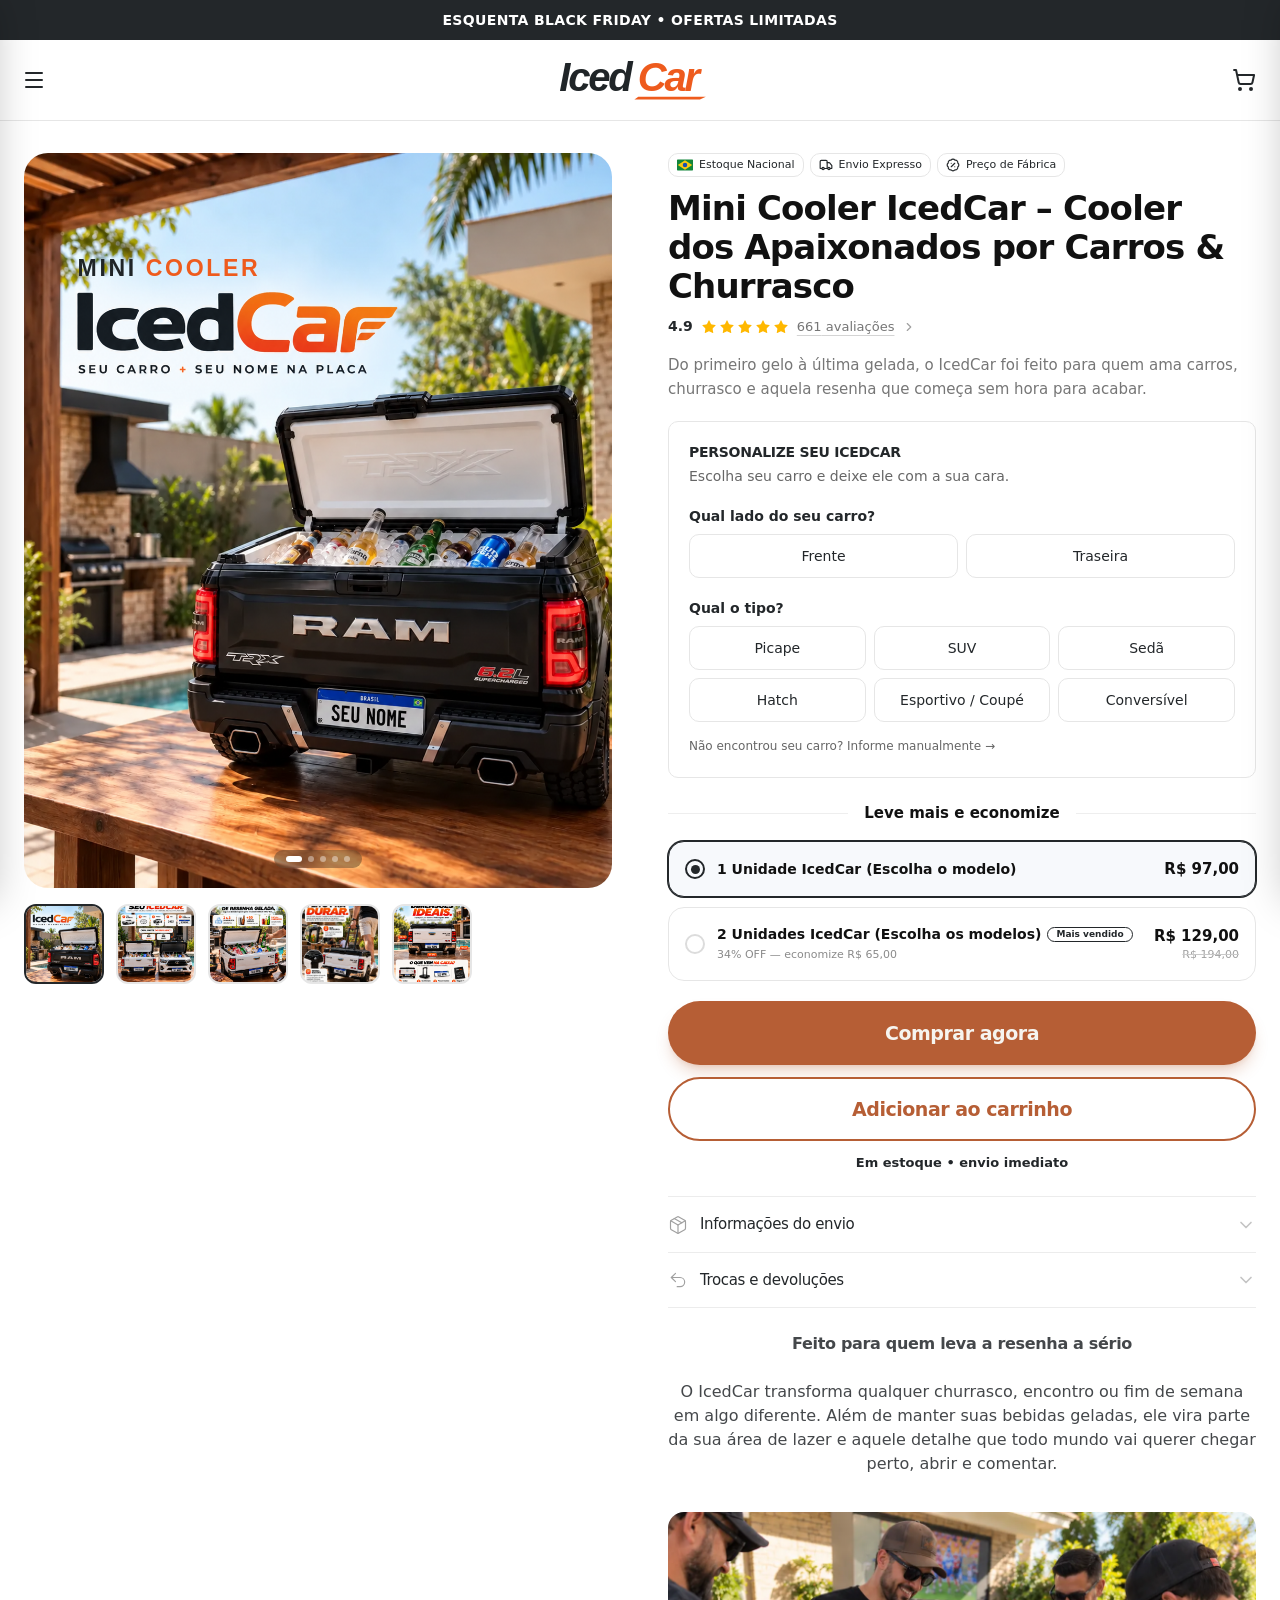
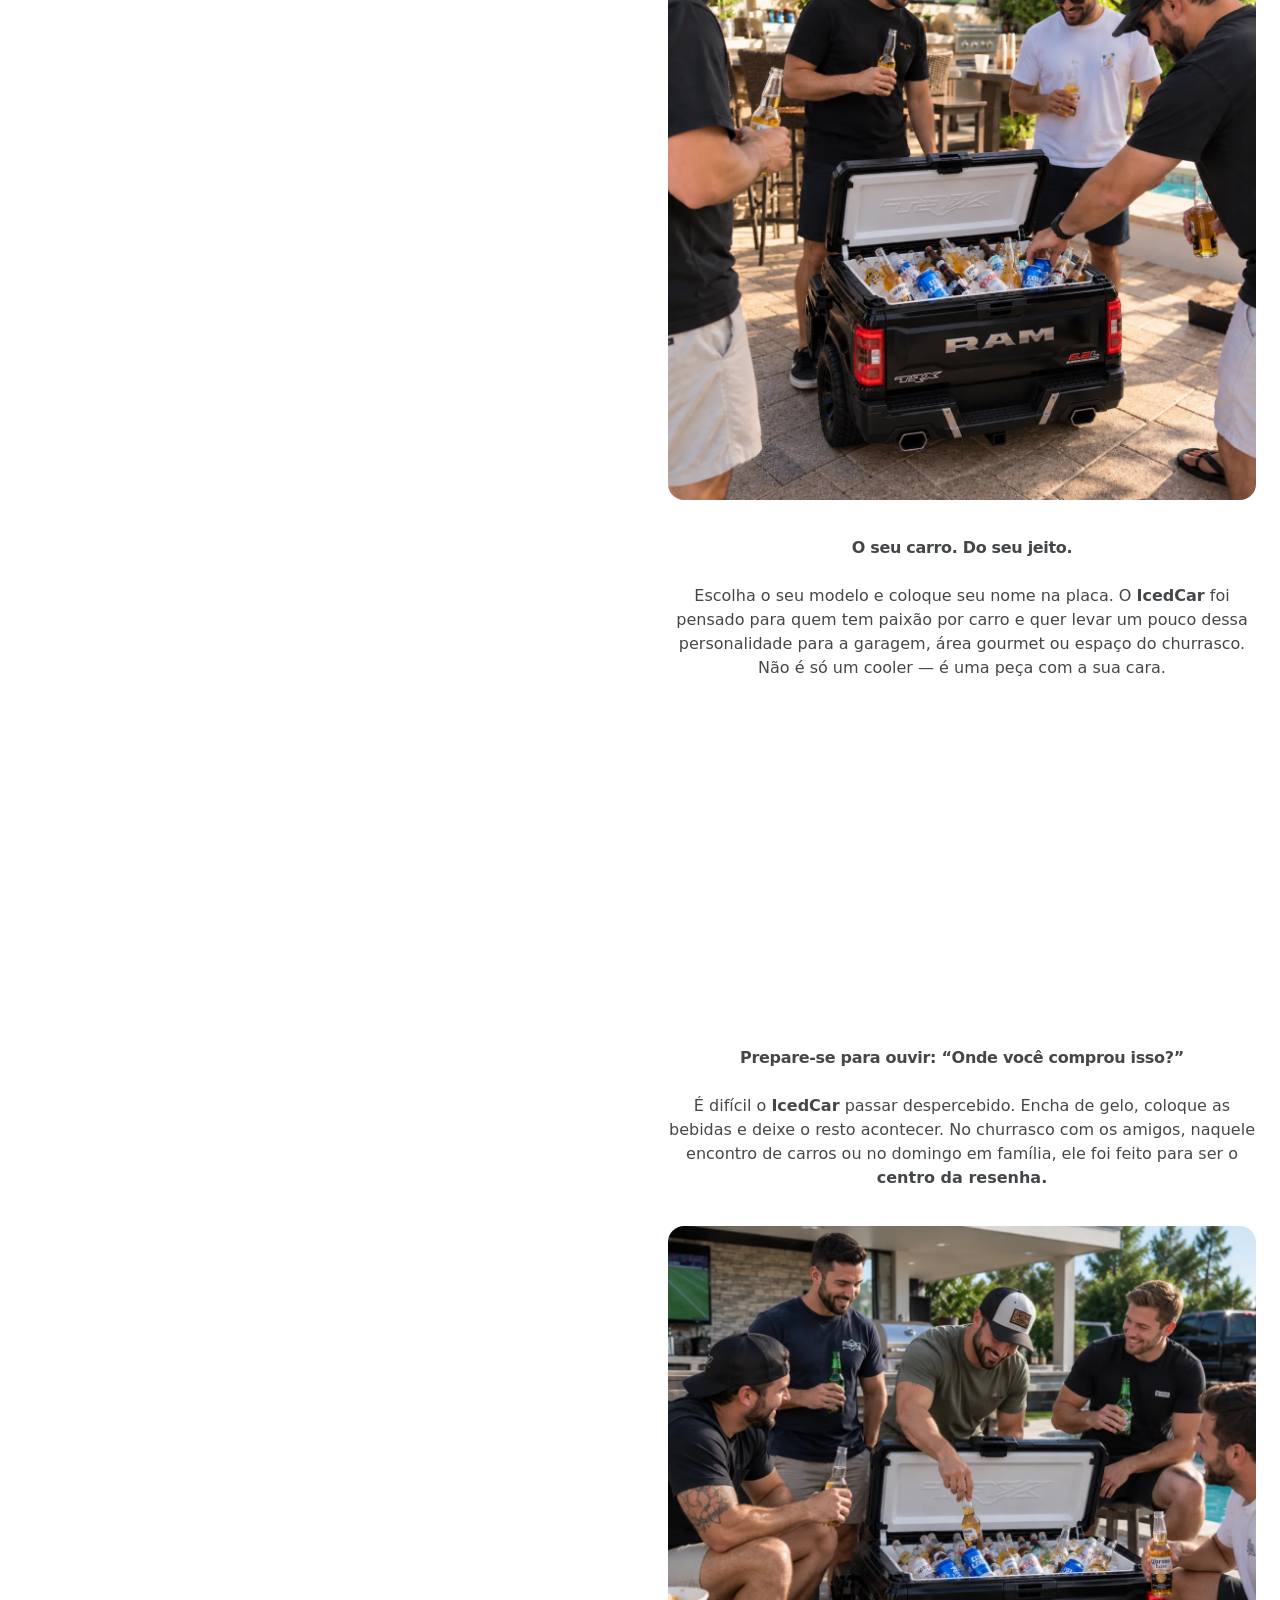
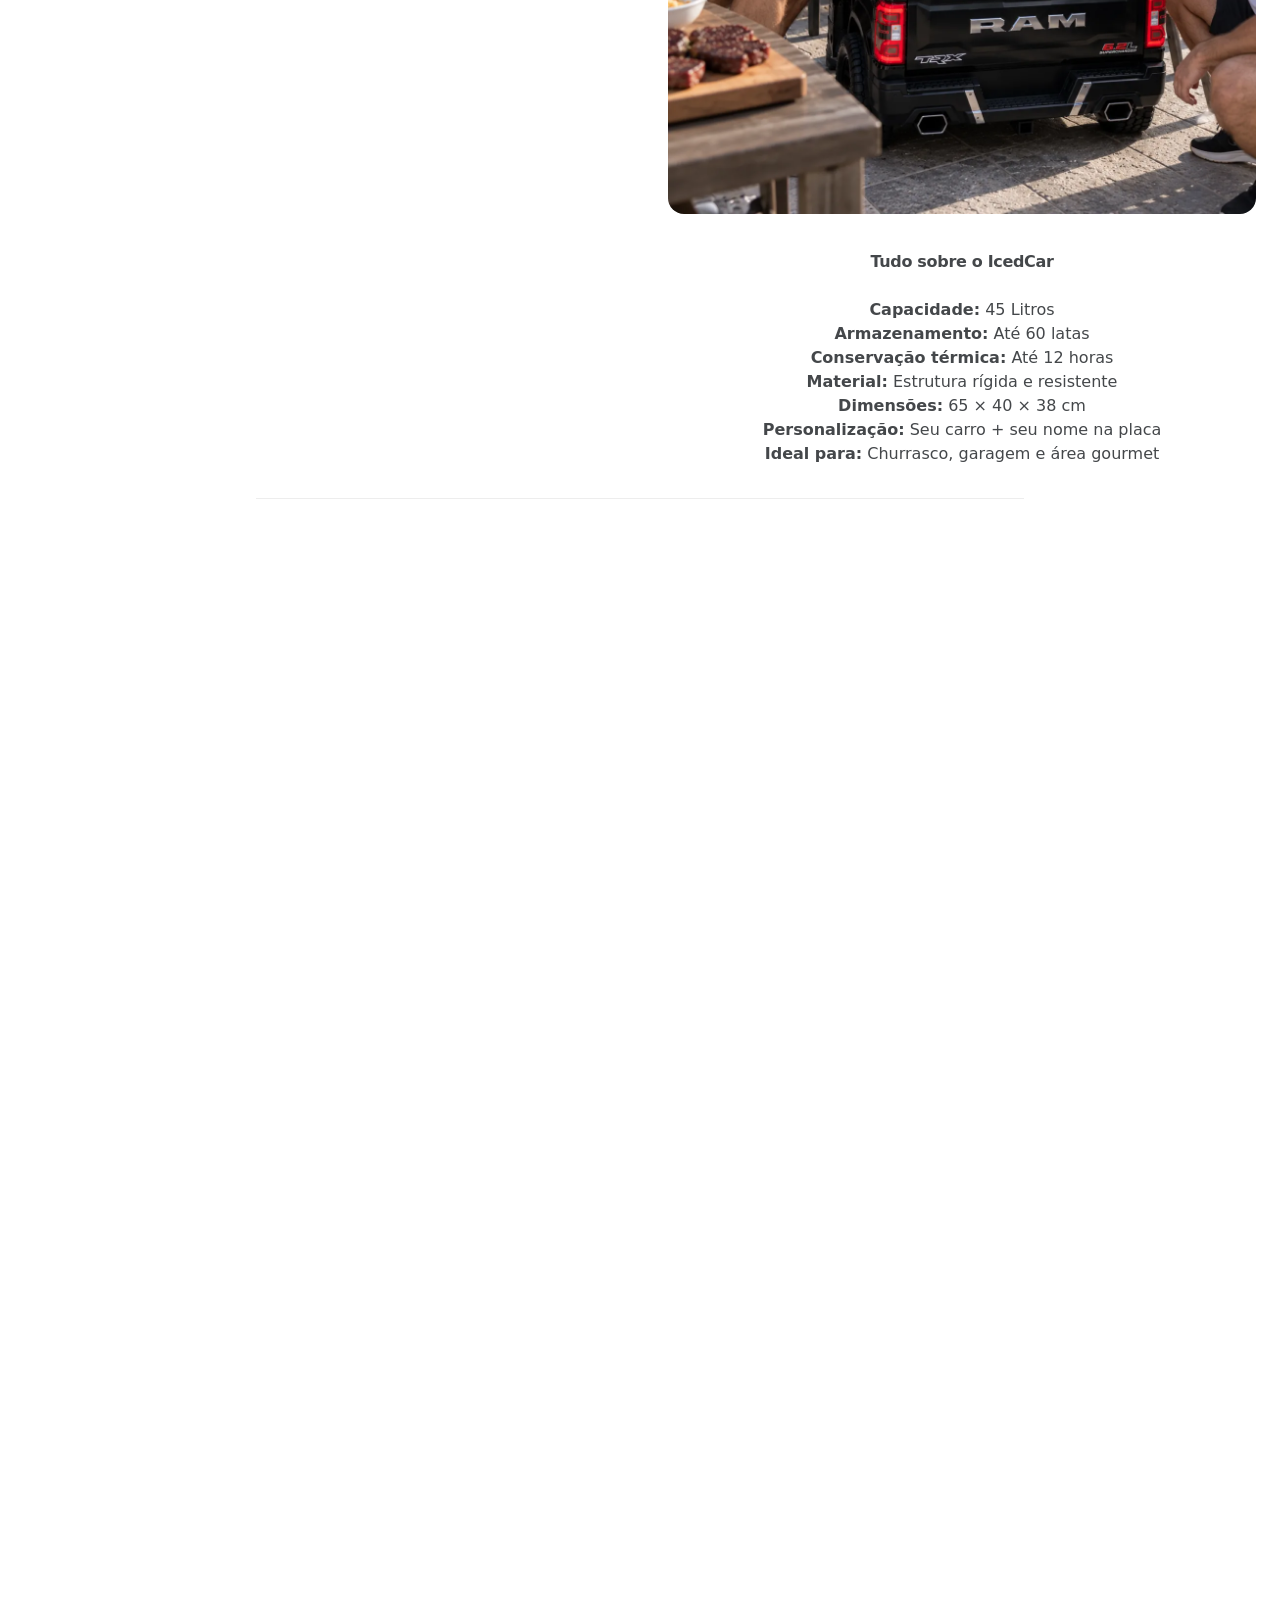
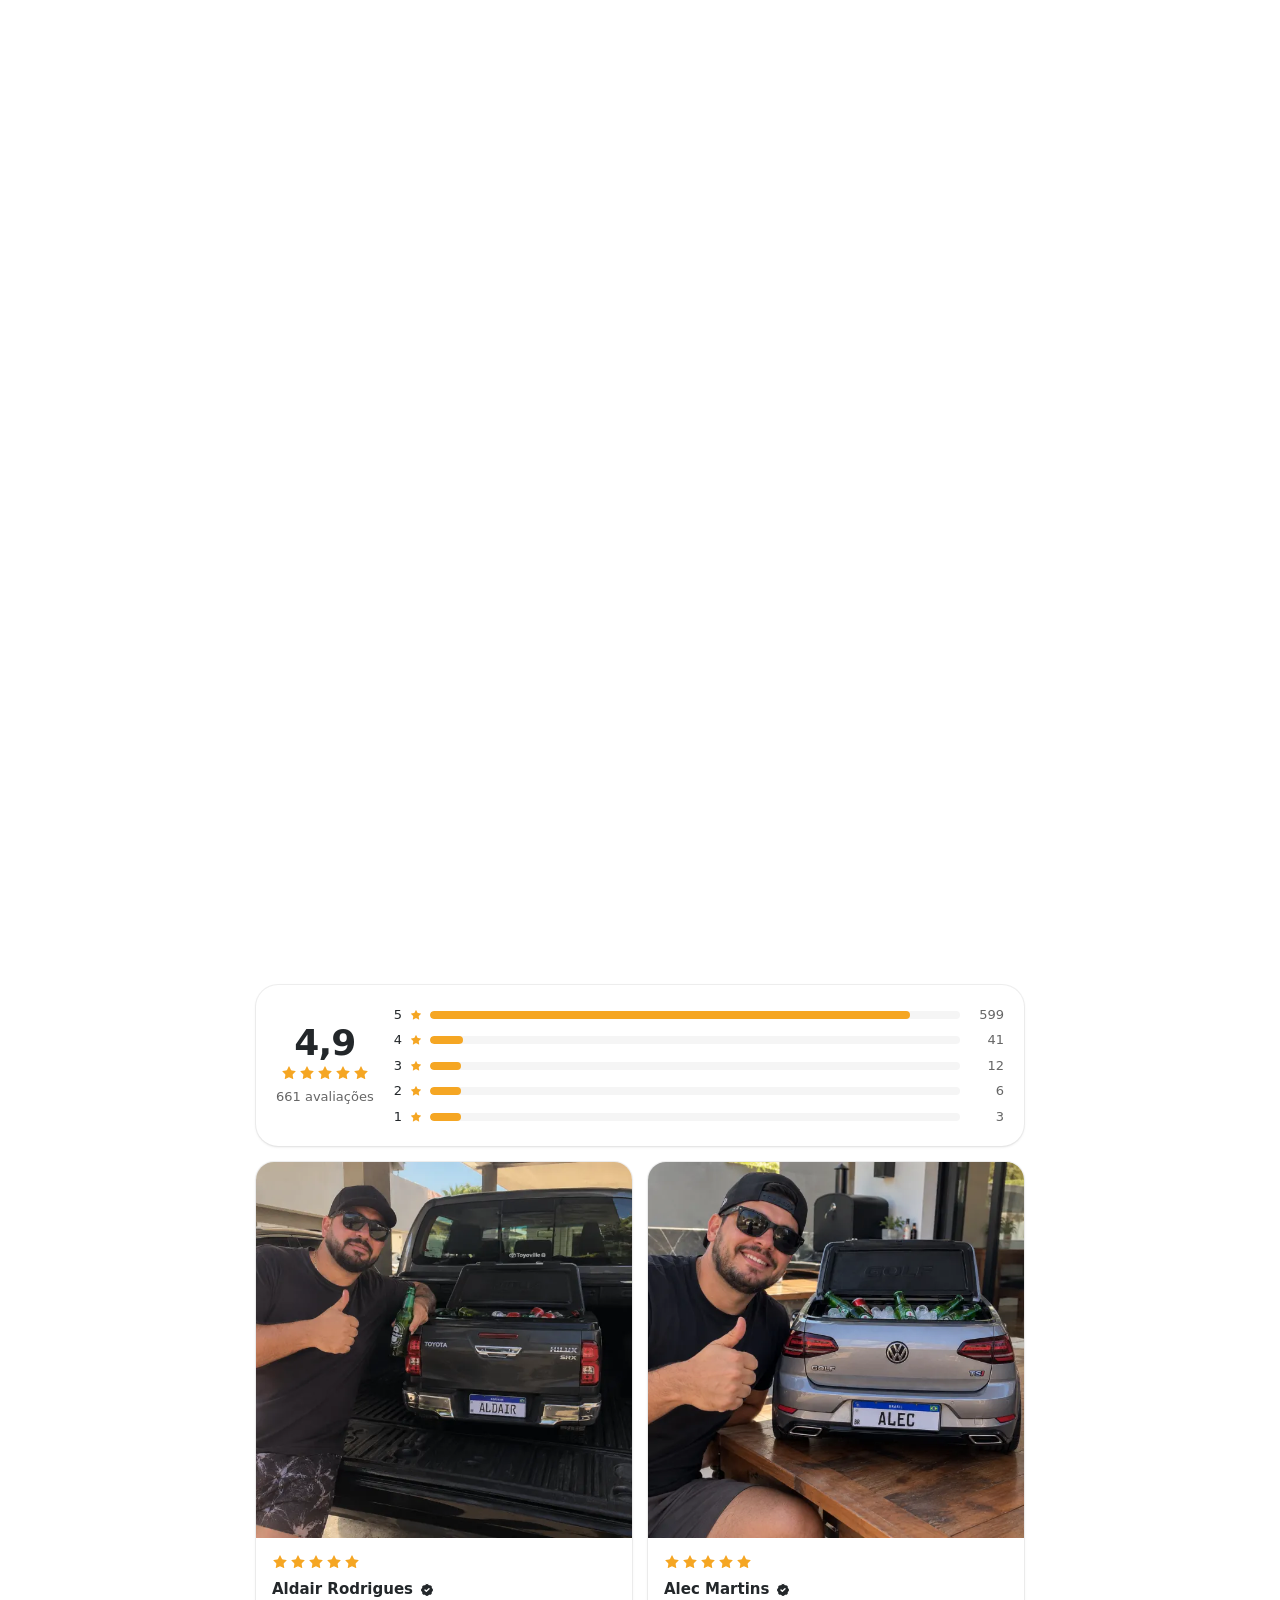
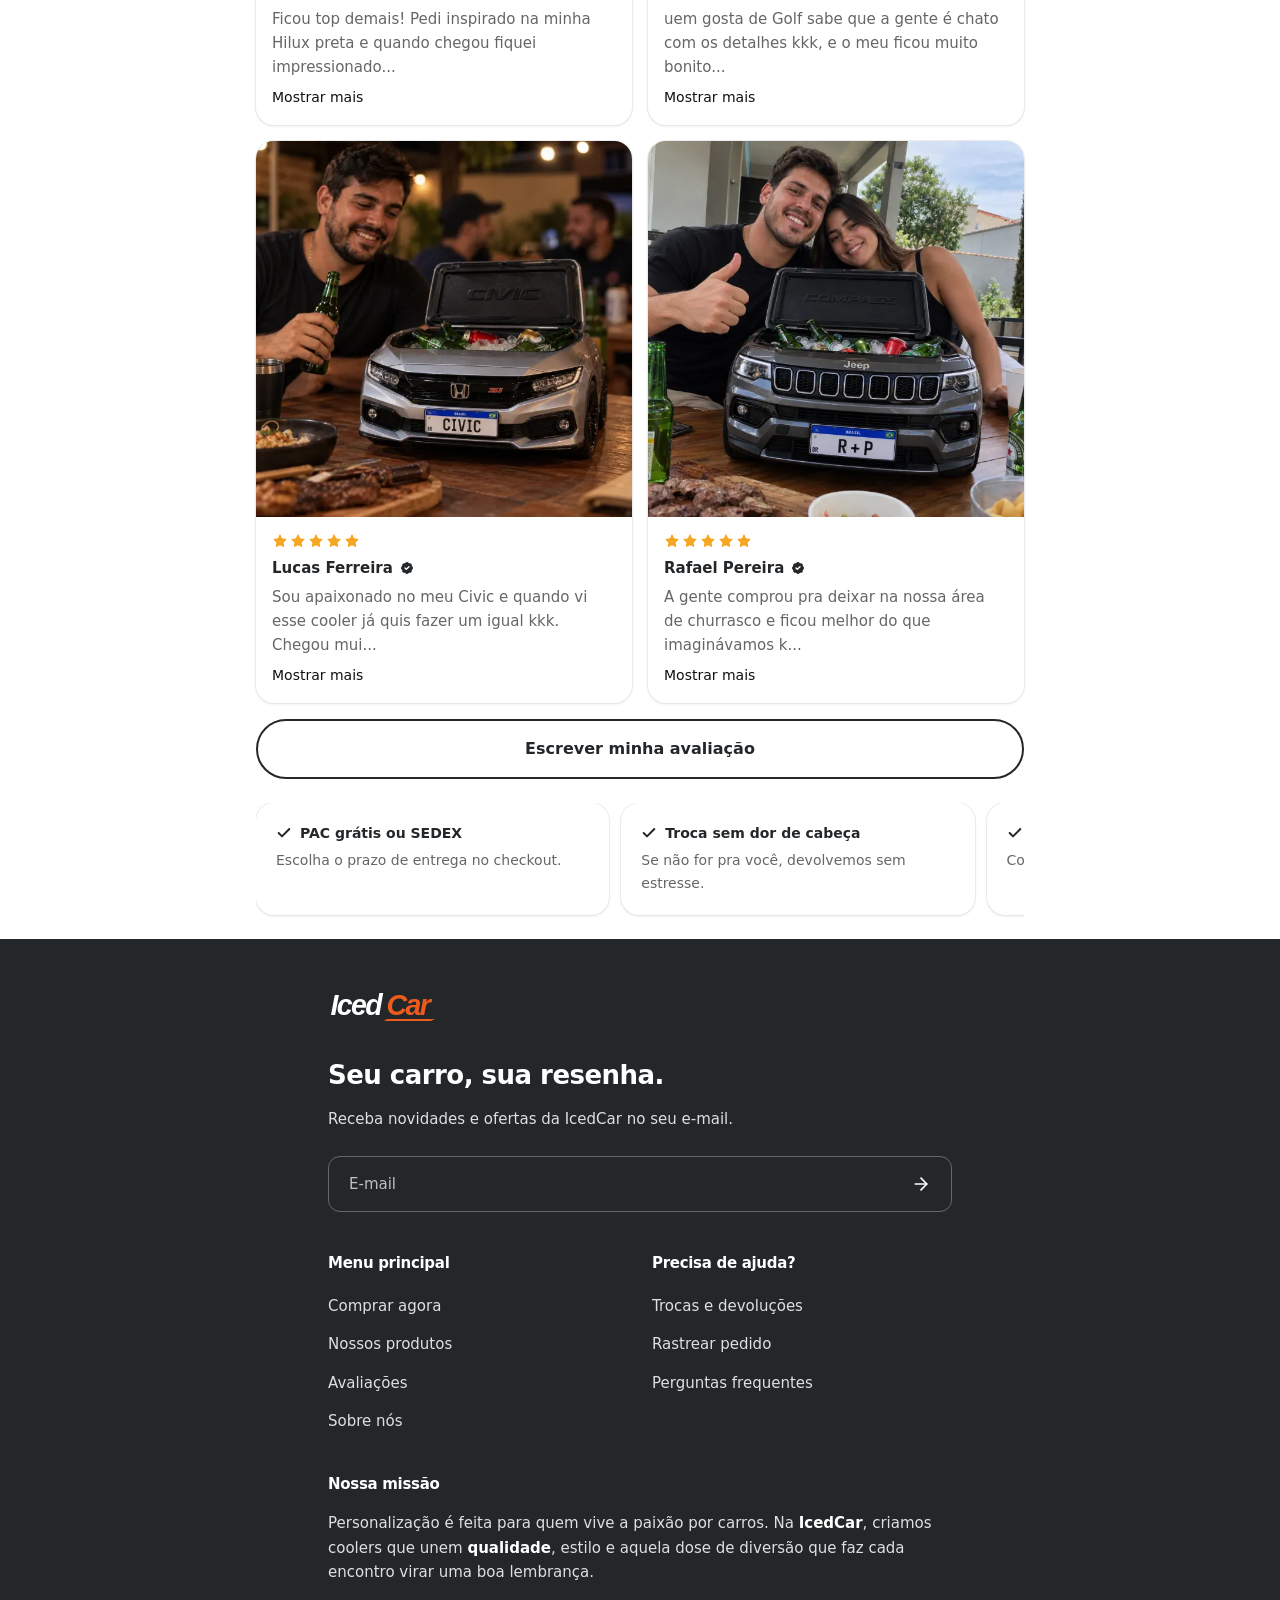
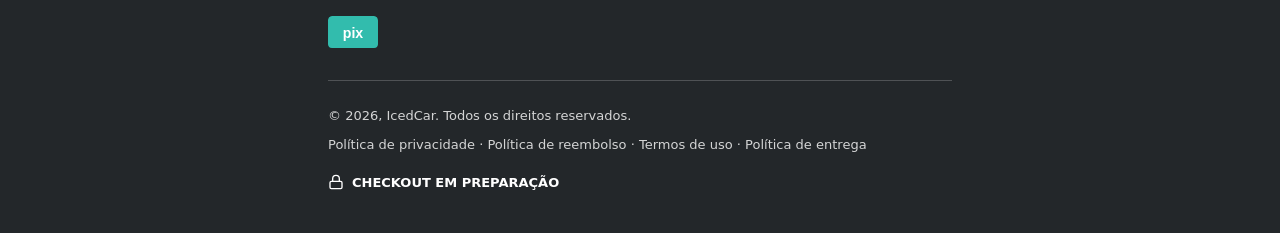
==== index.html @ fb719293 "Update print statement from 'Hello' to 'Goodbye'" ====
<!DOCTYPE html><html lang="pt-BR"><head><script src="js/google-tracking.js"></script><meta charset="utf-8"><meta name="viewport" content="width=device-width, initial-scale=1"><link rel="preload" as="image" href="images/icedcar-logo.svg" fetchpriority="high"><link rel="preload" as="image" href="images/icedcar-main.png" imagesizes="(min-width: 768px) 50vw, 100vw" fetchpriority="high"><link rel="stylesheet" href="css/styles-AmZeijte.css" data-precedence="default"><title>Mini Cooler IcedCar – Cooler dos Apaixonados por Carros &amp; Churrasco | IcedCar</title><meta property="og:site_name" content="IcedCar"><meta name="description" content="Mini Cooler IcedCar — cooler personalizado para carros, churrasco e resenha."><meta property="og:title" content="Mini Cooler IcedCar – Cooler dos Apaixonados por Carros &amp; Churrasco | IcedCar"><meta property="og:description" content="Mini Cooler IcedCar — personalizado com seu carro e nome na placa."><meta property="og:type" content="product"><meta name="twitter:card" content="summary_large_image"><meta property="og:image" content="images/icedcar-logo.svg"><meta name="twitter:image" content="images/icedcar-logo.svg"><link rel="icon" href="images/icedcar-favicon.svg" type="image/svg+xml"><link rel="preload" as="image" href="images/icedcar-main.png" fetchpriority="high"><meta name="twitter:title" content="Mini Cooler IcedCar – Cooler dos Apaixonados por Carros &amp; Churrasco | IcedCar"><meta name="twitter:description" content="Mini Cooler IcedCar — personalizado com seu carro e nome na placa."><script src="js/meta-attribution-capture.js"></script><script src="js/latest.js" data-utmify-prevent-xcod-sck="" data-utmify-prevent-subids="" async="" defer=""></script><style>:root{--store-blue:206 9% 15%;--store-blue-dark:206 9% 12%;--store-blue-soft:0 0% 100%;--primary:206 9% 15%;--accent:19 55% 46%}</style><div role="region" aria-label="Notifications (F8)" tabindex="-1" style="pointer-events:none"><ol tabindex="-1" class="fixed top-0 z-[100] flex max-h-screen w-full flex-col-reverse p-4 sm:bottom-0 sm:right-0 sm:top-auto sm:flex-col md:max-w-[420px]"></ol></div><section aria-label="Notifications alt+T" tabindex="-1" aria-live="polite" aria-relevant="additions text" aria-atomic="false"></section><style id="site-fix-css">
body.site-fix-lock{overflow:hidden!important}
.site-fix-backdrop{position:fixed;inset:0;z-index:9998;background:rgba(0,0,0,.45);opacity:0;pointer-events:none;transition:opacity .2s ease}.site-fix-backdrop.is-open{opacity:1;pointer-events:auto}
.site-fix-drawer{position:fixed;top:0;bottom:0;z-index:9999;width:min(88vw,370px);background:#fff;color:#111;box-shadow:0 0 40px rgba(0,0,0,.25);transition:transform .25s ease;display:flex;flex-direction:column}.site-fix-menu{left:0;transform:translateX(-102%)}.site-fix-cart{right:0;transform:translateX(102%)}.site-fix-menu.is-open,.site-fix-cart.is-open{transform:translateX(0)}
.site-fix-drawer-head{display:flex;align-items:center;justify-content:space-between;padding:18px 20px;border-bottom:1px solid #eee;font-weight:800}.site-fix-close{width:38px;height:38px;border:0;border-radius:999px;background:#f3f3f3;cursor:pointer;font-size:22px;line-height:1}.site-fix-links{padding:10px 14px;overflow:auto}.site-fix-links button,.site-fix-links a{display:flex;width:100%;align-items:center;gap:10px;padding:14px 12px;border:0;border-radius:10px;background:transparent;color:#111;text-decoration:none;font-size:15px;font-weight:600;cursor:pointer}.site-fix-links button:hover,.site-fix-links a:hover{background:#f5f5f5}.site-fix-cart-body{padding:18px;overflow:auto;flex:1}.site-fix-cart-empty{color:#777;text-align:center;padding:36px 14px}.site-fix-cart-item{padding:14px;border:1px solid #e8e8e8;border-radius:14px;margin-bottom:12px;background:#fafafa}.site-fix-cart-row{display:flex;justify-content:space-between;gap:12px}.site-fix-cart-name{font-size:14px;font-weight:800}.site-fix-cart-meta{font-size:12px;color:#777;margin-top:4px;line-height:1.4}.site-fix-cart-price{font-size:14px;font-weight:800;white-space:nowrap}.site-fix-cart-footer{padding:16px 18px;border-top:1px solid #eee}.site-fix-cart-total{display:flex;justify-content:space-between;font-size:17px;font-weight:900;margin-bottom:12px}.site-fix-toast{position:fixed;left:50%;bottom:20px;transform:translate(-50%,20px);z-index:10020;opacity:0;pointer-events:none;transition:.22s ease;background:#111;color:#fff;padding:11px 15px;border-radius:999px;font-size:13px;font-weight:700;box-shadow:0 10px 30px rgba(0,0,0,.22);max-width:90vw;text-align:center}.site-fix-toast.show{opacity:1;transform:translate(-50%,0)}.site-fix-selected{border-color:hsl(var(--store-blue))!important;box-shadow:0 0 0 1px hsl(var(--store-blue))!important;background:#f7f9fc!important}.site-fix-buy-note{margin-top:8px;font-size:11px;color:#777;text-align:center}
</style></head><body>
<!--$--><div class="min-h-screen overflow-x-hidden bg-background text-foreground"><div class="bg-[hsl(var(--store-blue))] py-2.5 text-center text-[12px] font-bold uppercase tracking-wide text-white sm:text-sm">Esquenta Black Friday • Ofertas Limitadas</div><header class="border-b border-border bg-background"><div class="container grid h-20 grid-cols-3 items-center"><div class="flex justify-start"><button class="inline-flex items-center justify-center gap-2 whitespace-nowrap rounded-md text-sm font-medium ring-offset-background transition-colors focus-visible:outline-none focus-visible:ring-2 focus-visible:ring-ring focus-visible:ring-offset-2 disabled:pointer-events-none disabled:opacity-50 [&amp;_svg]:pointer-events-none [&amp;_svg]:size-4 [&amp;_svg]:shrink-0 hover:bg-accent hover:text-accent-foreground h-11 w-11" aria-label="Abrir menu"><svg xmlns="http://www.w3.org/2000/svg" width="24" height="24" viewBox="0 0 24 24" fill="none" stroke="currentColor" stroke-width="2" stroke-linecap="round" stroke-linejoin="round" class="lucide lucide-menu !h-6 !w-6" aria-hidden="true"><path d="M4 5h16"></path><path d="M4 12h16"></path><path d="M4 19h16"></path></svg></button></div><a aria-label="IcedCar — Início" href="/" class="flex justify-center"><img src="images/icedcar-logo.svg" alt="IcedCar" width="600" height="200" class="h-14 w-auto max-w-[192px] object-contain md:h-16 md:max-w-[240px]" fetchpriority="high" loading="eager" decoding="async"></a><div class="flex justify-end"><button class="gap-2 whitespace-nowrap rounded-md text-sm font-medium ring-offset-background transition-colors focus-visible:outline-none focus-visible:ring-2 focus-visible:ring-ring focus-visible:ring-offset-2 disabled:pointer-events-none disabled:opacity-50 [&amp;_svg]:pointer-events-none [&amp;_svg]:size-4 [&amp;_svg]:shrink-0 hover:bg-accent hover:text-accent-foreground relative h-12 w-12 flex items-center justify-center" aria-label="Abrir carrinho"><svg xmlns="http://www.w3.org/2000/svg" width="24" height="24" viewBox="0 0 24 24" fill="none" stroke="currentColor" stroke-width="2" stroke-linecap="round" stroke-linejoin="round" class="lucide lucide-shopping-cart !h-6 !w-6" aria-hidden="true"><circle cx="8" cy="21" r="1"></circle><circle cx="19" cy="21" r="1"></circle><path d="M2.05 2.05h2l2.66 12.42a2 2 0 0 0 2 1.58h9.78a2 2 0 0 0 1.95-1.57l1.65-7.43H5.12"></path></svg></button></div></div></header><main class="container py-0 px-0 md:px-6 md:py-8"><div class="pdp-fade-in grid gap-0 md:grid-cols-2 md:gap-14"><div class="relative z-0 min-w-0"><div class="relative overflow-hidden bg-white md:rounded-3xl"><div class="flex w-full snap-x snap-mandatory overflow-x-auto scrollbar-hide" style="scrollbar-width:none;-webkit-overflow-scrolling:touch"><div class="relative aspect-[4/5] w-full shrink-0 snap-center overflow-hidden bg-white"><img src="images/icedcar-main.png" alt="Mini Cooler IcedCar – Cooler dos Apaixonados por Carros &amp; Churrasco" width="1120" height="1400" sizes="(min-width: 768px) 50vw, 100vw" class="h-full w-full object-cover" draggable="false" fetchpriority="high" loading="eager" decoding="async"><svg class="pointer-events-none absolute inset-0 h-full w-full" viewBox="0 0 1120 1400" preserveAspectRatio="xMidYMid meet" aria-hidden="true" focusable="false"><text x="102" y="234" font-family="Arial Black,Arial,sans-serif" font-size="44" font-weight="900" letter-spacing="5" fill="#202528">MINI <tspan fill="#ee5b1d">COOLER</tspan></text></svg></div><div class="relative aspect-[4/5] w-full shrink-0 snap-center overflow-hidden bg-white"><img src="images/icedcar-personalizacao.png" alt="Mini Cooler IcedCar – Cooler dos Apaixonados por Carros &amp; Churrasco" width="1120" height="1400" sizes="(min-width: 768px) 50vw, 100vw" class="h-full w-full object-cover" draggable="false" fetchpriority="low" loading="lazy" decoding="async"></div><div class="relative aspect-[4/5] w-full shrink-0 snap-center overflow-hidden bg-white"></div><div class="relative aspect-[4/5] w-full shrink-0 snap-center overflow-hidden bg-white"></div><div class="relative aspect-[4/5] w-full shrink-0 snap-center overflow-hidden bg-white"></div></div><div class="absolute bottom-[48px] left-1/2 -translate-x-1/2 flex items-center justify-center gap-1.5 px-3 py-1.5 rounded-full bg-black/30 backdrop-blur-sm pointer-events-none md:bottom-5"><div class="h-1.5 rounded-full transition-all duration-300 bg-white w-4"></div><div class="h-1.5 rounded-full transition-all duration-300 bg-white/40 w-1.5"></div><div class="h-1.5 rounded-full transition-all duration-300 bg-white/40 w-1.5"></div><div class="h-1.5 rounded-full transition-all duration-300 bg-white/40 w-1.5"></div><div class="h-1.5 rounded-full transition-all duration-300 bg-white/40 w-1.5"></div></div></div><div class="mt-4 hidden w-full max-w-full overflow-hidden md:block"><div class="flex max-w-full gap-3 overflow-x-auto pb-1 scrollbar-hide snap-x snap-mandatory"><button class="h-20 w-20 shrink-0 snap-start overflow-hidden rounded-xl border-2 bg-secondary transition-all border-foreground"><img src="images/icedcar-main.png" alt="Mini Cooler IcedCar – Cooler dos Apaixonados por Carros &amp; Churrasco" width="80" height="80" class="h-full w-full object-cover" loading="lazy" decoding="async"></button><button class="h-20 w-20 shrink-0 snap-start overflow-hidden rounded-xl border-2 bg-secondary transition-all border-border hover:border-foreground/50"><img src="images/icedcar-personalizacao.png" alt="Mini Cooler IcedCar – Cooler dos Apaixonados por Carros &amp; Churrasco" width="80" height="80" class="h-full w-full object-cover" loading="lazy" decoding="async"></button><button class="h-20 w-20 shrink-0 snap-start overflow-hidden rounded-xl border-2 bg-secondary transition-all border-border hover:border-foreground/50"><img src="images/icedcar-capacidade.png" alt="Mini Cooler IcedCar – Cooler dos Apaixonados por Carros &amp; Churrasco" width="80" height="80" class="h-full w-full object-cover" loading="lazy" decoding="async"></button><button class="h-20 w-20 shrink-0 snap-start overflow-hidden rounded-xl border-2 bg-secondary transition-all border-border hover:border-foreground/50"><img src="images/bbf5eedb-01a4-4d16-9f6e-0eb5f99d8a8d.webp" alt="Mini Cooler IcedCar – Cooler dos Apaixonados por Carros &amp; Churrasco" width="80" height="80" class="h-full w-full object-cover" loading="lazy" decoding="async"></button><button class="h-20 w-20 shrink-0 snap-start overflow-hidden rounded-xl border-2 bg-secondary transition-all border-border hover:border-foreground/50"><img src="images/icedcar-dimensoes.png" alt="Mini Cooler IcedCar – Cooler dos Apaixonados por Carros &amp; Churrasco" width="80" height="80" class="h-full w-full object-cover" loading="lazy" decoding="async"></button></div></div></div><div class="relative z-20 -mt-6 flex min-w-0 flex-col rounded-t-[28px] bg-background px-6 pt-7 md:mt-0 md:rounded-none md:px-0 md:pt-0 pb-6 md:pb-0"><div class="mb-3 grid grid-cols-3 items-stretch gap-1 md:flex md:gap-1.5" aria-label="Vantagens da loja"><span class="inline-flex min-w-0 items-center justify-center gap-0.5 rounded-md border border-border bg-background px-1 py-1 text-center text-[9px] font-medium leading-tight text-foreground md:gap-1.5 md:px-2 md:text-[11px]"><svg aria-hidden="true" viewBox="0 0 20 14" class="h-2.5 w-3 shrink-0 rounded-[1px] md:h-3 md:w-4"><path d="M0 0h20v14H0z" class="fill-[hsl(var(--brazil-flag-green))]"></path><path d="m10 1 9 6-9 6-9-6z" class="fill-[hsl(var(--brazil-flag-yellow))]"></path><circle cx="10" cy="7" r="2.8" class="fill-[hsl(var(--brazil-flag-blue))]"></circle></svg>Estoque Nacional</span><span class="inline-flex min-w-0 items-center justify-center gap-0.5 rounded-md border border-border bg-background px-1 py-1 text-center text-[9px] font-medium leading-tight text-foreground md:gap-1.5 md:px-2 md:text-[11px]"><svg xmlns="http://www.w3.org/2000/svg" width="24" height="24" viewBox="0 0 24 24" fill="none" stroke="currentColor" stroke-width="2" stroke-linecap="round" stroke-linejoin="round" class="lucide lucide-truck h-3 w-3 shrink-0 md:h-3.5 md:w-3.5" aria-hidden="true"><path d="M14 18V6a2 2 0 0 0-2-2H4a2 2 0 0 0-2 2v11a1 1 0 0 0 1 1h2"></path><path d="M15 18H9"></path><path d="M19 18h2a1 1 0 0 0 1-1v-3.65a1 1 0 0 0-.22-.624l-3.48-4.35A1 1 0 0 0 17.52 8H14"></path><circle cx="17" cy="18" r="2"></circle><circle cx="7" cy="18" r="2"></circle></svg>Envio Expresso</span><span class="inline-flex min-w-0 items-center justify-center gap-0.5 rounded-md border border-border bg-background px-1 py-1 text-center text-[9px] font-medium leading-tight text-foreground md:gap-1.5 md:px-2 md:text-[11px]"><svg xmlns="http://www.w3.org/2000/svg" width="24" height="24" viewBox="0 0 24 24" fill="none" stroke="currentColor" stroke-width="2" stroke-linecap="round" stroke-linejoin="round" class="lucide lucide-badge-percent h-3 w-3 shrink-0 md:h-3.5 md:w-3.5" aria-hidden="true"><path d="M3.85 8.62a4 4 0 0 1 4.78-4.77 4 4 0 0 1 6.74 0 4 4 0 0 1 4.78 4.78 4 4 0 0 1 0 6.74 4 4 0 0 1-4.77 4.78 4 4 0 0 1-6.75 0 4 4 0 0 1-4.78-4.77 4 4 0 0 1 0-6.76Z"></path><path d="m15 9-6 6"></path><path d="M9 9h.01"></path><path d="M15 15h.01"></path></svg>Preço de Fábrica</span></div><h1 class="text-[26px] md:text-[34px] font-extrabold leading-[1.15] tracking-tight text-[#111111]">Mini Cooler IcedCar – Cooler dos Apaixonados por Carros &amp; Churrasco</h1><div class="mt-2.5 flex items-center gap-2"><span class="text-[14px] font-bold text-foreground">4.9</span><div class="flex items-center gap-0.5"><svg xmlns="http://www.w3.org/2000/svg" width="24" height="24" viewBox="0 0 24 24" fill="none" stroke="currentColor" stroke-width="0" stroke-linecap="round" stroke-linejoin="round" class="lucide lucide-star h-4 w-4 fill-[#FFB800]" aria-hidden="true"><path d="M11.525 2.295a.53.53 0 0 1 .95 0l2.31 4.679a2.123 2.123 0 0 0 1.595 1.16l5.166.756a.53.53 0 0 1 .294.904l-3.736 3.638a2.123 2.123 0 0 0-.611 1.878l.882 5.14a.53.53 0 0 1-.771.56l-4.618-2.428a2.122 2.122 0 0 0-1.973 0L6.396 21.01a.53.53 0 0 1-.77-.56l.881-5.139a2.122 2.122 0 0 0-.611-1.879L2.16 9.795a.53.53 0 0 1 .294-.906l5.165-.755a2.122 2.122 0 0 0 1.597-1.16z"></path></svg><svg xmlns="http://www.w3.org/2000/svg" width="24" height="24" viewBox="0 0 24 24" fill="none" stroke="currentColor" stroke-width="0" stroke-linecap="round" stroke-linejoin="round" class="lucide lucide-star h-4 w-4 fill-[#FFB800]" aria-hidden="true"><path d="M11.525 2.295a.53.53 0 0 1 .95 0l2.31 4.679a2.123 2.123 0 0 0 1.595 1.16l5.166.756a.53.53 0 0 1 .294.904l-3.736 3.638a2.123 2.123 0 0 0-.611 1.878l.882 5.14a.53.53 0 0 1-.771.56l-4.618-2.428a2.122 2.122 0 0 0-1.973 0L6.396 21.01a.53.53 0 0 1-.77-.56l.881-5.139a2.122 2.122 0 0 0-.611-1.879L2.16 9.795a.53.53 0 0 1 .294-.906l5.165-.755a2.122 2.122 0 0 0 1.597-1.16z"></path></svg><svg xmlns="http://www.w3.org/2000/svg" width="24" height="24" viewBox="0 0 24 24" fill="none" stroke="currentColor" stroke-width="0" stroke-linecap="round" stroke-linejoin="round" class="lucide lucide-star h-4 w-4 fill-[#FFB800]" aria-hidden="true"><path d="M11.525 2.295a.53.53 0 0 1 .95 0l2.31 4.679a2.123 2.123 0 0 0 1.595 1.16l5.166.756a.53.53 0 0 1 .294.904l-3.736 3.638a2.123 2.123 0 0 0-.611 1.878l.882 5.14a.53.53 0 0 1-.771.56l-4.618-2.428a2.122 2.122 0 0 0-1.973 0L6.396 21.01a.53.53 0 0 1-.77-.56l.881-5.139a2.122 2.122 0 0 0-.611-1.879L2.16 9.795a.53.53 0 0 1 .294-.906l5.165-.755a2.122 2.122 0 0 0 1.597-1.16z"></path></svg><svg xmlns="http://www.w3.org/2000/svg" width="24" height="24" viewBox="0 0 24 24" fill="none" stroke="currentColor" stroke-width="0" stroke-linecap="round" stroke-linejoin="round" class="lucide lucide-star h-4 w-4 fill-[#FFB800]" aria-hidden="true"><path d="M11.525 2.295a.53.53 0 0 1 .95 0l2.31 4.679a2.123 2.123 0 0 0 1.595 1.16l5.166.756a.53.53 0 0 1 .294.904l-3.736 3.638a2.123 2.123 0 0 0-.611 1.878l.882 5.14a.53.53 0 0 1-.771.56l-4.618-2.428a2.122 2.122 0 0 0-1.973 0L6.396 21.01a.53.53 0 0 1-.77-.56l.881-5.139a2.122 2.122 0 0 0-.611-1.879L2.16 9.795a.53.53 0 0 1 .294-.906l5.165-.755a2.122 2.122 0 0 0 1.597-1.16z"></path></svg><svg xmlns="http://www.w3.org/2000/svg" width="24" height="24" viewBox="0 0 24 24" fill="none" stroke="currentColor" stroke-width="0" stroke-linecap="round" stroke-linejoin="round" class="lucide lucide-star h-4 w-4 fill-[#FFB800]" aria-hidden="true"><path d="M11.525 2.295a.53.53 0 0 1 .95 0l2.31 4.679a2.123 2.123 0 0 0 1.595 1.16l5.166.756a.53.53 0 0 1 .294.904l-3.736 3.638a2.123 2.123 0 0 0-.611 1.878l.882 5.14a.53.53 0 0 1-.771.56l-4.618-2.428a2.122 2.122 0 0 0-1.973 0L6.396 21.01a.53.53 0 0 1-.77-.56l.881-5.139a2.122 2.122 0 0 0-.611-1.879L2.16 9.795a.53.53 0 0 1 .294-.906l5.165-.755a2.122 2.122 0 0 0 1.597-1.16z"></path></svg></div><button class="text-[13px] font-medium text-[#767676] underline underline-offset-4 decoration-[#d4d4d4]">661<!-- --> avaliações</button><svg xmlns="http://www.w3.org/2000/svg" width="24" height="24" viewBox="0 0 24 24" fill="none" stroke="currentColor" stroke-width="2" stroke-linecap="round" stroke-linejoin="round" class="lucide lucide-chevron-right h-3.5 w-3.5 text-[#a0a0a0]" aria-hidden="true"><path d="m9 18 6-6-6-6"></path></svg></div><div class="mt-4 space-y-2.5"><p class="text-[15px] leading-[1.6] text-[#767676]">Do primeiro gelo à última gelada, o IcedCar foi feito para quem ama carros, churrasco e aquela resenha que começa sem hora para acabar.</p></div><section aria-label="Personalize seu IcedCar" class="mt-5 scroll-mt-20 rounded-md border bg-background p-4 transition-colors md:p-5 border-border"><h2 class="text-sm font-bold uppercase text-foreground">Personalize seu IcedCar</h2><p class="mt-1 text-sm text-muted-foreground">Escolha seu carro e deixe ele com a sua cara.</p><div class="mt-5 space-y-5"><div><p class="mb-2 text-sm font-semibold text-foreground">Qual lado do seu carro?</p><div class="grid grid-cols-2 gap-2"><button class="inline-flex items-center justify-center gap-2 whitespace-nowrap font-medium ring-offset-background transition-colors focus-visible:outline-none focus-visible:ring-2 focus-visible:ring-ring focus-visible:ring-offset-2 disabled:pointer-events-none disabled:opacity-50 [&amp;_svg]:pointer-events-none [&amp;_svg]:size-4 [&amp;_svg]:shrink-0 border hover:text-accent-foreground px-4 py-2 h-11 rounded-md text-sm border-border bg-background text-foreground hover:bg-secondary" type="button" aria-pressed="false">Frente</button><button class="inline-flex items-center justify-center gap-2 whitespace-nowrap font-medium ring-offset-background transition-colors focus-visible:outline-none focus-visible:ring-2 focus-visible:ring-ring focus-visible:ring-offset-2 disabled:pointer-events-none disabled:opacity-50 [&amp;_svg]:pointer-events-none [&amp;_svg]:size-4 [&amp;_svg]:shrink-0 border hover:text-accent-foreground px-4 py-2 h-11 rounded-md text-sm border-border bg-background text-foreground hover:bg-secondary" type="button" aria-pressed="false">Traseira</button></div></div><div><p class="mb-2 text-sm font-semibold text-foreground">Qual o tipo?</p><div class="grid grid-cols-2 gap-2 min-[370px]:grid-cols-3"><button class="inline-flex items-center justify-center gap-2 font-medium ring-offset-background transition-colors focus-visible:outline-none focus-visible:ring-2 focus-visible:ring-ring focus-visible:ring-offset-2 disabled:pointer-events-none disabled:opacity-50 [&amp;_svg]:pointer-events-none [&amp;_svg]:size-4 [&amp;_svg]:shrink-0 border hover:text-accent-foreground py-2 h-11 min-w-0 whitespace-normal rounded-md px-1.5 text-center text-xs leading-tight sm:text-sm border-border bg-background text-foreground hover:bg-secondary" type="button" aria-pressed="false">Picape</button><button class="inline-flex items-center justify-center gap-2 font-medium ring-offset-background transition-colors focus-visible:outline-none focus-visible:ring-2 focus-visible:ring-ring focus-visible:ring-offset-2 disabled:pointer-events-none disabled:opacity-50 [&amp;_svg]:pointer-events-none [&amp;_svg]:size-4 [&amp;_svg]:shrink-0 border hover:text-accent-foreground py-2 h-11 min-w-0 whitespace-normal rounded-md px-1.5 text-center text-xs leading-tight sm:text-sm border-border bg-background text-foreground hover:bg-secondary" type="button" aria-pressed="false">SUV</button><button class="inline-flex items-center justify-center gap-2 font-medium ring-offset-background transition-colors focus-visible:outline-none focus-visible:ring-2 focus-visible:ring-ring focus-visible:ring-offset-2 disabled:pointer-events-none disabled:opacity-50 [&amp;_svg]:pointer-events-none [&amp;_svg]:size-4 [&amp;_svg]:shrink-0 border hover:text-accent-foreground py-2 h-11 min-w-0 whitespace-normal rounded-md px-1.5 text-center text-xs leading-tight sm:text-sm border-border bg-background text-foreground hover:bg-secondary" type="button" aria-pressed="false">Sedã</button><button class="inline-flex items-center justify-center gap-2 font-medium ring-offset-background transition-colors focus-visible:outline-none focus-visible:ring-2 focus-visible:ring-ring focus-visible:ring-offset-2 disabled:pointer-events-none disabled:opacity-50 [&amp;_svg]:pointer-events-none [&amp;_svg]:size-4 [&amp;_svg]:shrink-0 border hover:text-accent-foreground py-2 h-11 min-w-0 whitespace-normal rounded-md px-1.5 text-center text-xs leading-tight sm:text-sm border-border bg-background text-foreground hover:bg-secondary" type="button" aria-pressed="false">Hatch</button><button class="inline-flex items-center justify-center gap-2 font-medium ring-offset-background transition-colors focus-visible:outline-none focus-visible:ring-2 focus-visible:ring-ring focus-visible:ring-offset-2 disabled:pointer-events-none disabled:opacity-50 [&amp;_svg]:pointer-events-none [&amp;_svg]:size-4 [&amp;_svg]:shrink-0 border hover:text-accent-foreground py-2 h-11 min-w-0 whitespace-normal rounded-md px-1.5 text-center text-xs leading-tight sm:text-sm border-border bg-background text-foreground hover:bg-secondary" type="button" aria-pressed="false">Esportivo / Coupé</button><button class="inline-flex items-center justify-center gap-2 font-medium ring-offset-background transition-colors focus-visible:outline-none focus-visible:ring-2 focus-visible:ring-ring focus-visible:ring-offset-2 disabled:pointer-events-none disabled:opacity-50 [&amp;_svg]:pointer-events-none [&amp;_svg]:size-4 [&amp;_svg]:shrink-0 border hover:text-accent-foreground py-2 h-11 min-w-0 whitespace-normal rounded-md px-1.5 text-center text-xs leading-tight sm:text-sm border-border bg-background text-foreground hover:bg-secondary" type="button" aria-pressed="false">Conversível</button></div></div></div><button class="inline-flex items-center justify-center gap-2 whitespace-nowrap rounded-md ring-offset-background transition-colors focus-visible:outline-none focus-visible:ring-2 focus-visible:ring-ring focus-visible:ring-offset-2 disabled:pointer-events-none disabled:opacity-50 [&amp;_svg]:pointer-events-none [&amp;_svg]:size-4 [&amp;_svg]:shrink-0 underline-offset-4 hover:underline mt-4 h-auto p-0 text-left text-xs font-medium text-muted-foreground hover:text-accent" type="button">Não encontrou seu carro? Informe manualmente →</button></section><div class="mt-6"><div class="flex items-center gap-4 pb-1"><div class="h-[1px] flex-1 bg-[#eeeeee]"></div><span class="text-[15px] font-bold text-[#111111]">Leve mais e economize</span><div class="h-[1px] flex-1 bg-[#eeeeee]"></div></div><div class="mt-3 space-y-2.5"><button class="relative w-full overflow-hidden rounded-[16px] border px-4 py-4 text-left transition-all border-[hsl(var(--store-blue))] shadow-[0_0_0_1px_hsl(var(--store-blue))] bg-[#f7f9fc]"><div class="flex items-center gap-3"><div class="flex h-[20px] w-[20px] shrink-0 items-center justify-center rounded-full border-2 transition-colors border-[hsl(var(--store-blue))]"><div class="h-[9px] w-[9px] rounded-full bg-[hsl(var(--store-blue))]"></div></div><div class="min-w-0 flex-1"><div class="flex items-center gap-1.5"><span class="whitespace-nowrap text-[14px] font-bold text-[#111111]">1 Unidade IcedCar (Escolha o modelo)</span></div></div><div class="shrink-0 text-right"><div class="whitespace-nowrap text-[15px] font-bold text-[#111111]">R$&nbsp;97,00</div></div></div></button><button class="relative w-full overflow-hidden rounded-[16px] border px-4 py-4 text-left transition-all border-[#e6e6e6] bg-white"><div class="flex items-center gap-3"><div class="flex h-[20px] w-[20px] shrink-0 items-center justify-center rounded-full border-2 transition-colors border-[#dcdcdc]"></div><div class="min-w-0 flex-1"><div class="flex items-center gap-1.5"><span class="whitespace-nowrap text-[14px] font-bold text-[#111111]">2 Unidades IcedCar (Escolha os modelos)</span><span class="shrink-0 whitespace-nowrap rounded-full border border-[hsl(var(--store-blue))] px-2 py-[2px] text-[9px] font-semibold leading-none text-[hsl(var(--store-blue))]">Mais vendido</span></div><div class="mt-0.5 whitespace-nowrap text-[11px] font-medium text-[#8a8a8a]">34<!-- -->% OFF — economize <!-- -->R$&nbsp;65,00</div></div><div class="shrink-0 text-right"><div class="whitespace-nowrap text-[15px] font-bold text-[#111111]">R$&nbsp;129,00</div><div class="whitespace-nowrap text-[11px] font-medium text-[#a0a0a0] line-through decoration-[#c9c9c9]">R$&nbsp;194,00</div></div></div></button></div></div><button class="inline-flex items-center justify-center gap-2 whitespace-nowrap ring-offset-background focus-visible:outline-none focus-visible:ring-2 focus-visible:ring-ring focus-visible:ring-offset-2 disabled:pointer-events-none disabled:opacity-50 [&amp;_svg]:pointer-events-none [&amp;_svg]:size-4 [&amp;_svg]:shrink-0 px-4 py-2 mt-5 h-[64px] w-full rounded-full text-[19px] font-bold tracking-tight transition-all active:scale-[0.99] bg-accent text-accent-foreground hover:bg-accent/90 shadow-lg shadow-accent/25">Comprar agora</button><button class="inline-flex items-center justify-center gap-2 whitespace-nowrap ring-offset-background focus-visible:outline-none focus-visible:ring-2 focus-visible:ring-ring focus-visible:ring-offset-2 disabled:pointer-events-none disabled:opacity-50 [&amp;_svg]:pointer-events-none [&amp;_svg]:size-4 [&amp;_svg]:shrink-0 hover:text-accent-foreground px-4 py-2 mt-3 h-[64px] w-full rounded-full text-[19px] font-bold tracking-tight transition-all active:scale-[0.99] border-2 border-accent bg-background text-accent hover:bg-accent/5">Adicionar ao carrinho</button><div class="mt-3 text-center" hidden=""><p class="text-[13px] font-medium text-[#8a8a8a]">Você economiza R$ 65,00 nesta compra</p></div><p class="mt-3 text-center text-[13px] font-semibold text-foreground">Em estoque <span aria-hidden="true">•</span> envio imediato</p><div class="mt-6 border-t border-[#ececec]" data-orientation="vertical"><div data-state="closed" data-orientation="vertical" class="border-b border-[#ececec]"><h3 data-orientation="vertical" data-state="closed" class="flex"><button type="button" aria-expanded="false" data-state="closed" data-orientation="vertical" id="radix-_R_1fijaq_" class="flex flex-1 items-center justify-between transition-all [&amp;[data-state=open]>svg]:rotate-180 py-4 text-[15px] font-medium tracking-tight hover:no-underline [&amp;>svg]:h-5 [&amp;>svg]:w-5 [&amp;>svg]:text-[#c4c4c4]" data-radix-collection-item=""><span class="flex items-center gap-3"><svg xmlns="http://www.w3.org/2000/svg" width="24" height="24" viewBox="0 0 24 24" fill="none" stroke="currentColor" stroke-width="1.4" stroke-linecap="round" stroke-linejoin="round" class="lucide lucide-package h-5 w-5 text-[#a0a0a0]" aria-hidden="true"><path d="M11 21.73a2 2 0 0 0 2 0l7-4A2 2 0 0 0 21 16V8a2 2 0 0 0-1-1.73l-7-4a2 2 0 0 0-2 0l-7 4A2 2 0 0 0 3 8v8a2 2 0 0 0 1 1.73z"></path><path d="M12 22V12"></path><polyline points="3.29 7 12 12 20.71 7"></polyline><path d="m7.5 4.27 9 5.15"></path></svg>Informações do envio</span><svg xmlns="http://www.w3.org/2000/svg" width="24" height="24" viewBox="0 0 24 24" fill="none" stroke="currentColor" stroke-width="2" stroke-linecap="round" stroke-linejoin="round" class="lucide lucide-chevron-down h-4 w-4 shrink-0 transition-transform duration-200" aria-hidden="true"><path d="m6 9 6 6 6-6"></path></svg></button></h3><div data-state="closed" id="radix-_R_5fijaq_" hidden="" role="region" aria-labelledby="radix-_R_1fijaq_" data-orientation="vertical" class="overflow-hidden text-sm transition-all data-[state=closed]:animate-accordion-up data-[state=open]:animate-accordion-down" style="--radix-accordion-content-height:var(--radix-collapsible-content-height);--radix-accordion-content-width:var(--radix-collapsible-content-width)"></div></div><div data-state="closed" data-orientation="vertical" class="border-b border-[#ececec]"><h3 data-orientation="vertical" data-state="closed" class="flex"><button type="button" aria-expanded="false" data-state="closed" data-orientation="vertical" id="radix-_R_2fijaq_" class="flex flex-1 items-center justify-between transition-all [&amp;[data-state=open]>svg]:rotate-180 py-4 text-[15px] font-medium tracking-tight hover:no-underline [&amp;>svg]:h-5 [&amp;>svg]:w-5 [&amp;>svg]:text-[#c4c4c4]" data-radix-collection-item=""><span class="flex items-center gap-3"><svg xmlns="http://www.w3.org/2000/svg" width="24" height="24" viewBox="0 0 24 24" fill="none" stroke="currentColor" stroke-width="1.4" stroke-linecap="round" stroke-linejoin="round" class="lucide lucide-undo2 lucide-undo-2 h-5 w-5 text-[#a0a0a0]" aria-hidden="true"><path d="M9 14 4 9l5-5"></path><path d="M4 9h10.5a5.5 5.5 0 0 1 5.5 5.5a5.5 5.5 0 0 1-5.5 5.5H11"></path></svg>Trocas e devoluções</span><svg xmlns="http://www.w3.org/2000/svg" width="24" height="24" viewBox="0 0 24 24" fill="none" stroke="currentColor" stroke-width="2" stroke-linecap="round" stroke-linejoin="round" class="lucide lucide-chevron-down h-4 w-4 shrink-0 transition-transform duration-200" aria-hidden="true"><path d="m6 9 6 6 6-6"></path></svg></button></h3><div data-state="closed" id="radix-_R_6fijaq_" hidden="" role="region" aria-labelledby="radix-_R_2fijaq_" data-orientation="vertical" class="overflow-hidden text-sm transition-all data-[state=closed]:animate-accordion-up data-[state=open]:animate-accordion-down" style="--radix-accordion-content-height:var(--radix-collapsible-content-height);--radix-accordion-content-width:var(--radix-collapsible-content-width)"></div></div></div><div class="mt-6"><div class="prose prose-sm md:prose-base max-w-none text-foreground/85 [&amp;_a]:text-accent [&amp;_a]:underline [&amp;_img]:rounded-2xl [&amp;_img]:my-3 [&amp;_img]:w-full [&amp;_video]:pointer-events-none [&amp;_video]:select-none [&amp;_video]:rounded-2xl [&amp;_video]:my-3 [&amp;_video]:w-full"><h2 style="text-align: center;">Feito para quem leva a resenha a sério</h2><div><br></div><div style="text-align: center;">O IcedCar transforma qualquer churrasco, encontro ou fim de semana em algo diferente. Além de manter suas bebidas geladas, ele vira parte da sua área de lazer e aquele detalhe que todo mundo vai querer chegar perto, abrir e comentar.</div><div style="text-align: center;"><br></div><div style="text-align: center;"><p><img loading="lazy" decoding="async" src="images/99f14358-90d0-4699-b697-419cdfd5d67b.webp" alt=""></p></div><div style="text-align: center;"><br></div><h2 style="text-align: center;">O seu carro. Do seu jeito.</h2><div><br></div><div style="text-align: center;">Escolha o seu modelo e coloque seu nome na placa. O <b>IcedCar</b> foi pensado para quem tem paixão por carro e quer levar um pouco dessa personalidade para a garagem, área gourmet ou espaço do churrasco. Não é só um cooler — é uma peça com a sua cara.</div><div style="text-align: center;"><br></div><div style="text-align: center;"><p><video data-src="/media/f671f7a4-6cfb-401f-a9f9-86ad4c342659.mp4" playsinline="" webkit-playsinline="" muted="" autoplay="" loop="" preload="none" controlslist="nodownload noplaybackrate nofullscreen" disablepictureinpicture="" tabindex="-1" aria-hidden="true"></video></p></div><div style="text-align: center;"><br></div><h2 style="text-align: center;">Prepare-se para ouvir: “Onde você comprou isso?”</h2><div><br></div><div style="text-align: center;">É difícil o <b>IcedCar</b> passar despercebido. Encha de gelo, coloque as bebidas e deixe o resto acontecer. No churrasco com os amigos, naquele encontro de carros ou no domingo em família, ele foi feito para ser o <b>centro da resenha.</b></div><div style="text-align: center;"><b><br></b></div><div style="text-align: center;"><p><img loading="lazy" decoding="async" src="images/4e4785a5-d1e9-4474-88cc-da2e5ef7a655.webp" alt=""></p></div><div style="text-align: center;"><b><br></b></div><h2 style="text-align: center;"><b>Tudo sobre o IcedCar</b></h2><div><b><br></b></div><div style="text-align: center;"><b>Capacidade:</b> 45 Litros</div><div style="text-align: center;"><b>Armazenamento:</b> Até 60 latas</div><div style="text-align: center;"><b>Conservação térmica:</b> Até 12 horas</div><div style="text-align: center;"><b>Material:</b> Estrutura rígida e resistente</div><div style="text-align: center;"><b>Dimensões:</b> 65 × 40 × 38 cm</div><div style="text-align: center;"><b>Personalização:</b> Seu carro + seu nome na placa</div><div style="text-align: center;"><b>Ideal para:</b> Churrasco, garagem e área gourmet</div></div></div></div></div></main><div class="max-w-3xl mx-auto px-4 md:px-0"><div class="h-px bg-border/70"></div></div><!--$--><div class="[content-visibility:auto] [contain-intrinsic-size:auto_900px]"><section class="bg-[hsl(var(--comparison-background))] py-8 md:py-12"><div class="container max-w-2xl px-6"><h2 class="text-center text-[24px] font-extrabold leading-tight tracking-tight text-foreground md:text-[30px]">Porque escolher o <span class="text-primary">IcedCar</span>?</h2><p class="mx-auto mt-2.5 max-w-md text-center text-[15px] leading-[1.6] text-muted-foreground">A gente entrega <strong class="text-foreground">qualidade, segurança e duas opções de frete</strong> — sem enrolação. Por isso milhares de clientes confiam na gente.</p><div class="mt-6"><div class="relative z-10 grid grid-cols-[1fr_110px_90px] items-end"><span></span><div class="-mb-px flex h-11 items-center justify-center rounded-t-xl bg-primary px-2"><img src="images/icedcar-logo-white.svg" alt="IcedCar" width="600" height="200" loading="lazy" decoding="async" class="h-7 w-auto object-contain"></div><span class="flex h-11 items-center justify-center text-center text-[15px] font-bold text-foreground">Outros</span></div><div class="relative overflow-hidden rounded-2xl bg-[hsl(var(--comparison-background))] shadow-sm ring-1 ring-border"><div class="grid grid-cols-[1fr_110px_90px] items-stretch "><div class="px-4 py-4 text-center text-[15px] font-semibold text-foreground">Qualidade</div><div class="flex items-center justify-center bg-primary"><svg xmlns="http://www.w3.org/2000/svg" width="24" height="24" viewBox="0 0 24 24" fill="none" stroke="currentColor" stroke-width="3" stroke-linecap="round" stroke-linejoin="round" class="lucide lucide-check h-6 w-6 text-primary-foreground" aria-hidden="true"><path d="M20 6 9 17l-5-5"></path></svg></div><div class="flex items-center justify-center"><svg xmlns="http://www.w3.org/2000/svg" width="24" height="24" viewBox="0 0 24 24" fill="none" stroke="currentColor" stroke-width="3" stroke-linecap="round" stroke-linejoin="round" class="lucide lucide-x h-6 w-6 text-foreground" aria-hidden="true"><path d="M18 6 6 18"></path><path d="m6 6 12 12"></path></svg></div></div><div class="grid grid-cols-[1fr_110px_90px] items-stretch border-t border-border"><div class="px-4 py-4 text-center text-[15px] font-semibold text-foreground">Garantia</div><div class="flex items-center justify-center bg-primary"><svg xmlns="http://www.w3.org/2000/svg" width="24" height="24" viewBox="0 0 24 24" fill="none" stroke="currentColor" stroke-width="3" stroke-linecap="round" stroke-linejoin="round" class="lucide lucide-check h-6 w-6 text-primary-foreground" aria-hidden="true"><path d="M20 6 9 17l-5-5"></path></svg></div><div class="flex items-center justify-center"><svg xmlns="http://www.w3.org/2000/svg" width="24" height="24" viewBox="0 0 24 24" fill="none" stroke="currentColor" stroke-width="3" stroke-linecap="round" stroke-linejoin="round" class="lucide lucide-x h-6 w-6 text-foreground" aria-hidden="true"><path d="M18 6 6 18"></path><path d="m6 6 12 12"></path></svg></div></div><div class="grid grid-cols-[1fr_110px_90px] items-stretch border-t border-border"><div class="px-4 py-4 text-center text-[15px] font-semibold text-foreground">Entrega</div><div class="flex items-center justify-center bg-primary"><svg xmlns="http://www.w3.org/2000/svg" width="24" height="24" viewBox="0 0 24 24" fill="none" stroke="currentColor" stroke-width="3" stroke-linecap="round" stroke-linejoin="round" class="lucide lucide-check h-6 w-6 text-primary-foreground" aria-hidden="true"><path d="M20 6 9 17l-5-5"></path></svg></div><div class="flex items-center justify-center"><svg xmlns="http://www.w3.org/2000/svg" width="24" height="24" viewBox="0 0 24 24" fill="none" stroke="currentColor" stroke-width="3" stroke-linecap="round" stroke-linejoin="round" class="lucide lucide-x h-6 w-6 text-foreground" aria-hidden="true"><path d="M18 6 6 18"></path><path d="m6 6 12 12"></path></svg></div></div><div class="grid grid-cols-[1fr_110px_90px] items-stretch border-t border-border"><div class="px-4 py-4 text-center text-[15px] font-semibold text-foreground">Segurança</div><div class="flex items-center justify-center bg-primary"><svg xmlns="http://www.w3.org/2000/svg" width="24" height="24" viewBox="0 0 24 24" fill="none" stroke="currentColor" stroke-width="3" stroke-linecap="round" stroke-linejoin="round" class="lucide lucide-check h-6 w-6 text-primary-foreground" aria-hidden="true"><path d="M20 6 9 17l-5-5"></path></svg></div><div class="flex items-center justify-center"><svg xmlns="http://www.w3.org/2000/svg" width="24" height="24" viewBox="0 0 24 24" fill="none" stroke="currentColor" stroke-width="3" stroke-linecap="round" stroke-linejoin="round" class="lucide lucide-x h-6 w-6 text-foreground" aria-hidden="true"><path d="M18 6 6 18"></path><path d="m6 6 12 12"></path></svg></div></div><div class="grid grid-cols-[1fr_110px_90px] items-stretch border-t border-border"><div class="px-4 py-4 text-center text-[15px] font-semibold text-foreground">Suporte</div><div class="flex items-center justify-center bg-primary"><svg xmlns="http://www.w3.org/2000/svg" width="24" height="24" viewBox="0 0 24 24" fill="none" stroke="currentColor" stroke-width="3" stroke-linecap="round" stroke-linejoin="round" class="lucide lucide-check h-6 w-6 text-primary-foreground" aria-hidden="true"><path d="M20 6 9 17l-5-5"></path></svg></div><div class="flex items-center justify-center"><svg xmlns="http://www.w3.org/2000/svg" width="24" height="24" viewBox="0 0 24 24" fill="none" stroke="currentColor" stroke-width="3" stroke-linecap="round" stroke-linejoin="round" class="lucide lucide-x h-6 w-6 text-foreground" aria-hidden="true"><path d="M18 6 6 18"></path><path d="m6 6 12 12"></path></svg></div></div></div></div></div></section><section class="bg-background py-5 md:py-7"><div class="container max-w-3xl px-6 text-center"><h2 class="text-[24px] font-extrabold leading-tight tracking-tight text-foreground md:text-[30px]">Tem um presente esperando por você!</h2><p class="mx-auto mt-2 max-w-md text-[15px] leading-[1.6] text-muted-foreground">Assista ao recado que preparamos para você e aproveite uma condição especial na <!-- -->IcedCar<!-- -->.</p><div class="relative mx-auto mt-4 overflow-hidden rounded-[28px] bg-secondary shadow-[0_18px_40px_-18px_rgba(0,0,0,0.35)] ring-1 ring-black/5"><button class="inline-flex items-center justify-center gap-2 whitespace-nowrap text-sm font-medium ring-offset-background transition-colors focus-visible:outline-none focus-visible:ring-2 focus-visible:ring-ring focus-visible:ring-offset-2 disabled:pointer-events-none disabled:opacity-50 [&amp;_svg]:pointer-events-none [&amp;_svg]:size-4 [&amp;_svg]:shrink-0 hover:text-accent-foreground group absolute inset-0 z-10 h-full w-full rounded-none p-0 hover:bg-transparent" type="button" aria-label="Reproduzir vídeo"><span class="flex h-16 w-16 items-center justify-center rounded-full bg-primary text-primary-foreground shadow-lg shadow-primary/40 transition-transform duration-200 group-hover:scale-110 group-active:scale-95"><svg xmlns="http://www.w3.org/2000/svg" width="24" height="24" viewBox="0 0 24 24" fill="none" stroke="currentColor" stroke-width="0" stroke-linecap="round" stroke-linejoin="round" class="lucide lucide-play h-7 w-7 translate-x-0.5 fill-current" aria-hidden="true"><path d="M5 5a2 2 0 0 1 3.008-1.728l11.997 6.998a2 2 0 0 1 .003 3.458l-12 7A2 2 0 0 1 5 19z"></path></svg></span></button><video poster="images/gift-section-thumbnail.webp" playsinline="" preload="none" class="aspect-video w-full object-cover"></video></div></div></section><section id="faq" class="py-8 md:py-12" style="content-visibility:auto;contain-intrinsic-size:1px 900px"><div class="container max-w-2xl px-6 text-center"><h2 class="text-[22px] md:text-[26px] font-extrabold leading-tight tracking-tight text-foreground">Ficou alguma dúvida<br>sobre a loja?</h2><p class="mx-auto mt-2.5 max-w-md text-[15px] leading-[1.6] text-muted-foreground">Reunimos as principais perguntas para você escolher seu IcedCar com tranquilidade e tirar suas dúvidas!</p></div><div class="mt-6"><div class="container max-w-2xl px-4"><div class="rounded-[28px] px-5 pb-7 pt-7 text-white shadow-xl" style="background-color:hsl(var(--store-blue))"><h3 class="text-center text-[20px] md:text-[22px] font-extrabold leading-tight">Perguntas frequentes<br>sobre a loja</h3><div class="mt-5" data-orientation="vertical"><div data-state="closed" data-orientation="vertical" class="border-b border-white/25"><h3 data-orientation="vertical" data-state="closed" class="flex"><button type="button" aria-expanded="false" data-state="closed" data-orientation="vertical" id="radix-_R_qn3aq_" class="flex flex-1 items-center justify-between transition-all [&amp;[data-state=open]>svg]:rotate-180 gap-4 py-4 text-left text-[15px] font-semibold hover:no-underline [&amp;>svg]:hidden" data-radix-collection-item=""><span class="flex-1">Qual o prazo de entrega dos pedidos?</span><span aria-hidden="true" class="grid h-7 w-7 shrink-0 place-items-center rounded-full bg-white/20 text-base font-bold leading-none">+</span><svg xmlns="http://www.w3.org/2000/svg" width="24" height="24" viewBox="0 0 24 24" fill="none" stroke="currentColor" stroke-width="2" stroke-linecap="round" stroke-linejoin="round" class="lucide lucide-chevron-down h-4 w-4 shrink-0 transition-transform duration-200" aria-hidden="true"><path d="m6 9 6 6 6-6"></path></svg></button></h3><div data-state="closed" id="radix-_R_8qn3aq_" hidden="" role="region" aria-labelledby="radix-_R_qn3aq_" data-orientation="vertical" class="overflow-hidden text-sm transition-all data-[state=closed]:animate-accordion-up data-[state=open]:animate-accordion-down" style="--radix-accordion-content-height:var(--radix-collapsible-content-height);--radix-accordion-content-width:var(--radix-collapsible-content-width)"></div></div><div data-state="closed" data-orientation="vertical" class="border-b border-white/25"><h3 data-orientation="vertical" data-state="closed" class="flex"><button type="button" aria-expanded="false" data-state="closed" data-orientation="vertical" id="radix-_R_1an3aq_" class="flex flex-1 items-center justify-between transition-all [&amp;[data-state=open]>svg]:rotate-180 gap-4 py-4 text-left text-[15px] font-semibold hover:no-underline [&amp;>svg]:hidden" data-radix-collection-item=""><span class="flex-1">Vocês entregam em todo o Brasil?</span><span aria-hidden="true" class="grid h-7 w-7 shrink-0 place-items-center rounded-full bg-white/20 text-base font-bold leading-none">+</span><svg xmlns="http://www.w3.org/2000/svg" width="24" height="24" viewBox="0 0 24 24" fill="none" stroke="currentColor" stroke-width="2" stroke-linecap="round" stroke-linejoin="round" class="lucide lucide-chevron-down h-4 w-4 shrink-0 transition-transform duration-200" aria-hidden="true"><path d="m6 9 6 6 6-6"></path></svg></button></h3><div data-state="closed" id="radix-_R_9an3aq_" hidden="" role="region" aria-labelledby="radix-_R_1an3aq_" data-orientation="vertical" class="overflow-hidden text-sm transition-all data-[state=closed]:animate-accordion-up data-[state=open]:animate-accordion-down" style="--radix-accordion-content-height:var(--radix-collapsible-content-height);--radix-accordion-content-width:var(--radix-collapsible-content-width)"></div></div><div data-state="closed" data-orientation="vertical" class="border-b border-white/25"><h3 data-orientation="vertical" data-state="closed" class="flex"><button type="button" aria-expanded="false" data-state="closed" data-orientation="vertical" id="radix-_R_1qn3aq_" class="flex flex-1 items-center justify-between transition-all [&amp;[data-state=open]>svg]:rotate-180 gap-4 py-4 text-left text-[15px] font-semibold hover:no-underline [&amp;>svg]:hidden" data-radix-collection-item=""><span class="flex-1">Como acompanho meu pedido?</span><span aria-hidden="true" class="grid h-7 w-7 shrink-0 place-items-center rounded-full bg-white/20 text-base font-bold leading-none">+</span><svg xmlns="http://www.w3.org/2000/svg" width="24" height="24" viewBox="0 0 24 24" fill="none" stroke="currentColor" stroke-width="2" stroke-linecap="round" stroke-linejoin="round" class="lucide lucide-chevron-down h-4 w-4 shrink-0 transition-transform duration-200" aria-hidden="true"><path d="m6 9 6 6 6-6"></path></svg></button></h3><div data-state="closed" id="radix-_R_9qn3aq_" hidden="" role="region" aria-labelledby="radix-_R_1qn3aq_" data-orientation="vertical" class="overflow-hidden text-sm transition-all data-[state=closed]:animate-accordion-up data-[state=open]:animate-accordion-down" style="--radix-accordion-content-height:var(--radix-collapsible-content-height);--radix-accordion-content-width:var(--radix-collapsible-content-width)"></div></div><div data-state="closed" data-orientation="vertical" class="border-b border-white/25"><h3 data-orientation="vertical" data-state="closed" class="flex"><button type="button" aria-expanded="false" data-state="closed" data-orientation="vertical" id="radix-_R_2an3aq_" class="flex flex-1 items-center justify-between transition-all [&amp;[data-state=open]>svg]:rotate-180 gap-4 py-4 text-left text-[15px] font-semibold hover:no-underline [&amp;>svg]:hidden" data-radix-collection-item=""><span class="flex-1">Quais formas de pagamento são aceitas?</span><span aria-hidden="true" class="grid h-7 w-7 shrink-0 place-items-center rounded-full bg-white/20 text-base font-bold leading-none">+</span><svg xmlns="http://www.w3.org/2000/svg" width="24" height="24" viewBox="0 0 24 24" fill="none" stroke="currentColor" stroke-width="2" stroke-linecap="round" stroke-linejoin="round" class="lucide lucide-chevron-down h-4 w-4 shrink-0 transition-transform duration-200" aria-hidden="true"><path d="m6 9 6 6 6-6"></path></svg></button></h3><div data-state="closed" id="radix-_R_aan3aq_" hidden="" role="region" aria-labelledby="radix-_R_2an3aq_" data-orientation="vertical" class="overflow-hidden text-sm transition-all data-[state=closed]:animate-accordion-up data-[state=open]:animate-accordion-down" style="--radix-accordion-content-height:var(--radix-collapsible-content-height);--radix-accordion-content-width:var(--radix-collapsible-content-width)"></div></div><div data-state="closed" data-orientation="vertical" class="border-b border-white/25"><h3 data-orientation="vertical" data-state="closed" class="flex"><button type="button" aria-expanded="false" data-state="closed" data-orientation="vertical" id="radix-_R_2qn3aq_" class="flex flex-1 items-center justify-between transition-all [&amp;[data-state=open]>svg]:rotate-180 gap-4 py-4 text-left text-[15px] font-semibold hover:no-underline [&amp;>svg]:hidden" data-radix-collection-item=""><span class="flex-1">A compra é segura?</span><span aria-hidden="true" class="grid h-7 w-7 shrink-0 place-items-center rounded-full bg-white/20 text-base font-bold leading-none">+</span><svg xmlns="http://www.w3.org/2000/svg" width="24" height="24" viewBox="0 0 24 24" fill="none" stroke="currentColor" stroke-width="2" stroke-linecap="round" stroke-linejoin="round" class="lucide lucide-chevron-down h-4 w-4 shrink-0 transition-transform duration-200" aria-hidden="true"><path d="m6 9 6 6 6-6"></path></svg></button></h3><div data-state="closed" id="radix-_R_aqn3aq_" hidden="" role="region" aria-labelledby="radix-_R_2qn3aq_" data-orientation="vertical" class="overflow-hidden text-sm transition-all data-[state=closed]:animate-accordion-up data-[state=open]:animate-accordion-down" style="--radix-accordion-content-height:var(--radix-collapsible-content-height);--radix-accordion-content-width:var(--radix-collapsible-content-width)"></div></div><div data-state="closed" data-orientation="vertical" class="border-b border-white/25"><h3 data-orientation="vertical" data-state="closed" class="flex"><button type="button" aria-expanded="false" data-state="closed" data-orientation="vertical" id="radix-_R_3an3aq_" class="flex flex-1 items-center justify-between transition-all [&amp;[data-state=open]>svg]:rotate-180 gap-4 py-4 text-left text-[15px] font-semibold hover:no-underline [&amp;>svg]:hidden" data-radix-collection-item=""><span class="flex-1">Os produtos são originais e têm garantia?</span><span aria-hidden="true" class="grid h-7 w-7 shrink-0 place-items-center rounded-full bg-white/20 text-base font-bold leading-none">+</span><svg xmlns="http://www.w3.org/2000/svg" width="24" height="24" viewBox="0 0 24 24" fill="none" stroke="currentColor" stroke-width="2" stroke-linecap="round" stroke-linejoin="round" class="lucide lucide-chevron-down h-4 w-4 shrink-0 transition-transform duration-200" aria-hidden="true"><path d="m6 9 6 6 6-6"></path></svg></button></h3><div data-state="closed" id="radix-_R_ban3aq_" hidden="" role="region" aria-labelledby="radix-_R_3an3aq_" data-orientation="vertical" class="overflow-hidden text-sm transition-all data-[state=closed]:animate-accordion-up data-[state=open]:animate-accordion-down" style="--radix-accordion-content-height:var(--radix-collapsible-content-height);--radix-accordion-content-width:var(--radix-collapsible-content-width)"></div></div><div data-state="closed" data-orientation="vertical" class="border-b border-white/25"><h3 data-orientation="vertical" data-state="closed" class="flex"><button type="button" aria-expanded="false" data-state="closed" data-orientation="vertical" id="radix-_R_3qn3aq_" class="flex flex-1 items-center justify-between transition-all [&amp;[data-state=open]>svg]:rotate-180 gap-4 py-4 text-left text-[15px] font-semibold hover:no-underline [&amp;>svg]:hidden" data-radix-collection-item=""><span class="flex-1">Posso trocar ou devolver o produto?</span><span aria-hidden="true" class="grid h-7 w-7 shrink-0 place-items-center rounded-full bg-white/20 text-base font-bold leading-none">+</span><svg xmlns="http://www.w3.org/2000/svg" width="24" height="24" viewBox="0 0 24 24" fill="none" stroke="currentColor" stroke-width="2" stroke-linecap="round" stroke-linejoin="round" class="lucide lucide-chevron-down h-4 w-4 shrink-0 transition-transform duration-200" aria-hidden="true"><path d="m6 9 6 6 6-6"></path></svg></button></h3><div data-state="closed" id="radix-_R_bqn3aq_" hidden="" role="region" aria-labelledby="radix-_R_3qn3aq_" data-orientation="vertical" class="overflow-hidden text-sm transition-all data-[state=closed]:animate-accordion-up data-[state=open]:animate-accordion-down" style="--radix-accordion-content-height:var(--radix-collapsible-content-height);--radix-accordion-content-width:var(--radix-collapsible-content-width)"></div></div><div data-state="closed" data-orientation="vertical" class="border-b border-white/25"><h3 data-orientation="vertical" data-state="closed" class="flex"><button type="button" aria-expanded="false" data-state="closed" data-orientation="vertical" id="radix-_R_4an3aq_" class="flex flex-1 items-center justify-between transition-all [&amp;[data-state=open]>svg]:rotate-180 gap-4 py-4 text-left text-[15px] font-semibold hover:no-underline [&amp;>svg]:hidden" data-radix-collection-item=""><span class="flex-1">Vocês oferecem cupom de desconto?</span><span aria-hidden="true" class="grid h-7 w-7 shrink-0 place-items-center rounded-full bg-white/20 text-base font-bold leading-none">+</span><svg xmlns="http://www.w3.org/2000/svg" width="24" height="24" viewBox="0 0 24 24" fill="none" stroke="currentColor" stroke-width="2" stroke-linecap="round" stroke-linejoin="round" class="lucide lucide-chevron-down h-4 w-4 shrink-0 transition-transform duration-200" aria-hidden="true"><path d="m6 9 6 6 6-6"></path></svg></button></h3><div data-state="closed" id="radix-_R_can3aq_" hidden="" role="region" aria-labelledby="radix-_R_4an3aq_" data-orientation="vertical" class="overflow-hidden text-sm transition-all data-[state=closed]:animate-accordion-up data-[state=open]:animate-accordion-down" style="--radix-accordion-content-height:var(--radix-collapsible-content-height);--radix-accordion-content-width:var(--radix-collapsible-content-width)"></div></div><div data-state="closed" data-orientation="vertical" class="border-b border-white/25"><h3 data-orientation="vertical" data-state="closed" class="flex"><button type="button" aria-expanded="false" data-state="closed" data-orientation="vertical" id="radix-_R_4qn3aq_" class="flex flex-1 items-center justify-between transition-all [&amp;[data-state=open]>svg]:rotate-180 gap-4 py-4 text-left text-[15px] font-semibold hover:no-underline [&amp;>svg]:hidden" data-radix-collection-item=""><span class="flex-1">Como falo com o atendimento?</span><span aria-hidden="true" class="grid h-7 w-7 shrink-0 place-items-center rounded-full bg-white/20 text-base font-bold leading-none">+</span><svg xmlns="http://www.w3.org/2000/svg" width="24" height="24" viewBox="0 0 24 24" fill="none" stroke="currentColor" stroke-width="2" stroke-linecap="round" stroke-linejoin="round" class="lucide lucide-chevron-down h-4 w-4 shrink-0 transition-transform duration-200" aria-hidden="true"><path d="m6 9 6 6 6-6"></path></svg></button></h3><div data-state="closed" id="radix-_R_cqn3aq_" hidden="" role="region" aria-labelledby="radix-_R_4qn3aq_" data-orientation="vertical" class="overflow-hidden text-sm transition-all data-[state=closed]:animate-accordion-up data-[state=open]:animate-accordion-down" style="--radix-accordion-content-height:var(--radix-collapsible-content-height);--radix-accordion-content-width:var(--radix-collapsible-content-width)"></div></div></div></div></div></div></section></div><!--/$--><div class="pb-4"><section class="mt-8 max-w-3xl mx-auto px-4 md:px-0"><div class="rounded-[22px] bg-card p-5 shadow-sm ring-1 ring-border/60"><div class="flex items-center gap-5"><div class="shrink-0 text-center"><div class="text-[36px] font-extrabold leading-none tracking-tight text-foreground">4,9</div><div class="mt-1 flex items-center justify-center gap-0.5"><svg xmlns="http://www.w3.org/2000/svg" width="24" height="24" viewBox="0 0 24 24" fill="none" stroke="currentColor" stroke-width="0" stroke-linecap="round" stroke-linejoin="round" class="lucide lucide-star h-4 w-4 fill-[#F5A623] text-[#F5A623]" aria-hidden="true"><path d="M11.525 2.295a.53.53 0 0 1 .95 0l2.31 4.679a2.123 2.123 0 0 0 1.595 1.16l5.166.756a.53.53 0 0 1 .294.904l-3.736 3.638a2.123 2.123 0 0 0-.611 1.878l.882 5.14a.53.53 0 0 1-.771.56l-4.618-2.428a2.122 2.122 0 0 0-1.973 0L6.396 21.01a.53.53 0 0 1-.77-.56l.881-5.139a2.122 2.122 0 0 0-.611-1.879L2.16 9.795a.53.53 0 0 1 .294-.906l5.165-.755a2.122 2.122 0 0 0 1.597-1.16z"></path></svg><svg xmlns="http://www.w3.org/2000/svg" width="24" height="24" viewBox="0 0 24 24" fill="none" stroke="currentColor" stroke-width="0" stroke-linecap="round" stroke-linejoin="round" class="lucide lucide-star h-4 w-4 fill-[#F5A623] text-[#F5A623]" aria-hidden="true"><path d="M11.525 2.295a.53.53 0 0 1 .95 0l2.31 4.679a2.123 2.123 0 0 0 1.595 1.16l5.166.756a.53.53 0 0 1 .294.904l-3.736 3.638a2.123 2.123 0 0 0-.611 1.878l.882 5.14a.53.53 0 0 1-.771.56l-4.618-2.428a2.122 2.122 0 0 0-1.973 0L6.396 21.01a.53.53 0 0 1-.77-.56l.881-5.139a2.122 2.122 0 0 0-.611-1.879L2.16 9.795a.53.53 0 0 1 .294-.906l5.165-.755a2.122 2.122 0 0 0 1.597-1.16z"></path></svg><svg xmlns="http://www.w3.org/2000/svg" width="24" height="24" viewBox="0 0 24 24" fill="none" stroke="currentColor" stroke-width="0" stroke-linecap="round" stroke-linejoin="round" class="lucide lucide-star h-4 w-4 fill-[#F5A623] text-[#F5A623]" aria-hidden="true"><path d="M11.525 2.295a.53.53 0 0 1 .95 0l2.31 4.679a2.123 2.123 0 0 0 1.595 1.16l5.166.756a.53.53 0 0 1 .294.904l-3.736 3.638a2.123 2.123 0 0 0-.611 1.878l.882 5.14a.53.53 0 0 1-.771.56l-4.618-2.428a2.122 2.122 0 0 0-1.973 0L6.396 21.01a.53.53 0 0 1-.77-.56l.881-5.139a2.122 2.122 0 0 0-.611-1.879L2.16 9.795a.53.53 0 0 1 .294-.906l5.165-.755a2.122 2.122 0 0 0 1.597-1.16z"></path></svg><svg xmlns="http://www.w3.org/2000/svg" width="24" height="24" viewBox="0 0 24 24" fill="none" stroke="currentColor" stroke-width="0" stroke-linecap="round" stroke-linejoin="round" class="lucide lucide-star h-4 w-4 fill-[#F5A623] text-[#F5A623]" aria-hidden="true"><path d="M11.525 2.295a.53.53 0 0 1 .95 0l2.31 4.679a2.123 2.123 0 0 0 1.595 1.16l5.166.756a.53.53 0 0 1 .294.904l-3.736 3.638a2.123 2.123 0 0 0-.611 1.878l.882 5.14a.53.53 0 0 1-.771.56l-4.618-2.428a2.122 2.122 0 0 0-1.973 0L6.396 21.01a.53.53 0 0 1-.77-.56l.881-5.139a2.122 2.122 0 0 0-.611-1.879L2.16 9.795a.53.53 0 0 1 .294-.906l5.165-.755a2.122 2.122 0 0 0 1.597-1.16z"></path></svg><svg xmlns="http://www.w3.org/2000/svg" width="24" height="24" viewBox="0 0 24 24" fill="none" stroke="currentColor" stroke-width="0" stroke-linecap="round" stroke-linejoin="round" class="lucide lucide-star h-4 w-4 fill-[#F5A623] text-[#F5A623]" aria-hidden="true"><path d="M11.525 2.295a.53.53 0 0 1 .95 0l2.31 4.679a2.123 2.123 0 0 0 1.595 1.16l5.166.756a.53.53 0 0 1 .294.904l-3.736 3.638a2.123 2.123 0 0 0-.611 1.878l.882 5.14a.53.53 0 0 1-.771.56l-4.618-2.428a2.122 2.122 0 0 0-1.973 0L6.396 21.01a.53.53 0 0 1-.77-.56l.881-5.139a2.122 2.122 0 0 0-.611-1.879L2.16 9.795a.53.53 0 0 1 .294-.906l5.165-.755a2.122 2.122 0 0 0 1.597-1.16z"></path></svg></div><p class="mt-1.5 text-[13px] text-muted-foreground">661<!-- --> avaliações</p></div><div class="flex-1 space-y-1.5"><div class="flex items-center gap-2 text-[13px] text-muted-foreground"><span class="w-2 font-medium text-foreground">5</span><svg xmlns="http://www.w3.org/2000/svg" width="24" height="24" viewBox="0 0 24 24" fill="none" stroke="currentColor" stroke-width="0" stroke-linecap="round" stroke-linejoin="round" class="lucide lucide-star h-3 w-3 fill-[#F5A623] text-[#F5A623]" aria-hidden="true"><path d="M11.525 2.295a.53.53 0 0 1 .95 0l2.31 4.679a2.123 2.123 0 0 0 1.595 1.16l5.166.756a.53.53 0 0 1 .294.904l-3.736 3.638a2.123 2.123 0 0 0-.611 1.878l.882 5.14a.53.53 0 0 1-.771.56l-4.618-2.428a2.122 2.122 0 0 0-1.973 0L6.396 21.01a.53.53 0 0 1-.77-.56l.881-5.139a2.122 2.122 0 0 0-.611-1.879L2.16 9.795a.53.53 0 0 1 .294-.906l5.165-.755a2.122 2.122 0 0 0 1.597-1.16z"></path></svg><div class="h-2 flex-1 overflow-hidden rounded-full bg-secondary"><div class="h-full rounded-full bg-[#F5A623]" style="width:90.60000000000001%"></div></div><span class="w-9 text-right tabular-nums">599</span></div><div class="flex items-center gap-2 text-[13px] text-muted-foreground"><span class="w-2 font-medium text-foreground">4</span><svg xmlns="http://www.w3.org/2000/svg" width="24" height="24" viewBox="0 0 24 24" fill="none" stroke="currentColor" stroke-width="0" stroke-linecap="round" stroke-linejoin="round" class="lucide lucide-star h-3 w-3 fill-[#F5A623] text-[#F5A623]" aria-hidden="true"><path d="M11.525 2.295a.53.53 0 0 1 .95 0l2.31 4.679a2.123 2.123 0 0 0 1.595 1.16l5.166.756a.53.53 0 0 1 .294.904l-3.736 3.638a2.123 2.123 0 0 0-.611 1.878l.882 5.14a.53.53 0 0 1-.771.56l-4.618-2.428a2.122 2.122 0 0 0-1.973 0L6.396 21.01a.53.53 0 0 1-.77-.56l.881-5.139a2.122 2.122 0 0 0-.611-1.879L2.16 9.795a.53.53 0 0 1 .294-.906l5.165-.755a2.122 2.122 0 0 0 1.597-1.16z"></path></svg><div class="h-2 flex-1 overflow-hidden rounded-full bg-secondary"><div class="h-full rounded-full bg-[#F5A623]" style="width:6.2%"></div></div><span class="w-9 text-right tabular-nums">41</span></div><div class="flex items-center gap-2 text-[13px] text-muted-foreground"><span class="w-2 font-medium text-foreground">3</span><svg xmlns="http://www.w3.org/2000/svg" width="24" height="24" viewBox="0 0 24 24" fill="none" stroke="currentColor" stroke-width="0" stroke-linecap="round" stroke-linejoin="round" class="lucide lucide-star h-3 w-3 fill-[#F5A623] text-[#F5A623]" aria-hidden="true"><path d="M11.525 2.295a.53.53 0 0 1 .95 0l2.31 4.679a2.123 2.123 0 0 0 1.595 1.16l5.166.756a.53.53 0 0 1 .294.904l-3.736 3.638a2.123 2.123 0 0 0-.611 1.878l.882 5.14a.53.53 0 0 1-.771.56l-4.618-2.428a2.122 2.122 0 0 0-1.973 0L6.396 21.01a.53.53 0 0 1-.77-.56l.881-5.139a2.122 2.122 0 0 0-.611-1.879L2.16 9.795a.53.53 0 0 1 .294-.906l5.165-.755a2.122 2.122 0 0 0 1.597-1.16z"></path></svg><div class="h-2 flex-1 overflow-hidden rounded-full bg-secondary"><div class="h-full rounded-full bg-[#F5A623]" style="width:6%"></div></div><span class="w-9 text-right tabular-nums">12</span></div><div class="flex items-center gap-2 text-[13px] text-muted-foreground"><span class="w-2 font-medium text-foreground">2</span><svg xmlns="http://www.w3.org/2000/svg" width="24" height="24" viewBox="0 0 24 24" fill="none" stroke="currentColor" stroke-width="0" stroke-linecap="round" stroke-linejoin="round" class="lucide lucide-star h-3 w-3 fill-[#F5A623] text-[#F5A623]" aria-hidden="true"><path d="M11.525 2.295a.53.53 0 0 1 .95 0l2.31 4.679a2.123 2.123 0 0 0 1.595 1.16l5.166.756a.53.53 0 0 1 .294.904l-3.736 3.638a2.123 2.123 0 0 0-.611 1.878l.882 5.14a.53.53 0 0 1-.771.56l-4.618-2.428a2.122 2.122 0 0 0-1.973 0L6.396 21.01a.53.53 0 0 1-.77-.56l.881-5.139a2.122 2.122 0 0 0-.611-1.879L2.16 9.795a.53.53 0 0 1 .294-.906l5.165-.755a2.122 2.122 0 0 0 1.597-1.16z"></path></svg><div class="h-2 flex-1 overflow-hidden rounded-full bg-secondary"><div class="h-full rounded-full bg-[#F5A623]" style="width:6%"></div></div><span class="w-9 text-right tabular-nums">6</span></div><div class="flex items-center gap-2 text-[13px] text-muted-foreground"><span class="w-2 font-medium text-foreground">1</span><svg xmlns="http://www.w3.org/2000/svg" width="24" height="24" viewBox="0 0 24 24" fill="none" stroke="currentColor" stroke-width="0" stroke-linecap="round" stroke-linejoin="round" class="lucide lucide-star h-3 w-3 fill-[#F5A623] text-[#F5A623]" aria-hidden="true"><path d="M11.525 2.295a.53.53 0 0 1 .95 0l2.31 4.679a2.123 2.123 0 0 0 1.595 1.16l5.166.756a.53.53 0 0 1 .294.904l-3.736 3.638a2.123 2.123 0 0 0-.611 1.878l.882 5.14a.53.53 0 0 1-.771.56l-4.618-2.428a2.122 2.122 0 0 0-1.973 0L6.396 21.01a.53.53 0 0 1-.77-.56l.881-5.139a2.122 2.122 0 0 0-.611-1.879L2.16 9.795a.53.53 0 0 1 .294-.906l5.165-.755a2.122 2.122 0 0 0 1.597-1.16z"></path></svg><div class="h-2 flex-1 overflow-hidden rounded-full bg-secondary"><div class="h-full rounded-full bg-[#F5A623]" style="width:6%"></div></div><span class="w-9 text-right tabular-nums">3</span></div></div></div></div></section><section id="avaliacoes" class="mt-4 max-w-3xl mx-auto px-4 md:px-0"><div class="grid grid-cols-2 gap-3 sm:gap-4"><article class="overflow-hidden rounded-[18px] bg-card shadow-sm ring-1 ring-border/60"><img src="images/c8748634-591f-406c-a8e9-1c579d5fd17a.webp" alt="" width="640" height="640" class="w-full aspect-square object-cover" loading="lazy" decoding="async"><div class="p-4"><div class="flex items-center gap-0.5"><svg xmlns="http://www.w3.org/2000/svg" width="24" height="24" viewBox="0 0 24 24" fill="none" stroke="currentColor" stroke-width="0" stroke-linecap="round" stroke-linejoin="round" class="lucide lucide-star h-4 w-4 fill-[#F5A623] text-[#F5A623]" aria-hidden="true"><path d="M11.525 2.295a.53.53 0 0 1 .95 0l2.31 4.679a2.123 2.123 0 0 0 1.595 1.16l5.166.756a.53.53 0 0 1 .294.904l-3.736 3.638a2.123 2.123 0 0 0-.611 1.878l.882 5.14a.53.53 0 0 1-.771.56l-4.618-2.428a2.122 2.122 0 0 0-1.973 0L6.396 21.01a.53.53 0 0 1-.77-.56l.881-5.139a2.122 2.122 0 0 0-.611-1.879L2.16 9.795a.53.53 0 0 1 .294-.906l5.165-.755a2.122 2.122 0 0 0 1.597-1.16z"></path></svg><svg xmlns="http://www.w3.org/2000/svg" width="24" height="24" viewBox="0 0 24 24" fill="none" stroke="currentColor" stroke-width="0" stroke-linecap="round" stroke-linejoin="round" class="lucide lucide-star h-4 w-4 fill-[#F5A623] text-[#F5A623]" aria-hidden="true"><path d="M11.525 2.295a.53.53 0 0 1 .95 0l2.31 4.679a2.123 2.123 0 0 0 1.595 1.16l5.166.756a.53.53 0 0 1 .294.904l-3.736 3.638a2.123 2.123 0 0 0-.611 1.878l.882 5.14a.53.53 0 0 1-.771.56l-4.618-2.428a2.122 2.122 0 0 0-1.973 0L6.396 21.01a.53.53 0 0 1-.77-.56l.881-5.139a2.122 2.122 0 0 0-.611-1.879L2.16 9.795a.53.53 0 0 1 .294-.906l5.165-.755a2.122 2.122 0 0 0 1.597-1.16z"></path></svg><svg xmlns="http://www.w3.org/2000/svg" width="24" height="24" viewBox="0 0 24 24" fill="none" stroke="currentColor" stroke-width="0" stroke-linecap="round" stroke-linejoin="round" class="lucide lucide-star h-4 w-4 fill-[#F5A623] text-[#F5A623]" aria-hidden="true"><path d="M11.525 2.295a.53.53 0 0 1 .95 0l2.31 4.679a2.123 2.123 0 0 0 1.595 1.16l5.166.756a.53.53 0 0 1 .294.904l-3.736 3.638a2.123 2.123 0 0 0-.611 1.878l.882 5.14a.53.53 0 0 1-.771.56l-4.618-2.428a2.122 2.122 0 0 0-1.973 0L6.396 21.01a.53.53 0 0 1-.77-.56l.881-5.139a2.122 2.122 0 0 0-.611-1.879L2.16 9.795a.53.53 0 0 1 .294-.906l5.165-.755a2.122 2.122 0 0 0 1.597-1.16z"></path></svg><svg xmlns="http://www.w3.org/2000/svg" width="24" height="24" viewBox="0 0 24 24" fill="none" stroke="currentColor" stroke-width="0" stroke-linecap="round" stroke-linejoin="round" class="lucide lucide-star h-4 w-4 fill-[#F5A623] text-[#F5A623]" aria-hidden="true"><path d="M11.525 2.295a.53.53 0 0 1 .95 0l2.31 4.679a2.123 2.123 0 0 0 1.595 1.16l5.166.756a.53.53 0 0 1 .294.904l-3.736 3.638a2.123 2.123 0 0 0-.611 1.878l.882 5.14a.53.53 0 0 1-.771.56l-4.618-2.428a2.122 2.122 0 0 0-1.973 0L6.396 21.01a.53.53 0 0 1-.77-.56l.881-5.139a2.122 2.122 0 0 0-.611-1.879L2.16 9.795a.53.53 0 0 1 .294-.906l5.165-.755a2.122 2.122 0 0 0 1.597-1.16z"></path></svg><svg xmlns="http://www.w3.org/2000/svg" width="24" height="24" viewBox="0 0 24 24" fill="none" stroke="currentColor" stroke-width="0" stroke-linecap="round" stroke-linejoin="round" class="lucide lucide-star h-4 w-4 fill-[#F5A623] text-[#F5A623]" aria-hidden="true"><path d="M11.525 2.295a.53.53 0 0 1 .95 0l2.31 4.679a2.123 2.123 0 0 0 1.595 1.16l5.166.756a.53.53 0 0 1 .294.904l-3.736 3.638a2.123 2.123 0 0 0-.611 1.878l.882 5.14a.53.53 0 0 1-.771.56l-4.618-2.428a2.122 2.122 0 0 0-1.973 0L6.396 21.01a.53.53 0 0 1-.77-.56l.881-5.139a2.122 2.122 0 0 0-.611-1.879L2.16 9.795a.53.53 0 0 1 .294-.906l5.165-.755a2.122 2.122 0 0 0 1.597-1.16z"></path></svg></div><div class="mt-2 flex items-center gap-1.5"><span class="text-[15px] font-bold text-foreground">Aldair Rodrigues</span><svg xmlns="http://www.w3.org/2000/svg" width="24" height="24" viewBox="0 0 24 24" fill="none" stroke="currentColor" stroke-width="2" stroke-linecap="round" stroke-linejoin="round" class="lucide lucide-badge-check h-4 w-4 fill-[hsl(var(--store-blue))] text-background" aria-hidden="true"><path d="M3.85 8.62a4 4 0 0 1 4.78-4.77 4 4 0 0 1 6.74 0 4 4 0 0 1 4.78 4.78 4 4 0 0 1 0 6.74 4 4 0 0 1-4.77 4.78 4 4 0 0 1-6.75 0 4 4 0 0 1-4.78-4.77 4 4 0 0 1 0-6.76Z"></path><path d="m9 12 2 2 4-4"></path></svg></div><p class="mt-1.5 text-[15px] leading-[1.6] text-muted-foreground">Ficou top demais! Pedi inspirado na minha Hilux preta e quando chegou fiquei impressionado...</p><button class="mt-2 text-[14px] font-medium text-[#111111] hover:underline">Mostrar mais</button></div></article><article class="overflow-hidden rounded-[18px] bg-card shadow-sm ring-1 ring-border/60"><img src="images/cf344acf-c8a9-4b41-86e5-75303626c6e9.webp" alt="" width="640" height="640" class="w-full aspect-square object-cover" loading="lazy" decoding="async"><div class="p-4"><div class="flex items-center gap-0.5"><svg xmlns="http://www.w3.org/2000/svg" width="24" height="24" viewBox="0 0 24 24" fill="none" stroke="currentColor" stroke-width="0" stroke-linecap="round" stroke-linejoin="round" class="lucide lucide-star h-4 w-4 fill-[#F5A623] text-[#F5A623]" aria-hidden="true"><path d="M11.525 2.295a.53.53 0 0 1 .95 0l2.31 4.679a2.123 2.123 0 0 0 1.595 1.16l5.166.756a.53.53 0 0 1 .294.904l-3.736 3.638a2.123 2.123 0 0 0-.611 1.878l.882 5.14a.53.53 0 0 1-.771.56l-4.618-2.428a2.122 2.122 0 0 0-1.973 0L6.396 21.01a.53.53 0 0 1-.77-.56l.881-5.139a2.122 2.122 0 0 0-.611-1.879L2.16 9.795a.53.53 0 0 1 .294-.906l5.165-.755a2.122 2.122 0 0 0 1.597-1.16z"></path></svg><svg xmlns="http://www.w3.org/2000/svg" width="24" height="24" viewBox="0 0 24 24" fill="none" stroke="currentColor" stroke-width="0" stroke-linecap="round" stroke-linejoin="round" class="lucide lucide-star h-4 w-4 fill-[#F5A623] text-[#F5A623]" aria-hidden="true"><path d="M11.525 2.295a.53.53 0 0 1 .95 0l2.31 4.679a2.123 2.123 0 0 0 1.595 1.16l5.166.756a.53.53 0 0 1 .294.904l-3.736 3.638a2.123 2.123 0 0 0-.611 1.878l.882 5.14a.53.53 0 0 1-.771.56l-4.618-2.428a2.122 2.122 0 0 0-1.973 0L6.396 21.01a.53.53 0 0 1-.77-.56l.881-5.139a2.122 2.122 0 0 0-.611-1.879L2.16 9.795a.53.53 0 0 1 .294-.906l5.165-.755a2.122 2.122 0 0 0 1.597-1.16z"></path></svg><svg xmlns="http://www.w3.org/2000/svg" width="24" height="24" viewBox="0 0 24 24" fill="none" stroke="currentColor" stroke-width="0" stroke-linecap="round" stroke-linejoin="round" class="lucide lucide-star h-4 w-4 fill-[#F5A623] text-[#F5A623]" aria-hidden="true"><path d="M11.525 2.295a.53.53 0 0 1 .95 0l2.31 4.679a2.123 2.123 0 0 0 1.595 1.16l5.166.756a.53.53 0 0 1 .294.904l-3.736 3.638a2.123 2.123 0 0 0-.611 1.878l.882 5.14a.53.53 0 0 1-.771.56l-4.618-2.428a2.122 2.122 0 0 0-1.973 0L6.396 21.01a.53.53 0 0 1-.77-.56l.881-5.139a2.122 2.122 0 0 0-.611-1.879L2.16 9.795a.53.53 0 0 1 .294-.906l5.165-.755a2.122 2.122 0 0 0 1.597-1.16z"></path></svg><svg xmlns="http://www.w3.org/2000/svg" width="24" height="24" viewBox="0 0 24 24" fill="none" stroke="currentColor" stroke-width="0" stroke-linecap="round" stroke-linejoin="round" class="lucide lucide-star h-4 w-4 fill-[#F5A623] text-[#F5A623]" aria-hidden="true"><path d="M11.525 2.295a.53.53 0 0 1 .95 0l2.31 4.679a2.123 2.123 0 0 0 1.595 1.16l5.166.756a.53.53 0 0 1 .294.904l-3.736 3.638a2.123 2.123 0 0 0-.611 1.878l.882 5.14a.53.53 0 0 1-.771.56l-4.618-2.428a2.122 2.122 0 0 0-1.973 0L6.396 21.01a.53.53 0 0 1-.77-.56l.881-5.139a2.122 2.122 0 0 0-.611-1.879L2.16 9.795a.53.53 0 0 1 .294-.906l5.165-.755a2.122 2.122 0 0 0 1.597-1.16z"></path></svg><svg xmlns="http://www.w3.org/2000/svg" width="24" height="24" viewBox="0 0 24 24" fill="none" stroke="currentColor" stroke-width="0" stroke-linecap="round" stroke-linejoin="round" class="lucide lucide-star h-4 w-4 fill-[#F5A623] text-[#F5A623]" aria-hidden="true"><path d="M11.525 2.295a.53.53 0 0 1 .95 0l2.31 4.679a2.123 2.123 0 0 0 1.595 1.16l5.166.756a.53.53 0 0 1 .294.904l-3.736 3.638a2.123 2.123 0 0 0-.611 1.878l.882 5.14a.53.53 0 0 1-.771.56l-4.618-2.428a2.122 2.122 0 0 0-1.973 0L6.396 21.01a.53.53 0 0 1-.77-.56l.881-5.139a2.122 2.122 0 0 0-.611-1.879L2.16 9.795a.53.53 0 0 1 .294-.906l5.165-.755a2.122 2.122 0 0 0 1.597-1.16z"></path></svg></div><div class="mt-2 flex items-center gap-1.5"><span class="text-[15px] font-bold text-foreground">Alec Martins</span><svg xmlns="http://www.w3.org/2000/svg" width="24" height="24" viewBox="0 0 24 24" fill="none" stroke="currentColor" stroke-width="2" stroke-linecap="round" stroke-linejoin="round" class="lucide lucide-badge-check h-4 w-4 fill-[hsl(var(--store-blue))] text-background" aria-hidden="true"><path d="M3.85 8.62a4 4 0 0 1 4.78-4.77 4 4 0 0 1 6.74 0 4 4 0 0 1 4.78 4.78 4 4 0 0 1 0 6.74 4 4 0 0 1-4.77 4.78 4 4 0 0 1-6.75 0 4 4 0 0 1-4.78-4.77 4 4 0 0 1 0-6.76Z"></path><path d="m9 12 2 2 4-4"></path></svg></div><p class="mt-1.5 text-[15px] leading-[1.6] text-muted-foreground">uem gosta de Golf sabe que a gente é chato com os detalhes kkk, e o meu ficou muito bonito...</p><button class="mt-2 text-[14px] font-medium text-[#111111] hover:underline">Mostrar mais</button></div></article><article class="overflow-hidden rounded-[18px] bg-card shadow-sm ring-1 ring-border/60"><img src="images/2a3cdf57-cbe1-4ede-9f7e-a1a8c267e367.webp" alt="" width="640" height="640" class="w-full aspect-square object-cover" loading="lazy" decoding="async"><div class="p-4"><div class="flex items-center gap-0.5"><svg xmlns="http://www.w3.org/2000/svg" width="24" height="24" viewBox="0 0 24 24" fill="none" stroke="currentColor" stroke-width="0" stroke-linecap="round" stroke-linejoin="round" class="lucide lucide-star h-4 w-4 fill-[#F5A623] text-[#F5A623]" aria-hidden="true"><path d="M11.525 2.295a.53.53 0 0 1 .95 0l2.31 4.679a2.123 2.123 0 0 0 1.595 1.16l5.166.756a.53.53 0 0 1 .294.904l-3.736 3.638a2.123 2.123 0 0 0-.611 1.878l.882 5.14a.53.53 0 0 1-.771.56l-4.618-2.428a2.122 2.122 0 0 0-1.973 0L6.396 21.01a.53.53 0 0 1-.77-.56l.881-5.139a2.122 2.122 0 0 0-.611-1.879L2.16 9.795a.53.53 0 0 1 .294-.906l5.165-.755a2.122 2.122 0 0 0 1.597-1.16z"></path></svg><svg xmlns="http://www.w3.org/2000/svg" width="24" height="24" viewBox="0 0 24 24" fill="none" stroke="currentColor" stroke-width="0" stroke-linecap="round" stroke-linejoin="round" class="lucide lucide-star h-4 w-4 fill-[#F5A623] text-[#F5A623]" aria-hidden="true"><path d="M11.525 2.295a.53.53 0 0 1 .95 0l2.31 4.679a2.123 2.123 0 0 0 1.595 1.16l5.166.756a.53.53 0 0 1 .294.904l-3.736 3.638a2.123 2.123 0 0 0-.611 1.878l.882 5.14a.53.53 0 0 1-.771.56l-4.618-2.428a2.122 2.122 0 0 0-1.973 0L6.396 21.01a.53.53 0 0 1-.77-.56l.881-5.139a2.122 2.122 0 0 0-.611-1.879L2.16 9.795a.53.53 0 0 1 .294-.906l5.165-.755a2.122 2.122 0 0 0 1.597-1.16z"></path></svg><svg xmlns="http://www.w3.org/2000/svg" width="24" height="24" viewBox="0 0 24 24" fill="none" stroke="currentColor" stroke-width="0" stroke-linecap="round" stroke-linejoin="round" class="lucide lucide-star h-4 w-4 fill-[#F5A623] text-[#F5A623]" aria-hidden="true"><path d="M11.525 2.295a.53.53 0 0 1 .95 0l2.31 4.679a2.123 2.123 0 0 0 1.595 1.16l5.166.756a.53.53 0 0 1 .294.904l-3.736 3.638a2.123 2.123 0 0 0-.611 1.878l.882 5.14a.53.53 0 0 1-.771.56l-4.618-2.428a2.122 2.122 0 0 0-1.973 0L6.396 21.01a.53.53 0 0 1-.77-.56l.881-5.139a2.122 2.122 0 0 0-.611-1.879L2.16 9.795a.53.53 0 0 1 .294-.906l5.165-.755a2.122 2.122 0 0 0 1.597-1.16z"></path></svg><svg xmlns="http://www.w3.org/2000/svg" width="24" height="24" viewBox="0 0 24 24" fill="none" stroke="currentColor" stroke-width="0" stroke-linecap="round" stroke-linejoin="round" class="lucide lucide-star h-4 w-4 fill-[#F5A623] text-[#F5A623]" aria-hidden="true"><path d="M11.525 2.295a.53.53 0 0 1 .95 0l2.31 4.679a2.123 2.123 0 0 0 1.595 1.16l5.166.756a.53.53 0 0 1 .294.904l-3.736 3.638a2.123 2.123 0 0 0-.611 1.878l.882 5.14a.53.53 0 0 1-.771.56l-4.618-2.428a2.122 2.122 0 0 0-1.973 0L6.396 21.01a.53.53 0 0 1-.77-.56l.881-5.139a2.122 2.122 0 0 0-.611-1.879L2.16 9.795a.53.53 0 0 1 .294-.906l5.165-.755a2.122 2.122 0 0 0 1.597-1.16z"></path></svg><svg xmlns="http://www.w3.org/2000/svg" width="24" height="24" viewBox="0 0 24 24" fill="none" stroke="currentColor" stroke-width="0" stroke-linecap="round" stroke-linejoin="round" class="lucide lucide-star h-4 w-4 fill-[#F5A623] text-[#F5A623]" aria-hidden="true"><path d="M11.525 2.295a.53.53 0 0 1 .95 0l2.31 4.679a2.123 2.123 0 0 0 1.595 1.16l5.166.756a.53.53 0 0 1 .294.904l-3.736 3.638a2.123 2.123 0 0 0-.611 1.878l.882 5.14a.53.53 0 0 1-.771.56l-4.618-2.428a2.122 2.122 0 0 0-1.973 0L6.396 21.01a.53.53 0 0 1-.77-.56l.881-5.139a2.122 2.122 0 0 0-.611-1.879L2.16 9.795a.53.53 0 0 1 .294-.906l5.165-.755a2.122 2.122 0 0 0 1.597-1.16z"></path></svg></div><div class="mt-2 flex items-center gap-1.5"><span class="text-[15px] font-bold text-foreground">Lucas Ferreira</span><svg xmlns="http://www.w3.org/2000/svg" width="24" height="24" viewBox="0 0 24 24" fill="none" stroke="currentColor" stroke-width="2" stroke-linecap="round" stroke-linejoin="round" class="lucide lucide-badge-check h-4 w-4 fill-[hsl(var(--store-blue))] text-background" aria-hidden="true"><path d="M3.85 8.62a4 4 0 0 1 4.78-4.77 4 4 0 0 1 6.74 0 4 4 0 0 1 4.78 4.78 4 4 0 0 1 0 6.74 4 4 0 0 1-4.77 4.78 4 4 0 0 1-6.75 0 4 4 0 0 1-4.78-4.77 4 4 0 0 1 0-6.76Z"></path><path d="m9 12 2 2 4-4"></path></svg></div><p class="mt-1.5 text-[15px] leading-[1.6] text-muted-foreground">Sou apaixonado no meu Civic e quando vi esse cooler já quis fazer um igual kkk. Chegou mui...</p><button class="mt-2 text-[14px] font-medium text-[#111111] hover:underline">Mostrar mais</button></div></article><article class="overflow-hidden rounded-[18px] bg-card shadow-sm ring-1 ring-border/60"><img src="images/eecd29bf-1ceb-4dfc-87ae-82681000cc9c.webp" alt="" width="640" height="640" class="w-full aspect-square object-cover" loading="lazy" decoding="async"><div class="p-4"><div class="flex items-center gap-0.5"><svg xmlns="http://www.w3.org/2000/svg" width="24" height="24" viewBox="0 0 24 24" fill="none" stroke="currentColor" stroke-width="0" stroke-linecap="round" stroke-linejoin="round" class="lucide lucide-star h-4 w-4 fill-[#F5A623] text-[#F5A623]" aria-hidden="true"><path d="M11.525 2.295a.53.53 0 0 1 .95 0l2.31 4.679a2.123 2.123 0 0 0 1.595 1.16l5.166.756a.53.53 0 0 1 .294.904l-3.736 3.638a2.123 2.123 0 0 0-.611 1.878l.882 5.14a.53.53 0 0 1-.771.56l-4.618-2.428a2.122 2.122 0 0 0-1.973 0L6.396 21.01a.53.53 0 0 1-.77-.56l.881-5.139a2.122 2.122 0 0 0-.611-1.879L2.16 9.795a.53.53 0 0 1 .294-.906l5.165-.755a2.122 2.122 0 0 0 1.597-1.16z"></path></svg><svg xmlns="http://www.w3.org/2000/svg" width="24" height="24" viewBox="0 0 24 24" fill="none" stroke="currentColor" stroke-width="0" stroke-linecap="round" stroke-linejoin="round" class="lucide lucide-star h-4 w-4 fill-[#F5A623] text-[#F5A623]" aria-hidden="true"><path d="M11.525 2.295a.53.53 0 0 1 .95 0l2.31 4.679a2.123 2.123 0 0 0 1.595 1.16l5.166.756a.53.53 0 0 1 .294.904l-3.736 3.638a2.123 2.123 0 0 0-.611 1.878l.882 5.14a.53.53 0 0 1-.771.56l-4.618-2.428a2.122 2.122 0 0 0-1.973 0L6.396 21.01a.53.53 0 0 1-.77-.56l.881-5.139a2.122 2.122 0 0 0-.611-1.879L2.16 9.795a.53.53 0 0 1 .294-.906l5.165-.755a2.122 2.122 0 0 0 1.597-1.16z"></path></svg><svg xmlns="http://www.w3.org/2000/svg" width="24" height="24" viewBox="0 0 24 24" fill="none" stroke="currentColor" stroke-width="0" stroke-linecap="round" stroke-linejoin="round" class="lucide lucide-star h-4 w-4 fill-[#F5A623] text-[#F5A623]" aria-hidden="true"><path d="M11.525 2.295a.53.53 0 0 1 .95 0l2.31 4.679a2.123 2.123 0 0 0 1.595 1.16l5.166.756a.53.53 0 0 1 .294.904l-3.736 3.638a2.123 2.123 0 0 0-.611 1.878l.882 5.14a.53.53 0 0 1-.771.56l-4.618-2.428a2.122 2.122 0 0 0-1.973 0L6.396 21.01a.53.53 0 0 1-.77-.56l.881-5.139a2.122 2.122 0 0 0-.611-1.879L2.16 9.795a.53.53 0 0 1 .294-.906l5.165-.755a2.122 2.122 0 0 0 1.597-1.16z"></path></svg><svg xmlns="http://www.w3.org/2000/svg" width="24" height="24" viewBox="0 0 24 24" fill="none" stroke="currentColor" stroke-width="0" stroke-linecap="round" stroke-linejoin="round" class="lucide lucide-star h-4 w-4 fill-[#F5A623] text-[#F5A623]" aria-hidden="true"><path d="M11.525 2.295a.53.53 0 0 1 .95 0l2.31 4.679a2.123 2.123 0 0 0 1.595 1.16l5.166.756a.53.53 0 0 1 .294.904l-3.736 3.638a2.123 2.123 0 0 0-.611 1.878l.882 5.14a.53.53 0 0 1-.771.56l-4.618-2.428a2.122 2.122 0 0 0-1.973 0L6.396 21.01a.53.53 0 0 1-.77-.56l.881-5.139a2.122 2.122 0 0 0-.611-1.879L2.16 9.795a.53.53 0 0 1 .294-.906l5.165-.755a2.122 2.122 0 0 0 1.597-1.16z"></path></svg><svg xmlns="http://www.w3.org/2000/svg" width="24" height="24" viewBox="0 0 24 24" fill="none" stroke="currentColor" stroke-width="0" stroke-linecap="round" stroke-linejoin="round" class="lucide lucide-star h-4 w-4 fill-[#F5A623] text-[#F5A623]" aria-hidden="true"><path d="M11.525 2.295a.53.53 0 0 1 .95 0l2.31 4.679a2.123 2.123 0 0 0 1.595 1.16l5.166.756a.53.53 0 0 1 .294.904l-3.736 3.638a2.123 2.123 0 0 0-.611 1.878l.882 5.14a.53.53 0 0 1-.771.56l-4.618-2.428a2.122 2.122 0 0 0-1.973 0L6.396 21.01a.53.53 0 0 1-.77-.56l.881-5.139a2.122 2.122 0 0 0-.611-1.879L2.16 9.795a.53.53 0 0 1 .294-.906l5.165-.755a2.122 2.122 0 0 0 1.597-1.16z"></path></svg></div><div class="mt-2 flex items-center gap-1.5"><span class="text-[15px] font-bold text-foreground">Rafael Pereira</span><svg xmlns="http://www.w3.org/2000/svg" width="24" height="24" viewBox="0 0 24 24" fill="none" stroke="currentColor" stroke-width="2" stroke-linecap="round" stroke-linejoin="round" class="lucide lucide-badge-check h-4 w-4 fill-[hsl(var(--store-blue))] text-background" aria-hidden="true"><path d="M3.85 8.62a4 4 0 0 1 4.78-4.77 4 4 0 0 1 6.74 0 4 4 0 0 1 4.78 4.78 4 4 0 0 1 0 6.74 4 4 0 0 1-4.77 4.78 4 4 0 0 1-6.75 0 4 4 0 0 1-4.78-4.77 4 4 0 0 1 0-6.76Z"></path><path d="m9 12 2 2 4-4"></path></svg></div><p class="mt-1.5 text-[15px] leading-[1.6] text-muted-foreground">A gente comprou pra deixar na nossa área de churrasco e ficou melhor do que imaginávamos k...</p><button class="mt-2 text-[14px] font-medium text-[#111111] hover:underline">Mostrar mais</button></div></article></div><div class="mt-4 space-y-3"><button type="button" class="w-full rounded-full border-2 border-[hsl(var(--store-blue))] bg-background py-4 text-base font-bold text-[hsl(var(--store-blue))] transition-colors hover:bg-[hsl(var(--store-blue))]/5">Escrever minha avaliação</button></div><div class="-mx-4 mt-6 flex snap-x snap-mandatory gap-3 overflow-x-auto scroll-pl-4 px-4 pb-2 [scrollbar-width:none] [&amp;::-webkit-scrollbar]:hidden md:mx-0 md:scroll-pl-0 md:px-0"><div class="w-[72%] shrink-0 snap-start rounded-[18px] bg-card p-5 shadow-sm ring-1 ring-border/60 sm:w-[46%]"><div class="flex items-center gap-2"><svg xmlns="http://www.w3.org/2000/svg" width="24" height="24" viewBox="0 0 24 24" fill="none" stroke="currentColor" stroke-width="3" stroke-linecap="round" stroke-linejoin="round" class="lucide lucide-check h-4 w-4 rounded-full text-[hsl(var(--store-blue))]" aria-hidden="true"><path d="M20 6 9 17l-5-5"></path></svg><span class="text-sm font-bold text-foreground">PAC grátis ou SEDEX</span></div><p class="mt-1.5 text-sm leading-relaxed text-muted-foreground">Escolha o prazo de entrega no checkout.</p></div><div class="w-[72%] shrink-0 snap-start rounded-[18px] bg-card p-5 shadow-sm ring-1 ring-border/60 sm:w-[46%]"><div class="flex items-center gap-2"><svg xmlns="http://www.w3.org/2000/svg" width="24" height="24" viewBox="0 0 24 24" fill="none" stroke="currentColor" stroke-width="3" stroke-linecap="round" stroke-linejoin="round" class="lucide lucide-check h-4 w-4 rounded-full text-[hsl(var(--store-blue))]" aria-hidden="true"><path d="M20 6 9 17l-5-5"></path></svg><span class="text-sm font-bold text-foreground">Troca sem dor de cabeça</span></div><p class="mt-1.5 text-sm leading-relaxed text-muted-foreground">Se não for pra você, devolvemos sem estresse.</p></div><div class="w-[72%] shrink-0 snap-start rounded-[18px] bg-card p-5 shadow-sm ring-1 ring-border/60 sm:w-[46%]"><div class="flex items-center gap-2"><svg xmlns="http://www.w3.org/2000/svg" width="24" height="24" viewBox="0 0 24 24" fill="none" stroke="currentColor" stroke-width="3" stroke-linecap="round" stroke-linejoin="round" class="lucide lucide-check h-4 w-4 rounded-full text-[hsl(var(--store-blue))]" aria-hidden="true"><path d="M20 6 9 17l-5-5"></path></svg><span class="text-sm font-bold text-foreground">Garantia de 2 anos</span></div><p class="mt-1.5 text-sm leading-relaxed text-muted-foreground">Confiado por milhares de famílias.</p></div><div class="w-[72%] shrink-0 snap-start rounded-[18px] bg-card p-5 shadow-sm ring-1 ring-border/60 sm:w-[46%]"><div class="flex items-center gap-2"><svg xmlns="http://www.w3.org/2000/svg" width="24" height="24" viewBox="0 0 24 24" fill="none" stroke="currentColor" stroke-width="3" stroke-linecap="round" stroke-linejoin="round" class="lucide lucide-check h-4 w-4 rounded-full text-[hsl(var(--store-blue))]" aria-hidden="true"><path d="M20 6 9 17l-5-5"></path></svg><span class="text-sm font-bold text-foreground">Checkout em preparação</span></div><p class="mt-1.5 text-sm leading-relaxed text-muted-foreground">Pagamento ainda não disponível.</p></div></div></section></div><footer class="bg-[hsl(var(--store-blue))] text-white"><div class="container max-w-2xl px-6 pt-12 pb-10"><img src="images/icedcar-logo-white.svg" alt="IcedCar" width="600" height="200" loading="lazy" decoding="async" class="h-10 w-auto object-contain"><h2 class="mt-8 text-[26px] font-extrabold leading-tight text-white">Seu carro, sua resenha.</h2><p class="mt-4 text-[15px] leading-relaxed text-white/85">Receba novidades e ofertas da IcedCar no seu e-mail.</p><form class="mt-6 flex items-center gap-2 rounded-xl border border-white/30 px-5 py-4"><input type="email" placeholder="E-mail" class="flex-1 bg-transparent text-[15px] text-white placeholder:text-white/70 focus:outline-none"><button type="submit" aria-label="Enviar" class="text-white"><svg xmlns="http://www.w3.org/2000/svg" width="24" height="24" viewBox="0 0 24 24" fill="none" stroke="currentColor" stroke-width="2" stroke-linecap="round" stroke-linejoin="round" class="lucide lucide-arrow-right h-5 w-5" aria-hidden="true"><path d="M5 12h14"></path><path d="m12 5 7 7-7 7"></path></svg></button></form><div class="mt-10 grid grid-cols-2 gap-x-6 gap-y-8"><div><h3 class="text-[15px] font-bold text-white">Menu principal</h3><ul class="mt-5 space-y-4 text-[15px] text-white/85"><li><a href="/" class="hover:text-white">Comprar agora</a></li><li><a href="/produtos" class="hover:text-white">Nossos produtos</a></li><li><a href="#avaliacoes" class="hover:text-white">Avaliações</a></li><li><a href="#faq" class="hover:text-white">Sobre nós</a></li></ul></div><div><h3 class="text-[15px] font-bold text-white">Precisa de ajuda?</h3><ul class="mt-5 space-y-4 text-[15px] text-white/85"><li><a href="/politicas" class="hover:text-white">Trocas e devoluções</a></li><li><a href="/rastreio" class="hover:text-white">Rastrear pedido</a></li><li><a href="#faq" class="hover:text-white">Perguntas frequentes</a></li></ul></div></div><div class="mt-10"><h3 class="text-[15px] font-bold text-white">Nossa missão</h3><p class="mt-4 text-[15px] leading-relaxed text-white/85">Personalização é feita para quem vive a paixão por carros. Na <strong class="font-bold text-white">IcedCar</strong>, criamos coolers que unem <strong class="font-bold text-white">qualidade</strong>, estilo e aquela dose de diversão que faz cada encontro virar uma boa lembrança.</p></div><div class="mt-8 flex flex-wrap items-center gap-2"><img src="[data-uri]" alt="Pix" width="50" height="32" loading="lazy" decoding="async" class="block h-8 w-[50px] rounded-[4px] object-cover"></div><div class="mt-8 border-t border-white/20 pt-6 text-[13px] leading-relaxed text-white/80"><p>© <!-- -->2026<!-- -->, <!-- -->IcedCar<!-- -->. Todos os direitos reservados.</p><p class="mt-2"><a href="/politicas#privacidade" class="hover:text-white">Política de privacidade</a> ·<!-- --> <a href="/politicas#reembolso" class="hover:text-white">Política de reembolso</a> ·<!-- --> <a href="/politicas#termos" class="hover:text-white">Termos de uso</a> ·<!-- --> <a href="/politicas#envio" class="hover:text-white">Política de entrega</a></p><p class="mt-4 flex items-center gap-2 font-semibold text-white"><svg xmlns="http://www.w3.org/2000/svg" width="24" height="24" viewBox="0 0 24 24" fill="none" stroke="currentColor" stroke-width="2" stroke-linecap="round" stroke-linejoin="round" class="lucide lucide-lock h-4 w-4" aria-hidden="true"><rect width="18" height="11" x="3" y="11" rx="2" ry="2"></rect><path d="M7 11V7a5 5 0 0 1 10 0v4"></path></svg>CHECKOUT EM PREPARAÇÃO</p></div></div></footer></div><!--/$--><!--$--><!--/$--><script type="module" src="js/app.js"></script><noscript><img height="1" width="1" style="display:none" src="https://www.facebook.com/tr?id=969483765461099&ev=PageView&noscript=1" alt=""></noscript></div></div><div id="siteFixBackdrop" class="site-fix-backdrop" aria-hidden="true"></div>
<aside id="siteFixMenu" class="site-fix-drawer site-fix-menu" aria-hidden="true"><div class="site-fix-drawer-head"><span>Menu</span><button class="site-fix-close" type="button" data-fix-close="menu" aria-label="Fechar menu">×</button></div><nav class="site-fix-links"><a href="#topo" data-fix-nav="topo">Início</a><a href="#faq" data-fix-nav="faq">Perguntas frequentes</a><a href="#comparacao" data-fix-nav="comparacao">Por que escolher o IcedCar?</a><a href="#presente" data-fix-nav="presente">Vídeo / Presente</a><a href="/politicas">Trocas e devoluções</a></nav></aside>
<aside id="siteFixCart" class="site-fix-drawer site-fix-cart" aria-hidden="true"><div class="site-fix-drawer-head"><span>Seu carrinho</span><button class="site-fix-close" type="button" data-fix-close="cart" aria-label="Fechar carrinho">×</button></div><div id="siteFixCartBody" class="site-fix-cart-body"><div class="site-fix-cart-empty">Seu carrinho está vazio.</div></div><div class="site-fix-cart-footer"><div class="site-fix-cart-total"><span>Total</span><span id="siteFixCartTotal">R$ 0,00</span></div><button id="siteFixCartClose" type="button" class="w-full rounded-full bg-[hsl(var(--accent))] px-4 py-3 text-white font-bold">Fechar carrinho</button><div class="site-fix-buy-note">O checkout de pagamento ainda não está conectado nesta versão da página.</div></div></aside>
<div id="siteFixToast" class="site-fix-toast" role="status" aria-live="polite"></div>
<script id="site-fix-js">
(function(){'use strict';
var body=document.body,backdrop=document.getElementById('siteFixBackdrop'),menu=document.getElementById('siteFixMenu'),cart=document.getElementById('siteFixCart'),cartBody=document.getElementById('siteFixCartBody'),cartTotal=document.getElementById('siteFixCartTotal'),toast=document.getElementById('siteFixToast'),cartItems=[],toastTimer,selectedQty=1,selectedSide='',selectedType='';
function esc(t){return String(t).replace(/[&<>\"']/g,function(c){return {'&':'&amp;','<':'&lt;','>':'&gt;','\"':'&quot;',"'":'&#39;'}[c];})}
function showToast(m){toast.textContent=m;toast.classList.add('show');clearTimeout(toastTimer);toastTimer=setTimeout(function(){toast.classList.remove('show')},2200)}
function closePanels(){menu.classList.remove('is-open');cart.classList.remove('is-open');backdrop.classList.remove('is-open');menu.setAttribute('aria-hidden','true');cart.setAttribute('aria-hidden','true');backdrop.setAttribute('aria-hidden','true');body.classList.remove('site-fix-lock')}
function openPanel(w){closePanels();var el=w==='menu'?menu:cart;el.classList.add('is-open');backdrop.classList.add('is-open');el.setAttribute('aria-hidden','false');backdrop.setAttribute('aria-hidden','false');body.classList.add('site-fix-lock');if(w==='cart')renderCart()}
function markSelected(btns,ch){btns.forEach(function(b){var a=b===ch;b.classList.toggle('site-fix-selected',a);b.setAttribute('aria-pressed',a?'true':'false')})}
function textButtons(match){return Array.prototype.slice.call(document.querySelectorAll('button')).filter(function(b){return match(b.textContent.trim())})}
var menuBtn=document.querySelector('button[aria-label="Abrir menu"]'),cartBtn=document.querySelector('button[aria-label="Abrir carrinho"]');if(menuBtn)menuBtn.addEventListener('click',function(){openPanel('menu')});if(cartBtn)cartBtn.addEventListener('click',function(){openPanel('cart')});backdrop.addEventListener('click',closePanels);document.querySelectorAll('[data-fix-close="menu"],[data-fix-close="cart"],#siteFixCartClose').forEach(function(b){b.addEventListener('click',closePanels)});
var main=document.querySelector('main');if(main&&main.firstElementChild)main.firstElementChild.id='topo';
var comparison=Array.prototype.slice.call(document.querySelectorAll('section')).find(function(x){return /Porque escolher o/i.test(x.textContent)});if(comparison)comparison.id='comparacao';
var videoTitle=Array.prototype.slice.call(document.querySelectorAll('h2')).find(function(h){return /presente esperando/i.test(h.textContent)});if(videoTitle)(videoTitle.closest('section')||videoTitle).id='presente';
document.querySelectorAll('[data-fix-nav]').forEach(function(a){a.addEventListener('click',function(e){e.preventDefault();var id=a.getAttribute('href');closePanels();var t=document.querySelector(id);if(t)setTimeout(function(){t.scrollIntoView({behavior:'smooth',block:'start'})},30)})});
var sideButtons=textButtons(function(t){return t==='Frente'||t==='Traseira'});sideButtons.forEach(function(b){b.addEventListener('click',function(){selectedSide=b.textContent.trim();markSelected(sideButtons,b);showToast(selectedSide+' selecionada.')})});
var types=['Picape','SUV','Sedã','Hatch','Esportivo / Coupé','Conversível'],typeButtons=textButtons(function(t){return types.indexOf(t)!==-1});typeButtons.forEach(function(b){b.addEventListener('click',function(){selectedType=b.textContent.trim();markSelected(typeButtons,b);showToast(selectedType+' selecionado.')})});
var qtyButtons=Array.prototype.slice.call(document.querySelectorAll('button')).filter(function(b){return /^(1 Unidade|2 Unidades) IcedCar/i.test(b.textContent.trim())});qtyButtons.forEach(function(b,i){b.addEventListener('click',function(){selectedQty=i===0?1:2;markSelected(qtyButtons,b);showToast(selectedQty===1?'1 unidade selecionada.':'2 unidades selecionadas.')})});
var manualBtn=textButtons(function(t){return /^Não encontrou seu carro\?/i.test(t)})[0];if(manualBtn)manualBtn.addEventListener('click',function(){var modelo=window.prompt('Qual é o modelo do seu carro?');if(modelo){var nome=window.prompt('Qual nome você quer na placa?');if(nome)showToast('Personalização salva: '+modelo+' — '+nome);else showToast('Modelo salvo: '+modelo)}});
var gallery=document.querySelector('main .snap-x.snap-mandatory.overflow-x-auto'),thumbButtons=gallery?document.querySelectorAll('main .mt-4 button'):[];if(gallery&&thumbButtons.length)Array.prototype.forEach.call(thumbButtons,function(b,i){b.addEventListener('click',function(){gallery.scrollTo({left:gallery.clientWidth*i,behavior:'smooth'});Array.prototype.forEach.call(thumbButtons,function(bb,j){bb.classList.toggle('border-foreground',j===i);bb.classList.toggle('border-border',j!==i)})})});
var reviewBtn=textButtons(function(t){return /661.*avaliações/i.test(t)})[0];if(reviewBtn)reviewBtn.addEventListener('click',function(){showToast('Nota 4,9 • 661 avaliações')});
// Acordeões: conecta os botões aos seus respectivos painéis, mesmo sem conteúdo adicional nesta versão.
document.querySelectorAll('button[aria-expanded]').forEach(function(b){var id=b.getAttribute('aria-controls'),r=id?document.getElementById(id):null;if(!r){var p=b.parentElement&&b.parentElement.parentElement&&b.parentElement.parentElement.parentElement;if(p)r=p.querySelector('[role="region"]')}if(!r)return;b.addEventListener('click',function(e){e.preventDefault();e.stopPropagation();var open=b.getAttribute('aria-expanded')==='true';b.setAttribute('aria-expanded',open?'false':'true');b.setAttribute('data-state',open?'closed':'open');r.hidden=open;r.setAttribute('data-state',open?'closed':'open')})});
function priceForQty(q){return q===2?129:97}function addToCart(){var item={name:selectedQty===2?'2 Unidades IcedCar':'1 Unidade IcedCar',price:priceForQty(selectedQty),side:selectedSide||'Não informado',type:selectedType||'Não informado'};cartItems.push(item);renderCart();return item}
function renderCart(){if(!cartItems.length){cartBody.innerHTML='<div class="site-fix-cart-empty">Seu carrinho está vazio.</div>';cartTotal.textContent='R$ 0,00';return}var total=cartItems.reduce(function(a,x){return a+x.price},0);cartBody.innerHTML=cartItems.map(function(x,i){return '<div class="site-fix-cart-item"><div class="site-fix-cart-row"><div><div class="site-fix-cart-name">'+esc(x.name)+'</div><div class="site-fix-cart-meta">Carro: '+esc(x.type)+'<br>Posição: '+esc(x.side)+'</div></div><div class="site-fix-cart-price">R$ '+x.price.toFixed(2).replace('.',',')+'</div></div><button type="button" data-fix-remove="'+i+'" style="margin-top:8px;border:0;background:transparent;color:#777;font-size:12px;cursor:pointer;padding:0">Remover</button></div>'}).join('');cartTotal.textContent='R$ '+total.toFixed(2).replace('.',',');cartBody.querySelectorAll('[data-fix-remove]').forEach(function(b){b.addEventListener('click',function(){cartItems.splice(Number(b.getAttribute('data-fix-remove')),1);renderCart()})})}
var buyBtn=textButtons(function(t){return t==='Comprar agora'})[0],addBtn=textButtons(function(t){return t==='Adicionar ao carrinho'})[0];if(addBtn)addBtn.addEventListener('click',function(){addToCart();openPanel('cart');showToast('Produto adicionado ao carrinho.')});if(buyBtn)buyBtn.addEventListener('click',function(){addToCart();openPanel('cart');showToast('Compra iniciada. Confira seu carrinho.')});
var sourceVideo=document.querySelector('video[data-src]'),giftVideo=document.querySelector('video[poster="images/gift-section-thumbnail.webp"]'),playVideoBtn=document.querySelector('button[aria-label="Reproduzir vídeo"]');if(playVideoBtn&&giftVideo&&sourceVideo)playVideoBtn.addEventListener('click',function(){var src=sourceVideo.getAttribute('data-src');if(src&&!giftVideo.getAttribute('src'))giftVideo.setAttribute('src',src);giftVideo.controls=true;giftVideo.setAttribute('controls','');giftVideo.load();giftVideo.play().then(function(){playVideoBtn.style.display='none'}).catch(function(){showToast('Toque novamente para reproduzir o vídeo.')})});
document.addEventListener('keydown',function(e){if(e.key==='Escape')closePanels()});
})();
</script></body></html>
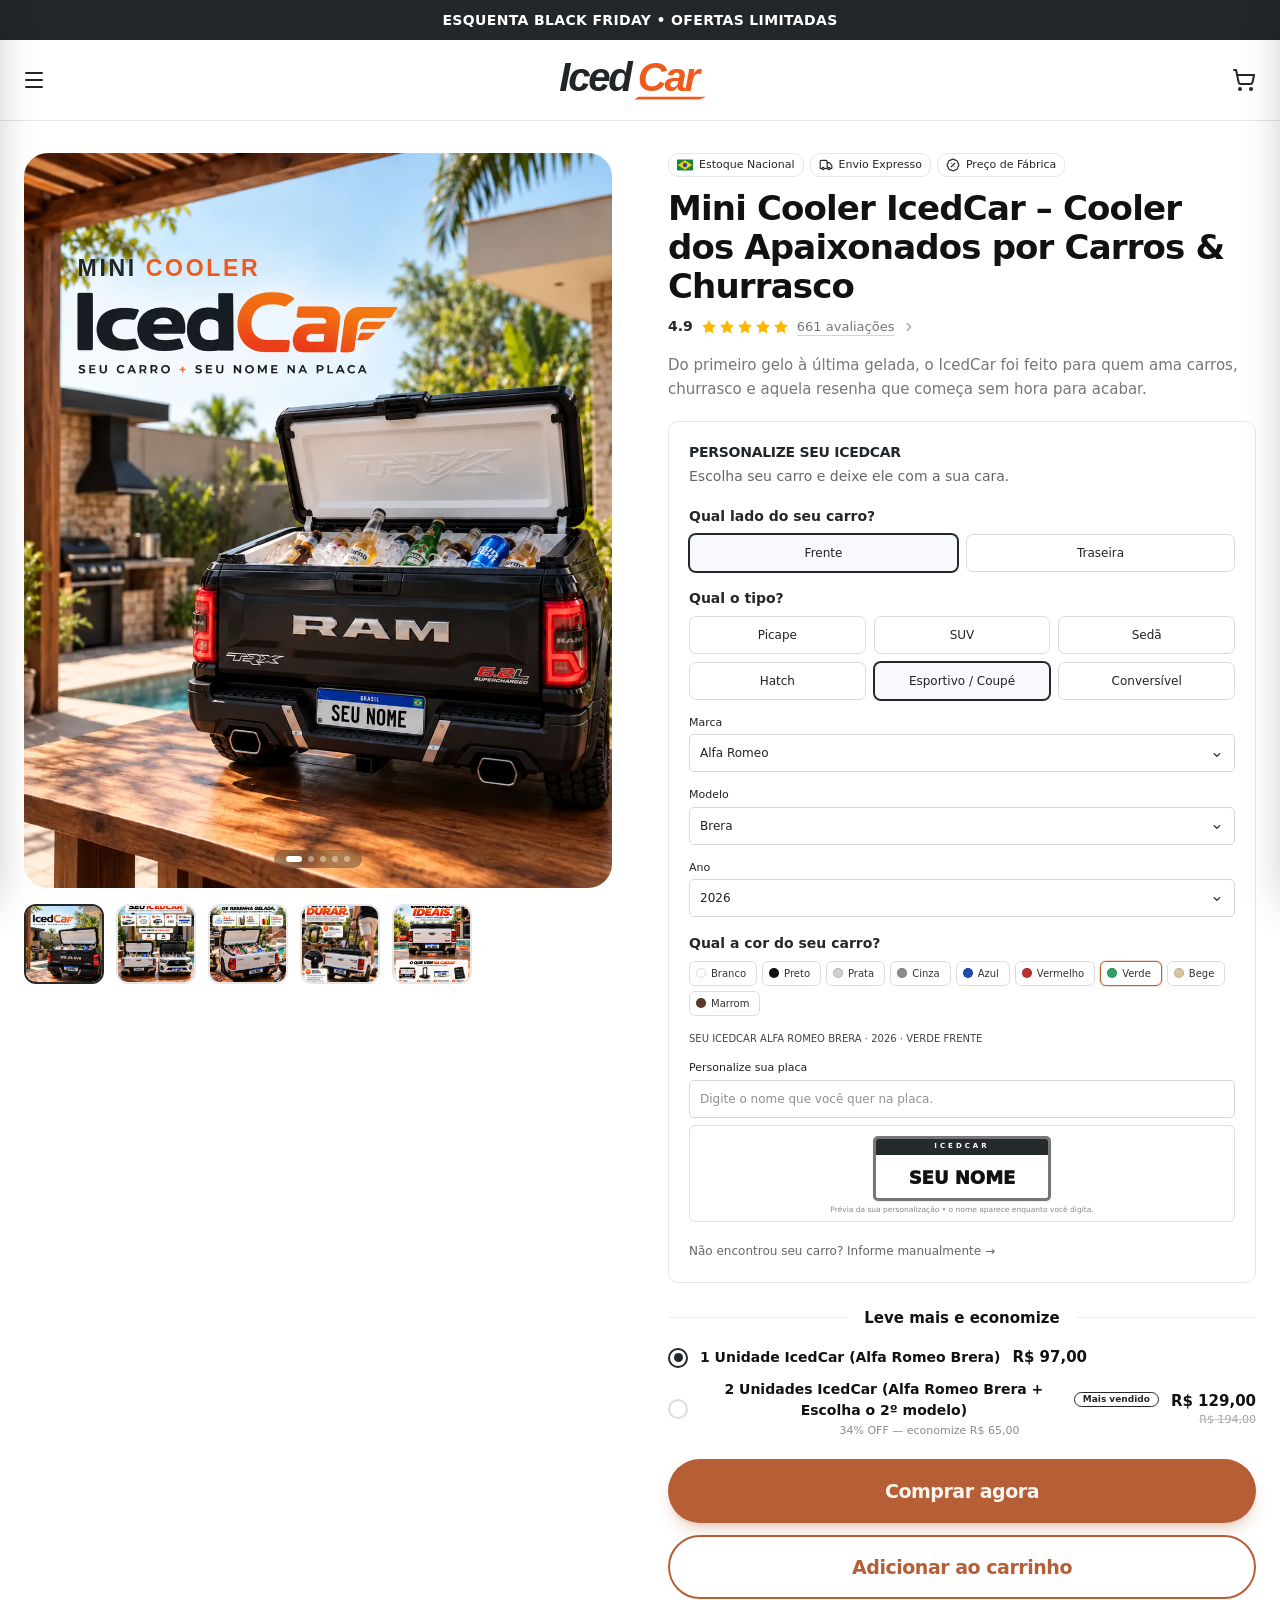
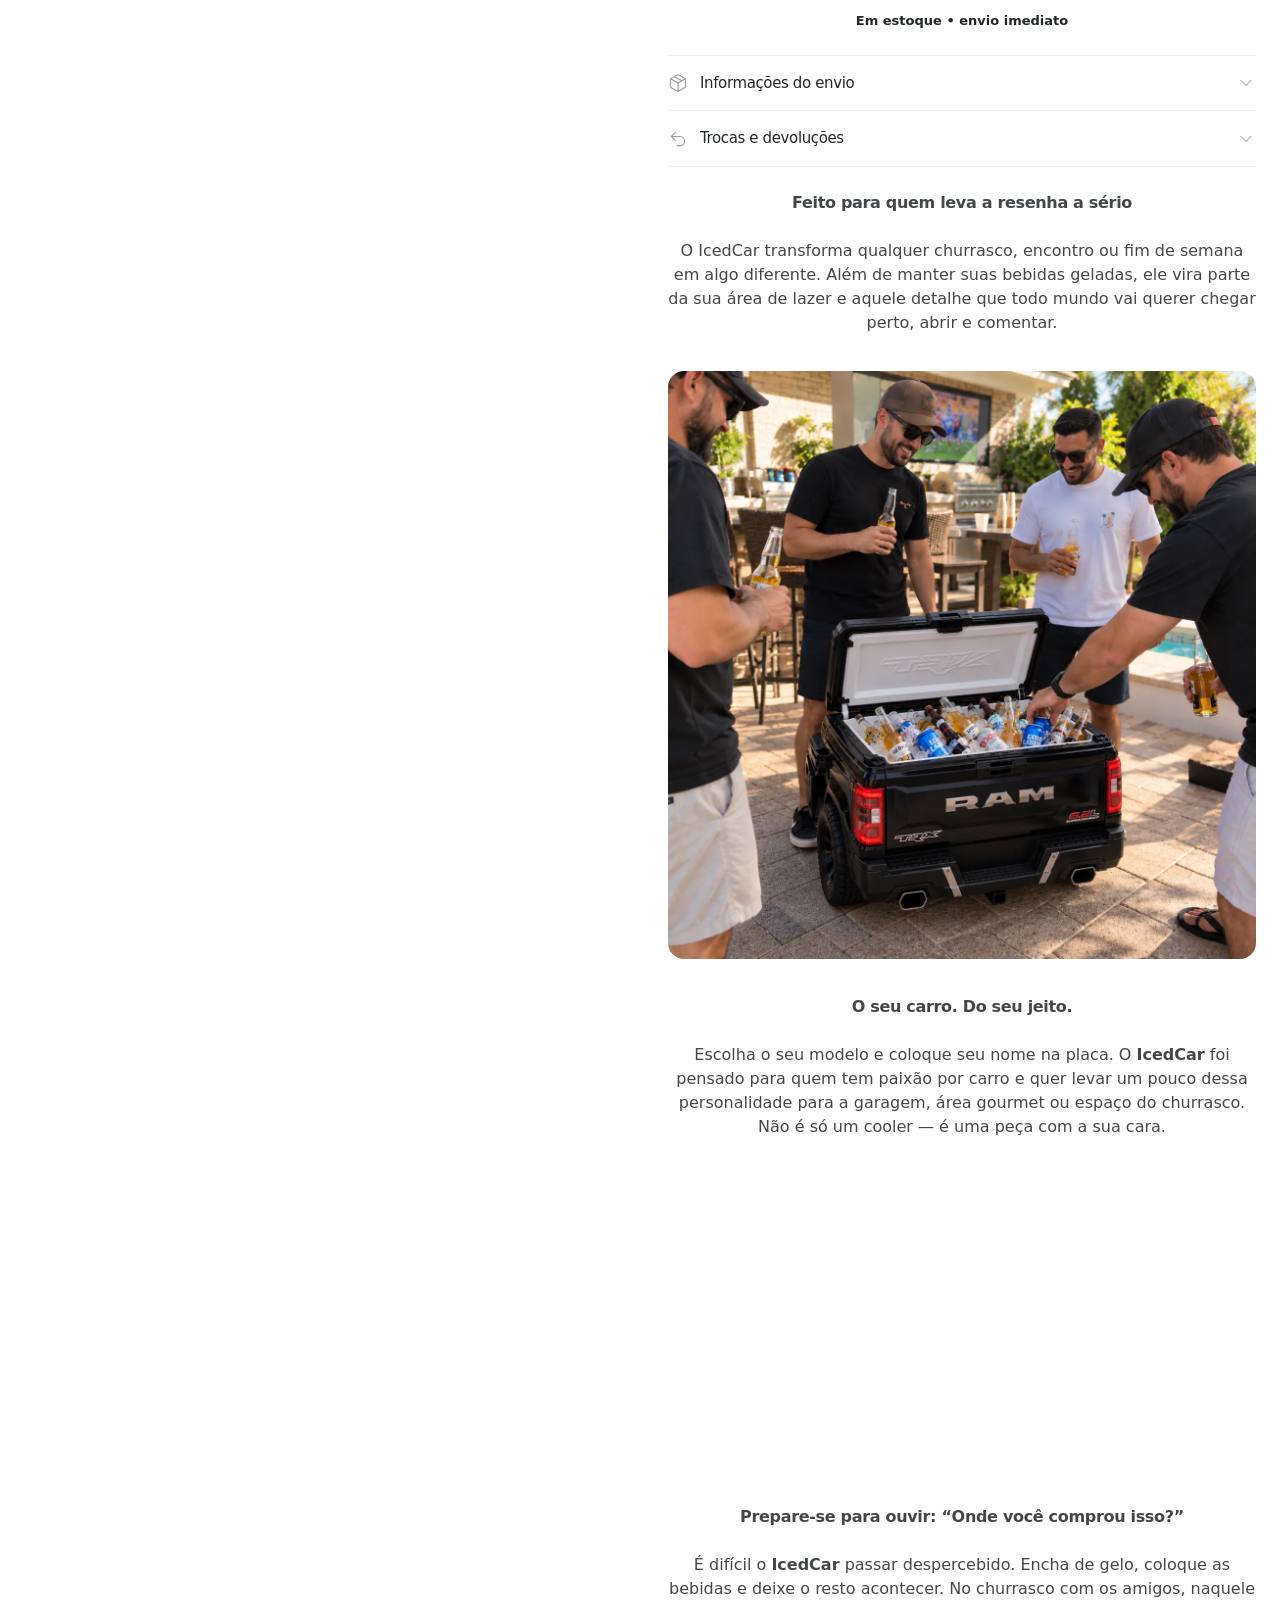
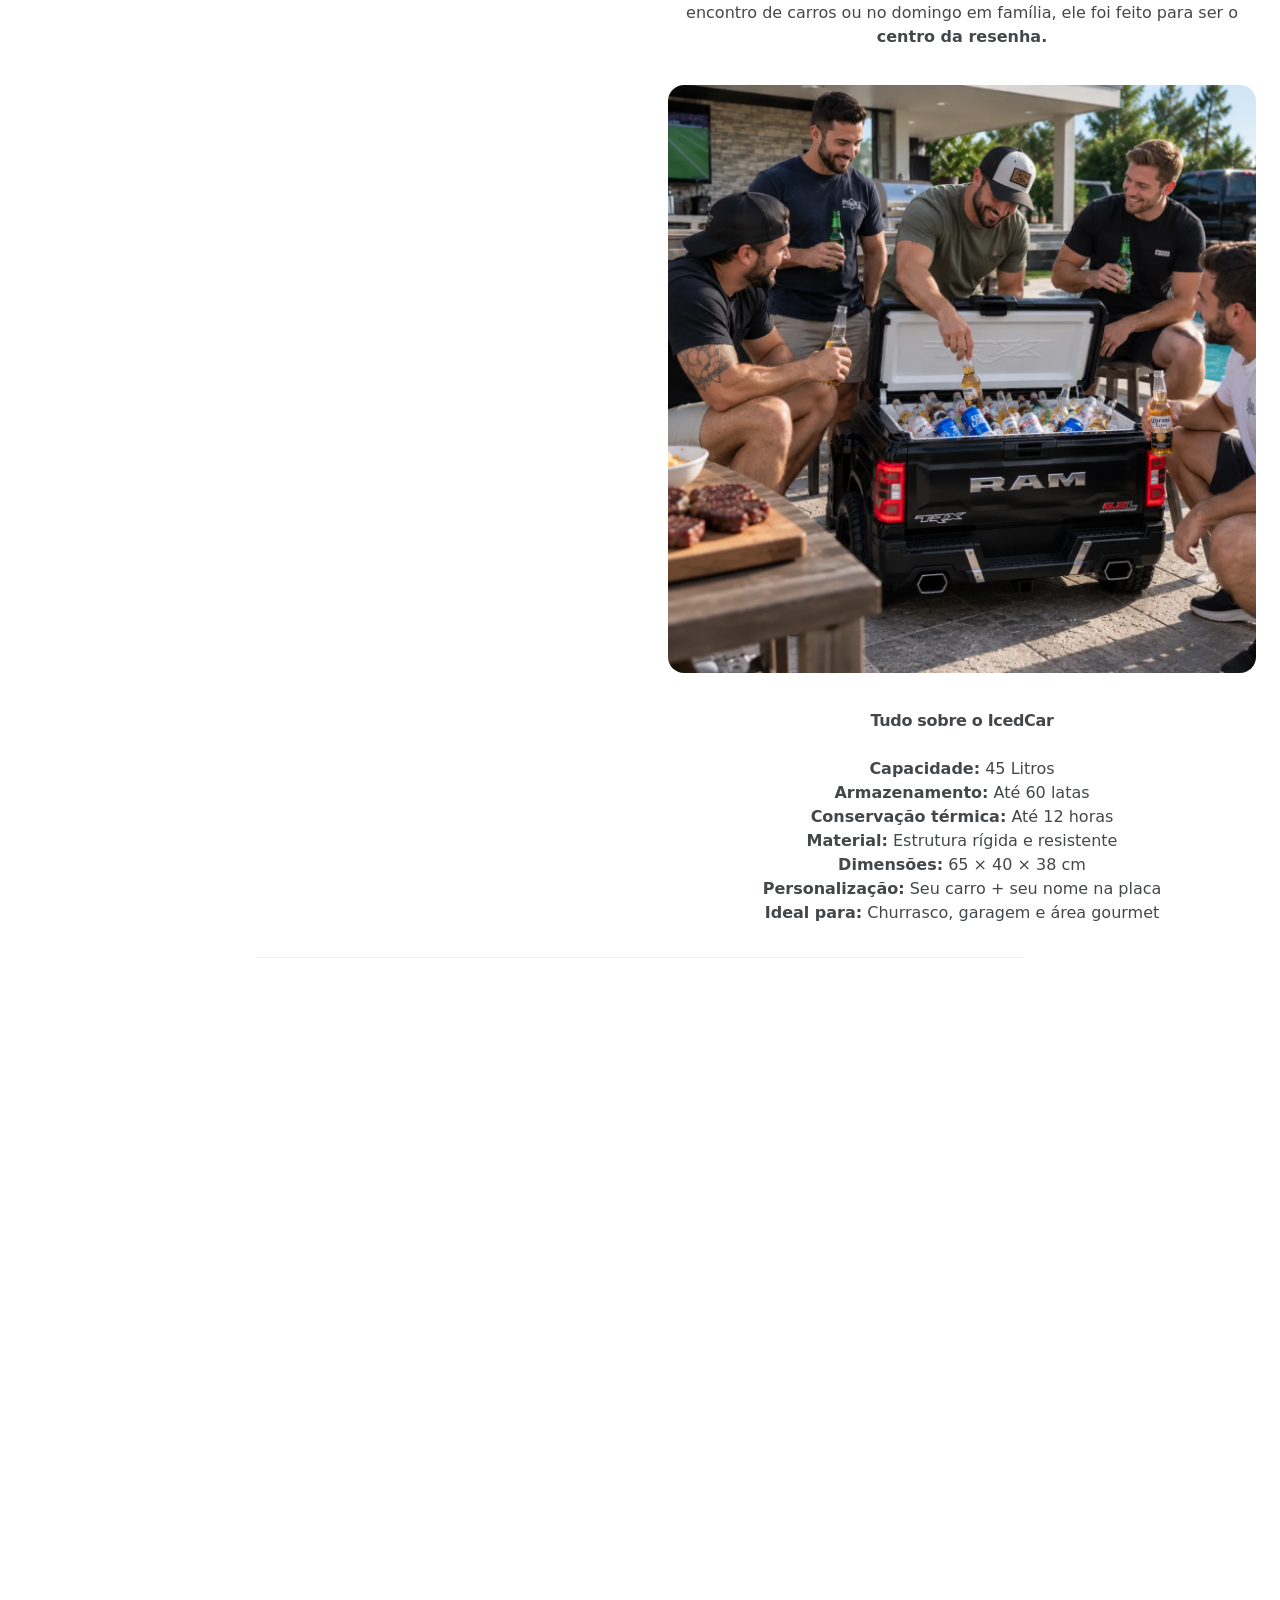
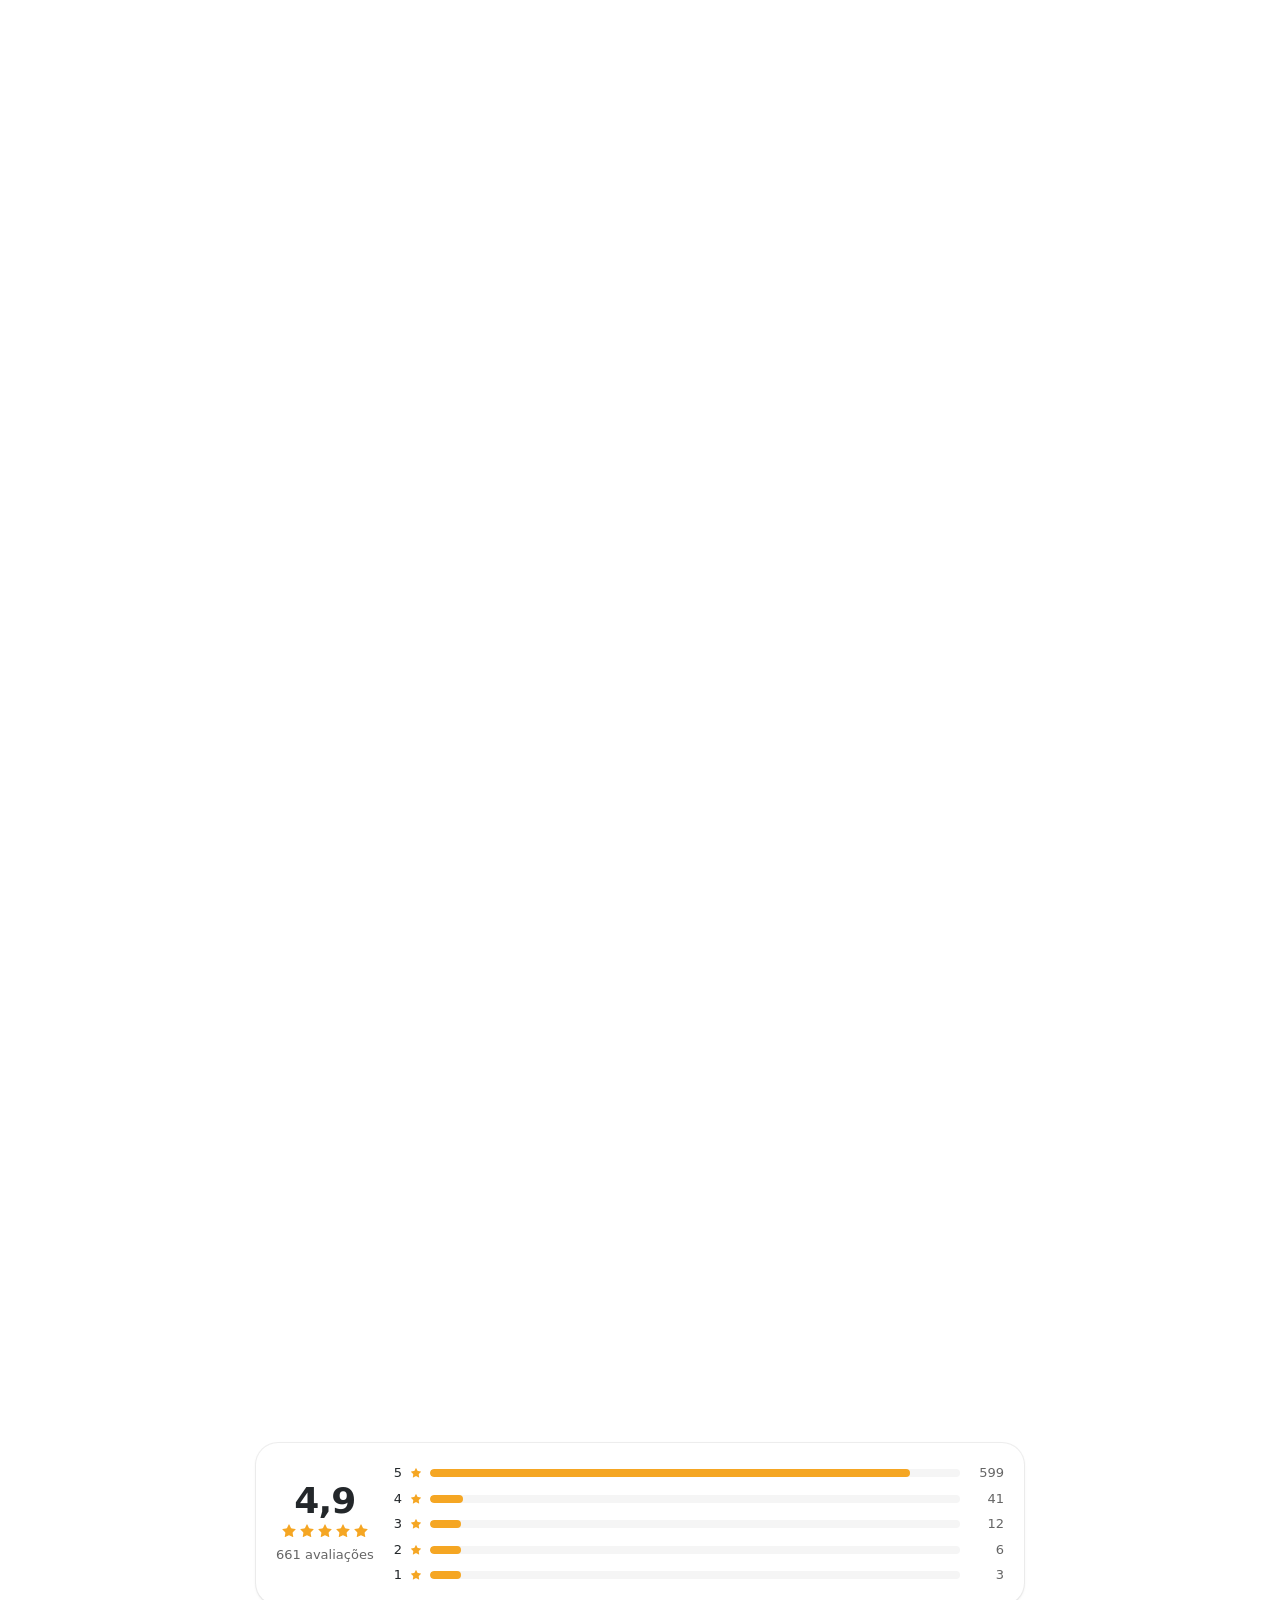
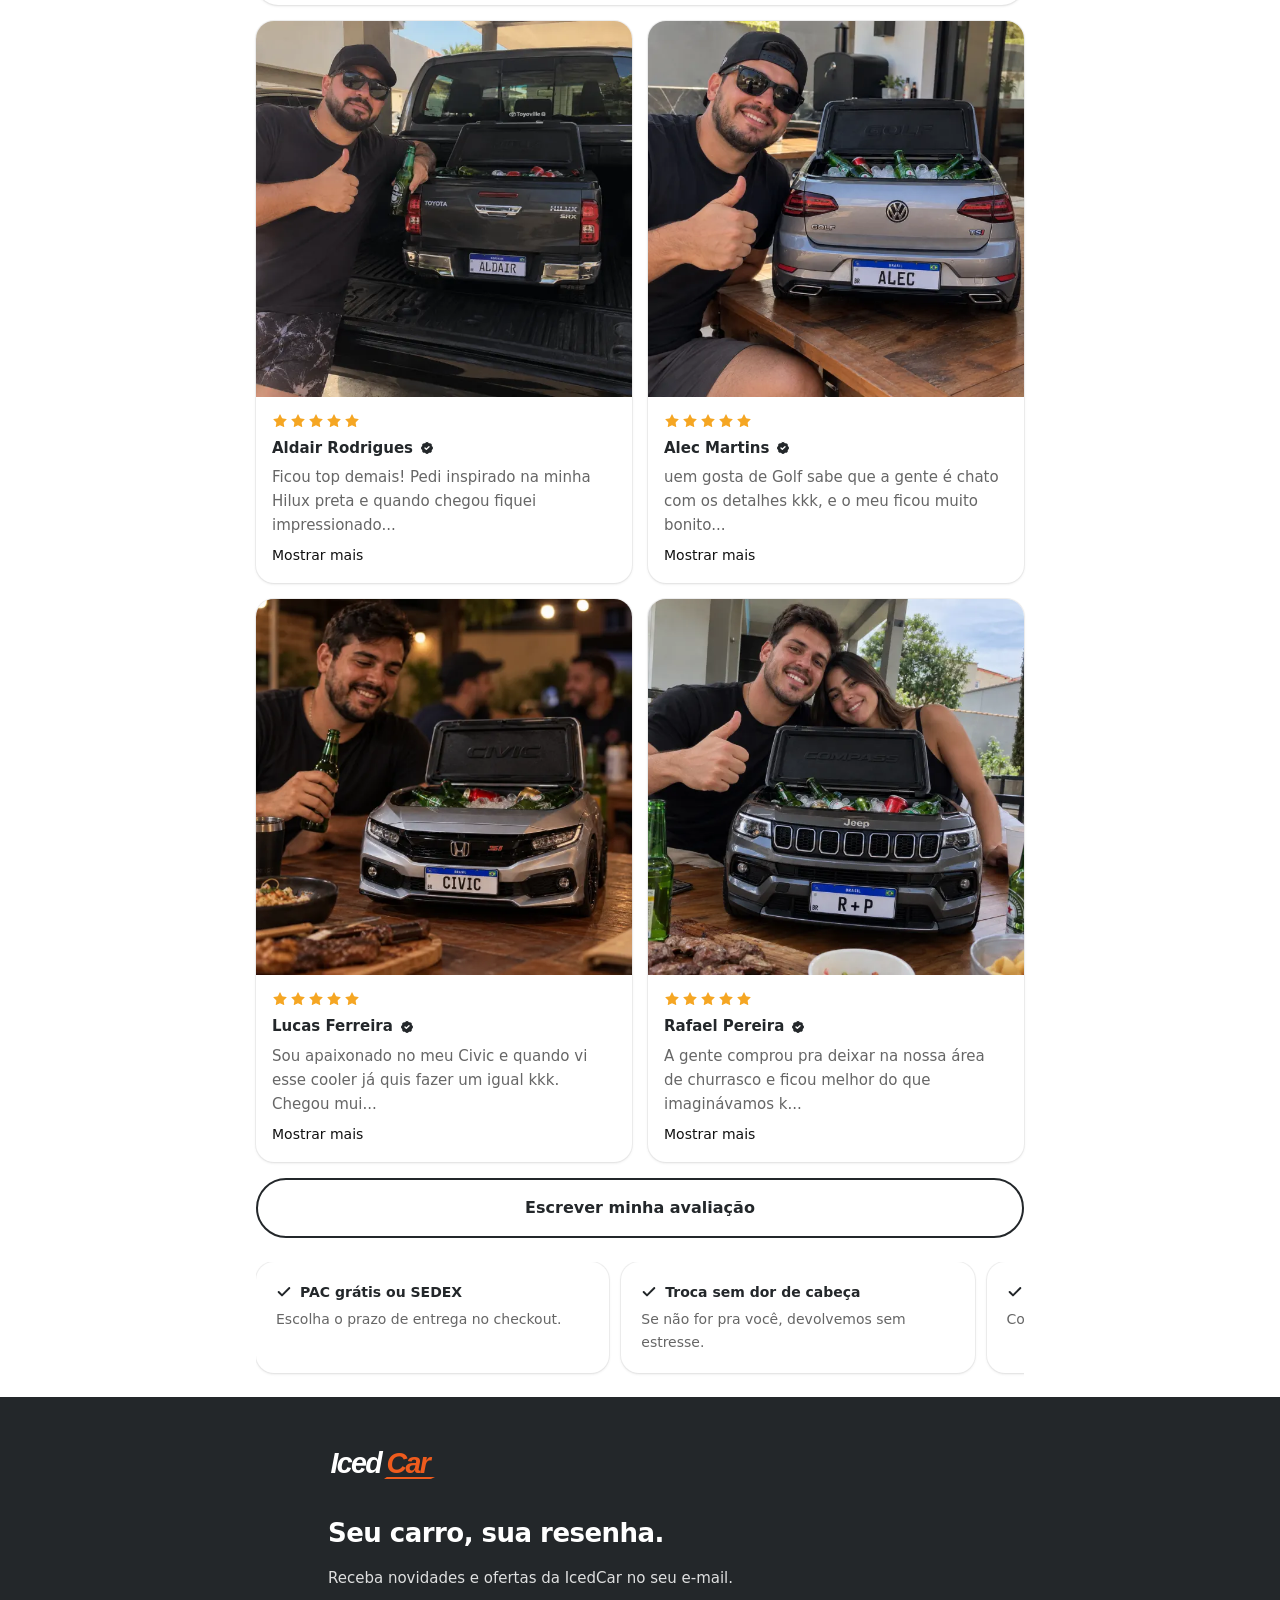
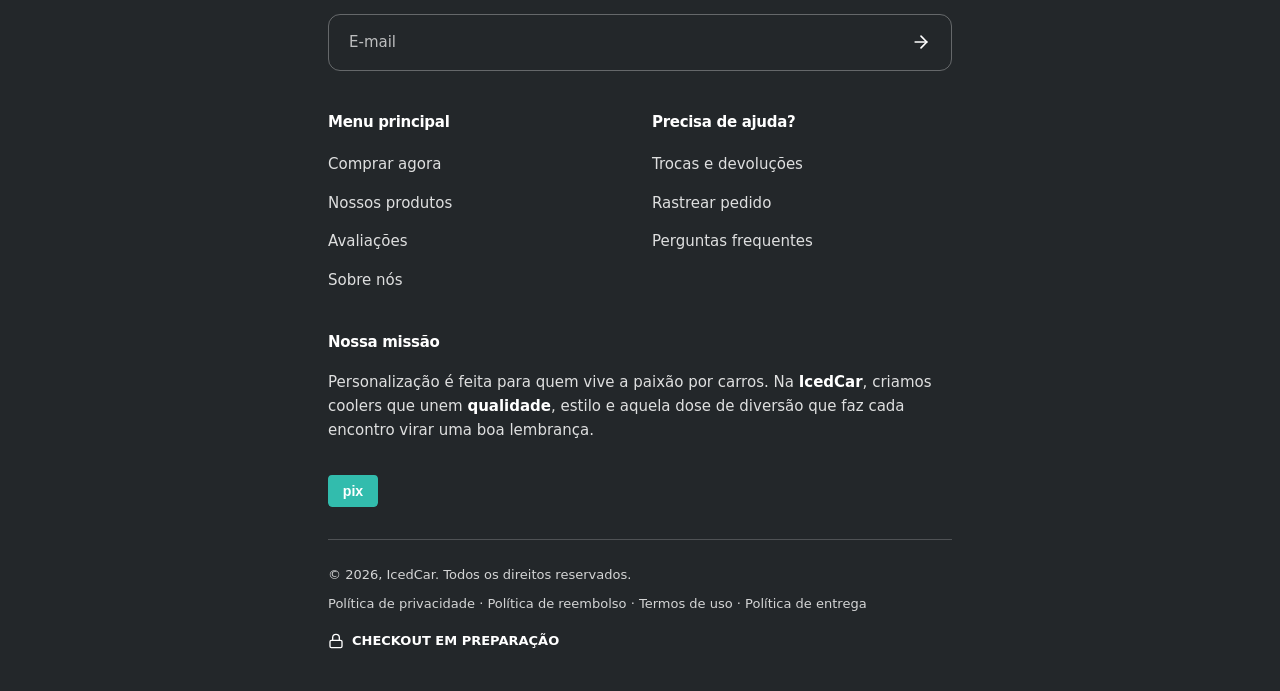
==== commit fb5e55c5: "Update index.html" ====
--- a/index.html
+++ b/index.html
@@ -3,37 +3,854 @@
 .site-fix-backdrop{position:fixed;inset:0;z-index:9998;background:rgba(0,0,0,.45);opacity:0;pointer-events:none;transition:opacity .2s ease}.site-fix-backdrop.is-open{opacity:1;pointer-events:auto}
 .site-fix-drawer{position:fixed;top:0;bottom:0;z-index:9999;width:min(88vw,370px);background:#fff;color:#111;box-shadow:0 0 40px rgba(0,0,0,.25);transition:transform .25s ease;display:flex;flex-direction:column}.site-fix-menu{left:0;transform:translateX(-102%)}.site-fix-cart{right:0;transform:translateX(102%)}.site-fix-menu.is-open,.site-fix-cart.is-open{transform:translateX(0)}
 .site-fix-drawer-head{display:flex;align-items:center;justify-content:space-between;padding:18px 20px;border-bottom:1px solid #eee;font-weight:800}.site-fix-close{width:38px;height:38px;border:0;border-radius:999px;background:#f3f3f3;cursor:pointer;font-size:22px;line-height:1}.site-fix-links{padding:10px 14px;overflow:auto}.site-fix-links button,.site-fix-links a{display:flex;width:100%;align-items:center;gap:10px;padding:14px 12px;border:0;border-radius:10px;background:transparent;color:#111;text-decoration:none;font-size:15px;font-weight:600;cursor:pointer}.site-fix-links button:hover,.site-fix-links a:hover{background:#f5f5f5}.site-fix-cart-body{padding:18px;overflow:auto;flex:1}.site-fix-cart-empty{color:#777;text-align:center;padding:36px 14px}.site-fix-cart-item{padding:14px;border:1px solid #e8e8e8;border-radius:14px;margin-bottom:12px;background:#fafafa}.site-fix-cart-row{display:flex;justify-content:space-between;gap:12px}.site-fix-cart-name{font-size:14px;font-weight:800}.site-fix-cart-meta{font-size:12px;color:#777;margin-top:4px;line-height:1.4}.site-fix-cart-price{font-size:14px;font-weight:800;white-space:nowrap}.site-fix-cart-footer{padding:16px 18px;border-top:1px solid #eee}.site-fix-cart-total{display:flex;justify-content:space-between;font-size:17px;font-weight:900;margin-bottom:12px}.site-fix-toast{position:fixed;left:50%;bottom:20px;transform:translate(-50%,20px);z-index:10020;opacity:0;pointer-events:none;transition:.22s ease;background:#111;color:#fff;padding:11px 15px;border-radius:999px;font-size:13px;font-weight:700;box-shadow:0 10px 30px rgba(0,0,0,.22);max-width:90vw;text-align:center}.site-fix-toast.show{opacity:1;transform:translate(-50%,0)}.site-fix-selected{border-color:hsl(var(--store-blue))!important;box-shadow:0 0 0 1px hsl(var(--store-blue))!important;background:#f7f9fc!important}.site-fix-buy-note{margin-top:8px;font-size:11px;color:#777;text-align:center}
-</style></head><body>
-<!--$--><div class="min-h-screen overflow-x-hidden bg-background text-foreground"><div class="bg-[hsl(var(--store-blue))] py-2.5 text-center text-[12px] font-bold uppercase tracking-wide text-white sm:text-sm">Esquenta Black Friday • Ofertas Limitadas</div><header class="border-b border-border bg-background"><div class="container grid h-20 grid-cols-3 items-center"><div class="flex justify-start"><button class="inline-flex items-center justify-center gap-2 whitespace-nowrap rounded-md text-sm font-medium ring-offset-background transition-colors focus-visible:outline-none focus-visible:ring-2 focus-visible:ring-ring focus-visible:ring-offset-2 disabled:pointer-events-none disabled:opacity-50 [&amp;_svg]:pointer-events-none [&amp;_svg]:size-4 [&amp;_svg]:shrink-0 hover:bg-accent hover:text-accent-foreground h-11 w-11" aria-label="Abrir menu"><svg xmlns="http://www.w3.org/2000/svg" width="24" height="24" viewBox="0 0 24 24" fill="none" stroke="currentColor" stroke-width="2" stroke-linecap="round" stroke-linejoin="round" class="lucide lucide-menu !h-6 !w-6" aria-hidden="true"><path d="M4 5h16"></path><path d="M4 12h16"></path><path d="M4 19h16"></path></svg></button></div><a aria-label="IcedCar — Início" href="/" class="flex justify-center"><img src="images/icedcar-logo.svg" alt="IcedCar" width="600" height="200" class="h-14 w-auto max-w-[192px] object-contain md:h-16 md:max-w-[240px]" fetchpriority="high" loading="eager" decoding="async"></a><div class="flex justify-end"><button class="gap-2 whitespace-nowrap rounded-md text-sm font-medium ring-offset-background transition-colors focus-visible:outline-none focus-visible:ring-2 focus-visible:ring-ring focus-visible:ring-offset-2 disabled:pointer-events-none disabled:opacity-50 [&amp;_svg]:pointer-events-none [&amp;_svg]:size-4 [&amp;_svg]:shrink-0 hover:bg-accent hover:text-accent-foreground relative h-12 w-12 flex items-center justify-center" aria-label="Abrir carrinho"><svg xmlns="http://www.w3.org/2000/svg" width="24" height="24" viewBox="0 0 24 24" fill="none" stroke="currentColor" stroke-width="2" stroke-linecap="round" stroke-linejoin="round" class="lucide lucide-shopping-cart !h-6 !w-6" aria-hidden="true"><circle cx="8" cy="21" r="1"></circle><circle cx="19" cy="21" r="1"></circle><path d="M2.05 2.05h2l2.66 12.42a2 2 0 0 0 2 1.58h9.78a2 2 0 0 0 1.95-1.57l1.65-7.43H5.12"></path></svg></button></div></div></header><main class="container py-0 px-0 md:px-6 md:py-8"><div class="pdp-fade-in grid gap-0 md:grid-cols-2 md:gap-14"><div class="relative z-0 min-w-0"><div class="relative overflow-hidden bg-white md:rounded-3xl"><div class="flex w-full snap-x snap-mandatory overflow-x-auto scrollbar-hide" style="scrollbar-width:none;-webkit-overflow-scrolling:touch"><div class="relative aspect-[4/5] w-full shrink-0 snap-center overflow-hidden bg-white"><img src="images/icedcar-main.png" alt="Mini Cooler IcedCar – Cooler dos Apaixonados por Carros &amp; Churrasco" width="1120" height="1400" sizes="(min-width: 768px) 50vw, 100vw" class="h-full w-full object-cover" draggable="false" fetchpriority="high" loading="eager" decoding="async"><svg class="pointer-events-none absolute inset-0 h-full w-full" viewBox="0 0 1120 1400" preserveAspectRatio="xMidYMid meet" aria-hidden="true" focusable="false"><text x="102" y="234" font-family="Arial Black,Arial,sans-serif" font-size="44" font-weight="900" letter-spacing="5" fill="#202528">MINI <tspan fill="#ee5b1d">COOLER</tspan></text></svg></div><div class="relative aspect-[4/5] w-full shrink-0 snap-center overflow-hidden bg-white"><img src="images/icedcar-personalizacao.png" alt="Mini Cooler IcedCar – Cooler dos Apaixonados por Carros &amp; Churrasco" width="1120" height="1400" sizes="(min-width: 768px) 50vw, 100vw" class="h-full w-full object-cover" draggable="false" fetchpriority="low" loading="lazy" decoding="async"></div><div class="relative aspect-[4/5] w-full shrink-0 snap-center overflow-hidden bg-white"></div><div class="relative aspect-[4/5] w-full shrink-0 snap-center overflow-hidden bg-white"></div><div class="relative aspect-[4/5] w-full shrink-0 snap-center overflow-hidden bg-white"></div></div><div class="absolute bottom-[48px] left-1/2 -translate-x-1/2 flex items-center justify-center gap-1.5 px-3 py-1.5 rounded-full bg-black/30 backdrop-blur-sm pointer-events-none md:bottom-5"><div class="h-1.5 rounded-full transition-all duration-300 bg-white w-4"></div><div class="h-1.5 rounded-full transition-all duration-300 bg-white/40 w-1.5"></div><div class="h-1.5 rounded-full transition-all duration-300 bg-white/40 w-1.5"></div><div class="h-1.5 rounded-full transition-all duration-300 bg-white/40 w-1.5"></div><div class="h-1.5 rounded-full transition-all duration-300 bg-white/40 w-1.5"></div></div></div><div class="mt-4 hidden w-full max-w-full overflow-hidden md:block"><div class="flex max-w-full gap-3 overflow-x-auto pb-1 scrollbar-hide snap-x snap-mandatory"><button class="h-20 w-20 shrink-0 snap-start overflow-hidden rounded-xl border-2 bg-secondary transition-all border-foreground"><img src="images/icedcar-main.png" alt="Mini Cooler IcedCar – Cooler dos Apaixonados por Carros &amp; Churrasco" width="80" height="80" class="h-full w-full object-cover" loading="lazy" decoding="async"></button><button class="h-20 w-20 shrink-0 snap-start overflow-hidden rounded-xl border-2 bg-secondary transition-all border-border hover:border-foreground/50"><img src="images/icedcar-personalizacao.png" alt="Mini Cooler IcedCar – Cooler dos Apaixonados por Carros &amp; Churrasco" width="80" height="80" class="h-full w-full object-cover" loading="lazy" decoding="async"></button><button class="h-20 w-20 shrink-0 snap-start overflow-hidden rounded-xl border-2 bg-secondary transition-all border-border hover:border-foreground/50"><img src="images/icedcar-capacidade.png" alt="Mini Cooler IcedCar – Cooler dos Apaixonados por Carros &amp; Churrasco" width="80" height="80" class="h-full w-full object-cover" loading="lazy" decoding="async"></button><button class="h-20 w-20 shrink-0 snap-start overflow-hidden rounded-xl border-2 bg-secondary transition-all border-border hover:border-foreground/50"><img src="images/bbf5eedb-01a4-4d16-9f6e-0eb5f99d8a8d.webp" alt="Mini Cooler IcedCar – Cooler dos Apaixonados por Carros &amp; Churrasco" width="80" height="80" class="h-full w-full object-cover" loading="lazy" decoding="async"></button><button class="h-20 w-20 shrink-0 snap-start overflow-hidden rounded-xl border-2 bg-secondary transition-all border-border hover:border-foreground/50"><img src="images/icedcar-dimensoes.png" alt="Mini Cooler IcedCar – Cooler dos Apaixonados por Carros &amp; Churrasco" width="80" height="80" class="h-full w-full object-cover" loading="lazy" decoding="async"></button></div></div></div><div class="relative z-20 -mt-6 flex min-w-0 flex-col rounded-t-[28px] bg-background px-6 pt-7 md:mt-0 md:rounded-none md:px-0 md:pt-0 pb-6 md:pb-0"><div class="mb-3 grid grid-cols-3 items-stretch gap-1 md:flex md:gap-1.5" aria-label="Vantagens da loja"><span class="inline-flex min-w-0 items-center justify-center gap-0.5 rounded-md border border-border bg-background px-1 py-1 text-center text-[9px] font-medium leading-tight text-foreground md:gap-1.5 md:px-2 md:text-[11px]"><svg aria-hidden="true" viewBox="0 0 20 14" class="h-2.5 w-3 shrink-0 rounded-[1px] md:h-3 md:w-4"><path d="M0 0h20v14H0z" class="fill-[hsl(var(--brazil-flag-green))]"></path><path d="m10 1 9 6-9 6-9-6z" class="fill-[hsl(var(--brazil-flag-yellow))]"></path><circle cx="10" cy="7" r="2.8" class="fill-[hsl(var(--brazil-flag-blue))]"></circle></svg>Estoque Nacional</span><span class="inline-flex min-w-0 items-center justify-center gap-0.5 rounded-md border border-border bg-background px-1 py-1 text-center text-[9px] font-medium leading-tight text-foreground md:gap-1.5 md:px-2 md:text-[11px]"><svg xmlns="http://www.w3.org/2000/svg" width="24" height="24" viewBox="0 0 24 24" fill="none" stroke="currentColor" stroke-width="2" stroke-linecap="round" stroke-linejoin="round" class="lucide lucide-truck h-3 w-3 shrink-0 md:h-3.5 md:w-3.5" aria-hidden="true"><path d="M14 18V6a2 2 0 0 0-2-2H4a2 2 0 0 0-2 2v11a1 1 0 0 0 1 1h2"></path><path d="M15 18H9"></path><path d="M19 18h2a1 1 0 0 0 1-1v-3.65a1 1 0 0 0-.22-.624l-3.48-4.35A1 1 0 0 0 17.52 8H14"></path><circle cx="17" cy="18" r="2"></circle><circle cx="7" cy="18" r="2"></circle></svg>Envio Expresso</span><span class="inline-flex min-w-0 items-center justify-center gap-0.5 rounded-md border border-border bg-background px-1 py-1 text-center text-[9px] font-medium leading-tight text-foreground md:gap-1.5 md:px-2 md:text-[11px]"><svg xmlns="http://www.w3.org/2000/svg" width="24" height="24" viewBox="0 0 24 24" fill="none" stroke="currentColor" stroke-width="2" stroke-linecap="round" stroke-linejoin="round" class="lucide lucide-badge-percent h-3 w-3 shrink-0 md:h-3.5 md:w-3.5" aria-hidden="true"><path d="M3.85 8.62a4 4 0 0 1 4.78-4.77 4 4 0 0 1 6.74 0 4 4 0 0 1 4.78 4.78 4 4 0 0 1 0 6.74 4 4 0 0 1-4.77 4.78 4 4 0 0 1-6.75 0 4 4 0 0 1-4.78-4.77 4 4 0 0 1 0-6.76Z"></path><path d="m15 9-6 6"></path><path d="M9 9h.01"></path><path d="M15 15h.01"></path></svg>Preço de Fábrica</span></div><h1 class="text-[26px] md:text-[34px] font-extrabold leading-[1.15] tracking-tight text-[#111111]">Mini Cooler IcedCar – Cooler dos Apaixonados por Carros &amp; Churrasco</h1><div class="mt-2.5 flex items-center gap-2"><span class="text-[14px] font-bold text-foreground">4.9</span><div class="flex items-center gap-0.5"><svg xmlns="http://www.w3.org/2000/svg" width="24" height="24" viewBox="0 0 24 24" fill="none" stroke="currentColor" stroke-width="0" stroke-linecap="round" stroke-linejoin="round" class="lucide lucide-star h-4 w-4 fill-[#FFB800]" aria-hidden="true"><path d="M11.525 2.295a.53.53 0 0 1 .95 0l2.31 4.679a2.123 2.123 0 0 0 1.595 1.16l5.166.756a.53.53 0 0 1 .294.904l-3.736 3.638a2.123 2.123 0 0 0-.611 1.878l.882 5.14a.53.53 0 0 1-.771.56l-4.618-2.428a2.122 2.122 0 0 0-1.973 0L6.396 21.01a.53.53 0 0 1-.77-.56l.881-5.139a2.122 2.122 0 0 0-.611-1.879L2.16 9.795a.53.53 0 0 1 .294-.906l5.165-.755a2.122 2.122 0 0 0 1.597-1.16z"></path></svg><svg xmlns="http://www.w3.org/2000/svg" width="24" height="24" viewBox="0 0 24 24" fill="none" stroke="currentColor" stroke-width="0" stroke-linecap="round" stroke-linejoin="round" class="lucide lucide-star h-4 w-4 fill-[#FFB800]" aria-hidden="true"><path d="M11.525 2.295a.53.53 0 0 1 .95 0l2.31 4.679a2.123 2.123 0 0 0 1.595 1.16l5.166.756a.53.53 0 0 1 .294.904l-3.736 3.638a2.123 2.123 0 0 0-.611 1.878l.882 5.14a.53.53 0 0 1-.771.56l-4.618-2.428a2.122 2.122 0 0 0-1.973 0L6.396 21.01a.53.53 0 0 1-.77-.56l.881-5.139a2.122 2.122 0 0 0-.611-1.879L2.16 9.795a.53.53 0 0 1 .294-.906l5.165-.755a2.122 2.122 0 0 0 1.597-1.16z"></path></svg><svg xmlns="http://www.w3.org/2000/svg" width="24" height="24" viewBox="0 0 24 24" fill="none" stroke="currentColor" stroke-width="0" stroke-linecap="round" stroke-linejoin="round" class="lucide lucide-star h-4 w-4 fill-[#FFB800]" aria-hidden="true"><path d="M11.525 2.295a.53.53 0 0 1 .95 0l2.31 4.679a2.123 2.123 0 0 0 1.595 1.16l5.166.756a.53.53 0 0 1 .294.904l-3.736 3.638a2.123 2.123 0 0 0-.611 1.878l.882 5.14a.53.53 0 0 1-.771.56l-4.618-2.428a2.122 2.122 0 0 0-1.973 0L6.396 21.01a.53.53 0 0 1-.77-.56l.881-5.139a2.122 2.122 0 0 0-.611-1.879L2.16 9.795a.53.53 0 0 1 .294-.906l5.165-.755a2.122 2.122 0 0 0 1.597-1.16z"></path></svg><svg xmlns="http://www.w3.org/2000/svg" width="24" height="24" viewBox="0 0 24 24" fill="none" stroke="currentColor" stroke-width="0" stroke-linecap="round" stroke-linejoin="round" class="lucide lucide-star h-4 w-4 fill-[#FFB800]" aria-hidden="true"><path d="M11.525 2.295a.53.53 0 0 1 .95 0l2.31 4.679a2.123 2.123 0 0 0 1.595 1.16l5.166.756a.53.53 0 0 1 .294.904l-3.736 3.638a2.123 2.123 0 0 0-.611 1.878l.882 5.14a.53.53 0 0 1-.771.56l-4.618-2.428a2.122 2.122 0 0 0-1.973 0L6.396 21.01a.53.53 0 0 1-.77-.56l.881-5.139a2.122 2.122 0 0 0-.611-1.879L2.16 9.795a.53.53 0 0 1 .294-.906l5.165-.755a2.122 2.122 0 0 0 1.597-1.16z"></path></svg><svg xmlns="http://www.w3.org/2000/svg" width="24" height="24" viewBox="0 0 24 24" fill="none" stroke="currentColor" stroke-width="0" stroke-linecap="round" stroke-linejoin="round" class="lucide lucide-star h-4 w-4 fill-[#FFB800]" aria-hidden="true"><path d="M11.525 2.295a.53.53 0 0 1 .95 0l2.31 4.679a2.123 2.123 0 0 0 1.595 1.16l5.166.756a.53.53 0 0 1 .294.904l-3.736 3.638a2.123 2.123 0 0 0-.611 1.878l.882 5.14a.53.53 0 0 1-.771.56l-4.618-2.428a2.122 2.122 0 0 0-1.973 0L6.396 21.01a.53.53 0 0 1-.77-.56l.881-5.139a2.122 2.122 0 0 0-.611-1.879L2.16 9.795a.53.53 0 0 1 .294-.906l5.165-.755a2.122 2.122 0 0 0 1.597-1.16z"></path></svg></div><button class="text-[13px] font-medium text-[#767676] underline underline-offset-4 decoration-[#d4d4d4]">661<!-- --> avaliações</button><svg xmlns="http://www.w3.org/2000/svg" width="24" height="24" viewBox="0 0 24 24" fill="none" stroke="currentColor" stroke-width="2" stroke-linecap="round" stroke-linejoin="round" class="lucide lucide-chevron-right h-3.5 w-3.5 text-[#a0a0a0]" aria-hidden="true"><path d="m9 18 6-6-6-6"></path></svg></div><div class="mt-4 space-y-2.5"><p class="text-[15px] leading-[1.6] text-[#767676]">Do primeiro gelo à última gelada, o IcedCar foi feito para quem ama carros, churrasco e aquela resenha que começa sem hora para acabar.</p></div><section aria-label="Personalize seu IcedCar" class="mt-5 scroll-mt-20 rounded-md border bg-background p-4 transition-colors md:p-5 border-border"><h2 class="text-sm font-bold uppercase text-foreground">Personalize seu IcedCar</h2><p class="mt-1 text-sm text-muted-foreground">Escolha seu carro e deixe ele com a sua cara.</p><div class="mt-5 space-y-5"><div><p class="mb-2 text-sm font-semibold text-foreground">Qual lado do seu carro?</p><div class="grid grid-cols-2 gap-2"><button class="inline-flex items-center justify-center gap-2 whitespace-nowrap font-medium ring-offset-background transition-colors focus-visible:outline-none focus-visible:ring-2 focus-visible:ring-ring focus-visible:ring-offset-2 disabled:pointer-events-none disabled:opacity-50 [&amp;_svg]:pointer-events-none [&amp;_svg]:size-4 [&amp;_svg]:shrink-0 border hover:text-accent-foreground px-4 py-2 h-11 rounded-md text-sm border-border bg-background text-foreground hover:bg-secondary" type="button" aria-pressed="false">Frente</button><button class="inline-flex items-center justify-center gap-2 whitespace-nowrap font-medium ring-offset-background transition-colors focus-visible:outline-none focus-visible:ring-2 focus-visible:ring-ring focus-visible:ring-offset-2 disabled:pointer-events-none disabled:opacity-50 [&amp;_svg]:pointer-events-none [&amp;_svg]:size-4 [&amp;_svg]:shrink-0 border hover:text-accent-foreground px-4 py-2 h-11 rounded-md text-sm border-border bg-background text-foreground hover:bg-secondary" type="button" aria-pressed="false">Traseira</button></div></div><div><p class="mb-2 text-sm font-semibold text-foreground">Qual o tipo?</p><div class="grid grid-cols-2 gap-2 min-[370px]:grid-cols-3"><button class="inline-flex items-center justify-center gap-2 font-medium ring-offset-background transition-colors focus-visible:outline-none focus-visible:ring-2 focus-visible:ring-ring focus-visible:ring-offset-2 disabled:pointer-events-none disabled:opacity-50 [&amp;_svg]:pointer-events-none [&amp;_svg]:size-4 [&amp;_svg]:shrink-0 border hover:text-accent-foreground py-2 h-11 min-w-0 whitespace-normal rounded-md px-1.5 text-center text-xs leading-tight sm:text-sm border-border bg-background text-foreground hover:bg-secondary" type="button" aria-pressed="false">Picape</button><button class="inline-flex items-center justify-center gap-2 font-medium ring-offset-background transition-colors focus-visible:outline-none focus-visible:ring-2 focus-visible:ring-ring focus-visible:ring-offset-2 disabled:pointer-events-none disabled:opacity-50 [&amp;_svg]:pointer-events-none [&amp;_svg]:size-4 [&amp;_svg]:shrink-0 border hover:text-accent-foreground py-2 h-11 min-w-0 whitespace-normal rounded-md px-1.5 text-center text-xs leading-tight sm:text-sm border-border bg-background text-foreground hover:bg-secondary" type="button" aria-pressed="false">SUV</button><button class="inline-flex items-center justify-center gap-2 font-medium ring-offset-background transition-colors focus-visible:outline-none focus-visible:ring-2 focus-visible:ring-ring focus-visible:ring-offset-2 disabled:pointer-events-none disabled:opacity-50 [&amp;_svg]:pointer-events-none [&amp;_svg]:size-4 [&amp;_svg]:shrink-0 border hover:text-accent-foreground py-2 h-11 min-w-0 whitespace-normal rounded-md px-1.5 text-center text-xs leading-tight sm:text-sm border-border bg-background text-foreground hover:bg-secondary" type="button" aria-pressed="false">Sedã</button><button class="inline-flex items-center justify-center gap-2 font-medium ring-offset-background transition-colors focus-visible:outline-none focus-visible:ring-2 focus-visible:ring-ring focus-visible:ring-offset-2 disabled:pointer-events-none disabled:opacity-50 [&amp;_svg]:pointer-events-none [&amp;_svg]:size-4 [&amp;_svg]:shrink-0 border hover:text-accent-foreground py-2 h-11 min-w-0 whitespace-normal rounded-md px-1.5 text-center text-xs leading-tight sm:text-sm border-border bg-background text-foreground hover:bg-secondary" type="button" aria-pressed="false">Hatch</button><button class="inline-flex items-center justify-center gap-2 font-medium ring-offset-background transition-colors focus-visible:outline-none focus-visible:ring-2 focus-visible:ring-ring focus-visible:ring-offset-2 disabled:pointer-events-none disabled:opacity-50 [&amp;_svg]:pointer-events-none [&amp;_svg]:size-4 [&amp;_svg]:shrink-0 border hover:text-accent-foreground py-2 h-11 min-w-0 whitespace-normal rounded-md px-1.5 text-center text-xs leading-tight sm:text-sm border-border bg-background text-foreground hover:bg-secondary" type="button" aria-pressed="false">Esportivo / Coupé</button><button class="inline-flex items-center justify-center gap-2 font-medium ring-offset-background transition-colors focus-visible:outline-none focus-visible:ring-2 focus-visible:ring-ring focus-visible:ring-offset-2 disabled:pointer-events-none disabled:opacity-50 [&amp;_svg]:pointer-events-none [&amp;_svg]:size-4 [&amp;_svg]:shrink-0 border hover:text-accent-foreground py-2 h-11 min-w-0 whitespace-normal rounded-md px-1.5 text-center text-xs leading-tight sm:text-sm border-border bg-background text-foreground hover:bg-secondary" type="button" aria-pressed="false">Conversível</button></div></div></div><button class="inline-flex items-center justify-center gap-2 whitespace-nowrap rounded-md ring-offset-background transition-colors focus-visible:outline-none focus-visible:ring-2 focus-visible:ring-ring focus-visible:ring-offset-2 disabled:pointer-events-none disabled:opacity-50 [&amp;_svg]:pointer-events-none [&amp;_svg]:size-4 [&amp;_svg]:shrink-0 underline-offset-4 hover:underline mt-4 h-auto p-0 text-left text-xs font-medium text-muted-foreground hover:text-accent" type="button">Não encontrou seu carro? Informe manualmente →</button></section><div class="mt-6"><div class="flex items-center gap-4 pb-1"><div class="h-[1px] flex-1 bg-[#eeeeee]"></div><span class="text-[15px] font-bold text-[#111111]">Leve mais e economize</span><div class="h-[1px] flex-1 bg-[#eeeeee]"></div></div><div class="mt-3 space-y-2.5"><button class="relative w-full overflow-hidden rounded-[16px] border px-4 py-4 text-left transition-all border-[hsl(var(--store-blue))] shadow-[0_0_0_1px_hsl(var(--store-blue))] bg-[#f7f9fc]"><div class="flex items-center gap-3"><div class="flex h-[20px] w-[20px] shrink-0 items-center justify-center rounded-full border-2 transition-colors border-[hsl(var(--store-blue))]"><div class="h-[9px] w-[9px] rounded-full bg-[hsl(var(--store-blue))]"></div></div><div class="min-w-0 flex-1"><div class="flex items-center gap-1.5"><span class="whitespace-nowrap text-[14px] font-bold text-[#111111]">1 Unidade IcedCar (Escolha o modelo)</span></div></div><div class="shrink-0 text-right"><div class="whitespace-nowrap text-[15px] font-bold text-[#111111]">R$&nbsp;97,00</div></div></div></button><button class="relative w-full overflow-hidden rounded-[16px] border px-4 py-4 text-left transition-all border-[#e6e6e6] bg-white"><div class="flex items-center gap-3"><div class="flex h-[20px] w-[20px] shrink-0 items-center justify-center rounded-full border-2 transition-colors border-[#dcdcdc]"></div><div class="min-w-0 flex-1"><div class="flex items-center gap-1.5"><span class="whitespace-nowrap text-[14px] font-bold text-[#111111]">2 Unidades IcedCar (Escolha os modelos)</span><span class="shrink-0 whitespace-nowrap rounded-full border border-[hsl(var(--store-blue))] px-2 py-[2px] text-[9px] font-semibold leading-none text-[hsl(var(--store-blue))]">Mais vendido</span></div><div class="mt-0.5 whitespace-nowrap text-[11px] font-medium text-[#8a8a8a]">34<!-- -->% OFF — economize <!-- -->R$&nbsp;65,00</div></div><div class="shrink-0 text-right"><div class="whitespace-nowrap text-[15px] font-bold text-[#111111]">R$&nbsp;129,00</div><div class="whitespace-nowrap text-[11px] font-medium text-[#a0a0a0] line-through decoration-[#c9c9c9]">R$&nbsp;194,00</div></div></div></button></div></div><button class="inline-flex items-center justify-center gap-2 whitespace-nowrap ring-offset-background focus-visible:outline-none focus-visible:ring-2 focus-visible:ring-ring focus-visible:ring-offset-2 disabled:pointer-events-none disabled:opacity-50 [&amp;_svg]:pointer-events-none [&amp;_svg]:size-4 [&amp;_svg]:shrink-0 px-4 py-2 mt-5 h-[64px] w-full rounded-full text-[19px] font-bold tracking-tight transition-all active:scale-[0.99] bg-accent text-accent-foreground hover:bg-accent/90 shadow-lg shadow-accent/25">Comprar agora</button><button class="inline-flex items-center justify-center gap-2 whitespace-nowrap ring-offset-background focus-visible:outline-none focus-visible:ring-2 focus-visible:ring-ring focus-visible:ring-offset-2 disabled:pointer-events-none disabled:opacity-50 [&amp;_svg]:pointer-events-none [&amp;_svg]:size-4 [&amp;_svg]:shrink-0 hover:text-accent-foreground px-4 py-2 mt-3 h-[64px] w-full rounded-full text-[19px] font-bold tracking-tight transition-all active:scale-[0.99] border-2 border-accent bg-background text-accent hover:bg-accent/5">Adicionar ao carrinho</button><div class="mt-3 text-center" hidden=""><p class="text-[13px] font-medium text-[#8a8a8a]">Você economiza R$ 65,00 nesta compra</p></div><p class="mt-3 text-center text-[13px] font-semibold text-foreground">Em estoque <span aria-hidden="true">•</span> envio imediato</p><div class="mt-6 border-t border-[#ececec]" data-orientation="vertical"><div data-state="closed" data-orientation="vertical" class="border-b border-[#ececec]"><h3 data-orientation="vertical" data-state="closed" class="flex"><button type="button" aria-expanded="false" data-state="closed" data-orientation="vertical" id="radix-_R_1fijaq_" class="flex flex-1 items-center justify-between transition-all [&amp;[data-state=open]>svg]:rotate-180 py-4 text-[15px] font-medium tracking-tight hover:no-underline [&amp;>svg]:h-5 [&amp;>svg]:w-5 [&amp;>svg]:text-[#c4c4c4]" data-radix-collection-item=""><span class="flex items-center gap-3"><svg xmlns="http://www.w3.org/2000/svg" width="24" height="24" viewBox="0 0 24 24" fill="none" stroke="currentColor" stroke-width="1.4" stroke-linecap="round" stroke-linejoin="round" class="lucide lucide-package h-5 w-5 text-[#a0a0a0]" aria-hidden="true"><path d="M11 21.73a2 2 0 0 0 2 0l7-4A2 2 0 0 0 21 16V8a2 2 0 0 0-1-1.73l-7-4a2 2 0 0 0-2 0l-7 4A2 2 0 0 0 3 8v8a2 2 0 0 0 1 1.73z"></path><path d="M12 22V12"></path><polyline points="3.29 7 12 12 20.71 7"></polyline><path d="m7.5 4.27 9 5.15"></path></svg>Informações do envio</span><svg xmlns="http://www.w3.org/2000/svg" width="24" height="24" viewBox="0 0 24 24" fill="none" stroke="currentColor" stroke-width="2" stroke-linecap="round" stroke-linejoin="round" class="lucide lucide-chevron-down h-4 w-4 shrink-0 transition-transform duration-200" aria-hidden="true"><path d="m6 9 6 6 6-6"></path></svg></button></h3><div data-state="closed" id="radix-_R_5fijaq_" hidden="" role="region" aria-labelledby="radix-_R_1fijaq_" data-orientation="vertical" class="overflow-hidden text-sm transition-all data-[state=closed]:animate-accordion-up data-[state=open]:animate-accordion-down" style="--radix-accordion-content-height:var(--radix-collapsible-content-height);--radix-accordion-content-width:var(--radix-collapsible-content-width)"></div></div><div data-state="closed" data-orientation="vertical" class="border-b border-[#ececec]"><h3 data-orientation="vertical" data-state="closed" class="flex"><button type="button" aria-expanded="false" data-state="closed" data-orientation="vertical" id="radix-_R_2fijaq_" class="flex flex-1 items-center justify-between transition-all [&amp;[data-state=open]>svg]:rotate-180 py-4 text-[15px] font-medium tracking-tight hover:no-underline [&amp;>svg]:h-5 [&amp;>svg]:w-5 [&amp;>svg]:text-[#c4c4c4]" data-radix-collection-item=""><span class="flex items-center gap-3"><svg xmlns="http://www.w3.org/2000/svg" width="24" height="24" viewBox="0 0 24 24" fill="none" stroke="currentColor" stroke-width="1.4" stroke-linecap="round" stroke-linejoin="round" class="lucide lucide-undo2 lucide-undo-2 h-5 w-5 text-[#a0a0a0]" aria-hidden="true"><path d="M9 14 4 9l5-5"></path><path d="M4 9h10.5a5.5 5.5 0 0 1 5.5 5.5a5.5 5.5 0 0 1-5.5 5.5H11"></path></svg>Trocas e devoluções</span><svg xmlns="http://www.w3.org/2000/svg" width="24" height="24" viewBox="0 0 24 24" fill="none" stroke="currentColor" stroke-width="2" stroke-linecap="round" stroke-linejoin="round" class="lucide lucide-chevron-down h-4 w-4 shrink-0 transition-transform duration-200" aria-hidden="true"><path d="m6 9 6 6 6-6"></path></svg></button></h3><div data-state="closed" id="radix-_R_6fijaq_" hidden="" role="region" aria-labelledby="radix-_R_2fijaq_" data-orientation="vertical" class="overflow-hidden text-sm transition-all data-[state=closed]:animate-accordion-up data-[state=open]:animate-accordion-down" style="--radix-accordion-content-height:var(--radix-collapsible-content-height);--radix-accordion-content-width:var(--radix-collapsible-content-width)"></div></div></div><div class="mt-6"><div class="prose prose-sm md:prose-base max-w-none text-foreground/85 [&amp;_a]:text-accent [&amp;_a]:underline [&amp;_img]:rounded-2xl [&amp;_img]:my-3 [&amp;_img]:w-full [&amp;_video]:pointer-events-none [&amp;_video]:select-none [&amp;_video]:rounded-2xl [&amp;_video]:my-3 [&amp;_video]:w-full"><h2 style="text-align: center;">Feito para quem leva a resenha a sério</h2><div><br></div><div style="text-align: center;">O IcedCar transforma qualquer churrasco, encontro ou fim de semana em algo diferente. Além de manter suas bebidas geladas, ele vira parte da sua área de lazer e aquele detalhe que todo mundo vai querer chegar perto, abrir e comentar.</div><div style="text-align: center;"><br></div><div style="text-align: center;"><p><img loading="lazy" decoding="async" src="images/99f14358-90d0-4699-b697-419cdfd5d67b.webp" alt=""></p></div><div style="text-align: center;"><br></div><h2 style="text-align: center;">O seu carro. Do seu jeito.</h2><div><br></div><div style="text-align: center;">Escolha o seu modelo e coloque seu nome na placa. O <b>IcedCar</b> foi pensado para quem tem paixão por carro e quer levar um pouco dessa personalidade para a garagem, área gourmet ou espaço do churrasco. Não é só um cooler — é uma peça com a sua cara.</div><div style="text-align: center;"><br></div><div style="text-align: center;"><p><video data-src="/media/f671f7a4-6cfb-401f-a9f9-86ad4c342659.mp4" playsinline="" webkit-playsinline="" muted="" autoplay="" loop="" preload="none" controlslist="nodownload noplaybackrate nofullscreen" disablepictureinpicture="" tabindex="-1" aria-hidden="true"></video></p></div><div style="text-align: center;"><br></div><h2 style="text-align: center;">Prepare-se para ouvir: “Onde você comprou isso?”</h2><div><br></div><div style="text-align: center;">É difícil o <b>IcedCar</b> passar despercebido. Encha de gelo, coloque as bebidas e deixe o resto acontecer. No churrasco com os amigos, naquele encontro de carros ou no domingo em família, ele foi feito para ser o <b>centro da resenha.</b></div><div style="text-align: center;"><b><br></b></div><div style="text-align: center;"><p><img loading="lazy" decoding="async" src="images/4e4785a5-d1e9-4474-88cc-da2e5ef7a655.webp" alt=""></p></div><div style="text-align: center;"><b><br></b></div><h2 style="text-align: center;"><b>Tudo sobre o IcedCar</b></h2><div><b><br></b></div><div style="text-align: center;"><b>Capacidade:</b> 45 Litros</div><div style="text-align: center;"><b>Armazenamento:</b> Até 60 latas</div><div style="text-align: center;"><b>Conservação térmica:</b> Até 12 horas</div><div style="text-align: center;"><b>Material:</b> Estrutura rígida e resistente</div><div style="text-align: center;"><b>Dimensões:</b> 65 × 40 × 38 cm</div><div style="text-align: center;"><b>Personalização:</b> Seu carro + seu nome na placa</div><div style="text-align: center;"><b>Ideal para:</b> Churrasco, garagem e área gourmet</div></div></div></div></div></main><div class="max-w-3xl mx-auto px-4 md:px-0"><div class="h-px bg-border/70"></div></div><!--$--><div class="[content-visibility:auto] [contain-intrinsic-size:auto_900px]"><section class="bg-[hsl(var(--comparison-background))] py-8 md:py-12"><div class="container max-w-2xl px-6"><h2 class="text-center text-[24px] font-extrabold leading-tight tracking-tight text-foreground md:text-[30px]">Porque escolher o <span class="text-primary">IcedCar</span>?</h2><p class="mx-auto mt-2.5 max-w-md text-center text-[15px] leading-[1.6] text-muted-foreground">A gente entrega <strong class="text-foreground">qualidade, segurança e duas opções de frete</strong> — sem enrolação. Por isso milhares de clientes confiam na gente.</p><div class="mt-6"><div class="relative z-10 grid grid-cols-[1fr_110px_90px] items-end"><span></span><div class="-mb-px flex h-11 items-center justify-center rounded-t-xl bg-primary px-2"><img src="images/icedcar-logo-white.svg" alt="IcedCar" width="600" height="200" loading="lazy" decoding="async" class="h-7 w-auto object-contain"></div><span class="flex h-11 items-center justify-center text-center text-[15px] font-bold text-foreground">Outros</span></div><div class="relative overflow-hidden rounded-2xl bg-[hsl(var(--comparison-background))] shadow-sm ring-1 ring-border"><div class="grid grid-cols-[1fr_110px_90px] items-stretch "><div class="px-4 py-4 text-center text-[15px] font-semibold text-foreground">Qualidade</div><div class="flex items-center justify-center bg-primary"><svg xmlns="http://www.w3.org/2000/svg" width="24" height="24" viewBox="0 0 24 24" fill="none" stroke="currentColor" stroke-width="3" stroke-linecap="round" stroke-linejoin="round" class="lucide lucide-check h-6 w-6 text-primary-foreground" aria-hidden="true"><path d="M20 6 9 17l-5-5"></path></svg></div><div class="flex items-center justify-center"><svg xmlns="http://www.w3.org/2000/svg" width="24" height="24" viewBox="0 0 24 24" fill="none" stroke="currentColor" stroke-width="3" stroke-linecap="round" stroke-linejoin="round" class="lucide lucide-x h-6 w-6 text-foreground" aria-hidden="true"><path d="M18 6 6 18"></path><path d="m6 6 12 12"></path></svg></div></div><div class="grid grid-cols-[1fr_110px_90px] items-stretch border-t border-border"><div class="px-4 py-4 text-center text-[15px] font-semibold text-foreground">Garantia</div><div class="flex items-center justify-center bg-primary"><svg xmlns="http://www.w3.org/2000/svg" width="24" height="24" viewBox="0 0 24 24" fill="none" stroke="currentColor" stroke-width="3" stroke-linecap="round" stroke-linejoin="round" class="lucide lucide-check h-6 w-6 text-primary-foreground" aria-hidden="true"><path d="M20 6 9 17l-5-5"></path></svg></div><div class="flex items-center justify-center"><svg xmlns="http://www.w3.org/2000/svg" width="24" height="24" viewBox="0 0 24 24" fill="none" stroke="currentColor" stroke-width="3" stroke-linecap="round" stroke-linejoin="round" class="lucide lucide-x h-6 w-6 text-foreground" aria-hidden="true"><path d="M18 6 6 18"></path><path d="m6 6 12 12"></path></svg></div></div><div class="grid grid-cols-[1fr_110px_90px] items-stretch border-t border-border"><div class="px-4 py-4 text-center text-[15px] font-semibold text-foreground">Entrega</div><div class="flex items-center justify-center bg-primary"><svg xmlns="http://www.w3.org/2000/svg" width="24" height="24" viewBox="0 0 24 24" fill="none" stroke="currentColor" stroke-width="3" stroke-linecap="round" stroke-linejoin="round" class="lucide lucide-check h-6 w-6 text-primary-foreground" aria-hidden="true"><path d="M20 6 9 17l-5-5"></path></svg></div><div class="flex items-center justify-center"><svg xmlns="http://www.w3.org/2000/svg" width="24" height="24" viewBox="0 0 24 24" fill="none" stroke="currentColor" stroke-width="3" stroke-linecap="round" stroke-linejoin="round" class="lucide lucide-x h-6 w-6 text-foreground" aria-hidden="true"><path d="M18 6 6 18"></path><path d="m6 6 12 12"></path></svg></div></div><div class="grid grid-cols-[1fr_110px_90px] items-stretch border-t border-border"><div class="px-4 py-4 text-center text-[15px] font-semibold text-foreground">Segurança</div><div class="flex items-center justify-center bg-primary"><svg xmlns="http://www.w3.org/2000/svg" width="24" height="24" viewBox="0 0 24 24" fill="none" stroke="currentColor" stroke-width="3" stroke-linecap="round" stroke-linejoin="round" class="lucide lucide-check h-6 w-6 text-primary-foreground" aria-hidden="true"><path d="M20 6 9 17l-5-5"></path></svg></div><div class="flex items-center justify-center"><svg xmlns="http://www.w3.org/2000/svg" width="24" height="24" viewBox="0 0 24 24" fill="none" stroke="currentColor" stroke-width="3" stroke-linecap="round" stroke-linejoin="round" class="lucide lucide-x h-6 w-6 text-foreground" aria-hidden="true"><path d="M18 6 6 18"></path><path d="m6 6 12 12"></path></svg></div></div><div class="grid grid-cols-[1fr_110px_90px] items-stretch border-t border-border"><div class="px-4 py-4 text-center text-[15px] font-semibold text-foreground">Suporte</div><div class="flex items-center justify-center bg-primary"><svg xmlns="http://www.w3.org/2000/svg" width="24" height="24" viewBox="0 0 24 24" fill="none" stroke="currentColor" stroke-width="3" stroke-linecap="round" stroke-linejoin="round" class="lucide lucide-check h-6 w-6 text-primary-foreground" aria-hidden="true"><path d="M20 6 9 17l-5-5"></path></svg></div><div class="flex items-center justify-center"><svg xmlns="http://www.w3.org/2000/svg" width="24" height="24" viewBox="0 0 24 24" fill="none" stroke="currentColor" stroke-width="3" stroke-linecap="round" stroke-linejoin="round" class="lucide lucide-x h-6 w-6 text-foreground" aria-hidden="true"><path d="M18 6 6 18"></path><path d="m6 6 12 12"></path></svg></div></div></div></div></div></section><section class="bg-background py-5 md:py-7"><div class="container max-w-3xl px-6 text-center"><h2 class="text-[24px] font-extrabold leading-tight tracking-tight text-foreground md:text-[30px]">Tem um presente esperando por você!</h2><p class="mx-auto mt-2 max-w-md text-[15px] leading-[1.6] text-muted-foreground">Assista ao recado que preparamos para você e aproveite uma condição especial na <!-- -->IcedCar<!-- -->.</p><div class="relative mx-auto mt-4 overflow-hidden rounded-[28px] bg-secondary shadow-[0_18px_40px_-18px_rgba(0,0,0,0.35)] ring-1 ring-black/5"><button class="inline-flex items-center justify-center gap-2 whitespace-nowrap text-sm font-medium ring-offset-background transition-colors focus-visible:outline-none focus-visible:ring-2 focus-visible:ring-ring focus-visible:ring-offset-2 disabled:pointer-events-none disabled:opacity-50 [&amp;_svg]:pointer-events-none [&amp;_svg]:size-4 [&amp;_svg]:shrink-0 hover:text-accent-foreground group absolute inset-0 z-10 h-full w-full rounded-none p-0 hover:bg-transparent" type="button" aria-label="Reproduzir vídeo"><span class="flex h-16 w-16 items-center justify-center rounded-full bg-primary text-primary-foreground shadow-lg shadow-primary/40 transition-transform duration-200 group-hover:scale-110 group-active:scale-95"><svg xmlns="http://www.w3.org/2000/svg" width="24" height="24" viewBox="0 0 24 24" fill="none" stroke="currentColor" stroke-width="0" stroke-linecap="round" stroke-linejoin="round" class="lucide lucide-play h-7 w-7 translate-x-0.5 fill-current" aria-hidden="true"><path d="M5 5a2 2 0 0 1 3.008-1.728l11.997 6.998a2 2 0 0 1 .003 3.458l-12 7A2 2 0 0 1 5 19z"></path></svg></span></button><video poster="images/gift-section-thumbnail.webp" playsinline="" preload="none" class="aspect-video w-full object-cover"></video></div></div></section><section id="faq" class="py-8 md:py-12" style="content-visibility:auto;contain-intrinsic-size:1px 900px"><div class="container max-w-2xl px-6 text-center"><h2 class="text-[22px] md:text-[26px] font-extrabold leading-tight tracking-tight text-foreground">Ficou alguma dúvida<br>sobre a loja?</h2><p class="mx-auto mt-2.5 max-w-md text-[15px] leading-[1.6] text-muted-foreground">Reunimos as principais perguntas para você escolher seu IcedCar com tranquilidade e tirar suas dúvidas!</p></div><div class="mt-6"><div class="container max-w-2xl px-4"><div class="rounded-[28px] px-5 pb-7 pt-7 text-white shadow-xl" style="background-color:hsl(var(--store-blue))"><h3 class="text-center text-[20px] md:text-[22px] font-extrabold leading-tight">Perguntas frequentes<br>sobre a loja</h3><div class="mt-5" data-orientation="vertical"><div data-state="closed" data-orientation="vertical" class="border-b border-white/25"><h3 data-orientation="vertical" data-state="closed" class="flex"><button type="button" aria-expanded="false" data-state="closed" data-orientation="vertical" id="radix-_R_qn3aq_" class="flex flex-1 items-center justify-between transition-all [&amp;[data-state=open]>svg]:rotate-180 gap-4 py-4 text-left text-[15px] font-semibold hover:no-underline [&amp;>svg]:hidden" data-radix-collection-item=""><span class="flex-1">Qual o prazo de entrega dos pedidos?</span><span aria-hidden="true" class="grid h-7 w-7 shrink-0 place-items-center rounded-full bg-white/20 text-base font-bold leading-none">+</span><svg xmlns="http://www.w3.org/2000/svg" width="24" height="24" viewBox="0 0 24 24" fill="none" stroke="currentColor" stroke-width="2" stroke-linecap="round" stroke-linejoin="round" class="lucide lucide-chevron-down h-4 w-4 shrink-0 transition-transform duration-200" aria-hidden="true"><path d="m6 9 6 6 6-6"></path></svg></button></h3><div data-state="closed" id="radix-_R_8qn3aq_" hidden="" role="region" aria-labelledby="radix-_R_qn3aq_" data-orientation="vertical" class="overflow-hidden text-sm transition-all data-[state=closed]:animate-accordion-up data-[state=open]:animate-accordion-down" style="--radix-accordion-content-height:var(--radix-collapsible-content-height);--radix-accordion-content-width:var(--radix-collapsible-content-width)"></div></div><div data-state="closed" data-orientation="vertical" class="border-b border-white/25"><h3 data-orientation="vertical" data-state="closed" class="flex"><button type="button" aria-expanded="false" data-state="closed" data-orientation="vertical" id="radix-_R_1an3aq_" class="flex flex-1 items-center justify-between transition-all [&amp;[data-state=open]>svg]:rotate-180 gap-4 py-4 text-left text-[15px] font-semibold hover:no-underline [&amp;>svg]:hidden" data-radix-collection-item=""><span class="flex-1">Vocês entregam em todo o Brasil?</span><span aria-hidden="true" class="grid h-7 w-7 shrink-0 place-items-center rounded-full bg-white/20 text-base font-bold leading-none">+</span><svg xmlns="http://www.w3.org/2000/svg" width="24" height="24" viewBox="0 0 24 24" fill="none" stroke="currentColor" stroke-width="2" stroke-linecap="round" stroke-linejoin="round" class="lucide lucide-chevron-down h-4 w-4 shrink-0 transition-transform duration-200" aria-hidden="true"><path d="m6 9 6 6 6-6"></path></svg></button></h3><div data-state="closed" id="radix-_R_9an3aq_" hidden="" role="region" aria-labelledby="radix-_R_1an3aq_" data-orientation="vertical" class="overflow-hidden text-sm transition-all data-[state=closed]:animate-accordion-up data-[state=open]:animate-accordion-down" style="--radix-accordion-content-height:var(--radix-collapsible-content-height);--radix-accordion-content-width:var(--radix-collapsible-content-width)"></div></div><div data-state="closed" data-orientation="vertical" class="border-b border-white/25"><h3 data-orientation="vertical" data-state="closed" class="flex"><button type="button" aria-expanded="false" data-state="closed" data-orientation="vertical" id="radix-_R_1qn3aq_" class="flex flex-1 items-center justify-between transition-all [&amp;[data-state=open]>svg]:rotate-180 gap-4 py-4 text-left text-[15px] font-semibold hover:no-underline [&amp;>svg]:hidden" data-radix-collection-item=""><span class="flex-1">Como acompanho meu pedido?</span><span aria-hidden="true" class="grid h-7 w-7 shrink-0 place-items-center rounded-full bg-white/20 text-base font-bold leading-none">+</span><svg xmlns="http://www.w3.org/2000/svg" width="24" height="24" viewBox="0 0 24 24" fill="none" stroke="currentColor" stroke-width="2" stroke-linecap="round" stroke-linejoin="round" class="lucide lucide-chevron-down h-4 w-4 shrink-0 transition-transform duration-200" aria-hidden="true"><path d="m6 9 6 6 6-6"></path></svg></button></h3><div data-state="closed" id="radix-_R_9qn3aq_" hidden="" role="region" aria-labelledby="radix-_R_1qn3aq_" data-orientation="vertical" class="overflow-hidden text-sm transition-all data-[state=closed]:animate-accordion-up data-[state=open]:animate-accordion-down" style="--radix-accordion-content-height:var(--radix-collapsible-content-height);--radix-accordion-content-width:var(--radix-collapsible-content-width)"></div></div><div data-state="closed" data-orientation="vertical" class="border-b border-white/25"><h3 data-orientation="vertical" data-state="closed" class="flex"><button type="button" aria-expanded="false" data-state="closed" data-orientation="vertical" id="radix-_R_2an3aq_" class="flex flex-1 items-center justify-between transition-all [&amp;[data-state=open]>svg]:rotate-180 gap-4 py-4 text-left text-[15px] font-semibold hover:no-underline [&amp;>svg]:hidden" data-radix-collection-item=""><span class="flex-1">Quais formas de pagamento são aceitas?</span><span aria-hidden="true" class="grid h-7 w-7 shrink-0 place-items-center rounded-full bg-white/20 text-base font-bold leading-none">+</span><svg xmlns="http://www.w3.org/2000/svg" width="24" height="24" viewBox="0 0 24 24" fill="none" stroke="currentColor" stroke-width="2" stroke-linecap="round" stroke-linejoin="round" class="lucide lucide-chevron-down h-4 w-4 shrink-0 transition-transform duration-200" aria-hidden="true"><path d="m6 9 6 6 6-6"></path></svg></button></h3><div data-state="closed" id="radix-_R_aan3aq_" hidden="" role="region" aria-labelledby="radix-_R_2an3aq_" data-orientation="vertical" class="overflow-hidden text-sm transition-all data-[state=closed]:animate-accordion-up data-[state=open]:animate-accordion-down" style="--radix-accordion-content-height:var(--radix-collapsible-content-height);--radix-accordion-content-width:var(--radix-collapsible-content-width)"></div></div><div data-state="closed" data-orientation="vertical" class="border-b border-white/25"><h3 data-orientation="vertical" data-state="closed" class="flex"><button type="button" aria-expanded="false" data-state="closed" data-orientation="vertical" id="radix-_R_2qn3aq_" class="flex flex-1 items-center justify-between transition-all [&amp;[data-state=open]>svg]:rotate-180 gap-4 py-4 text-left text-[15px] font-semibold hover:no-underline [&amp;>svg]:hidden" data-radix-collection-item=""><span class="flex-1">A compra é segura?</span><span aria-hidden="true" class="grid h-7 w-7 shrink-0 place-items-center rounded-full bg-white/20 text-base font-bold leading-none">+</span><svg xmlns="http://www.w3.org/2000/svg" width="24" height="24" viewBox="0 0 24 24" fill="none" stroke="currentColor" stroke-width="2" stroke-linecap="round" stroke-linejoin="round" class="lucide lucide-chevron-down h-4 w-4 shrink-0 transition-transform duration-200" aria-hidden="true"><path d="m6 9 6 6 6-6"></path></svg></button></h3><div data-state="closed" id="radix-_R_aqn3aq_" hidden="" role="region" aria-labelledby="radix-_R_2qn3aq_" data-orientation="vertical" class="overflow-hidden text-sm transition-all data-[state=closed]:animate-accordion-up data-[state=open]:animate-accordion-down" style="--radix-accordion-content-height:var(--radix-collapsible-content-height);--radix-accordion-content-width:var(--radix-collapsible-content-width)"></div></div><div data-state="closed" data-orientation="vertical" class="border-b border-white/25"><h3 data-orientation="vertical" data-state="closed" class="flex"><button type="button" aria-expanded="false" data-state="closed" data-orientation="vertical" id="radix-_R_3an3aq_" class="flex flex-1 items-center justify-between transition-all [&amp;[data-state=open]>svg]:rotate-180 gap-4 py-4 text-left text-[15px] font-semibold hover:no-underline [&amp;>svg]:hidden" data-radix-collection-item=""><span class="flex-1">Os produtos são originais e têm garantia?</span><span aria-hidden="true" class="grid h-7 w-7 shrink-0 place-items-center rounded-full bg-white/20 text-base font-bold leading-none">+</span><svg xmlns="http://www.w3.org/2000/svg" width="24" height="24" viewBox="0 0 24 24" fill="none" stroke="currentColor" stroke-width="2" stroke-linecap="round" stroke-linejoin="round" class="lucide lucide-chevron-down h-4 w-4 shrink-0 transition-transform duration-200" aria-hidden="true"><path d="m6 9 6 6 6-6"></path></svg></button></h3><div data-state="closed" id="radix-_R_ban3aq_" hidden="" role="region" aria-labelledby="radix-_R_3an3aq_" data-orientation="vertical" class="overflow-hidden text-sm transition-all data-[state=closed]:animate-accordion-up data-[state=open]:animate-accordion-down" style="--radix-accordion-content-height:var(--radix-collapsible-content-height);--radix-accordion-content-width:var(--radix-collapsible-content-width)"></div></div><div data-state="closed" data-orientation="vertical" class="border-b border-white/25"><h3 data-orientation="vertical" data-state="closed" class="flex"><button type="button" aria-expanded="false" data-state="closed" data-orientation="vertical" id="radix-_R_3qn3aq_" class="flex flex-1 items-center justify-between transition-all [&amp;[data-state=open]>svg]:rotate-180 gap-4 py-4 text-left text-[15px] font-semibold hover:no-underline [&amp;>svg]:hidden" data-radix-collection-item=""><span class="flex-1">Posso trocar ou devolver o produto?</span><span aria-hidden="true" class="grid h-7 w-7 shrink-0 place-items-center rounded-full bg-white/20 text-base font-bold leading-none">+</span><svg xmlns="http://www.w3.org/2000/svg" width="24" height="24" viewBox="0 0 24 24" fill="none" stroke="currentColor" stroke-width="2" stroke-linecap="round" stroke-linejoin="round" class="lucide lucide-chevron-down h-4 w-4 shrink-0 transition-transform duration-200" aria-hidden="true"><path d="m6 9 6 6 6-6"></path></svg></button></h3><div data-state="closed" id="radix-_R_bqn3aq_" hidden="" role="region" aria-labelledby="radix-_R_3qn3aq_" data-orientation="vertical" class="overflow-hidden text-sm transition-all data-[state=closed]:animate-accordion-up data-[state=open]:animate-accordion-down" style="--radix-accordion-content-height:var(--radix-collapsible-content-height);--radix-accordion-content-width:var(--radix-collapsible-content-width)"></div></div><div data-state="closed" data-orientation="vertical" class="border-b border-white/25"><h3 data-orientation="vertical" data-state="closed" class="flex"><button type="button" aria-expanded="false" data-state="closed" data-orientation="vertical" id="radix-_R_4an3aq_" class="flex flex-1 items-center justify-between transition-all [&amp;[data-state=open]>svg]:rotate-180 gap-4 py-4 text-left text-[15px] font-semibold hover:no-underline [&amp;>svg]:hidden" data-radix-collection-item=""><span class="flex-1">Vocês oferecem cupom de desconto?</span><span aria-hidden="true" class="grid h-7 w-7 shrink-0 place-items-center rounded-full bg-white/20 text-base font-bold leading-none">+</span><svg xmlns="http://www.w3.org/2000/svg" width="24" height="24" viewBox="0 0 24 24" fill="none" stroke="currentColor" stroke-width="2" stroke-linecap="round" stroke-linejoin="round" class="lucide lucide-chevron-down h-4 w-4 shrink-0 transition-transform duration-200" aria-hidden="true"><path d="m6 9 6 6 6-6"></path></svg></button></h3><div data-state="closed" id="radix-_R_can3aq_" hidden="" role="region" aria-labelledby="radix-_R_4an3aq_" data-orientation="vertical" class="overflow-hidden text-sm transition-all data-[state=closed]:animate-accordion-up data-[state=open]:animate-accordion-down" style="--radix-accordion-content-height:var(--radix-collapsible-content-height);--radix-accordion-content-width:var(--radix-collapsible-content-width)"></div></div><div data-state="closed" data-orientation="vertical" class="border-b border-white/25"><h3 data-orientation="vertical" data-state="closed" class="flex"><button type="button" aria-expanded="false" data-state="closed" data-orientation="vertical" id="radix-_R_4qn3aq_" class="flex flex-1 items-center justify-between transition-all [&amp;[data-state=open]>svg]:rotate-180 gap-4 py-4 text-left text-[15px] font-semibold hover:no-underline [&amp;>svg]:hidden" data-radix-collection-item=""><span class="flex-1">Como falo com o atendimento?</span><span aria-hidden="true" class="grid h-7 w-7 shrink-0 place-items-center rounded-full bg-white/20 text-base font-bold leading-none">+</span><svg xmlns="http://www.w3.org/2000/svg" width="24" height="24" viewBox="0 0 24 24" fill="none" stroke="currentColor" stroke-width="2" stroke-linecap="round" stroke-linejoin="round" class="lucide lucide-chevron-down h-4 w-4 shrink-0 transition-transform duration-200" aria-hidden="true"><path d="m6 9 6 6 6-6"></path></svg></button></h3><div data-state="closed" id="radix-_R_cqn3aq_" hidden="" role="region" aria-labelledby="radix-_R_4qn3aq_" data-orientation="vertical" class="overflow-hidden text-sm transition-all data-[state=closed]:animate-accordion-up data-[state=open]:animate-accordion-down" style="--radix-accordion-content-height:var(--radix-collapsible-content-height);--radix-accordion-content-width:var(--radix-collapsible-content-width)"></div></div></div></div></div></div></section></div><!--/$--><div class="pb-4"><section class="mt-8 max-w-3xl mx-auto px-4 md:px-0"><div class="rounded-[22px] bg-card p-5 shadow-sm ring-1 ring-border/60"><div class="flex items-center gap-5"><div class="shrink-0 text-center"><div class="text-[36px] font-extrabold leading-none tracking-tight text-foreground">4,9</div><div class="mt-1 flex items-center justify-center gap-0.5"><svg xmlns="http://www.w3.org/2000/svg" width="24" height="24" viewBox="0 0 24 24" fill="none" stroke="currentColor" stroke-width="0" stroke-linecap="round" stroke-linejoin="round" class="lucide lucide-star h-4 w-4 fill-[#F5A623] text-[#F5A623]" aria-hidden="true"><path d="M11.525 2.295a.53.53 0 0 1 .95 0l2.31 4.679a2.123 2.123 0 0 0 1.595 1.16l5.166.756a.53.53 0 0 1 .294.904l-3.736 3.638a2.123 2.123 0 0 0-.611 1.878l.882 5.14a.53.53 0 0 1-.771.56l-4.618-2.428a2.122 2.122 0 0 0-1.973 0L6.396 21.01a.53.53 0 0 1-.77-.56l.881-5.139a2.122 2.122 0 0 0-.611-1.879L2.16 9.795a.53.53 0 0 1 .294-.906l5.165-.755a2.122 2.122 0 0 0 1.597-1.16z"></path></svg><svg xmlns="http://www.w3.org/2000/svg" width="24" height="24" viewBox="0 0 24 24" fill="none" stroke="currentColor" stroke-width="0" stroke-linecap="round" stroke-linejoin="round" class="lucide lucide-star h-4 w-4 fill-[#F5A623] text-[#F5A623]" aria-hidden="true"><path d="M11.525 2.295a.53.53 0 0 1 .95 0l2.31 4.679a2.123 2.123 0 0 0 1.595 1.16l5.166.756a.53.53 0 0 1 .294.904l-3.736 3.638a2.123 2.123 0 0 0-.611 1.878l.882 5.14a.53.53 0 0 1-.771.56l-4.618-2.428a2.122 2.122 0 0 0-1.973 0L6.396 21.01a.53.53 0 0 1-.77-.56l.881-5.139a2.122 2.122 0 0 0-.611-1.879L2.16 9.795a.53.53 0 0 1 .294-.906l5.165-.755a2.122 2.122 0 0 0 1.597-1.16z"></path></svg><svg xmlns="http://www.w3.org/2000/svg" width="24" height="24" viewBox="0 0 24 24" fill="none" stroke="currentColor" stroke-width="0" stroke-linecap="round" stroke-linejoin="round" class="lucide lucide-star h-4 w-4 fill-[#F5A623] text-[#F5A623]" aria-hidden="true"><path d="M11.525 2.295a.53.53 0 0 1 .95 0l2.31 4.679a2.123 2.123 0 0 0 1.595 1.16l5.166.756a.53.53 0 0 1 .294.904l-3.736 3.638a2.123 2.123 0 0 0-.611 1.878l.882 5.14a.53.53 0 0 1-.771.56l-4.618-2.428a2.122 2.122 0 0 0-1.973 0L6.396 21.01a.53.53 0 0 1-.77-.56l.881-5.139a2.122 2.122 0 0 0-.611-1.879L2.16 9.795a.53.53 0 0 1 .294-.906l5.165-.755a2.122 2.122 0 0 0 1.597-1.16z"></path></svg><svg xmlns="http://www.w3.org/2000/svg" width="24" height="24" viewBox="0 0 24 24" fill="none" stroke="currentColor" stroke-width="0" stroke-linecap="round" stroke-linejoin="round" class="lucide lucide-star h-4 w-4 fill-[#F5A623] text-[#F5A623]" aria-hidden="true"><path d="M11.525 2.295a.53.53 0 0 1 .95 0l2.31 4.679a2.123 2.123 0 0 0 1.595 1.16l5.166.756a.53.53 0 0 1 .294.904l-3.736 3.638a2.123 2.123 0 0 0-.611 1.878l.882 5.14a.53.53 0 0 1-.771.56l-4.618-2.428a2.122 2.122 0 0 0-1.973 0L6.396 21.01a.53.53 0 0 1-.77-.56l.881-5.139a2.122 2.122 0 0 0-.611-1.879L2.16 9.795a.53.53 0 0 1 .294-.906l5.165-.755a2.122 2.122 0 0 0 1.597-1.16z"></path></svg><svg xmlns="http://www.w3.org/2000/svg" width="24" height="24" viewBox="0 0 24 24" fill="none" stroke="currentColor" stroke-width="0" stroke-linecap="round" stroke-linejoin="round" class="lucide lucide-star h-4 w-4 fill-[#F5A623] text-[#F5A623]" aria-hidden="true"><path d="M11.525 2.295a.53.53 0 0 1 .95 0l2.31 4.679a2.123 2.123 0 0 0 1.595 1.16l5.166.756a.53.53 0 0 1 .294.904l-3.736 3.638a2.123 2.123 0 0 0-.611 1.878l.882 5.14a.53.53 0 0 1-.771.56l-4.618-2.428a2.122 2.122 0 0 0-1.973 0L6.396 21.01a.53.53 0 0 1-.77-.56l.881-5.139a2.122 2.122 0 0 0-.611-1.879L2.16 9.795a.53.53 0 0 1 .294-.906l5.165-.755a2.122 2.122 0 0 0 1.597-1.16z"></path></svg></div><p class="mt-1.5 text-[13px] text-muted-foreground">661<!-- --> avaliações</p></div><div class="flex-1 space-y-1.5"><div class="flex items-center gap-2 text-[13px] text-muted-foreground"><span class="w-2 font-medium text-foreground">5</span><svg xmlns="http://www.w3.org/2000/svg" width="24" height="24" viewBox="0 0 24 24" fill="none" stroke="currentColor" stroke-width="0" stroke-linecap="round" stroke-linejoin="round" class="lucide lucide-star h-3 w-3 fill-[#F5A623] text-[#F5A623]" aria-hidden="true"><path d="M11.525 2.295a.53.53 0 0 1 .95 0l2.31 4.679a2.123 2.123 0 0 0 1.595 1.16l5.166.756a.53.53 0 0 1 .294.904l-3.736 3.638a2.123 2.123 0 0 0-.611 1.878l.882 5.14a.53.53 0 0 1-.771.56l-4.618-2.428a2.122 2.122 0 0 0-1.973 0L6.396 21.01a.53.53 0 0 1-.77-.56l.881-5.139a2.122 2.122 0 0 0-.611-1.879L2.16 9.795a.53.53 0 0 1 .294-.906l5.165-.755a2.122 2.122 0 0 0 1.597-1.16z"></path></svg><div class="h-2 flex-1 overflow-hidden rounded-full bg-secondary"><div class="h-full rounded-full bg-[#F5A623]" style="width:90.60000000000001%"></div></div><span class="w-9 text-right tabular-nums">599</span></div><div class="flex items-center gap-2 text-[13px] text-muted-foreground"><span class="w-2 font-medium text-foreground">4</span><svg xmlns="http://www.w3.org/2000/svg" width="24" height="24" viewBox="0 0 24 24" fill="none" stroke="currentColor" stroke-width="0" stroke-linecap="round" stroke-linejoin="round" class="lucide lucide-star h-3 w-3 fill-[#F5A623] text-[#F5A623]" aria-hidden="true"><path d="M11.525 2.295a.53.53 0 0 1 .95 0l2.31 4.679a2.123 2.123 0 0 0 1.595 1.16l5.166.756a.53.53 0 0 1 .294.904l-3.736 3.638a2.123 2.123 0 0 0-.611 1.878l.882 5.14a.53.53 0 0 1-.771.56l-4.618-2.428a2.122 2.122 0 0 0-1.973 0L6.396 21.01a.53.53 0 0 1-.77-.56l.881-5.139a2.122 2.122 0 0 0-.611-1.879L2.16 9.795a.53.53 0 0 1 .294-.906l5.165-.755a2.122 2.122 0 0 0 1.597-1.16z"></path></svg><div class="h-2 flex-1 overflow-hidden rounded-full bg-secondary"><div class="h-full rounded-full bg-[#F5A623]" style="width:6.2%"></div></div><span class="w-9 text-right tabular-nums">41</span></div><div class="flex items-center gap-2 text-[13px] text-muted-foreground"><span class="w-2 font-medium text-foreground">3</span><svg xmlns="http://www.w3.org/2000/svg" width="24" height="24" viewBox="0 0 24 24" fill="none" stroke="currentColor" stroke-width="0" stroke-linecap="round" stroke-linejoin="round" class="lucide lucide-star h-3 w-3 fill-[#F5A623] text-[#F5A623]" aria-hidden="true"><path d="M11.525 2.295a.53.53 0 0 1 .95 0l2.31 4.679a2.123 2.123 0 0 0 1.595 1.16l5.166.756a.53.53 0 0 1 .294.904l-3.736 3.638a2.123 2.123 0 0 0-.611 1.878l.882 5.14a.53.53 0 0 1-.771.56l-4.618-2.428a2.122 2.122 0 0 0-1.973 0L6.396 21.01a.53.53 0 0 1-.77-.56l.881-5.139a2.122 2.122 0 0 0-.611-1.879L2.16 9.795a.53.53 0 0 1 .294-.906l5.165-.755a2.122 2.122 0 0 0 1.597-1.16z"></path></svg><div class="h-2 flex-1 overflow-hidden rounded-full bg-secondary"><div class="h-full rounded-full bg-[#F5A623]" style="width:6%"></div></div><span class="w-9 text-right tabular-nums">12</span></div><div class="flex items-center gap-2 text-[13px] text-muted-foreground"><span class="w-2 font-medium text-foreground">2</span><svg xmlns="http://www.w3.org/2000/svg" width="24" height="24" viewBox="0 0 24 24" fill="none" stroke="currentColor" stroke-width="0" stroke-linecap="round" stroke-linejoin="round" class="lucide lucide-star h-3 w-3 fill-[#F5A623] text-[#F5A623]" aria-hidden="true"><path d="M11.525 2.295a.53.53 0 0 1 .95 0l2.31 4.679a2.123 2.123 0 0 0 1.595 1.16l5.166.756a.53.53 0 0 1 .294.904l-3.736 3.638a2.123 2.123 0 0 0-.611 1.878l.882 5.14a.53.53 0 0 1-.771.56l-4.618-2.428a2.122 2.122 0 0 0-1.973 0L6.396 21.01a.53.53 0 0 1-.77-.56l.881-5.139a2.122 2.122 0 0 0-.611-1.879L2.16 9.795a.53.53 0 0 1 .294-.906l5.165-.755a2.122 2.122 0 0 0 1.597-1.16z"></path></svg><div class="h-2 flex-1 overflow-hidden rounded-full bg-secondary"><div class="h-full rounded-full bg-[#F5A623]" style="width:6%"></div></div><span class="w-9 text-right tabular-nums">6</span></div><div class="flex items-center gap-2 text-[13px] text-muted-foreground"><span class="w-2 font-medium text-foreground">1</span><svg xmlns="http://www.w3.org/2000/svg" width="24" height="24" viewBox="0 0 24 24" fill="none" stroke="currentColor" stroke-width="0" stroke-linecap="round" stroke-linejoin="round" class="lucide lucide-star h-3 w-3 fill-[#F5A623] text-[#F5A623]" aria-hidden="true"><path d="M11.525 2.295a.53.53 0 0 1 .95 0l2.31 4.679a2.123 2.123 0 0 0 1.595 1.16l5.166.756a.53.53 0 0 1 .294.904l-3.736 3.638a2.123 2.123 0 0 0-.611 1.878l.882 5.14a.53.53 0 0 1-.771.56l-4.618-2.428a2.122 2.122 0 0 0-1.973 0L6.396 21.01a.53.53 0 0 1-.77-.56l.881-5.139a2.122 2.122 0 0 0-.611-1.879L2.16 9.795a.53.53 0 0 1 .294-.906l5.165-.755a2.122 2.122 0 0 0 1.597-1.16z"></path></svg><div class="h-2 flex-1 overflow-hidden rounded-full bg-secondary"><div class="h-full rounded-full bg-[#F5A623]" style="width:6%"></div></div><span class="w-9 text-right tabular-nums">3</span></div></div></div></div></section><section id="avaliacoes" class="mt-4 max-w-3xl mx-auto px-4 md:px-0"><div class="grid grid-cols-2 gap-3 sm:gap-4"><article class="overflow-hidden rounded-[18px] bg-card shadow-sm ring-1 ring-border/60"><img src="images/c8748634-591f-406c-a8e9-1c579d5fd17a.webp" alt="" width="640" height="640" class="w-full aspect-square object-cover" loading="lazy" decoding="async"><div class="p-4"><div class="flex items-center gap-0.5"><svg xmlns="http://www.w3.org/2000/svg" width="24" height="24" viewBox="0 0 24 24" fill="none" stroke="currentColor" stroke-width="0" stroke-linecap="round" stroke-linejoin="round" class="lucide lucide-star h-4 w-4 fill-[#F5A623] text-[#F5A623]" aria-hidden="true"><path d="M11.525 2.295a.53.53 0 0 1 .95 0l2.31 4.679a2.123 2.123 0 0 0 1.595 1.16l5.166.756a.53.53 0 0 1 .294.904l-3.736 3.638a2.123 2.123 0 0 0-.611 1.878l.882 5.14a.53.53 0 0 1-.771.56l-4.618-2.428a2.122 2.122 0 0 0-1.973 0L6.396 21.01a.53.53 0 0 1-.77-.56l.881-5.139a2.122 2.122 0 0 0-.611-1.879L2.16 9.795a.53.53 0 0 1 .294-.906l5.165-.755a2.122 2.122 0 0 0 1.597-1.16z"></path></svg><svg xmlns="http://www.w3.org/2000/svg" width="24" height="24" viewBox="0 0 24 24" fill="none" stroke="currentColor" stroke-width="0" stroke-linecap="round" stroke-linejoin="round" class="lucide lucide-star h-4 w-4 fill-[#F5A623] text-[#F5A623]" aria-hidden="true"><path d="M11.525 2.295a.53.53 0 0 1 .95 0l2.31 4.679a2.123 2.123 0 0 0 1.595 1.16l5.166.756a.53.53 0 0 1 .294.904l-3.736 3.638a2.123 2.123 0 0 0-.611 1.878l.882 5.14a.53.53 0 0 1-.771.56l-4.618-2.428a2.122 2.122 0 0 0-1.973 0L6.396 21.01a.53.53 0 0 1-.77-.56l.881-5.139a2.122 2.122 0 0 0-.611-1.879L2.16 9.795a.53.53 0 0 1 .294-.906l5.165-.755a2.122 2.122 0 0 0 1.597-1.16z"></path></svg><svg xmlns="http://www.w3.org/2000/svg" width="24" height="24" viewBox="0 0 24 24" fill="none" stroke="currentColor" stroke-width="0" stroke-linecap="round" stroke-linejoin="round" class="lucide lucide-star h-4 w-4 fill-[#F5A623] text-[#F5A623]" aria-hidden="true"><path d="M11.525 2.295a.53.53 0 0 1 .95 0l2.31 4.679a2.123 2.123 0 0 0 1.595 1.16l5.166.756a.53.53 0 0 1 .294.904l-3.736 3.638a2.123 2.123 0 0 0-.611 1.878l.882 5.14a.53.53 0 0 1-.771.56l-4.618-2.428a2.122 2.122 0 0 0-1.973 0L6.396 21.01a.53.53 0 0 1-.77-.56l.881-5.139a2.122 2.122 0 0 0-.611-1.879L2.16 9.795a.53.53 0 0 1 .294-.906l5.165-.755a2.122 2.122 0 0 0 1.597-1.16z"></path></svg><svg xmlns="http://www.w3.org/2000/svg" width="24" height="24" viewBox="0 0 24 24" fill="none" stroke="currentColor" stroke-width="0" stroke-linecap="round" stroke-linejoin="round" class="lucide lucide-star h-4 w-4 fill-[#F5A623] text-[#F5A623]" aria-hidden="true"><path d="M11.525 2.295a.53.53 0 0 1 .95 0l2.31 4.679a2.123 2.123 0 0 0 1.595 1.16l5.166.756a.53.53 0 0 1 .294.904l-3.736 3.638a2.123 2.123 0 0 0-.611 1.878l.882 5.14a.53.53 0 0 1-.771.56l-4.618-2.428a2.122 2.122 0 0 0-1.973 0L6.396 21.01a.53.53 0 0 1-.77-.56l.881-5.139a2.122 2.122 0 0 0-.611-1.879L2.16 9.795a.53.53 0 0 1 .294-.906l5.165-.755a2.122 2.122 0 0 0 1.597-1.16z"></path></svg><svg xmlns="http://www.w3.org/2000/svg" width="24" height="24" viewBox="0 0 24 24" fill="none" stroke="currentColor" stroke-width="0" stroke-linecap="round" stroke-linejoin="round" class="lucide lucide-star h-4 w-4 fill-[#F5A623] text-[#F5A623]" aria-hidden="true"><path d="M11.525 2.295a.53.53 0 0 1 .95 0l2.31 4.679a2.123 2.123 0 0 0 1.595 1.16l5.166.756a.53.53 0 0 1 .294.904l-3.736 3.638a2.123 2.123 0 0 0-.611 1.878l.882 5.14a.53.53 0 0 1-.771.56l-4.618-2.428a2.122 2.122 0 0 0-1.973 0L6.396 21.01a.53.53 0 0 1-.77-.56l.881-5.139a2.122 2.122 0 0 0-.611-1.879L2.16 9.795a.53.53 0 0 1 .294-.906l5.165-.755a2.122 2.122 0 0 0 1.597-1.16z"></path></svg></div><div class="mt-2 flex items-center gap-1.5"><span class="text-[15px] font-bold text-foreground">Aldair Rodrigues</span><svg xmlns="http://www.w3.org/2000/svg" width="24" height="24" viewBox="0 0 24 24" fill="none" stroke="currentColor" stroke-width="2" stroke-linecap="round" stroke-linejoin="round" class="lucide lucide-badge-check h-4 w-4 fill-[hsl(var(--store-blue))] text-background" aria-hidden="true"><path d="M3.85 8.62a4 4 0 0 1 4.78-4.77 4 4 0 0 1 6.74 0 4 4 0 0 1 4.78 4.78 4 4 0 0 1 0 6.74 4 4 0 0 1-4.77 4.78 4 4 0 0 1-6.75 0 4 4 0 0 1-4.78-4.77 4 4 0 0 1 0-6.76Z"></path><path d="m9 12 2 2 4-4"></path></svg></div><p class="mt-1.5 text-[15px] leading-[1.6] text-muted-foreground">Ficou top demais! Pedi inspirado na minha Hilux preta e quando chegou fiquei impressionado...</p><button class="mt-2 text-[14px] font-medium text-[#111111] hover:underline">Mostrar mais</button></div></article><article class="overflow-hidden rounded-[18px] bg-card shadow-sm ring-1 ring-border/60"><img src="images/cf344acf-c8a9-4b41-86e5-75303626c6e9.webp" alt="" width="640" height="640" class="w-full aspect-square object-cover" loading="lazy" decoding="async"><div class="p-4"><div class="flex items-center gap-0.5"><svg xmlns="http://www.w3.org/2000/svg" width="24" height="24" viewBox="0 0 24 24" fill="none" stroke="currentColor" stroke-width="0" stroke-linecap="round" stroke-linejoin="round" class="lucide lucide-star h-4 w-4 fill-[#F5A623] text-[#F5A623]" aria-hidden="true"><path d="M11.525 2.295a.53.53 0 0 1 .95 0l2.31 4.679a2.123 2.123 0 0 0 1.595 1.16l5.166.756a.53.53 0 0 1 .294.904l-3.736 3.638a2.123 2.123 0 0 0-.611 1.878l.882 5.14a.53.53 0 0 1-.771.56l-4.618-2.428a2.122 2.122 0 0 0-1.973 0L6.396 21.01a.53.53 0 0 1-.77-.56l.881-5.139a2.122 2.122 0 0 0-.611-1.879L2.16 9.795a.53.53 0 0 1 .294-.906l5.165-.755a2.122 2.122 0 0 0 1.597-1.16z"></path></svg><svg xmlns="http://www.w3.org/2000/svg" width="24" height="24" viewBox="0 0 24 24" fill="none" stroke="currentColor" stroke-width="0" stroke-linecap="round" stroke-linejoin="round" class="lucide lucide-star h-4 w-4 fill-[#F5A623] text-[#F5A623]" aria-hidden="true"><path d="M11.525 2.295a.53.53 0 0 1 .95 0l2.31 4.679a2.123 2.123 0 0 0 1.595 1.16l5.166.756a.53.53 0 0 1 .294.904l-3.736 3.638a2.123 2.123 0 0 0-.611 1.878l.882 5.14a.53.53 0 0 1-.771.56l-4.618-2.428a2.122 2.122 0 0 0-1.973 0L6.396 21.01a.53.53 0 0 1-.77-.56l.881-5.139a2.122 2.122 0 0 0-.611-1.879L2.16 9.795a.53.53 0 0 1 .294-.906l5.165-.755a2.122 2.122 0 0 0 1.597-1.16z"></path></svg><svg xmlns="http://www.w3.org/2000/svg" width="24" height="24" viewBox="0 0 24 24" fill="none" stroke="currentColor" stroke-width="0" stroke-linecap="round" stroke-linejoin="round" class="lucide lucide-star h-4 w-4 fill-[#F5A623] text-[#F5A623]" aria-hidden="true"><path d="M11.525 2.295a.53.53 0 0 1 .95 0l2.31 4.679a2.123 2.123 0 0 0 1.595 1.16l5.166.756a.53.53 0 0 1 .294.904l-3.736 3.638a2.123 2.123 0 0 0-.611 1.878l.882 5.14a.53.53 0 0 1-.771.56l-4.618-2.428a2.122 2.122 0 0 0-1.973 0L6.396 21.01a.53.53 0 0 1-.77-.56l.881-5.139a2.122 2.122 0 0 0-.611-1.879L2.16 9.795a.53.53 0 0 1 .294-.906l5.165-.755a2.122 2.122 0 0 0 1.597-1.16z"></path></svg><svg xmlns="http://www.w3.org/2000/svg" width="24" height="24" viewBox="0 0 24 24" fill="none" stroke="currentColor" stroke-width="0" stroke-linecap="round" stroke-linejoin="round" class="lucide lucide-star h-4 w-4 fill-[#F5A623] text-[#F5A623]" aria-hidden="true"><path d="M11.525 2.295a.53.53 0 0 1 .95 0l2.31 4.679a2.123 2.123 0 0 0 1.595 1.16l5.166.756a.53.53 0 0 1 .294.904l-3.736 3.638a2.123 2.123 0 0 0-.611 1.878l.882 5.14a.53.53 0 0 1-.771.56l-4.618-2.428a2.122 2.122 0 0 0-1.973 0L6.396 21.01a.53.53 0 0 1-.77-.56l.881-5.139a2.122 2.122 0 0 0-.611-1.879L2.16 9.795a.53.53 0 0 1 .294-.906l5.165-.755a2.122 2.122 0 0 0 1.597-1.16z"></path></svg><svg xmlns="http://www.w3.org/2000/svg" width="24" height="24" viewBox="0 0 24 24" fill="none" stroke="currentColor" stroke-width="0" stroke-linecap="round" stroke-linejoin="round" class="lucide lucide-star h-4 w-4 fill-[#F5A623] text-[#F5A623]" aria-hidden="true"><path d="M11.525 2.295a.53.53 0 0 1 .95 0l2.31 4.679a2.123 2.123 0 0 0 1.595 1.16l5.166.756a.53.53 0 0 1 .294.904l-3.736 3.638a2.123 2.123 0 0 0-.611 1.878l.882 5.14a.53.53 0 0 1-.771.56l-4.618-2.428a2.122 2.122 0 0 0-1.973 0L6.396 21.01a.53.53 0 0 1-.77-.56l.881-5.139a2.122 2.122 0 0 0-.611-1.879L2.16 9.795a.53.53 0 0 1 .294-.906l5.165-.755a2.122 2.122 0 0 0 1.597-1.16z"></path></svg></div><div class="mt-2 flex items-center gap-1.5"><span class="text-[15px] font-bold text-foreground">Alec Martins</span><svg xmlns="http://www.w3.org/2000/svg" width="24" height="24" viewBox="0 0 24 24" fill="none" stroke="currentColor" stroke-width="2" stroke-linecap="round" stroke-linejoin="round" class="lucide lucide-badge-check h-4 w-4 fill-[hsl(var(--store-blue))] text-background" aria-hidden="true"><path d="M3.85 8.62a4 4 0 0 1 4.78-4.77 4 4 0 0 1 6.74 0 4 4 0 0 1 4.78 4.78 4 4 0 0 1 0 6.74 4 4 0 0 1-4.77 4.78 4 4 0 0 1-6.75 0 4 4 0 0 1-4.78-4.77 4 4 0 0 1 0-6.76Z"></path><path d="m9 12 2 2 4-4"></path></svg></div><p class="mt-1.5 text-[15px] leading-[1.6] text-muted-foreground">uem gosta de Golf sabe que a gente é chato com os detalhes kkk, e o meu ficou muito bonito...</p><button class="mt-2 text-[14px] font-medium text-[#111111] hover:underline">Mostrar mais</button></div></article><article class="overflow-hidden rounded-[18px] bg-card shadow-sm ring-1 ring-border/60"><img src="images/2a3cdf57-cbe1-4ede-9f7e-a1a8c267e367.webp" alt="" width="640" height="640" class="w-full aspect-square object-cover" loading="lazy" decoding="async"><div class="p-4"><div class="flex items-center gap-0.5"><svg xmlns="http://www.w3.org/2000/svg" width="24" height="24" viewBox="0 0 24 24" fill="none" stroke="currentColor" stroke-width="0" stroke-linecap="round" stroke-linejoin="round" class="lucide lucide-star h-4 w-4 fill-[#F5A623] text-[#F5A623]" aria-hidden="true"><path d="M11.525 2.295a.53.53 0 0 1 .95 0l2.31 4.679a2.123 2.123 0 0 0 1.595 1.16l5.166.756a.53.53 0 0 1 .294.904l-3.736 3.638a2.123 2.123 0 0 0-.611 1.878l.882 5.14a.53.53 0 0 1-.771.56l-4.618-2.428a2.122 2.122 0 0 0-1.973 0L6.396 21.01a.53.53 0 0 1-.77-.56l.881-5.139a2.122 2.122 0 0 0-.611-1.879L2.16 9.795a.53.53 0 0 1 .294-.906l5.165-.755a2.122 2.122 0 0 0 1.597-1.16z"></path></svg><svg xmlns="http://www.w3.org/2000/svg" width="24" height="24" viewBox="0 0 24 24" fill="none" stroke="currentColor" stroke-width="0" stroke-linecap="round" stroke-linejoin="round" class="lucide lucide-star h-4 w-4 fill-[#F5A623] text-[#F5A623]" aria-hidden="true"><path d="M11.525 2.295a.53.53 0 0 1 .95 0l2.31 4.679a2.123 2.123 0 0 0 1.595 1.16l5.166.756a.53.53 0 0 1 .294.904l-3.736 3.638a2.123 2.123 0 0 0-.611 1.878l.882 5.14a.53.53 0 0 1-.771.56l-4.618-2.428a2.122 2.122 0 0 0-1.973 0L6.396 21.01a.53.53 0 0 1-.77-.56l.881-5.139a2.122 2.122 0 0 0-.611-1.879L2.16 9.795a.53.53 0 0 1 .294-.906l5.165-.755a2.122 2.122 0 0 0 1.597-1.16z"></path></svg><svg xmlns="http://www.w3.org/2000/svg" width="24" height="24" viewBox="0 0 24 24" fill="none" stroke="currentColor" stroke-width="0" stroke-linecap="round" stroke-linejoin="round" class="lucide lucide-star h-4 w-4 fill-[#F5A623] text-[#F5A623]" aria-hidden="true"><path d="M11.525 2.295a.53.53 0 0 1 .95 0l2.31 4.679a2.123 2.123 0 0 0 1.595 1.16l5.166.756a.53.53 0 0 1 .294.904l-3.736 3.638a2.123 2.123 0 0 0-.611 1.878l.882 5.14a.53.53 0 0 1-.771.56l-4.618-2.428a2.122 2.122 0 0 0-1.973 0L6.396 21.01a.53.53 0 0 1-.77-.56l.881-5.139a2.122 2.122 0 0 0-.611-1.879L2.16 9.795a.53.53 0 0 1 .294-.906l5.165-.755a2.122 2.122 0 0 0 1.597-1.16z"></path></svg><svg xmlns="http://www.w3.org/2000/svg" width="24" height="24" viewBox="0 0 24 24" fill="none" stroke="currentColor" stroke-width="0" stroke-linecap="round" stroke-linejoin="round" class="lucide lucide-star h-4 w-4 fill-[#F5A623] text-[#F5A623]" aria-hidden="true"><path d="M11.525 2.295a.53.53 0 0 1 .95 0l2.31 4.679a2.123 2.123 0 0 0 1.595 1.16l5.166.756a.53.53 0 0 1 .294.904l-3.736 3.638a2.123 2.123 0 0 0-.611 1.878l.882 5.14a.53.53 0 0 1-.771.56l-4.618-2.428a2.122 2.122 0 0 0-1.973 0L6.396 21.01a.53.53 0 0 1-.77-.56l.881-5.139a2.122 2.122 0 0 0-.611-1.879L2.16 9.795a.53.53 0 0 1 .294-.906l5.165-.755a2.122 2.122 0 0 0 1.597-1.16z"></path></svg><svg xmlns="http://www.w3.org/2000/svg" width="24" height="24" viewBox="0 0 24 24" fill="none" stroke="currentColor" stroke-width="0" stroke-linecap="round" stroke-linejoin="round" class="lucide lucide-star h-4 w-4 fill-[#F5A623] text-[#F5A623]" aria-hidden="true"><path d="M11.525 2.295a.53.53 0 0 1 .95 0l2.31 4.679a2.123 2.123 0 0 0 1.595 1.16l5.166.756a.53.53 0 0 1 .294.904l-3.736 3.638a2.123 2.123 0 0 0-.611 1.878l.882 5.14a.53.53 0 0 1-.771.56l-4.618-2.428a2.122 2.122 0 0 0-1.973 0L6.396 21.01a.53.53 0 0 1-.77-.56l.881-5.139a2.122 2.122 0 0 0-.611-1.879L2.16 9.795a.53.53 0 0 1 .294-.906l5.165-.755a2.122 2.122 0 0 0 1.597-1.16z"></path></svg></div><div class="mt-2 flex items-center gap-1.5"><span class="text-[15px] font-bold text-foreground">Lucas Ferreira</span><svg xmlns="http://www.w3.org/2000/svg" width="24" height="24" viewBox="0 0 24 24" fill="none" stroke="currentColor" stroke-width="2" stroke-linecap="round" stroke-linejoin="round" class="lucide lucide-badge-check h-4 w-4 fill-[hsl(var(--store-blue))] text-background" aria-hidden="true"><path d="M3.85 8.62a4 4 0 0 1 4.78-4.77 4 4 0 0 1 6.74 0 4 4 0 0 1 4.78 4.78 4 4 0 0 1 0 6.74 4 4 0 0 1-4.77 4.78 4 4 0 0 1-6.75 0 4 4 0 0 1-4.78-4.77 4 4 0 0 1 0-6.76Z"></path><path d="m9 12 2 2 4-4"></path></svg></div><p class="mt-1.5 text-[15px] leading-[1.6] text-muted-foreground">Sou apaixonado no meu Civic e quando vi esse cooler já quis fazer um igual kkk. Chegou mui...</p><button class="mt-2 text-[14px] font-medium text-[#111111] hover:underline">Mostrar mais</button></div></article><article class="overflow-hidden rounded-[18px] bg-card shadow-sm ring-1 ring-border/60"><img src="images/eecd29bf-1ceb-4dfc-87ae-82681000cc9c.webp" alt="" width="640" height="640" class="w-full aspect-square object-cover" loading="lazy" decoding="async"><div class="p-4"><div class="flex items-center gap-0.5"><svg xmlns="http://www.w3.org/2000/svg" width="24" height="24" viewBox="0 0 24 24" fill="none" stroke="currentColor" stroke-width="0" stroke-linecap="round" stroke-linejoin="round" class="lucide lucide-star h-4 w-4 fill-[#F5A623] text-[#F5A623]" aria-hidden="true"><path d="M11.525 2.295a.53.53 0 0 1 .95 0l2.31 4.679a2.123 2.123 0 0 0 1.595 1.16l5.166.756a.53.53 0 0 1 .294.904l-3.736 3.638a2.123 2.123 0 0 0-.611 1.878l.882 5.14a.53.53 0 0 1-.771.56l-4.618-2.428a2.122 2.122 0 0 0-1.973 0L6.396 21.01a.53.53 0 0 1-.77-.56l.881-5.139a2.122 2.122 0 0 0-.611-1.879L2.16 9.795a.53.53 0 0 1 .294-.906l5.165-.755a2.122 2.122 0 0 0 1.597-1.16z"></path></svg><svg xmlns="http://www.w3.org/2000/svg" width="24" height="24" viewBox="0 0 24 24" fill="none" stroke="currentColor" stroke-width="0" stroke-linecap="round" stroke-linejoin="round" class="lucide lucide-star h-4 w-4 fill-[#F5A623] text-[#F5A623]" aria-hidden="true"><path d="M11.525 2.295a.53.53 0 0 1 .95 0l2.31 4.679a2.123 2.123 0 0 0 1.595 1.16l5.166.756a.53.53 0 0 1 .294.904l-3.736 3.638a2.123 2.123 0 0 0-.611 1.878l.882 5.14a.53.53 0 0 1-.771.56l-4.618-2.428a2.122 2.122 0 0 0-1.973 0L6.396 21.01a.53.53 0 0 1-.77-.56l.881-5.139a2.122 2.122 0 0 0-.611-1.879L2.16 9.795a.53.53 0 0 1 .294-.906l5.165-.755a2.122 2.122 0 0 0 1.597-1.16z"></path></svg><svg xmlns="http://www.w3.org/2000/svg" width="24" height="24" viewBox="0 0 24 24" fill="none" stroke="currentColor" stroke-width="0" stroke-linecap="round" stroke-linejoin="round" class="lucide lucide-star h-4 w-4 fill-[#F5A623] text-[#F5A623]" aria-hidden="true"><path d="M11.525 2.295a.53.53 0 0 1 .95 0l2.31 4.679a2.123 2.123 0 0 0 1.595 1.16l5.166.756a.53.53 0 0 1 .294.904l-3.736 3.638a2.123 2.123 0 0 0-.611 1.878l.882 5.14a.53.53 0 0 1-.771.56l-4.618-2.428a2.122 2.122 0 0 0-1.973 0L6.396 21.01a.53.53 0 0 1-.77-.56l.881-5.139a2.122 2.122 0 0 0-.611-1.879L2.16 9.795a.53.53 0 0 1 .294-.906l5.165-.755a2.122 2.122 0 0 0 1.597-1.16z"></path></svg><svg xmlns="http://www.w3.org/2000/svg" width="24" height="24" viewBox="0 0 24 24" fill="none" stroke="currentColor" stroke-width="0" stroke-linecap="round" stroke-linejoin="round" class="lucide lucide-star h-4 w-4 fill-[#F5A623] text-[#F5A623]" aria-hidden="true"><path d="M11.525 2.295a.53.53 0 0 1 .95 0l2.31 4.679a2.123 2.123 0 0 0 1.595 1.16l5.166.756a.53.53 0 0 1 .294.904l-3.736 3.638a2.123 2.123 0 0 0-.611 1.878l.882 5.14a.53.53 0 0 1-.771.56l-4.618-2.428a2.122 2.122 0 0 0-1.973 0L6.396 21.01a.53.53 0 0 1-.77-.56l.881-5.139a2.122 2.122 0 0 0-.611-1.879L2.16 9.795a.53.53 0 0 1 .294-.906l5.165-.755a2.122 2.122 0 0 0 1.597-1.16z"></path></svg><svg xmlns="http://www.w3.org/2000/svg" width="24" height="24" viewBox="0 0 24 24" fill="none" stroke="currentColor" stroke-width="0" stroke-linecap="round" stroke-linejoin="round" class="lucide lucide-star h-4 w-4 fill-[#F5A623] text-[#F5A623]" aria-hidden="true"><path d="M11.525 2.295a.53.53 0 0 1 .95 0l2.31 4.679a2.123 2.123 0 0 0 1.595 1.16l5.166.756a.53.53 0 0 1 .294.904l-3.736 3.638a2.123 2.123 0 0 0-.611 1.878l.882 5.14a.53.53 0 0 1-.771.56l-4.618-2.428a2.122 2.122 0 0 0-1.973 0L6.396 21.01a.53.53 0 0 1-.77-.56l.881-5.139a2.122 2.122 0 0 0-.611-1.879L2.16 9.795a.53.53 0 0 1 .294-.906l5.165-.755a2.122 2.122 0 0 0 1.597-1.16z"></path></svg></div><div class="mt-2 flex items-center gap-1.5"><span class="text-[15px] font-bold text-foreground">Rafael Pereira</span><svg xmlns="http://www.w3.org/2000/svg" width="24" height="24" viewBox="0 0 24 24" fill="none" stroke="currentColor" stroke-width="2" stroke-linecap="round" stroke-linejoin="round" class="lucide lucide-badge-check h-4 w-4 fill-[hsl(var(--store-blue))] text-background" aria-hidden="true"><path d="M3.85 8.62a4 4 0 0 1 4.78-4.77 4 4 0 0 1 6.74 0 4 4 0 0 1 4.78 4.78 4 4 0 0 1 0 6.74 4 4 0 0 1-4.77 4.78 4 4 0 0 1-6.75 0 4 4 0 0 1-4.78-4.77 4 4 0 0 1 0-6.76Z"></path><path d="m9 12 2 2 4-4"></path></svg></div><p class="mt-1.5 text-[15px] leading-[1.6] text-muted-foreground">A gente comprou pra deixar na nossa área de churrasco e ficou melhor do que imaginávamos k...</p><button class="mt-2 text-[14px] font-medium text-[#111111] hover:underline">Mostrar mais</button></div></article></div><div class="mt-4 space-y-3"><button type="button" class="w-full rounded-full border-2 border-[hsl(var(--store-blue))] bg-background py-4 text-base font-bold text-[hsl(var(--store-blue))] transition-colors hover:bg-[hsl(var(--store-blue))]/5">Escrever minha avaliação</button></div><div class="-mx-4 mt-6 flex snap-x snap-mandatory gap-3 overflow-x-auto scroll-pl-4 px-4 pb-2 [scrollbar-width:none] [&amp;::-webkit-scrollbar]:hidden md:mx-0 md:scroll-pl-0 md:px-0"><div class="w-[72%] shrink-0 snap-start rounded-[18px] bg-card p-5 shadow-sm ring-1 ring-border/60 sm:w-[46%]"><div class="flex items-center gap-2"><svg xmlns="http://www.w3.org/2000/svg" width="24" height="24" viewBox="0 0 24 24" fill="none" stroke="currentColor" stroke-width="3" stroke-linecap="round" stroke-linejoin="round" class="lucide lucide-check h-4 w-4 rounded-full text-[hsl(var(--store-blue))]" aria-hidden="true"><path d="M20 6 9 17l-5-5"></path></svg><span class="text-sm font-bold text-foreground">PAC grátis ou SEDEX</span></div><p class="mt-1.5 text-sm leading-relaxed text-muted-foreground">Escolha o prazo de entrega no checkout.</p></div><div class="w-[72%] shrink-0 snap-start rounded-[18px] bg-card p-5 shadow-sm ring-1 ring-border/60 sm:w-[46%]"><div class="flex items-center gap-2"><svg xmlns="http://www.w3.org/2000/svg" width="24" height="24" viewBox="0 0 24 24" fill="none" stroke="currentColor" stroke-width="3" stroke-linecap="round" stroke-linejoin="round" class="lucide lucide-check h-4 w-4 rounded-full text-[hsl(var(--store-blue))]" aria-hidden="true"><path d="M20 6 9 17l-5-5"></path></svg><span class="text-sm font-bold text-foreground">Troca sem dor de cabeça</span></div><p class="mt-1.5 text-sm leading-relaxed text-muted-foreground">Se não for pra você, devolvemos sem estresse.</p></div><div class="w-[72%] shrink-0 snap-start rounded-[18px] bg-card p-5 shadow-sm ring-1 ring-border/60 sm:w-[46%]"><div class="flex items-center gap-2"><svg xmlns="http://www.w3.org/2000/svg" width="24" height="24" viewBox="0 0 24 24" fill="none" stroke="currentColor" stroke-width="3" stroke-linecap="round" stroke-linejoin="round" class="lucide lucide-check h-4 w-4 rounded-full text-[hsl(var(--store-blue))]" aria-hidden="true"><path d="M20 6 9 17l-5-5"></path></svg><span class="text-sm font-bold text-foreground">Garantia de 2 anos</span></div><p class="mt-1.5 text-sm leading-relaxed text-muted-foreground">Confiado por milhares de famílias.</p></div><div class="w-[72%] shrink-0 snap-start rounded-[18px] bg-card p-5 shadow-sm ring-1 ring-border/60 sm:w-[46%]"><div class="flex items-center gap-2"><svg xmlns="http://www.w3.org/2000/svg" width="24" height="24" viewBox="0 0 24 24" fill="none" stroke="currentColor" stroke-width="3" stroke-linecap="round" stroke-linejoin="round" class="lucide lucide-check h-4 w-4 rounded-full text-[hsl(var(--store-blue))]" aria-hidden="true"><path d="M20 6 9 17l-5-5"></path></svg><span class="text-sm font-bold text-foreground">Checkout em preparação</span></div><p class="mt-1.5 text-sm leading-relaxed text-muted-foreground">Pagamento ainda não disponível.</p></div></div></section></div><footer class="bg-[hsl(var(--store-blue))] text-white"><div class="container max-w-2xl px-6 pt-12 pb-10"><img src="images/icedcar-logo-white.svg" alt="IcedCar" width="600" height="200" loading="lazy" decoding="async" class="h-10 w-auto object-contain"><h2 class="mt-8 text-[26px] font-extrabold leading-tight text-white">Seu carro, sua resenha.</h2><p class="mt-4 text-[15px] leading-relaxed text-white/85">Receba novidades e ofertas da IcedCar no seu e-mail.</p><form class="mt-6 flex items-center gap-2 rounded-xl border border-white/30 px-5 py-4"><input type="email" placeholder="E-mail" class="flex-1 bg-transparent text-[15px] text-white placeholder:text-white/70 focus:outline-none"><button type="submit" aria-label="Enviar" class="text-white"><svg xmlns="http://www.w3.org/2000/svg" width="24" height="24" viewBox="0 0 24 24" fill="none" stroke="currentColor" stroke-width="2" stroke-linecap="round" stroke-linejoin="round" class="lucide lucide-arrow-right h-5 w-5" aria-hidden="true"><path d="M5 12h14"></path><path d="m12 5 7 7-7 7"></path></svg></button></form><div class="mt-10 grid grid-cols-2 gap-x-6 gap-y-8"><div><h3 class="text-[15px] font-bold text-white">Menu principal</h3><ul class="mt-5 space-y-4 text-[15px] text-white/85"><li><a href="/" class="hover:text-white">Comprar agora</a></li><li><a href="/produtos" class="hover:text-white">Nossos produtos</a></li><li><a href="#avaliacoes" class="hover:text-white">Avaliações</a></li><li><a href="#faq" class="hover:text-white">Sobre nós</a></li></ul></div><div><h3 class="text-[15px] font-bold text-white">Precisa de ajuda?</h3><ul class="mt-5 space-y-4 text-[15px] text-white/85"><li><a href="/politicas" class="hover:text-white">Trocas e devoluções</a></li><li><a href="/rastreio" class="hover:text-white">Rastrear pedido</a></li><li><a href="#faq" class="hover:text-white">Perguntas frequentes</a></li></ul></div></div><div class="mt-10"><h3 class="text-[15px] font-bold text-white">Nossa missão</h3><p class="mt-4 text-[15px] leading-relaxed text-white/85">Personalização é feita para quem vive a paixão por carros. Na <strong class="font-bold text-white">IcedCar</strong>, criamos coolers que unem <strong class="font-bold text-white">qualidade</strong>, estilo e aquela dose de diversão que faz cada encontro virar uma boa lembrança.</p></div><div class="mt-8 flex flex-wrap items-center gap-2"><img src="[data-uri]" alt="Pix" width="50" height="32" loading="lazy" decoding="async" class="block h-8 w-[50px] rounded-[4px] object-cover"></div><div class="mt-8 border-t border-white/20 pt-6 text-[13px] leading-relaxed text-white/80"><p>© <!-- -->2026<!-- -->, <!-- -->IcedCar<!-- -->. Todos os direitos reservados.</p><p class="mt-2"><a href="/politicas#privacidade" class="hover:text-white">Política de privacidade</a> ·<!-- --> <a href="/politicas#reembolso" class="hover:text-white">Política de reembolso</a> ·<!-- --> <a href="/politicas#termos" class="hover:text-white">Termos de uso</a> ·<!-- --> <a href="/politicas#envio" class="hover:text-white">Política de entrega</a></p><p class="mt-4 flex items-center gap-2 font-semibold text-white"><svg xmlns="http://www.w3.org/2000/svg" width="24" height="24" viewBox="0 0 24 24" fill="none" stroke="currentColor" stroke-width="2" stroke-linecap="round" stroke-linejoin="round" class="lucide lucide-lock h-4 w-4" aria-hidden="true"><rect width="18" height="11" x="3" y="11" rx="2" ry="2"></rect><path d="M7 11V7a5 5 0 0 1 10 0v4"></path></svg>CHECKOUT EM PREPARAÇÃO</p></div></div></footer></div><!--/$--><!--$--><!--/$--><script type="module" src="js/app.js"></script><noscript><img height="1" width="1" style="display:none" src="https://www.facebook.com/tr?id=969483765461099&ev=PageView&noscript=1" alt=""></noscript></div></div><div id="siteFixBackdrop" class="site-fix-backdrop" aria-hidden="true"></div>
+</style>
+<style id="site-enhanced-ui-css">
+.site-enhanced-modal-backdrop{position:fixed;inset:0;z-index:10020;background:rgba(0,0,0,.48);opacity:0;pointer-events:none;transition:opacity .18s ease}
+.site-enhanced-modal-backdrop.is-open{opacity:1;pointer-events:auto}
+.site-enhanced-modal{position:fixed;inset:0;z-index:10021;display:flex;align-items:center;justify-content:center;padding:18px;opacity:0;pointer-events:none;transition:opacity .18s ease}
+.site-enhanced-modal.is-open{opacity:1;pointer-events:auto}
+.site-enhanced-modal-card{width:min(100%,440px);max-height:min(86vh,720px);overflow:auto;border-radius:22px;background:#fff;color:#111;box-shadow:0 30px 80px rgba(0,0,0,.25);padding:22px}
+.site-enhanced-modal-card h3{margin:0 0 8px;font-size:22px;font-weight:900}
+.site-enhanced-modal-card p{margin:0 0 14px;color:#666;line-height:1.5}
+.site-enhanced-close{position:absolute;top:10px;right:10px;width:36px;height:36px;border:0;border-radius:50%;background:#f3f3f3;color:#555;font-size:22px;cursor:pointer}
+.site-enhanced-field{display:block;width:100%;margin:8px 0 12px;padding:13px 14px;border:1px solid #ddd;border-radius:12px;background:#fff;outline:none}
+.site-enhanced-field:focus{border-color:#c35f2d;box-shadow:0 0 0 3px rgba(195,95,45,.10)}
+.site-enhanced-primary{display:inline-flex;align-items:center;justify-content:center;width:100%;min-height:50px;border:0;border-radius:999px;background:#c35f2d;color:#fff;font-weight:800;cursor:pointer}
+.site-enhanced-secondary{display:inline-flex;align-items:center;justify-content:center;width:100%;min-height:48px;margin-top:9px;border:1px solid #ddd;border-radius:999px;background:#fff;color:#222;font-weight:700;cursor:pointer}
+.site-enhanced-cart-badge{position:absolute;right:3px;top:4px;min-width:18px;height:18px;padding:0 5px;border-radius:999px;background:#c35f2d;color:#fff;font-size:10px;font-weight:900;display:none;align-items:center;justify-content:center;line-height:18px}
+.site-enhanced-cart-badge.is-visible{display:flex}
+.site-enhanced-cart-qty{display:flex;align-items:center;gap:6px;margin-top:8px}
+.site-enhanced-cart-qty button{width:30px;height:30px;border:1px solid #ddd;border-radius:8px;background:#fff;cursor:pointer;font-weight:900}
+.site-enhanced-cart-qty span{min-width:24px;text-align:center;font-weight:800}
+.site-enhanced-review-full{margin-top:10px;color:#555;line-height:1.55}
+.site-enhanced-message{padding:12px 14px;border-radius:12px;background:#f6f6f6;color:#555;line-height:1.45;font-size:13px}
+.site-fix-menu .site-fix-links a{cursor:pointer}
+</style>
+
+<style id="iced-reference-select-css">
+.iced-personalizacao{position:relative;z-index:30}
+.iced-choice-btn{display:inline-flex;align-items:center;justify-content:center;min-width:0;height:38px;padding:7px 10px;border:1px solid #dcdcdc;border-radius:7px;background:#fff;color:#222;font-size:12px;font-weight:500;cursor:pointer;transition:border-color .15s,background .15s,box-shadow .15s}
+.iced-choice-btn:hover{border-color:#999;background:#fafafa}
+.iced-choice-btn.site-fix-selected,.iced-choice-btn[aria-pressed="true"]{border-color:#1f2428;box-shadow:0 0 0 1px #1f2428;background:#f7f7f7}
+.iced-select{position:relative;z-index:40}
+.iced-field-label{display:block;margin:0 0 5px;color:#222;font-size:11px;line-height:1.2;font-weight:500}
+.iced-select-trigger{width:100%;height:38px;border:1px solid #d8d8d8;border-radius:5px;background:#fff;color:#222;display:flex;align-items:center;justify-content:space-between;padding:0 10px;font-size:12px;cursor:pointer;text-align:left}
+.iced-select-trigger[aria-expanded="true"]{border-color:#c35f2d;box-shadow:0 0 0 1px rgba(195,95,45,.18)}
+.iced-select-chevron{font-size:17px;color:#444;line-height:1;transform:translateY(-2px)}
+.iced-select-popover{position:absolute;left:0;right:0;top:100%;margin-top:2px;z-index:10080;border:1px solid #aaa;border-radius:3px;background:#fff;box-shadow:0 8px 22px rgba(0,0,0,.18);overflow:hidden}
+.iced-search-wrap{padding:7px;background:#fff;border-bottom:1px solid #eee}
+.iced-select-search{width:100%;height:34px;padding:6px 9px;border:1px solid #ddd;border-radius:4px;outline:none;font-size:12px;color:#222;background:#fff}
+.iced-select-search:focus{border-color:#c35f2d;box-shadow:0 0 0 2px rgba(195,95,45,.09)}
+.iced-select-options{max-height:245px;overflow:auto;-webkit-overflow-scrolling:touch;background:#fff}
+.iced-option{display:block;width:100%;padding:9px 9px;border:0;background:#fff;text-align:left;color:#333;font-size:11px;line-height:1.25;cursor:pointer}
+.iced-option:hover,.iced-option.is-active{background:#f1f4f7;color:#125dbe}
+.iced-option.is-selected{background:#1266d3;color:#fff}
+.iced-year-popover .iced-select-options{max-height:250px}
+.iced-colors{display:flex;flex-wrap:wrap;gap:5px}
+.iced-color-btn{height:25px;padding:2px 10px 2px 6px;border:1px solid #ddd;border-radius:6px;background:#fff;color:#333;font-size:10px;font-weight:500;display:inline-flex;align-items:center;gap:5px;cursor:pointer}
+.iced-color-btn i{width:10px;height:10px;display:inline-block;border-radius:50%;background:#d6d6d6;box-shadow:inset 0 0 0 1px rgba(0,0,0,.14)}
+.iced-color-btn[data-color="Branco"] i{background:#fff}.iced-color-btn[data-color="Preto"] i{background:#111}.iced-color-btn[data-color="Prata"] i{background:#cfcfcf}.iced-color-btn[data-color="Cinza"] i{background:#8c8c8c}.iced-color-btn[data-color="Azul"] i{background:#194eae}.iced-color-btn[data-color="Vermelho"] i{background:#bf3030}.iced-color-btn[data-color="Verde"] i{background:#2f9f62}.iced-color-btn[data-color="Bege"] i{background:#d9c6a1}.iced-color-btn[data-color="Marrom"] i{background:#5c3826}
+.iced-color-btn.iced-active{border-color:#c35f2d;box-shadow:0 0 0 1px rgba(195,95,45,.23)}
+.iced-summary{font-size:10px;line-height:1.35;color:#444;font-weight:500;text-transform:uppercase}
+.iced-plate-customize{margin-top:2px}
+.iced-plate-input{display:block;width:100%;height:38px;padding:7px 10px;border:1px solid #d8d8d8;border-radius:5px;background:#fff;color:#222;font-size:12px;outline:none}
+.iced-plate-input:focus{border-color:#c35f2d;box-shadow:0 0 0 2px rgba(195,95,45,.08)}
+.iced-plate-preview-wrap{margin-top:7px;padding:10px 8px 7px;border:1px solid #e0e0e0;border-radius:6px;background:#fff;text-align:center}
+.iced-plate-preview{width:min(62%,178px);height:65px;margin:0 auto;border:3px solid #777;border-radius:5px;background:#fff;box-shadow:0 1px 2px rgba(0,0,0,.1);overflow:hidden}
+.iced-plate-top{height:16px;background:#252b2d;color:#fff;font-size:7px;font-weight:800;letter-spacing:3px;display:flex;align-items:center;justify-content:center}
+.iced-plate-text{height:46px;display:flex;align-items:center;justify-content:center;color:#111;font-size:18px;line-height:1;font-weight:950;letter-spacing:0;white-space:nowrap;overflow:hidden;text-transform:uppercase}
+.iced-plate-hint{margin-top:4px;color:#888;font-size:7.5px;line-height:1.2}
+@media (max-width:576px){
+  .iced-choice-btn{height:37px;font-size:10px;padding:6px 7px}
+  .iced-field-label{font-size:10px}
+  .iced-select-trigger{height:37px;font-size:11px}
+  .iced-color-btn{height:24px;font-size:9px;padding-right:8px}
+  .iced-summary{font-size:9px}
+  .iced-plate-preview{width:62%;height:63px}
+  .iced-plate-text{font-size:17px}
+  .price-option{padding:11px 9px!important;border-radius:13px!important}
+  .price-option > div{gap:7px!important}
+  .price-option .price-title{font-size:10.5px!important;line-height:1.22!important;white-space:normal!important}
+  .price-option .price-discount{font-size:9px!important;line-height:1.2!important;white-space:normal!important}
+  .price-option .price-value{font-size:13px!important;line-height:1.1!important;white-space:nowrap!important;min-width:66px!important}
+  .price-option .price-old{font-size:9px!important;line-height:1.1!important;white-space:nowrap!important}
+  .price-option .price-badge{font-size:7px!important;padding:2px 4px!important;line-height:1!important;white-space:nowrap!important}
+  .price-option .price-details{min-width:0!important;overflow:hidden!important}
+  .price-option .price-right{flex:0 0 66px!important}
+}
+</style>
+</head><body>
+<!--$--><div class="min-h-screen overflow-x-hidden bg-background text-foreground"><div class="bg-[hsl(var(--store-blue))] py-2.5 text-center text-[12px] font-bold uppercase tracking-wide text-white sm:text-sm">Esquenta Black Friday • Ofertas Limitadas</div><header class="border-b border-border bg-background"><div class="container grid h-20 grid-cols-3 items-center"><div class="flex justify-start"><button class="inline-flex items-center justify-center gap-2 whitespace-nowrap rounded-md text-sm font-medium ring-offset-background transition-colors focus-visible:outline-none focus-visible:ring-2 focus-visible:ring-ring focus-visible:ring-offset-2 disabled:pointer-events-none disabled:opacity-50 [&amp;_svg]:pointer-events-none [&amp;_svg]:size-4 [&amp;_svg]:shrink-0 hover:bg-accent hover:text-accent-foreground h-11 w-11" aria-label="Abrir menu"><svg xmlns="http://www.w3.org/2000/svg" width="24" height="24" viewBox="0 0 24 24" fill="none" stroke="currentColor" stroke-width="2" stroke-linecap="round" stroke-linejoin="round" class="lucide lucide-menu !h-6 !w-6" aria-hidden="true"><path d="M4 5h16"></path><path d="M4 12h16"></path><path d="M4 19h16"></path></svg></button></div><a aria-label="IcedCar — Início" href="/" class="flex justify-center"><img src="images/icedcar-logo.svg" alt="IcedCar" width="600" height="200" class="h-14 w-auto max-w-[192px] object-contain md:h-16 md:max-w-[240px]" fetchpriority="high" loading="eager" decoding="async"></a><div class="flex justify-end"><button class="gap-2 whitespace-nowrap rounded-md text-sm font-medium ring-offset-background transition-colors focus-visible:outline-none focus-visible:ring-2 focus-visible:ring-ring focus-visible:ring-offset-2 disabled:pointer-events-none disabled:opacity-50 [&amp;_svg]:pointer-events-none [&amp;_svg]:size-4 [&amp;_svg]:shrink-0 hover:bg-accent hover:text-accent-foreground relative h-12 w-12 flex items-center justify-center" aria-label="Abrir carrinho"><svg xmlns="http://www.w3.org/2000/svg" width="24" height="24" viewBox="0 0 24 24" fill="none" stroke="currentColor" stroke-width="2" stroke-linecap="round" stroke-linejoin="round" class="lucide lucide-shopping-cart !h-6 !w-6" aria-hidden="true"><circle cx="8" cy="21" r="1"></circle><circle cx="19" cy="21" r="1"></circle><path d="M2.05 2.05h2l2.66 12.42a2 2 0 0 0 2 1.58h9.78a2 2 0 0 0 1.95-1.57l1.65-7.43H5.12"></path></svg><span id="siteEnhancedCartBadge" class="site-enhanced-cart-badge">0</span></button></div></div></header><main class="container py-0 px-0 md:px-6 md:py-8"><div class="pdp-fade-in grid gap-0 md:grid-cols-2 md:gap-14"><div class="relative z-0 min-w-0"><div class="relative overflow-hidden bg-white md:rounded-3xl"><div class="flex w-full snap-x snap-mandatory overflow-x-auto scrollbar-hide" style="scrollbar-width:none;-webkit-overflow-scrolling:touch"><div class="relative aspect-[4/5] w-full shrink-0 snap-center overflow-hidden bg-white"><img src="images/icedcar-main.png" alt="Mini Cooler IcedCar – Cooler dos Apaixonados por Carros &amp; Churrasco" width="1120" height="1400" sizes="(min-width: 768px) 50vw, 100vw" class="h-full w-full object-cover" draggable="false" fetchpriority="high" loading="eager" decoding="async"><svg class="pointer-events-none absolute inset-0 h-full w-full" viewBox="0 0 1120 1400" preserveAspectRatio="xMidYMid meet" aria-hidden="true" focusable="false"><text x="102" y="234" font-family="Arial Black,Arial,sans-serif" font-size="44" font-weight="900" letter-spacing="5" fill="#202528">MINI <tspan fill="#ee5b1d">COOLER</tspan></text></svg></div><div class="relative aspect-[4/5] w-full shrink-0 snap-center overflow-hidden bg-white"><img src="images/icedcar-personalizacao.png" alt="Mini Cooler IcedCar – Cooler dos Apaixonados por Carros &amp; Churrasco" width="1120" height="1400" sizes="(min-width: 768px) 50vw, 100vw" class="h-full w-full object-cover" draggable="false" fetchpriority="low" loading="lazy" decoding="async"></div><div class="relative aspect-[4/5] w-full shrink-0 snap-center overflow-hidden bg-white"><img src="images/icedcar-capacidade.png" alt="Mini Cooler IcedCar – Cooler dos Apaixonados por Carros & Churrasco" width="1120" height="1400" sizes="(min-width: 768px) 50vw, 100vw" class="h-full w-full object-cover" draggable="false" loading="lazy" decoding="async"></div><div class="relative aspect-[4/5] w-full shrink-0 snap-center overflow-hidden bg-white"><img src="images/bbf5eedb-01a4-4d16-9f6e-0eb5f99d8a8d.webp" alt="Mini Cooler IcedCar – Cooler dos Apaixonados por Carros & Churrasco" width="1120" height="1400" sizes="(min-width: 768px) 50vw, 100vw" class="h-full w-full object-cover" draggable="false" loading="lazy" decoding="async"></div><div class="relative aspect-[4/5] w-full shrink-0 snap-center overflow-hidden bg-white"><img src="images/icedcar-dimensoes.png" alt="Mini Cooler IcedCar – Cooler dos Apaixonados por Carros & Churrasco" width="1120" height="1400" sizes="(min-width: 768px) 50vw, 100vw" class="h-full w-full object-cover" draggable="false" loading="lazy" decoding="async"></div></div><div class="absolute bottom-[48px] left-1/2 -translate-x-1/2 flex items-center justify-center gap-1.5 px-3 py-1.5 rounded-full bg-black/30 backdrop-blur-sm pointer-events-none md:bottom-5"><div class="h-1.5 rounded-full transition-all duration-300 bg-white w-4"></div><div class="h-1.5 rounded-full transition-all duration-300 bg-white/40 w-1.5"></div><div class="h-1.5 rounded-full transition-all duration-300 bg-white/40 w-1.5"></div><div class="h-1.5 rounded-full transition-all duration-300 bg-white/40 w-1.5"></div><div class="h-1.5 rounded-full transition-all duration-300 bg-white/40 w-1.5"></div></div></div><div class="mt-4 hidden w-full max-w-full overflow-hidden md:block"><div class="flex max-w-full gap-3 overflow-x-auto pb-1 scrollbar-hide snap-x snap-mandatory"><button class="h-20 w-20 shrink-0 snap-start overflow-hidden rounded-xl border-2 bg-secondary transition-all border-foreground"><img src="images/icedcar-main.png" alt="Mini Cooler IcedCar – Cooler dos Apaixonados por Carros &amp; Churrasco" width="80" height="80" class="h-full w-full object-cover" loading="lazy" decoding="async"></button><button class="h-20 w-20 shrink-0 snap-start overflow-hidden rounded-xl border-2 bg-secondary transition-all border-border hover:border-foreground/50"><img src="images/icedcar-personalizacao.png" alt="Mini Cooler IcedCar – Cooler dos Apaixonados por Carros &amp; Churrasco" width="80" height="80" class="h-full w-full object-cover" loading="lazy" decoding="async"></button><button class="h-20 w-20 shrink-0 snap-start overflow-hidden rounded-xl border-2 bg-secondary transition-all border-border hover:border-foreground/50"><img src="images/icedcar-capacidade.png" alt="Mini Cooler IcedCar – Cooler dos Apaixonados por Carros &amp; Churrasco" width="80" height="80" class="h-full w-full object-cover" loading="lazy" decoding="async"></button><button class="h-20 w-20 shrink-0 snap-start overflow-hidden rounded-xl border-2 bg-secondary transition-all border-border hover:border-foreground/50"><img src="images/bbf5eedb-01a4-4d16-9f6e-0eb5f99d8a8d.webp" alt="Mini Cooler IcedCar – Cooler dos Apaixonados por Carros &amp; Churrasco" width="80" height="80" class="h-full w-full object-cover" loading="lazy" decoding="async"></button><button class="h-20 w-20 shrink-0 snap-start overflow-hidden rounded-xl border-2 bg-secondary transition-all border-border hover:border-foreground/50"><img src="images/icedcar-dimensoes.png" alt="Mini Cooler IcedCar – Cooler dos Apaixonados por Carros &amp; Churrasco" width="80" height="80" class="h-full w-full object-cover" loading="lazy" decoding="async"></button></div></div></div><div class="relative z-20 -mt-6 flex min-w-0 flex-col rounded-t-[28px] bg-background px-6 pt-7 md:mt-0 md:rounded-none md:px-0 md:pt-0 pb-6 md:pb-0"><div class="mb-3 grid grid-cols-3 items-stretch gap-1 md:flex md:gap-1.5" aria-label="Vantagens da loja"><span class="inline-flex min-w-0 items-center justify-center gap-0.5 rounded-md border border-border bg-background px-1 py-1 text-center text-[9px] font-medium leading-tight text-foreground md:gap-1.5 md:px-2 md:text-[11px]"><svg aria-hidden="true" viewBox="0 0 20 14" class="h-2.5 w-3 shrink-0 rounded-[1px] md:h-3 md:w-4"><path d="M0 0h20v14H0z" class="fill-[hsl(var(--brazil-flag-green))]"></path><path d="m10 1 9 6-9 6-9-6z" class="fill-[hsl(var(--brazil-flag-yellow))]"></path><circle cx="10" cy="7" r="2.8" class="fill-[hsl(var(--brazil-flag-blue))]"></circle></svg>Estoque Nacional</span><span class="inline-flex min-w-0 items-center justify-center gap-0.5 rounded-md border border-border bg-background px-1 py-1 text-center text-[9px] font-medium leading-tight text-foreground md:gap-1.5 md:px-2 md:text-[11px]"><svg xmlns="http://www.w3.org/2000/svg" width="24" height="24" viewBox="0 0 24 24" fill="none" stroke="currentColor" stroke-width="2" stroke-linecap="round" stroke-linejoin="round" class="lucide lucide-truck h-3 w-3 shrink-0 md:h-3.5 md:w-3.5" aria-hidden="true"><path d="M14 18V6a2 2 0 0 0-2-2H4a2 2 0 0 0-2 2v11a1 1 0 0 0 1 1h2"></path><path d="M15 18H9"></path><path d="M19 18h2a1 1 0 0 0 1-1v-3.65a1 1 0 0 0-.22-.624l-3.48-4.35A1 1 0 0 0 17.52 8H14"></path><circle cx="17" cy="18" r="2"></circle><circle cx="7" cy="18" r="2"></circle></svg>Envio Expresso</span><span class="inline-flex min-w-0 items-center justify-center gap-0.5 rounded-md border border-border bg-background px-1 py-1 text-center text-[9px] font-medium leading-tight text-foreground md:gap-1.5 md:px-2 md:text-[11px]"><svg xmlns="http://www.w3.org/2000/svg" width="24" height="24" viewBox="0 0 24 24" fill="none" stroke="currentColor" stroke-width="2" stroke-linecap="round" stroke-linejoin="round" class="lucide lucide-badge-percent h-3 w-3 shrink-0 md:h-3.5 md:w-3.5" aria-hidden="true"><path d="M3.85 8.62a4 4 0 0 1 4.78-4.77 4 4 0 0 1 6.74 0 4 4 0 0 1 4.78 4.78 4 4 0 0 1 0 6.74 4 4 0 0 1-4.77 4.78 4 4 0 0 1-6.75 0 4 4 0 0 1-4.78-4.77 4 4 0 0 1 0-6.76Z"></path><path d="m15 9-6 6"></path><path d="M9 9h.01"></path><path d="M15 15h.01"></path></svg>Preço de Fábrica</span></div><h1 class="text-[26px] md:text-[34px] font-extrabold leading-[1.15] tracking-tight text-[#111111]">Mini Cooler IcedCar – Cooler dos Apaixonados por Carros &amp; Churrasco</h1><div class="mt-2.5 flex items-center gap-2"><span class="text-[14px] font-bold text-foreground">4.9</span><div class="flex items-center gap-0.5"><svg xmlns="http://www.w3.org/2000/svg" width="24" height="24" viewBox="0 0 24 24" fill="none" stroke="currentColor" stroke-width="0" stroke-linecap="round" stroke-linejoin="round" class="lucide lucide-star h-4 w-4 fill-[#FFB800]" aria-hidden="true"><path d="M11.525 2.295a.53.53 0 0 1 .95 0l2.31 4.679a2.123 2.123 0 0 0 1.595 1.16l5.166.756a.53.53 0 0 1 .294.904l-3.736 3.638a2.123 2.123 0 0 0-.611 1.878l.882 5.14a.53.53 0 0 1-.771.56l-4.618-2.428a2.122 2.122 0 0 0-1.973 0L6.396 21.01a.53.53 0 0 1-.77-.56l.881-5.139a2.122 2.122 0 0 0-.611-1.879L2.16 9.795a.53.53 0 0 1 .294-.906l5.165-.755a2.122 2.122 0 0 0 1.597-1.16z"></path></svg><svg xmlns="http://www.w3.org/2000/svg" width="24" height="24" viewBox="0 0 24 24" fill="none" stroke="currentColor" stroke-width="0" stroke-linecap="round" stroke-linejoin="round" class="lucide lucide-star h-4 w-4 fill-[#FFB800]" aria-hidden="true"><path d="M11.525 2.295a.53.53 0 0 1 .95 0l2.31 4.679a2.123 2.123 0 0 0 1.595 1.16l5.166.756a.53.53 0 0 1 .294.904l-3.736 3.638a2.123 2.123 0 0 0-.611 1.878l.882 5.14a.53.53 0 0 1-.771.56l-4.618-2.428a2.122 2.122 0 0 0-1.973 0L6.396 21.01a.53.53 0 0 1-.77-.56l.881-5.139a2.122 2.122 0 0 0-.611-1.879L2.16 9.795a.53.53 0 0 1 .294-.906l5.165-.755a2.122 2.122 0 0 0 1.597-1.16z"></path></svg><svg xmlns="http://www.w3.org/2000/svg" width="24" height="24" viewBox="0 0 24 24" fill="none" stroke="currentColor" stroke-width="0" stroke-linecap="round" stroke-linejoin="round" class="lucide lucide-star h-4 w-4 fill-[#FFB800]" aria-hidden="true"><path d="M11.525 2.295a.53.53 0 0 1 .95 0l2.31 4.679a2.123 2.123 0 0 0 1.595 1.16l5.166.756a.53.53 0 0 1 .294.904l-3.736 3.638a2.123 2.123 0 0 0-.611 1.878l.882 5.14a.53.53 0 0 1-.771.56l-4.618-2.428a2.122 2.122 0 0 0-1.973 0L6.396 21.01a.53.53 0 0 1-.77-.56l.881-5.139a2.122 2.122 0 0 0-.611-1.879L2.16 9.795a.53.53 0 0 1 .294-.906l5.165-.755a2.122 2.122 0 0 0 1.597-1.16z"></path></svg><svg xmlns="http://www.w3.org/2000/svg" width="24" height="24" viewBox="0 0 24 24" fill="none" stroke="currentColor" stroke-width="0" stroke-linecap="round" stroke-linejoin="round" class="lucide lucide-star h-4 w-4 fill-[#FFB800]" aria-hidden="true"><path d="M11.525 2.295a.53.53 0 0 1 .95 0l2.31 4.679a2.123 2.123 0 0 0 1.595 1.16l5.166.756a.53.53 0 0 1 .294.904l-3.736 3.638a2.123 2.123 0 0 0-.611 1.878l.882 5.14a.53.53 0 0 1-.771.56l-4.618-2.428a2.122 2.122 0 0 0-1.973 0L6.396 21.01a.53.53 0 0 1-.77-.56l.881-5.139a2.122 2.122 0 0 0-.611-1.879L2.16 9.795a.53.53 0 0 1 .294-.906l5.165-.755a2.122 2.122 0 0 0 1.597-1.16z"></path></svg><svg xmlns="http://www.w3.org/2000/svg" width="24" height="24" viewBox="0 0 24 24" fill="none" stroke="currentColor" stroke-width="0" stroke-linecap="round" stroke-linejoin="round" class="lucide lucide-star h-4 w-4 fill-[#FFB800]" aria-hidden="true"><path d="M11.525 2.295a.53.53 0 0 1 .95 0l2.31 4.679a2.123 2.123 0 0 0 1.595 1.16l5.166.756a.53.53 0 0 1 .294.904l-3.736 3.638a2.123 2.123 0 0 0-.611 1.878l.882 5.14a.53.53 0 0 1-.771.56l-4.618-2.428a2.122 2.122 0 0 0-1.973 0L6.396 21.01a.53.53 0 0 1-.77-.56l.881-5.139a2.122 2.122 0 0 0-.611-1.879L2.16 9.795a.53.53 0 0 1 .294-.906l5.165-.755a2.122 2.122 0 0 0 1.597-1.16z"></path></svg></div><button class="text-[13px] font-medium text-[#767676] underline underline-offset-4 decoration-[#d4d4d4]">661<!-- --> avaliações</button><svg xmlns="http://www.w3.org/2000/svg" width="24" height="24" viewBox="0 0 24 24" fill="none" stroke="currentColor" stroke-width="2" stroke-linecap="round" stroke-linejoin="round" class="lucide lucide-chevron-right h-3.5 w-3.5 text-[#a0a0a0]" aria-hidden="true"><path d="m9 18 6-6-6-6"></path></svg></div><div class="mt-4 space-y-2.5"><p class="text-[15px] leading-[1.6] text-[#767676]">Do primeiro gelo à última gelada, o IcedCar foi feito para quem ama carros, churrasco e aquela resenha que começa sem hora para acabar.</p></div><section aria-label="Personalize seu IcedCar" class="mt-5 scroll-mt-20 rounded-md border bg-background p-4 transition-colors md:p-5 border-border iced-personalizacao">
+  <h2 class="text-sm font-bold uppercase text-foreground">Personalize seu IcedCar</h2>
+  <p class="mt-1 text-sm text-muted-foreground">Escolha seu carro e deixe ele com a sua cara.</p>
+
+  <div class="mt-5 space-y-4">
+    <div>
+      <p class="mb-2 text-sm font-semibold text-foreground">Qual lado do seu carro?</p>
+      <div class="grid grid-cols-2 gap-2">
+        <button type="button" class="iced-choice-btn site-fix-selected" data-side="Frente" aria-pressed="true">Frente</button>
+        <button type="button" class="iced-choice-btn" data-side="Traseira" aria-pressed="false">Traseira</button>
+      </div>
+    </div>
+
+    <div>
+      <p class="mb-2 text-sm font-semibold text-foreground">Qual o tipo?</p>
+      <div class="grid grid-cols-2 gap-2 min-[370px]:grid-cols-3">
+        <button type="button" class="iced-choice-btn" data-type="Picape" aria-pressed="false">Picape</button>
+        <button type="button" class="iced-choice-btn" data-type="SUV" aria-pressed="false">SUV</button>
+        <button type="button" class="iced-choice-btn" data-type="Sedã" aria-pressed="false">Sedã</button>
+        <button type="button" class="iced-choice-btn" data-type="Hatch" aria-pressed="false">Hatch</button>
+        <button type="button" class="iced-choice-btn site-fix-selected" data-type="Esportivo / Coupé" aria-pressed="true">Esportivo / Coupé</button>
+        <button type="button" class="iced-choice-btn" data-type="Conversível" aria-pressed="false">Conversível</button>
+      </div>
+    </div>
+
+    <div class="iced-select" data-select="brand">
+      <label class="iced-field-label">Marca</label>
+      <button type="button" class="iced-select-trigger" aria-haspopup="listbox" aria-expanded="false">
+        <span class="iced-select-value">Alfa Romeo</span><span class="iced-select-chevron">⌄</span>
+      </button>
+      <div class="iced-select-popover" hidden>
+        <div class="iced-search-wrap"><input class="iced-select-search" type="search" placeholder="Selecione ou busque sua marca" autocomplete="off"></div>
+        <div class="iced-select-options" role="listbox"></div>
+      </div>
+    </div>
+
+    <div class="iced-select" data-select="model">
+      <label class="iced-field-label">Modelo</label>
+      <button type="button" class="iced-select-trigger" aria-haspopup="listbox" aria-expanded="false">
+        <span class="iced-select-value">Brera</span><span class="iced-select-chevron">⌄</span>
+      </button>
+      <div class="iced-select-popover" hidden>
+        <div class="iced-search-wrap"><input class="iced-select-search" type="search" placeholder="Selecione ou busque seu modelo" autocomplete="off"></div>
+        <div class="iced-select-options" role="listbox"></div>
+      </div>
+    </div>
+
+    <div class="iced-select" data-select="year">
+      <label class="iced-field-label">Ano</label>
+      <button type="button" class="iced-select-trigger" aria-haspopup="listbox" aria-expanded="false">
+        <span class="iced-select-value">2026</span><span class="iced-select-chevron">⌄</span>
+      </button>
+      <div class="iced-select-popover iced-year-popover" hidden>
+        <div class="iced-select-options" role="listbox"></div>
+      </div>
+    </div>
+
+    <div>
+      <p class="mb-2 text-sm font-semibold text-foreground">Qual a cor do seu carro?</p>
+      <div class="iced-colors">
+        <button type="button" class="iced-color-btn" data-color="Branco"><i></i>Branco</button>
+        <button type="button" class="iced-color-btn" data-color="Preto"><i></i>Preto</button>
+        <button type="button" class="iced-color-btn" data-color="Prata"><i></i>Prata</button>
+        <button type="button" class="iced-color-btn" data-color="Cinza"><i></i>Cinza</button>
+        <button type="button" class="iced-color-btn" data-color="Azul"><i></i>Azul</button>
+        <button type="button" class="iced-color-btn" data-color="Vermelho"><i></i>Vermelho</button>
+        <button type="button" class="iced-color-btn iced-active" data-color="Verde"><i></i>Verde</button>
+        <button type="button" class="iced-color-btn" data-color="Bege"><i></i>Bege</button>
+        <button type="button" class="iced-color-btn" data-color="Marrom"><i></i>Marrom</button>
+      </div>
+    </div>
+
+    <div class="iced-summary" aria-live="polite">SEU ICEDCAR ALFA ROMEO Brera · 2026 · Verde Frente</div>
+
+    <div class="iced-plate-customize">
+      <label class="iced-field-label" for="icedPlateName">Personalize sua placa</label>
+      <input id="icedPlateName" class="iced-plate-input" type="text" maxlength="18" placeholder="Digite o nome que você quer na placa." autocomplete="off">
+      <div class="iced-plate-preview-wrap">
+        <div class="iced-plate-preview">
+          <div class="iced-plate-top">ICEDCAR</div>
+          <div id="icedPlatePreviewText" class="iced-plate-text">SEU NOME</div>
+        </div>
+        <div class="iced-plate-hint">Prévia da sua personalização • o nome aparece enquanto você digita.</div>
+      </div>
+    </div>
+
+    <button class="inline-flex items-center justify-center gap-2 whitespace-nowrap rounded-md ring-offset-background transition-colors focus-visible:outline-none focus-visible:ring-2 focus-visible:ring-ring focus-visible:ring-offset-2 disabled:pointer-events-none disabled:opacity-50 underline-offset-4 hover:underline mt-0 h-auto p-0 text-left text-xs font-medium text-muted-foreground hover:text-accent" type="button">Não encontrou seu carro? Informe manualmente →</button>
+  </div>
+</section><div class="mt-6"><div class="flex items-center gap-4 pb-1"><div class="h-[1px] flex-1 bg-[#eeeeee]"></div><span class="text-[15px] font-bold text-[#111111]">Leve mais e economize</span><div class="h-[1px] flex-1 bg-[#eeeeee]"></div></div><div class="mt-3 space-y-2.5"><button class="price-option" class="relative w-full overflow-hidden rounded-[16px] border px-4 py-4 text-left transition-all border-[hsl(var(--store-blue))] shadow-[0_0_0_1px_hsl(var(--store-blue))] bg-[#f7f9fc]"><div class="flex items-center gap-3"><div class="flex h-[20px] w-[20px] shrink-0 items-center justify-center rounded-full border-2 transition-colors border-[hsl(var(--store-blue))]"><div class="h-[9px] w-[9px] rounded-full bg-[hsl(var(--store-blue))]"></div></div><div class="price-details min-w-0 flex-1"><div class="flex items-center gap-1.5"><span class="price-title text-[14px] font-bold text-[#111111]">1 Unidade IcedCar (Escolha o modelo)</span></div></div><div class="price-right shrink-0 text-right"><div class="price-value text-[15px] font-bold text-[#111111]">R$&nbsp;97,00</div></div></div></button><button class="price-option" class="relative w-full overflow-hidden rounded-[16px] border px-4 py-4 text-left transition-all border-[#e6e6e6] bg-white"><div class="flex items-center gap-3"><div class="flex h-[20px] w-[20px] shrink-0 items-center justify-center rounded-full border-2 transition-colors border-[#dcdcdc]"></div><div class="price-details min-w-0 flex-1"><div class="flex items-center gap-1.5"><span class="price-title text-[14px] font-bold text-[#111111]">2 Unidades IcedCar (Escolha os modelos)</span><span class="price-badge shrink-0 whitespace-nowrap rounded-full border border-[hsl(var(--store-blue))] px-2 py-[2px] text-[9px] font-semibold leading-none text-[hsl(var(--store-blue))]">Mais vendido</span></div><div class="mt-0.5 price-discount whitespace-nowrap text-[11px] font-medium text-[#8a8a8a]">34<!-- -->% OFF — economize <!-- -->R$&nbsp;65,00</div></div><div class="price-right shrink-0 text-right"><div class="price-value text-[15px] font-bold text-[#111111]">R$&nbsp;129,00</div><div class="price-old whitespace-nowrap text-[11px] font-medium text-[#a0a0a0] line-through decoration-[#c9c9c9]">R$&nbsp;194,00</div></div></div></button></div></div><button class="inline-flex items-center justify-center gap-2 whitespace-nowrap ring-offset-background focus-visible:outline-none focus-visible:ring-2 focus-visible:ring-ring focus-visible:ring-offset-2 disabled:pointer-events-none disabled:opacity-50 [&amp;_svg]:pointer-events-none [&amp;_svg]:size-4 [&amp;_svg]:shrink-0 px-4 py-2 mt-5 h-[64px] w-full rounded-full text-[19px] font-bold tracking-tight transition-all active:scale-[0.99] bg-accent text-accent-foreground hover:bg-accent/90 shadow-lg shadow-accent/25">Comprar agora</button><button class="inline-flex items-center justify-center gap-2 whitespace-nowrap ring-offset-background focus-visible:outline-none focus-visible:ring-2 focus-visible:ring-ring focus-visible:ring-offset-2 disabled:pointer-events-none disabled:opacity-50 [&amp;_svg]:pointer-events-none [&amp;_svg]:size-4 [&amp;_svg]:shrink-0 hover:text-accent-foreground px-4 py-2 mt-3 h-[64px] w-full rounded-full text-[19px] font-bold tracking-tight transition-all active:scale-[0.99] border-2 border-accent bg-background text-accent hover:bg-accent/5">Adicionar ao carrinho</button><div class="mt-3 text-center" hidden=""><p class="text-[13px] font-medium text-[#8a8a8a]">Você economiza R$ 65,00 nesta compra</p></div><p class="mt-3 text-center text-[13px] font-semibold text-foreground">Em estoque <span aria-hidden="true">•</span> envio imediato</p><div class="mt-6 border-t border-[#ececec]" data-orientation="vertical"><div data-state="closed" data-orientation="vertical" class="border-b border-[#ececec]"><h3 data-orientation="vertical" data-state="closed" class="flex"><button type="button" aria-expanded="false" data-state="closed" data-orientation="vertical" id="radix-_R_1fijaq_" class="flex flex-1 items-center justify-between transition-all [&amp;[data-state=open]>svg]:rotate-180 py-4 text-[15px] font-medium tracking-tight hover:no-underline [&amp;>svg]:h-5 [&amp;>svg]:w-5 [&amp;>svg]:text-[#c4c4c4]" data-radix-collection-item=""><span class="flex items-center gap-3"><svg xmlns="http://www.w3.org/2000/svg" width="24" height="24" viewBox="0 0 24 24" fill="none" stroke="currentColor" stroke-width="1.4" stroke-linecap="round" stroke-linejoin="round" class="lucide lucide-package h-5 w-5 text-[#a0a0a0]" aria-hidden="true"><path d="M11 21.73a2 2 0 0 0 2 0l7-4A2 2 0 0 0 21 16V8a2 2 0 0 0-1-1.73l-7-4a2 2 0 0 0-2 0l-7 4A2 2 0 0 0 3 8v8a2 2 0 0 0 1 1.73z"></path><path d="M12 22V12"></path><polyline points="3.29 7 12 12 20.71 7"></polyline><path d="m7.5 4.27 9 5.15"></path></svg>Informações do envio</span><svg xmlns="http://www.w3.org/2000/svg" width="24" height="24" viewBox="0 0 24 24" fill="none" stroke="currentColor" stroke-width="2" stroke-linecap="round" stroke-linejoin="round" class="lucide lucide-chevron-down h-4 w-4 shrink-0 transition-transform duration-200" aria-hidden="true"><path d="m6 9 6 6 6-6"></path></svg></button></h3><div data-state="closed" id="radix-_R_5fijaq_" hidden="" role="region" aria-labelledby="radix-_R_1fijaq_" data-orientation="vertical" class="overflow-hidden text-sm transition-all data-[state=closed]:animate-accordion-up data-[state=open]:animate-accordion-down" style="--radix-accordion-content-height:var(--radix-collapsible-content-height);--radix-accordion-content-width:var(--radix-collapsible-content-width)"></div></div><div data-state="closed" data-orientation="vertical" class="border-b border-[#ececec]"><h3 data-orientation="vertical" data-state="closed" class="flex"><button type="button" aria-expanded="false" data-state="closed" data-orientation="vertical" id="radix-_R_2fijaq_" class="flex flex-1 items-center justify-between transition-all [&amp;[data-state=open]>svg]:rotate-180 py-4 text-[15px] font-medium tracking-tight hover:no-underline [&amp;>svg]:h-5 [&amp;>svg]:w-5 [&amp;>svg]:text-[#c4c4c4]" data-radix-collection-item=""><span class="flex items-center gap-3"><svg xmlns="http://www.w3.org/2000/svg" width="24" height="24" viewBox="0 0 24 24" fill="none" stroke="currentColor" stroke-width="1.4" stroke-linecap="round" stroke-linejoin="round" class="lucide lucide-undo2 lucide-undo-2 h-5 w-5 text-[#a0a0a0]" aria-hidden="true"><path d="M9 14 4 9l5-5"></path><path d="M4 9h10.5a5.5 5.5 0 0 1 5.5 5.5a5.5 5.5 0 0 1-5.5 5.5H11"></path></svg>Trocas e devoluções</span><svg xmlns="http://www.w3.org/2000/svg" width="24" height="24" viewBox="0 0 24 24" fill="none" stroke="currentColor" stroke-width="2" stroke-linecap="round" stroke-linejoin="round" class="lucide lucide-chevron-down h-4 w-4 shrink-0 transition-transform duration-200" aria-hidden="true"><path d="m6 9 6 6 6-6"></path></svg></button></h3><div data-state="closed" id="radix-_R_6fijaq_" hidden="" role="region" aria-labelledby="radix-_R_2fijaq_" data-orientation="vertical" class="overflow-hidden text-sm transition-all data-[state=closed]:animate-accordion-up data-[state=open]:animate-accordion-down" style="--radix-accordion-content-height:var(--radix-collapsible-content-height);--radix-accordion-content-width:var(--radix-collapsible-content-width)"></div></div></div><div class="mt-6"><div class="prose prose-sm md:prose-base max-w-none text-foreground/85 [&amp;_a]:text-accent [&amp;_a]:underline [&amp;_img]:rounded-2xl [&amp;_img]:my-3 [&amp;_img]:w-full [&amp;_video]:pointer-events-none [&amp;_video]:select-none [&amp;_video]:rounded-2xl [&amp;_video]:my-3 [&amp;_video]:w-full"><h2 style="text-align: center;">Feito para quem leva a resenha a sério</h2><div><br></div><div style="text-align: center;">O IcedCar transforma qualquer churrasco, encontro ou fim de semana em algo diferente. Além de manter suas bebidas geladas, ele vira parte da sua área de lazer e aquele detalhe que todo mundo vai querer chegar perto, abrir e comentar.</div><div style="text-align: center;"><br></div><div style="text-align: center;"><p><img loading="lazy" decoding="async" src="images/99f14358-90d0-4699-b697-419cdfd5d67b.webp" alt=""></p></div><div style="text-align: center;"><br></div><h2 style="text-align: center;">O seu carro. Do seu jeito.</h2><div><br></div><div style="text-align: center;">Escolha o seu modelo e coloque seu nome na placa. O <b>IcedCar</b> foi pensado para quem tem paixão por carro e quer levar um pouco dessa personalidade para a garagem, área gourmet ou espaço do churrasco. Não é só um cooler — é uma peça com a sua cara.</div><div style="text-align: center;"><br></div><div style="text-align: center;"><p><video data-src="/media/f671f7a4-6cfb-401f-a9f9-86ad4c342659.mp4" playsinline="" webkit-playsinline="" muted="" autoplay="" loop="" preload="none" controlslist="nodownload noplaybackrate nofullscreen" disablepictureinpicture="" tabindex="-1" aria-hidden="true"></video></p></div><div style="text-align: center;"><br></div><h2 style="text-align: center;">Prepare-se para ouvir: “Onde você comprou isso?”</h2><div><br></div><div style="text-align: center;">É difícil o <b>IcedCar</b> passar despercebido. Encha de gelo, coloque as bebidas e deixe o resto acontecer. No churrasco com os amigos, naquele encontro de carros ou no domingo em família, ele foi feito para ser o <b>centro da resenha.</b></div><div style="text-align: center;"><b><br></b></div><div style="text-align: center;"><p><img loading="lazy" decoding="async" src="images/4e4785a5-d1e9-4474-88cc-da2e5ef7a655.webp" alt=""></p></div><div style="text-align: center;"><b><br></b></div><h2 style="text-align: center;"><b>Tudo sobre o IcedCar</b></h2><div><b><br></b></div><div style="text-align: center;"><b>Capacidade:</b> 45 Litros</div><div style="text-align: center;"><b>Armazenamento:</b> Até 60 latas</div><div style="text-align: center;"><b>Conservação térmica:</b> Até 12 horas</div><div style="text-align: center;"><b>Material:</b> Estrutura rígida e resistente</div><div style="text-align: center;"><b>Dimensões:</b> 65 × 40 × 38 cm</div><div style="text-align: center;"><b>Personalização:</b> Seu carro + seu nome na placa</div><div style="text-align: center;"><b>Ideal para:</b> Churrasco, garagem e área gourmet</div></div></div></div></div></main><div class="max-w-3xl mx-auto px-4 md:px-0"><div class="h-px bg-border/70"></div></div><!--$--><div class="[content-visibility:auto] [contain-intrinsic-size:auto_900px]"><section class="bg-[hsl(var(--comparison-background))] py-8 md:py-12"><div class="container max-w-2xl px-6"><h2 class="text-center text-[24px] font-extrabold leading-tight tracking-tight text-foreground md:text-[30px]">Porque escolher o <span class="text-primary">IcedCar</span>?</h2><p class="mx-auto mt-2.5 max-w-md text-center text-[15px] leading-[1.6] text-muted-foreground">A gente entrega <strong class="text-foreground">qualidade, segurança e duas opções de frete</strong> — sem enrolação. Por isso milhares de clientes confiam na gente.</p><div class="mt-6"><div class="relative z-10 grid grid-cols-[1fr_110px_90px] items-end"><span></span><div class="-mb-px flex h-11 items-center justify-center rounded-t-xl bg-primary px-2"><img src="images/icedcar-logo-white.svg" alt="IcedCar" width="600" height="200" loading="lazy" decoding="async" class="h-7 w-auto object-contain"></div><span class="flex h-11 items-center justify-center text-center text-[15px] font-bold text-foreground">Outros</span></div><div class="relative overflow-hidden rounded-2xl bg-[hsl(var(--comparison-background))] shadow-sm ring-1 ring-border"><div class="grid grid-cols-[1fr_110px_90px] items-stretch "><div class="px-4 py-4 text-center text-[15px] font-semibold text-foreground">Qualidade</div><div class="flex items-center justify-center bg-primary"><svg xmlns="http://www.w3.org/2000/svg" width="24" height="24" viewBox="0 0 24 24" fill="none" stroke="currentColor" stroke-width="3" stroke-linecap="round" stroke-linejoin="round" class="lucide lucide-check h-6 w-6 text-primary-foreground" aria-hidden="true"><path d="M20 6 9 17l-5-5"></path></svg></div><div class="flex items-center justify-center"><svg xmlns="http://www.w3.org/2000/svg" width="24" height="24" viewBox="0 0 24 24" fill="none" stroke="currentColor" stroke-width="3" stroke-linecap="round" stroke-linejoin="round" class="lucide lucide-x h-6 w-6 text-foreground" aria-hidden="true"><path d="M18 6 6 18"></path><path d="m6 6 12 12"></path></svg></div></div><div class="grid grid-cols-[1fr_110px_90px] items-stretch border-t border-border"><div class="px-4 py-4 text-center text-[15px] font-semibold text-foreground">Garantia</div><div class="flex items-center justify-center bg-primary"><svg xmlns="http://www.w3.org/2000/svg" width="24" height="24" viewBox="0 0 24 24" fill="none" stroke="currentColor" stroke-width="3" stroke-linecap="round" stroke-linejoin="round" class="lucide lucide-check h-6 w-6 text-primary-foreground" aria-hidden="true"><path d="M20 6 9 17l-5-5"></path></svg></div><div class="flex items-center justify-center"><svg xmlns="http://www.w3.org/2000/svg" width="24" height="24" viewBox="0 0 24 24" fill="none" stroke="currentColor" stroke-width="3" stroke-linecap="round" stroke-linejoin="round" class="lucide lucide-x h-6 w-6 text-foreground" aria-hidden="true"><path d="M18 6 6 18"></path><path d="m6 6 12 12"></path></svg></div></div><div class="grid grid-cols-[1fr_110px_90px] items-stretch border-t border-border"><div class="px-4 py-4 text-center text-[15px] font-semibold text-foreground">Entrega</div><div class="flex items-center justify-center bg-primary"><svg xmlns="http://www.w3.org/2000/svg" width="24" height="24" viewBox="0 0 24 24" fill="none" stroke="currentColor" stroke-width="3" stroke-linecap="round" stroke-linejoin="round" class="lucide lucide-check h-6 w-6 text-primary-foreground" aria-hidden="true"><path d="M20 6 9 17l-5-5"></path></svg></div><div class="flex items-center justify-center"><svg xmlns="http://www.w3.org/2000/svg" width="24" height="24" viewBox="0 0 24 24" fill="none" stroke="currentColor" stroke-width="3" stroke-linecap="round" stroke-linejoin="round" class="lucide lucide-x h-6 w-6 text-foreground" aria-hidden="true"><path d="M18 6 6 18"></path><path d="m6 6 12 12"></path></svg></div></div><div class="grid grid-cols-[1fr_110px_90px] items-stretch border-t border-border"><div class="px-4 py-4 text-center text-[15px] font-semibold text-foreground">Segurança</div><div class="flex items-center justify-center bg-primary"><svg xmlns="http://www.w3.org/2000/svg" width="24" height="24" viewBox="0 0 24 24" fill="none" stroke="currentColor" stroke-width="3" stroke-linecap="round" stroke-linejoin="round" class="lucide lucide-check h-6 w-6 text-primary-foreground" aria-hidden="true"><path d="M20 6 9 17l-5-5"></path></svg></div><div class="flex items-center justify-center"><svg xmlns="http://www.w3.org/2000/svg" width="24" height="24" viewBox="0 0 24 24" fill="none" stroke="currentColor" stroke-width="3" stroke-linecap="round" stroke-linejoin="round" class="lucide lucide-x h-6 w-6 text-foreground" aria-hidden="true"><path d="M18 6 6 18"></path><path d="m6 6 12 12"></path></svg></div></div><div class="grid grid-cols-[1fr_110px_90px] items-stretch border-t border-border"><div class="px-4 py-4 text-center text-[15px] font-semibold text-foreground">Suporte</div><div class="flex items-center justify-center bg-primary"><svg xmlns="http://www.w3.org/2000/svg" width="24" height="24" viewBox="0 0 24 24" fill="none" stroke="currentColor" stroke-width="3" stroke-linecap="round" stroke-linejoin="round" class="lucide lucide-check h-6 w-6 text-primary-foreground" aria-hidden="true"><path d="M20 6 9 17l-5-5"></path></svg></div><div class="flex items-center justify-center"><svg xmlns="http://www.w3.org/2000/svg" width="24" height="24" viewBox="0 0 24 24" fill="none" stroke="currentColor" stroke-width="3" stroke-linecap="round" stroke-linejoin="round" class="lucide lucide-x h-6 w-6 text-foreground" aria-hidden="true"><path d="M18 6 6 18"></path><path d="m6 6 12 12"></path></svg></div></div></div></div></div></section><section class="bg-background py-5 md:py-7"><div class="container max-w-3xl px-6 text-center"><h2 class="text-[24px] font-extrabold leading-tight tracking-tight text-foreground md:text-[30px]">Tem um presente esperando por você!</h2><p class="mx-auto mt-2 max-w-md text-[15px] leading-[1.6] text-muted-foreground">Assista ao recado que preparamos para você e aproveite uma condição especial na <!-- -->IcedCar<!-- -->.</p><div class="relative mx-auto mt-4 overflow-hidden rounded-[28px] bg-secondary shadow-[0_18px_40px_-18px_rgba(0,0,0,0.35)] ring-1 ring-black/5"><button class="inline-flex items-center justify-center gap-2 whitespace-nowrap text-sm font-medium ring-offset-background transition-colors focus-visible:outline-none focus-visible:ring-2 focus-visible:ring-ring focus-visible:ring-offset-2 disabled:pointer-events-none disabled:opacity-50 [&amp;_svg]:pointer-events-none [&amp;_svg]:size-4 [&amp;_svg]:shrink-0 hover:text-accent-foreground group absolute inset-0 z-10 h-full w-full rounded-none p-0 hover:bg-transparent" type="button" aria-label="Reproduzir vídeo"><span class="flex h-16 w-16 items-center justify-center rounded-full bg-primary text-primary-foreground shadow-lg shadow-primary/40 transition-transform duration-200 group-hover:scale-110 group-active:scale-95"><svg xmlns="http://www.w3.org/2000/svg" width="24" height="24" viewBox="0 0 24 24" fill="none" stroke="currentColor" stroke-width="0" stroke-linecap="round" stroke-linejoin="round" class="lucide lucide-play h-7 w-7 translate-x-0.5 fill-current" aria-hidden="true"><path d="M5 5a2 2 0 0 1 3.008-1.728l11.997 6.998a2 2 0 0 1 .003 3.458l-12 7A2 2 0 0 1 5 19z"></path></svg></span></button><video poster="images/gift-section-thumbnail.webp" playsinline="" preload="none" class="aspect-video w-full object-cover"></video></div></div></section><section id="faq" class="py-8 md:py-12" style="content-visibility:auto;contain-intrinsic-size:1px 900px"><div class="container max-w-2xl px-6 text-center"><h2 class="text-[22px] md:text-[26px] font-extrabold leading-tight tracking-tight text-foreground">Ficou alguma dúvida<br>sobre a loja?</h2><p class="mx-auto mt-2.5 max-w-md text-[15px] leading-[1.6] text-muted-foreground">Reunimos as principais perguntas para você escolher seu IcedCar com tranquilidade e tirar suas dúvidas!</p></div><div class="mt-6"><div class="container max-w-2xl px-4"><div class="rounded-[28px] px-5 pb-7 pt-7 text-white shadow-xl" style="background-color:hsl(var(--store-blue))"><h3 class="text-center text-[20px] md:text-[22px] font-extrabold leading-tight">Perguntas frequentes<br>sobre a loja</h3><div class="mt-5" data-orientation="vertical"><div data-state="closed" data-orientation="vertical" class="border-b border-white/25"><h3 data-orientation="vertical" data-state="closed" class="flex"><button type="button" aria-expanded="false" data-state="closed" data-orientation="vertical" id="radix-_R_qn3aq_" class="flex flex-1 items-center justify-between transition-all [&amp;[data-state=open]>svg]:rotate-180 gap-4 py-4 text-left text-[15px] font-semibold hover:no-underline [&amp;>svg]:hidden" data-radix-collection-item=""><span class="flex-1">Qual o prazo de entrega dos pedidos?</span><span aria-hidden="true" class="grid h-7 w-7 shrink-0 place-items-center rounded-full bg-white/20 text-base font-bold leading-none">+</span><svg xmlns="http://www.w3.org/2000/svg" width="24" height="24" viewBox="0 0 24 24" fill="none" stroke="currentColor" stroke-width="2" stroke-linecap="round" stroke-linejoin="round" class="lucide lucide-chevron-down h-4 w-4 shrink-0 transition-transform duration-200" aria-hidden="true"><path d="m6 9 6 6 6-6"></path></svg></button></h3><div data-state="closed" id="radix-_R_8qn3aq_" hidden="" role="region" aria-labelledby="radix-_R_qn3aq_" data-orientation="vertical" class="overflow-hidden text-sm transition-all data-[state=closed]:animate-accordion-up data-[state=open]:animate-accordion-down" style="--radix-accordion-content-height:var(--radix-collapsible-content-height);--radix-accordion-content-width:var(--radix-collapsible-content-width)"></div></div><div data-state="closed" data-orientation="vertical" class="border-b border-white/25"><h3 data-orientation="vertical" data-state="closed" class="flex"><button type="button" aria-expanded="false" data-state="closed" data-orientation="vertical" id="radix-_R_1an3aq_" class="flex flex-1 items-center justify-between transition-all [&amp;[data-state=open]>svg]:rotate-180 gap-4 py-4 text-left text-[15px] font-semibold hover:no-underline [&amp;>svg]:hidden" data-radix-collection-item=""><span class="flex-1">Vocês entregam em todo o Brasil?</span><span aria-hidden="true" class="grid h-7 w-7 shrink-0 place-items-center rounded-full bg-white/20 text-base font-bold leading-none">+</span><svg xmlns="http://www.w3.org/2000/svg" width="24" height="24" viewBox="0 0 24 24" fill="none" stroke="currentColor" stroke-width="2" stroke-linecap="round" stroke-linejoin="round" class="lucide lucide-chevron-down h-4 w-4 shrink-0 transition-transform duration-200" aria-hidden="true"><path d="m6 9 6 6 6-6"></path></svg></button></h3><div data-state="closed" id="radix-_R_9an3aq_" hidden="" role="region" aria-labelledby="radix-_R_1an3aq_" data-orientation="vertical" class="overflow-hidden text-sm transition-all data-[state=closed]:animate-accordion-up data-[state=open]:animate-accordion-down" style="--radix-accordion-content-height:var(--radix-collapsible-content-height);--radix-accordion-content-width:var(--radix-collapsible-content-width)"></div></div><div data-state="closed" data-orientation="vertical" class="border-b border-white/25"><h3 data-orientation="vertical" data-state="closed" class="flex"><button type="button" aria-expanded="false" data-state="closed" data-orientation="vertical" id="radix-_R_1qn3aq_" class="flex flex-1 items-center justify-between transition-all [&amp;[data-state=open]>svg]:rotate-180 gap-4 py-4 text-left text-[15px] font-semibold hover:no-underline [&amp;>svg]:hidden" data-radix-collection-item=""><span class="flex-1">Como acompanho meu pedido?</span><span aria-hidden="true" class="grid h-7 w-7 shrink-0 place-items-center rounded-full bg-white/20 text-base font-bold leading-none">+</span><svg xmlns="http://www.w3.org/2000/svg" width="24" height="24" viewBox="0 0 24 24" fill="none" stroke="currentColor" stroke-width="2" stroke-linecap="round" stroke-linejoin="round" class="lucide lucide-chevron-down h-4 w-4 shrink-0 transition-transform duration-200" aria-hidden="true"><path d="m6 9 6 6 6-6"></path></svg></button></h3><div data-state="closed" id="radix-_R_9qn3aq_" hidden="" role="region" aria-labelledby="radix-_R_1qn3aq_" data-orientation="vertical" class="overflow-hidden text-sm transition-all data-[state=closed]:animate-accordion-up data-[state=open]:animate-accordion-down" style="--radix-accordion-content-height:var(--radix-collapsible-content-height);--radix-accordion-content-width:var(--radix-collapsible-content-width)"></div></div><div data-state="closed" data-orientation="vertical" class="border-b border-white/25"><h3 data-orientation="vertical" data-state="closed" class="flex"><button type="button" aria-expanded="false" data-state="closed" data-orientation="vertical" id="radix-_R_2an3aq_" class="flex flex-1 items-center justify-between transition-all [&amp;[data-state=open]>svg]:rotate-180 gap-4 py-4 text-left text-[15px] font-semibold hover:no-underline [&amp;>svg]:hidden" data-radix-collection-item=""><span class="flex-1">Quais formas de pagamento são aceitas?</span><span aria-hidden="true" class="grid h-7 w-7 shrink-0 place-items-center rounded-full bg-white/20 text-base font-bold leading-none">+</span><svg xmlns="http://www.w3.org/2000/svg" width="24" height="24" viewBox="0 0 24 24" fill="none" stroke="currentColor" stroke-width="2" stroke-linecap="round" stroke-linejoin="round" class="lucide lucide-chevron-down h-4 w-4 shrink-0 transition-transform duration-200" aria-hidden="true"><path d="m6 9 6 6 6-6"></path></svg></button></h3><div data-state="closed" id="radix-_R_aan3aq_" hidden="" role="region" aria-labelledby="radix-_R_2an3aq_" data-orientation="vertical" class="overflow-hidden text-sm transition-all data-[state=closed]:animate-accordion-up data-[state=open]:animate-accordion-down" style="--radix-accordion-content-height:var(--radix-collapsible-content-height);--radix-accordion-content-width:var(--radix-collapsible-content-width)"></div></div><div data-state="closed" data-orientation="vertical" class="border-b border-white/25"><h3 data-orientation="vertical" data-state="closed" class="flex"><button type="button" aria-expanded="false" data-state="closed" data-orientation="vertical" id="radix-_R_2qn3aq_" class="flex flex-1 items-center justify-between transition-all [&amp;[data-state=open]>svg]:rotate-180 gap-4 py-4 text-left text-[15px] font-semibold hover:no-underline [&amp;>svg]:hidden" data-radix-collection-item=""><span class="flex-1">A compra é segura?</span><span aria-hidden="true" class="grid h-7 w-7 shrink-0 place-items-center rounded-full bg-white/20 text-base font-bold leading-none">+</span><svg xmlns="http://www.w3.org/2000/svg" width="24" height="24" viewBox="0 0 24 24" fill="none" stroke="currentColor" stroke-width="2" stroke-linecap="round" stroke-linejoin="round" class="lucide lucide-chevron-down h-4 w-4 shrink-0 transition-transform duration-200" aria-hidden="true"><path d="m6 9 6 6 6-6"></path></svg></button></h3><div data-state="closed" id="radix-_R_aqn3aq_" hidden="" role="region" aria-labelledby="radix-_R_2qn3aq_" data-orientation="vertical" class="overflow-hidden text-sm transition-all data-[state=closed]:animate-accordion-up data-[state=open]:animate-accordion-down" style="--radix-accordion-content-height:var(--radix-collapsible-content-height);--radix-accordion-content-width:var(--radix-collapsible-content-width)"></div></div><div data-state="closed" data-orientation="vertical" class="border-b border-white/25"><h3 data-orientation="vertical" data-state="closed" class="flex"><button type="button" aria-expanded="false" data-state="closed" data-orientation="vertical" id="radix-_R_3an3aq_" class="flex flex-1 items-center justify-between transition-all [&amp;[data-state=open]>svg]:rotate-180 gap-4 py-4 text-left text-[15px] font-semibold hover:no-underline [&amp;>svg]:hidden" data-radix-collection-item=""><span class="flex-1">Os produtos são originais e têm garantia?</span><span aria-hidden="true" class="grid h-7 w-7 shrink-0 place-items-center rounded-full bg-white/20 text-base font-bold leading-none">+</span><svg xmlns="http://www.w3.org/2000/svg" width="24" height="24" viewBox="0 0 24 24" fill="none" stroke="currentColor" stroke-width="2" stroke-linecap="round" stroke-linejoin="round" class="lucide lucide-chevron-down h-4 w-4 shrink-0 transition-transform duration-200" aria-hidden="true"><path d="m6 9 6 6 6-6"></path></svg></button></h3><div data-state="closed" id="radix-_R_ban3aq_" hidden="" role="region" aria-labelledby="radix-_R_3an3aq_" data-orientation="vertical" class="overflow-hidden text-sm transition-all data-[state=closed]:animate-accordion-up data-[state=open]:animate-accordion-down" style="--radix-accordion-content-height:var(--radix-collapsible-content-height);--radix-accordion-content-width:var(--radix-collapsible-content-width)"></div></div><div data-state="closed" data-orientation="vertical" class="border-b border-white/25"><h3 data-orientation="vertical" data-state="closed" class="flex"><button type="button" aria-expanded="false" data-state="closed" data-orientation="vertical" id="radix-_R_3qn3aq_" class="flex flex-1 items-center justify-between transition-all [&amp;[data-state=open]>svg]:rotate-180 gap-4 py-4 text-left text-[15px] font-semibold hover:no-underline [&amp;>svg]:hidden" data-radix-collection-item=""><span class="flex-1">Posso trocar ou devolver o produto?</span><span aria-hidden="true" class="grid h-7 w-7 shrink-0 place-items-center rounded-full bg-white/20 text-base font-bold leading-none">+</span><svg xmlns="http://www.w3.org/2000/svg" width="24" height="24" viewBox="0 0 24 24" fill="none" stroke="currentColor" stroke-width="2" stroke-linecap="round" stroke-linejoin="round" class="lucide lucide-chevron-down h-4 w-4 shrink-0 transition-transform duration-200" aria-hidden="true"><path d="m6 9 6 6 6-6"></path></svg></button></h3><div data-state="closed" id="radix-_R_bqn3aq_" hidden="" role="region" aria-labelledby="radix-_R_3qn3aq_" data-orientation="vertical" class="overflow-hidden text-sm transition-all data-[state=closed]:animate-accordion-up data-[state=open]:animate-accordion-down" style="--radix-accordion-content-height:var(--radix-collapsible-content-height);--radix-accordion-content-width:var(--radix-collapsible-content-width)"></div></div><div data-state="closed" data-orientation="vertical" class="border-b border-white/25"><h3 data-orientation="vertical" data-state="closed" class="flex"><button type="button" aria-expanded="false" data-state="closed" data-orientation="vertical" id="radix-_R_4an3aq_" class="flex flex-1 items-center justify-between transition-all [&amp;[data-state=open]>svg]:rotate-180 gap-4 py-4 text-left text-[15px] font-semibold hover:no-underline [&amp;>svg]:hidden" data-radix-collection-item=""><span class="flex-1">Vocês oferecem cupom de desconto?</span><span aria-hidden="true" class="grid h-7 w-7 shrink-0 place-items-center rounded-full bg-white/20 text-base font-bold leading-none">+</span><svg xmlns="http://www.w3.org/2000/svg" width="24" height="24" viewBox="0 0 24 24" fill="none" stroke="currentColor" stroke-width="2" stroke-linecap="round" stroke-linejoin="round" class="lucide lucide-chevron-down h-4 w-4 shrink-0 transition-transform duration-200" aria-hidden="true"><path d="m6 9 6 6 6-6"></path></svg></button></h3><div data-state="closed" id="radix-_R_can3aq_" hidden="" role="region" aria-labelledby="radix-_R_4an3aq_" data-orientation="vertical" class="overflow-hidden text-sm transition-all data-[state=closed]:animate-accordion-up data-[state=open]:animate-accordion-down" style="--radix-accordion-content-height:var(--radix-collapsible-content-height);--radix-accordion-content-width:var(--radix-collapsible-content-width)"></div></div><div data-state="closed" data-orientation="vertical" class="border-b border-white/25"><h3 data-orientation="vertical" data-state="closed" class="flex"><button type="button" aria-expanded="false" data-state="closed" data-orientation="vertical" id="radix-_R_4qn3aq_" class="flex flex-1 items-center justify-between transition-all [&amp;[data-state=open]>svg]:rotate-180 gap-4 py-4 text-left text-[15px] font-semibold hover:no-underline [&amp;>svg]:hidden" data-radix-collection-item=""><span class="flex-1">Como falo com o atendimento?</span><span aria-hidden="true" class="grid h-7 w-7 shrink-0 place-items-center rounded-full bg-white/20 text-base font-bold leading-none">+</span><svg xmlns="http://www.w3.org/2000/svg" width="24" height="24" viewBox="0 0 24 24" fill="none" stroke="currentColor" stroke-width="2" stroke-linecap="round" stroke-linejoin="round" class="lucide lucide-chevron-down h-4 w-4 shrink-0 transition-transform duration-200" aria-hidden="true"><path d="m6 9 6 6 6-6"></path></svg></button></h3><div data-state="closed" id="radix-_R_cqn3aq_" hidden="" role="region" aria-labelledby="radix-_R_4qn3aq_" data-orientation="vertical" class="overflow-hidden text-sm transition-all data-[state=closed]:animate-accordion-up data-[state=open]:animate-accordion-down" style="--radix-accordion-content-height:var(--radix-collapsible-content-height);--radix-accordion-content-width:var(--radix-collapsible-content-width)"></div></div></div></div></div></div></section></div><!--/$--><div class="pb-4"><section class="mt-8 max-w-3xl mx-auto px-4 md:px-0"><div class="rounded-[22px] bg-card p-5 shadow-sm ring-1 ring-border/60"><div class="flex items-center gap-5"><div class="shrink-0 text-center"><div class="text-[36px] font-extrabold leading-none tracking-tight text-foreground">4,9</div><div class="mt-1 flex items-center justify-center gap-0.5"><svg xmlns="http://www.w3.org/2000/svg" width="24" height="24" viewBox="0 0 24 24" fill="none" stroke="currentColor" stroke-width="0" stroke-linecap="round" stroke-linejoin="round" class="lucide lucide-star h-4 w-4 fill-[#F5A623] text-[#F5A623]" aria-hidden="true"><path d="M11.525 2.295a.53.53 0 0 1 .95 0l2.31 4.679a2.123 2.123 0 0 0 1.595 1.16l5.166.756a.53.53 0 0 1 .294.904l-3.736 3.638a2.123 2.123 0 0 0-.611 1.878l.882 5.14a.53.53 0 0 1-.771.56l-4.618-2.428a2.122 2.122 0 0 0-1.973 0L6.396 21.01a.53.53 0 0 1-.77-.56l.881-5.139a2.122 2.122 0 0 0-.611-1.879L2.16 9.795a.53.53 0 0 1 .294-.906l5.165-.755a2.122 2.122 0 0 0 1.597-1.16z"></path></svg><svg xmlns="http://www.w3.org/2000/svg" width="24" height="24" viewBox="0 0 24 24" fill="none" stroke="currentColor" stroke-width="0" stroke-linecap="round" stroke-linejoin="round" class="lucide lucide-star h-4 w-4 fill-[#F5A623] text-[#F5A623]" aria-hidden="true"><path d="M11.525 2.295a.53.53 0 0 1 .95 0l2.31 4.679a2.123 2.123 0 0 0 1.595 1.16l5.166.756a.53.53 0 0 1 .294.904l-3.736 3.638a2.123 2.123 0 0 0-.611 1.878l.882 5.14a.53.53 0 0 1-.771.56l-4.618-2.428a2.122 2.122 0 0 0-1.973 0L6.396 21.01a.53.53 0 0 1-.77-.56l.881-5.139a2.122 2.122 0 0 0-.611-1.879L2.16 9.795a.53.53 0 0 1 .294-.906l5.165-.755a2.122 2.122 0 0 0 1.597-1.16z"></path></svg><svg xmlns="http://www.w3.org/2000/svg" width="24" height="24" viewBox="0 0 24 24" fill="none" stroke="currentColor" stroke-width="0" stroke-linecap="round" stroke-linejoin="round" class="lucide lucide-star h-4 w-4 fill-[#F5A623] text-[#F5A623]" aria-hidden="true"><path d="M11.525 2.295a.53.53 0 0 1 .95 0l2.31 4.679a2.123 2.123 0 0 0 1.595 1.16l5.166.756a.53.53 0 0 1 .294.904l-3.736 3.638a2.123 2.123 0 0 0-.611 1.878l.882 5.14a.53.53 0 0 1-.771.56l-4.618-2.428a2.122 2.122 0 0 0-1.973 0L6.396 21.01a.53.53 0 0 1-.77-.56l.881-5.139a2.122 2.122 0 0 0-.611-1.879L2.16 9.795a.53.53 0 0 1 .294-.906l5.165-.755a2.122 2.122 0 0 0 1.597-1.16z"></path></svg><svg xmlns="http://www.w3.org/2000/svg" width="24" height="24" viewBox="0 0 24 24" fill="none" stroke="currentColor" stroke-width="0" stroke-linecap="round" stroke-linejoin="round" class="lucide lucide-star h-4 w-4 fill-[#F5A623] text-[#F5A623]" aria-hidden="true"><path d="M11.525 2.295a.53.53 0 0 1 .95 0l2.31 4.679a2.123 2.123 0 0 0 1.595 1.16l5.166.756a.53.53 0 0 1 .294.904l-3.736 3.638a2.123 2.123 0 0 0-.611 1.878l.882 5.14a.53.53 0 0 1-.771.56l-4.618-2.428a2.122 2.122 0 0 0-1.973 0L6.396 21.01a.53.53 0 0 1-.77-.56l.881-5.139a2.122 2.122 0 0 0-.611-1.879L2.16 9.795a.53.53 0 0 1 .294-.906l5.165-.755a2.122 2.122 0 0 0 1.597-1.16z"></path></svg><svg xmlns="http://www.w3.org/2000/svg" width="24" height="24" viewBox="0 0 24 24" fill="none" stroke="currentColor" stroke-width="0" stroke-linecap="round" stroke-linejoin="round" class="lucide lucide-star h-4 w-4 fill-[#F5A623] text-[#F5A623]" aria-hidden="true"><path d="M11.525 2.295a.53.53 0 0 1 .95 0l2.31 4.679a2.123 2.123 0 0 0 1.595 1.16l5.166.756a.53.53 0 0 1 .294.904l-3.736 3.638a2.123 2.123 0 0 0-.611 1.878l.882 5.14a.53.53 0 0 1-.771.56l-4.618-2.428a2.122 2.122 0 0 0-1.973 0L6.396 21.01a.53.53 0 0 1-.77-.56l.881-5.139a2.122 2.122 0 0 0-.611-1.879L2.16 9.795a.53.53 0 0 1 .294-.906l5.165-.755a2.122 2.122 0 0 0 1.597-1.16z"></path></svg></div><p class="mt-1.5 text-[13px] text-muted-foreground">661<!-- --> avaliações</p></div><div class="flex-1 space-y-1.5"><div class="flex items-center gap-2 text-[13px] text-muted-foreground"><span class="w-2 font-medium text-foreground">5</span><svg xmlns="http://www.w3.org/2000/svg" width="24" height="24" viewBox="0 0 24 24" fill="none" stroke="currentColor" stroke-width="0" stroke-linecap="round" stroke-linejoin="round" class="lucide lucide-star h-3 w-3 fill-[#F5A623] text-[#F5A623]" aria-hidden="true"><path d="M11.525 2.295a.53.53 0 0 1 .95 0l2.31 4.679a2.123 2.123 0 0 0 1.595 1.16l5.166.756a.53.53 0 0 1 .294.904l-3.736 3.638a2.123 2.123 0 0 0-.611 1.878l.882 5.14a.53.53 0 0 1-.771.56l-4.618-2.428a2.122 2.122 0 0 0-1.973 0L6.396 21.01a.53.53 0 0 1-.77-.56l.881-5.139a2.122 2.122 0 0 0-.611-1.879L2.16 9.795a.53.53 0 0 1 .294-.906l5.165-.755a2.122 2.122 0 0 0 1.597-1.16z"></path></svg><div class="h-2 flex-1 overflow-hidden rounded-full bg-secondary"><div class="h-full rounded-full bg-[#F5A623]" style="width:90.60000000000001%"></div></div><span class="w-9 text-right tabular-nums">599</span></div><div class="flex items-center gap-2 text-[13px] text-muted-foreground"><span class="w-2 font-medium text-foreground">4</span><svg xmlns="http://www.w3.org/2000/svg" width="24" height="24" viewBox="0 0 24 24" fill="none" stroke="currentColor" stroke-width="0" stroke-linecap="round" stroke-linejoin="round" class="lucide lucide-star h-3 w-3 fill-[#F5A623] text-[#F5A623]" aria-hidden="true"><path d="M11.525 2.295a.53.53 0 0 1 .95 0l2.31 4.679a2.123 2.123 0 0 0 1.595 1.16l5.166.756a.53.53 0 0 1 .294.904l-3.736 3.638a2.123 2.123 0 0 0-.611 1.878l.882 5.14a.53.53 0 0 1-.771.56l-4.618-2.428a2.122 2.122 0 0 0-1.973 0L6.396 21.01a.53.53 0 0 1-.77-.56l.881-5.139a2.122 2.122 0 0 0-.611-1.879L2.16 9.795a.53.53 0 0 1 .294-.906l5.165-.755a2.122 2.122 0 0 0 1.597-1.16z"></path></svg><div class="h-2 flex-1 overflow-hidden rounded-full bg-secondary"><div class="h-full rounded-full bg-[#F5A623]" style="width:6.2%"></div></div><span class="w-9 text-right tabular-nums">41</span></div><div class="flex items-center gap-2 text-[13px] text-muted-foreground"><span class="w-2 font-medium text-foreground">3</span><svg xmlns="http://www.w3.org/2000/svg" width="24" height="24" viewBox="0 0 24 24" fill="none" stroke="currentColor" stroke-width="0" stroke-linecap="round" stroke-linejoin="round" class="lucide lucide-star h-3 w-3 fill-[#F5A623] text-[#F5A623]" aria-hidden="true"><path d="M11.525 2.295a.53.53 0 0 1 .95 0l2.31 4.679a2.123 2.123 0 0 0 1.595 1.16l5.166.756a.53.53 0 0 1 .294.904l-3.736 3.638a2.123 2.123 0 0 0-.611 1.878l.882 5.14a.53.53 0 0 1-.771.56l-4.618-2.428a2.122 2.122 0 0 0-1.973 0L6.396 21.01a.53.53 0 0 1-.77-.56l.881-5.139a2.122 2.122 0 0 0-.611-1.879L2.16 9.795a.53.53 0 0 1 .294-.906l5.165-.755a2.122 2.122 0 0 0 1.597-1.16z"></path></svg><div class="h-2 flex-1 overflow-hidden rounded-full bg-secondary"><div class="h-full rounded-full bg-[#F5A623]" style="width:6%"></div></div><span class="w-9 text-right tabular-nums">12</span></div><div class="flex items-center gap-2 text-[13px] text-muted-foreground"><span class="w-2 font-medium text-foreground">2</span><svg xmlns="http://www.w3.org/2000/svg" width="24" height="24" viewBox="0 0 24 24" fill="none" stroke="currentColor" stroke-width="0" stroke-linecap="round" stroke-linejoin="round" class="lucide lucide-star h-3 w-3 fill-[#F5A623] text-[#F5A623]" aria-hidden="true"><path d="M11.525 2.295a.53.53 0 0 1 .95 0l2.31 4.679a2.123 2.123 0 0 0 1.595 1.16l5.166.756a.53.53 0 0 1 .294.904l-3.736 3.638a2.123 2.123 0 0 0-.611 1.878l.882 5.14a.53.53 0 0 1-.771.56l-4.618-2.428a2.122 2.122 0 0 0-1.973 0L6.396 21.01a.53.53 0 0 1-.77-.56l.881-5.139a2.122 2.122 0 0 0-.611-1.879L2.16 9.795a.53.53 0 0 1 .294-.906l5.165-.755a2.122 2.122 0 0 0 1.597-1.16z"></path></svg><div class="h-2 flex-1 overflow-hidden rounded-full bg-secondary"><div class="h-full rounded-full bg-[#F5A623]" style="width:6%"></div></div><span class="w-9 text-right tabular-nums">6</span></div><div class="flex items-center gap-2 text-[13px] text-muted-foreground"><span class="w-2 font-medium text-foreground">1</span><svg xmlns="http://www.w3.org/2000/svg" width="24" height="24" viewBox="0 0 24 24" fill="none" stroke="currentColor" stroke-width="0" stroke-linecap="round" stroke-linejoin="round" class="lucide lucide-star h-3 w-3 fill-[#F5A623] text-[#F5A623]" aria-hidden="true"><path d="M11.525 2.295a.53.53 0 0 1 .95 0l2.31 4.679a2.123 2.123 0 0 0 1.595 1.16l5.166.756a.53.53 0 0 1 .294.904l-3.736 3.638a2.123 2.123 0 0 0-.611 1.878l.882 5.14a.53.53 0 0 1-.771.56l-4.618-2.428a2.122 2.122 0 0 0-1.973 0L6.396 21.01a.53.53 0 0 1-.77-.56l.881-5.139a2.122 2.122 0 0 0-.611-1.879L2.16 9.795a.53.53 0 0 1 .294-.906l5.165-.755a2.122 2.122 0 0 0 1.597-1.16z"></path></svg><div class="h-2 flex-1 overflow-hidden rounded-full bg-secondary"><div class="h-full rounded-full bg-[#F5A623]" style="width:6%"></div></div><span class="w-9 text-right tabular-nums">3</span></div></div></div></div></section><section id="avaliacoes" class="mt-4 max-w-3xl mx-auto px-4 md:px-0"><div class="grid grid-cols-2 gap-3 sm:gap-4"><article class="overflow-hidden rounded-[18px] bg-card shadow-sm ring-1 ring-border/60"><img src="images/c8748634-591f-406c-a8e9-1c579d5fd17a.webp" alt="" width="640" height="640" class="w-full aspect-square object-cover" loading="lazy" decoding="async"><div class="p-4"><div class="flex items-center gap-0.5"><svg xmlns="http://www.w3.org/2000/svg" width="24" height="24" viewBox="0 0 24 24" fill="none" stroke="currentColor" stroke-width="0" stroke-linecap="round" stroke-linejoin="round" class="lucide lucide-star h-4 w-4 fill-[#F5A623] text-[#F5A623]" aria-hidden="true"><path d="M11.525 2.295a.53.53 0 0 1 .95 0l2.31 4.679a2.123 2.123 0 0 0 1.595 1.16l5.166.756a.53.53 0 0 1 .294.904l-3.736 3.638a2.123 2.123 0 0 0-.611 1.878l.882 5.14a.53.53 0 0 1-.771.56l-4.618-2.428a2.122 2.122 0 0 0-1.973 0L6.396 21.01a.53.53 0 0 1-.77-.56l.881-5.139a2.122 2.122 0 0 0-.611-1.879L2.16 9.795a.53.53 0 0 1 .294-.906l5.165-.755a2.122 2.122 0 0 0 1.597-1.16z"></path></svg><svg xmlns="http://www.w3.org/2000/svg" width="24" height="24" viewBox="0 0 24 24" fill="none" stroke="currentColor" stroke-width="0" stroke-linecap="round" stroke-linejoin="round" class="lucide lucide-star h-4 w-4 fill-[#F5A623] text-[#F5A623]" aria-hidden="true"><path d="M11.525 2.295a.53.53 0 0 1 .95 0l2.31 4.679a2.123 2.123 0 0 0 1.595 1.16l5.166.756a.53.53 0 0 1 .294.904l-3.736 3.638a2.123 2.123 0 0 0-.611 1.878l.882 5.14a.53.53 0 0 1-.771.56l-4.618-2.428a2.122 2.122 0 0 0-1.973 0L6.396 21.01a.53.53 0 0 1-.77-.56l.881-5.139a2.122 2.122 0 0 0-.611-1.879L2.16 9.795a.53.53 0 0 1 .294-.906l5.165-.755a2.122 2.122 0 0 0 1.597-1.16z"></path></svg><svg xmlns="http://www.w3.org/2000/svg" width="24" height="24" viewBox="0 0 24 24" fill="none" stroke="currentColor" stroke-width="0" stroke-linecap="round" stroke-linejoin="round" class="lucide lucide-star h-4 w-4 fill-[#F5A623] text-[#F5A623]" aria-hidden="true"><path d="M11.525 2.295a.53.53 0 0 1 .95 0l2.31 4.679a2.123 2.123 0 0 0 1.595 1.16l5.166.756a.53.53 0 0 1 .294.904l-3.736 3.638a2.123 2.123 0 0 0-.611 1.878l.882 5.14a.53.53 0 0 1-.771.56l-4.618-2.428a2.122 2.122 0 0 0-1.973 0L6.396 21.01a.53.53 0 0 1-.77-.56l.881-5.139a2.122 2.122 0 0 0-.611-1.879L2.16 9.795a.53.53 0 0 1 .294-.906l5.165-.755a2.122 2.122 0 0 0 1.597-1.16z"></path></svg><svg xmlns="http://www.w3.org/2000/svg" width="24" height="24" viewBox="0 0 24 24" fill="none" stroke="currentColor" stroke-width="0" stroke-linecap="round" stroke-linejoin="round" class="lucide lucide-star h-4 w-4 fill-[#F5A623] text-[#F5A623]" aria-hidden="true"><path d="M11.525 2.295a.53.53 0 0 1 .95 0l2.31 4.679a2.123 2.123 0 0 0 1.595 1.16l5.166.756a.53.53 0 0 1 .294.904l-3.736 3.638a2.123 2.123 0 0 0-.611 1.878l.882 5.14a.53.53 0 0 1-.771.56l-4.618-2.428a2.122 2.122 0 0 0-1.973 0L6.396 21.01a.53.53 0 0 1-.77-.56l.881-5.139a2.122 2.122 0 0 0-.611-1.879L2.16 9.795a.53.53 0 0 1 .294-.906l5.165-.755a2.122 2.122 0 0 0 1.597-1.16z"></path></svg><svg xmlns="http://www.w3.org/2000/svg" width="24" height="24" viewBox="0 0 24 24" fill="none" stroke="currentColor" stroke-width="0" stroke-linecap="round" stroke-linejoin="round" class="lucide lucide-star h-4 w-4 fill-[#F5A623] text-[#F5A623]" aria-hidden="true"><path d="M11.525 2.295a.53.53 0 0 1 .95 0l2.31 4.679a2.123 2.123 0 0 0 1.595 1.16l5.166.756a.53.53 0 0 1 .294.904l-3.736 3.638a2.123 2.123 0 0 0-.611 1.878l.882 5.14a.53.53 0 0 1-.771.56l-4.618-2.428a2.122 2.122 0 0 0-1.973 0L6.396 21.01a.53.53 0 0 1-.77-.56l.881-5.139a2.122 2.122 0 0 0-.611-1.879L2.16 9.795a.53.53 0 0 1 .294-.906l5.165-.755a2.122 2.122 0 0 0 1.597-1.16z"></path></svg></div><div class="mt-2 flex items-center gap-1.5"><span class="text-[15px] font-bold text-foreground">Aldair Rodrigues</span><svg xmlns="http://www.w3.org/2000/svg" width="24" height="24" viewBox="0 0 24 24" fill="none" stroke="currentColor" stroke-width="2" stroke-linecap="round" stroke-linejoin="round" class="lucide lucide-badge-check h-4 w-4 fill-[hsl(var(--store-blue))] text-background" aria-hidden="true"><path d="M3.85 8.62a4 4 0 0 1 4.78-4.77 4 4 0 0 1 6.74 0 4 4 0 0 1 4.78 4.78 4 4 0 0 1 0 6.74 4 4 0 0 1-4.77 4.78 4 4 0 0 1-6.75 0 4 4 0 0 1-4.78-4.77 4 4 0 0 1 0-6.76Z"></path><path d="m9 12 2 2 4-4"></path></svg></div><p class="mt-1.5 text-[15px] leading-[1.6] text-muted-foreground">Ficou top demais! Pedi inspirado na minha Hilux preta e quando chegou fiquei impressionado...</p><button class="mt-2 text-[14px] font-medium text-[#111111] hover:underline">Mostrar mais</button></div></article><article class="overflow-hidden rounded-[18px] bg-card shadow-sm ring-1 ring-border/60"><img src="images/cf344acf-c8a9-4b41-86e5-75303626c6e9.webp" alt="" width="640" height="640" class="w-full aspect-square object-cover" loading="lazy" decoding="async"><div class="p-4"><div class="flex items-center gap-0.5"><svg xmlns="http://www.w3.org/2000/svg" width="24" height="24" viewBox="0 0 24 24" fill="none" stroke="currentColor" stroke-width="0" stroke-linecap="round" stroke-linejoin="round" class="lucide lucide-star h-4 w-4 fill-[#F5A623] text-[#F5A623]" aria-hidden="true"><path d="M11.525 2.295a.53.53 0 0 1 .95 0l2.31 4.679a2.123 2.123 0 0 0 1.595 1.16l5.166.756a.53.53 0 0 1 .294.904l-3.736 3.638a2.123 2.123 0 0 0-.611 1.878l.882 5.14a.53.53 0 0 1-.771.56l-4.618-2.428a2.122 2.122 0 0 0-1.973 0L6.396 21.01a.53.53 0 0 1-.77-.56l.881-5.139a2.122 2.122 0 0 0-.611-1.879L2.16 9.795a.53.53 0 0 1 .294-.906l5.165-.755a2.122 2.122 0 0 0 1.597-1.16z"></path></svg><svg xmlns="http://www.w3.org/2000/svg" width="24" height="24" viewBox="0 0 24 24" fill="none" stroke="currentColor" stroke-width="0" stroke-linecap="round" stroke-linejoin="round" class="lucide lucide-star h-4 w-4 fill-[#F5A623] text-[#F5A623]" aria-hidden="true"><path d="M11.525 2.295a.53.53 0 0 1 .95 0l2.31 4.679a2.123 2.123 0 0 0 1.595 1.16l5.166.756a.53.53 0 0 1 .294.904l-3.736 3.638a2.123 2.123 0 0 0-.611 1.878l.882 5.14a.53.53 0 0 1-.771.56l-4.618-2.428a2.122 2.122 0 0 0-1.973 0L6.396 21.01a.53.53 0 0 1-.77-.56l.881-5.139a2.122 2.122 0 0 0-.611-1.879L2.16 9.795a.53.53 0 0 1 .294-.906l5.165-.755a2.122 2.122 0 0 0 1.597-1.16z"></path></svg><svg xmlns="http://www.w3.org/2000/svg" width="24" height="24" viewBox="0 0 24 24" fill="none" stroke="currentColor" stroke-width="0" stroke-linecap="round" stroke-linejoin="round" class="lucide lucide-star h-4 w-4 fill-[#F5A623] text-[#F5A623]" aria-hidden="true"><path d="M11.525 2.295a.53.53 0 0 1 .95 0l2.31 4.679a2.123 2.123 0 0 0 1.595 1.16l5.166.756a.53.53 0 0 1 .294.904l-3.736 3.638a2.123 2.123 0 0 0-.611 1.878l.882 5.14a.53.53 0 0 1-.771.56l-4.618-2.428a2.122 2.122 0 0 0-1.973 0L6.396 21.01a.53.53 0 0 1-.77-.56l.881-5.139a2.122 2.122 0 0 0-.611-1.879L2.16 9.795a.53.53 0 0 1 .294-.906l5.165-.755a2.122 2.122 0 0 0 1.597-1.16z"></path></svg><svg xmlns="http://www.w3.org/2000/svg" width="24" height="24" viewBox="0 0 24 24" fill="none" stroke="currentColor" stroke-width="0" stroke-linecap="round" stroke-linejoin="round" class="lucide lucide-star h-4 w-4 fill-[#F5A623] text-[#F5A623]" aria-hidden="true"><path d="M11.525 2.295a.53.53 0 0 1 .95 0l2.31 4.679a2.123 2.123 0 0 0 1.595 1.16l5.166.756a.53.53 0 0 1 .294.904l-3.736 3.638a2.123 2.123 0 0 0-.611 1.878l.882 5.14a.53.53 0 0 1-.771.56l-4.618-2.428a2.122 2.122 0 0 0-1.973 0L6.396 21.01a.53.53 0 0 1-.77-.56l.881-5.139a2.122 2.122 0 0 0-.611-1.879L2.16 9.795a.53.53 0 0 1 .294-.906l5.165-.755a2.122 2.122 0 0 0 1.597-1.16z"></path></svg><svg xmlns="http://www.w3.org/2000/svg" width="24" height="24" viewBox="0 0 24 24" fill="none" stroke="currentColor" stroke-width="0" stroke-linecap="round" stroke-linejoin="round" class="lucide lucide-star h-4 w-4 fill-[#F5A623] text-[#F5A623]" aria-hidden="true"><path d="M11.525 2.295a.53.53 0 0 1 .95 0l2.31 4.679a2.123 2.123 0 0 0 1.595 1.16l5.166.756a.53.53 0 0 1 .294.904l-3.736 3.638a2.123 2.123 0 0 0-.611 1.878l.882 5.14a.53.53 0 0 1-.771.56l-4.618-2.428a2.122 2.122 0 0 0-1.973 0L6.396 21.01a.53.53 0 0 1-.77-.56l.881-5.139a2.122 2.122 0 0 0-.611-1.879L2.16 9.795a.53.53 0 0 1 .294-.906l5.165-.755a2.122 2.122 0 0 0 1.597-1.16z"></path></svg></div><div class="mt-2 flex items-center gap-1.5"><span class="text-[15px] font-bold text-foreground">Alec Martins</span><svg xmlns="http://www.w3.org/2000/svg" width="24" height="24" viewBox="0 0 24 24" fill="none" stroke="currentColor" stroke-width="2" stroke-linecap="round" stroke-linejoin="round" class="lucide lucide-badge-check h-4 w-4 fill-[hsl(var(--store-blue))] text-background" aria-hidden="true"><path d="M3.85 8.62a4 4 0 0 1 4.78-4.77 4 4 0 0 1 6.74 0 4 4 0 0 1 4.78 4.78 4 4 0 0 1 0 6.74 4 4 0 0 1-4.77 4.78 4 4 0 0 1-6.75 0 4 4 0 0 1-4.78-4.77 4 4 0 0 1 0-6.76Z"></path><path d="m9 12 2 2 4-4"></path></svg></div><p class="mt-1.5 text-[15px] leading-[1.6] text-muted-foreground">uem gosta de Golf sabe que a gente é chato com os detalhes kkk, e o meu ficou muito bonito...</p><button class="mt-2 text-[14px] font-medium text-[#111111] hover:underline">Mostrar mais</button></div></article><article class="overflow-hidden rounded-[18px] bg-card shadow-sm ring-1 ring-border/60"><img src="images/2a3cdf57-cbe1-4ede-9f7e-a1a8c267e367.webp" alt="" width="640" height="640" class="w-full aspect-square object-cover" loading="lazy" decoding="async"><div class="p-4"><div class="flex items-center gap-0.5"><svg xmlns="http://www.w3.org/2000/svg" width="24" height="24" viewBox="0 0 24 24" fill="none" stroke="currentColor" stroke-width="0" stroke-linecap="round" stroke-linejoin="round" class="lucide lucide-star h-4 w-4 fill-[#F5A623] text-[#F5A623]" aria-hidden="true"><path d="M11.525 2.295a.53.53 0 0 1 .95 0l2.31 4.679a2.123 2.123 0 0 0 1.595 1.16l5.166.756a.53.53 0 0 1 .294.904l-3.736 3.638a2.123 2.123 0 0 0-.611 1.878l.882 5.14a.53.53 0 0 1-.771.56l-4.618-2.428a2.122 2.122 0 0 0-1.973 0L6.396 21.01a.53.53 0 0 1-.77-.56l.881-5.139a2.122 2.122 0 0 0-.611-1.879L2.16 9.795a.53.53 0 0 1 .294-.906l5.165-.755a2.122 2.122 0 0 0 1.597-1.16z"></path></svg><svg xmlns="http://www.w3.org/2000/svg" width="24" height="24" viewBox="0 0 24 24" fill="none" stroke="currentColor" stroke-width="0" stroke-linecap="round" stroke-linejoin="round" class="lucide lucide-star h-4 w-4 fill-[#F5A623] text-[#F5A623]" aria-hidden="true"><path d="M11.525 2.295a.53.53 0 0 1 .95 0l2.31 4.679a2.123 2.123 0 0 0 1.595 1.16l5.166.756a.53.53 0 0 1 .294.904l-3.736 3.638a2.123 2.123 0 0 0-.611 1.878l.882 5.14a.53.53 0 0 1-.771.56l-4.618-2.428a2.122 2.122 0 0 0-1.973 0L6.396 21.01a.53.53 0 0 1-.77-.56l.881-5.139a2.122 2.122 0 0 0-.611-1.879L2.16 9.795a.53.53 0 0 1 .294-.906l5.165-.755a2.122 2.122 0 0 0 1.597-1.16z"></path></svg><svg xmlns="http://www.w3.org/2000/svg" width="24" height="24" viewBox="0 0 24 24" fill="none" stroke="currentColor" stroke-width="0" stroke-linecap="round" stroke-linejoin="round" class="lucide lucide-star h-4 w-4 fill-[#F5A623] text-[#F5A623]" aria-hidden="true"><path d="M11.525 2.295a.53.53 0 0 1 .95 0l2.31 4.679a2.123 2.123 0 0 0 1.595 1.16l5.166.756a.53.53 0 0 1 .294.904l-3.736 3.638a2.123 2.123 0 0 0-.611 1.878l.882 5.14a.53.53 0 0 1-.771.56l-4.618-2.428a2.122 2.122 0 0 0-1.973 0L6.396 21.01a.53.53 0 0 1-.77-.56l.881-5.139a2.122 2.122 0 0 0-.611-1.879L2.16 9.795a.53.53 0 0 1 .294-.906l5.165-.755a2.122 2.122 0 0 0 1.597-1.16z"></path></svg><svg xmlns="http://www.w3.org/2000/svg" width="24" height="24" viewBox="0 0 24 24" fill="none" stroke="currentColor" stroke-width="0" stroke-linecap="round" stroke-linejoin="round" class="lucide lucide-star h-4 w-4 fill-[#F5A623] text-[#F5A623]" aria-hidden="true"><path d="M11.525 2.295a.53.53 0 0 1 .95 0l2.31 4.679a2.123 2.123 0 0 0 1.595 1.16l5.166.756a.53.53 0 0 1 .294.904l-3.736 3.638a2.123 2.123 0 0 0-.611 1.878l.882 5.14a.53.53 0 0 1-.771.56l-4.618-2.428a2.122 2.122 0 0 0-1.973 0L6.396 21.01a.53.53 0 0 1-.77-.56l.881-5.139a2.122 2.122 0 0 0-.611-1.879L2.16 9.795a.53.53 0 0 1 .294-.906l5.165-.755a2.122 2.122 0 0 0 1.597-1.16z"></path></svg><svg xmlns="http://www.w3.org/2000/svg" width="24" height="24" viewBox="0 0 24 24" fill="none" stroke="currentColor" stroke-width="0" stroke-linecap="round" stroke-linejoin="round" class="lucide lucide-star h-4 w-4 fill-[#F5A623] text-[#F5A623]" aria-hidden="true"><path d="M11.525 2.295a.53.53 0 0 1 .95 0l2.31 4.679a2.123 2.123 0 0 0 1.595 1.16l5.166.756a.53.53 0 0 1 .294.904l-3.736 3.638a2.123 2.123 0 0 0-.611 1.878l.882 5.14a.53.53 0 0 1-.771.56l-4.618-2.428a2.122 2.122 0 0 0-1.973 0L6.396 21.01a.53.53 0 0 1-.77-.56l.881-5.139a2.122 2.122 0 0 0-.611-1.879L2.16 9.795a.53.53 0 0 1 .294-.906l5.165-.755a2.122 2.122 0 0 0 1.597-1.16z"></path></svg></div><div class="mt-2 flex items-center gap-1.5"><span class="text-[15px] font-bold text-foreground">Lucas Ferreira</span><svg xmlns="http://www.w3.org/2000/svg" width="24" height="24" viewBox="0 0 24 24" fill="none" stroke="currentColor" stroke-width="2" stroke-linecap="round" stroke-linejoin="round" class="lucide lucide-badge-check h-4 w-4 fill-[hsl(var(--store-blue))] text-background" aria-hidden="true"><path d="M3.85 8.62a4 4 0 0 1 4.78-4.77 4 4 0 0 1 6.74 0 4 4 0 0 1 4.78 4.78 4 4 0 0 1 0 6.74 4 4 0 0 1-4.77 4.78 4 4 0 0 1-6.75 0 4 4 0 0 1-4.78-4.77 4 4 0 0 1 0-6.76Z"></path><path d="m9 12 2 2 4-4"></path></svg></div><p class="mt-1.5 text-[15px] leading-[1.6] text-muted-foreground">Sou apaixonado no meu Civic e quando vi esse cooler já quis fazer um igual kkk. Chegou mui...</p><button class="mt-2 text-[14px] font-medium text-[#111111] hover:underline">Mostrar mais</button></div></article><article class="overflow-hidden rounded-[18px] bg-card shadow-sm ring-1 ring-border/60"><img src="images/eecd29bf-1ceb-4dfc-87ae-82681000cc9c.webp" alt="" width="640" height="640" class="w-full aspect-square object-cover" loading="lazy" decoding="async"><div class="p-4"><div class="flex items-center gap-0.5"><svg xmlns="http://www.w3.org/2000/svg" width="24" height="24" viewBox="0 0 24 24" fill="none" stroke="currentColor" stroke-width="0" stroke-linecap="round" stroke-linejoin="round" class="lucide lucide-star h-4 w-4 fill-[#F5A623] text-[#F5A623]" aria-hidden="true"><path d="M11.525 2.295a.53.53 0 0 1 .95 0l2.31 4.679a2.123 2.123 0 0 0 1.595 1.16l5.166.756a.53.53 0 0 1 .294.904l-3.736 3.638a2.123 2.123 0 0 0-.611 1.878l.882 5.14a.53.53 0 0 1-.771.56l-4.618-2.428a2.122 2.122 0 0 0-1.973 0L6.396 21.01a.53.53 0 0 1-.77-.56l.881-5.139a2.122 2.122 0 0 0-.611-1.879L2.16 9.795a.53.53 0 0 1 .294-.906l5.165-.755a2.122 2.122 0 0 0 1.597-1.16z"></path></svg><svg xmlns="http://www.w3.org/2000/svg" width="24" height="24" viewBox="0 0 24 24" fill="none" stroke="currentColor" stroke-width="0" stroke-linecap="round" stroke-linejoin="round" class="lucide lucide-star h-4 w-4 fill-[#F5A623] text-[#F5A623]" aria-hidden="true"><path d="M11.525 2.295a.53.53 0 0 1 .95 0l2.31 4.679a2.123 2.123 0 0 0 1.595 1.16l5.166.756a.53.53 0 0 1 .294.904l-3.736 3.638a2.123 2.123 0 0 0-.611 1.878l.882 5.14a.53.53 0 0 1-.771.56l-4.618-2.428a2.122 2.122 0 0 0-1.973 0L6.396 21.01a.53.53 0 0 1-.77-.56l.881-5.139a2.122 2.122 0 0 0-.611-1.879L2.16 9.795a.53.53 0 0 1 .294-.906l5.165-.755a2.122 2.122 0 0 0 1.597-1.16z"></path></svg><svg xmlns="http://www.w3.org/2000/svg" width="24" height="24" viewBox="0 0 24 24" fill="none" stroke="currentColor" stroke-width="0" stroke-linecap="round" stroke-linejoin="round" class="lucide lucide-star h-4 w-4 fill-[#F5A623] text-[#F5A623]" aria-hidden="true"><path d="M11.525 2.295a.53.53 0 0 1 .95 0l2.31 4.679a2.123 2.123 0 0 0 1.595 1.16l5.166.756a.53.53 0 0 1 .294.904l-3.736 3.638a2.123 2.123 0 0 0-.611 1.878l.882 5.14a.53.53 0 0 1-.771.56l-4.618-2.428a2.122 2.122 0 0 0-1.973 0L6.396 21.01a.53.53 0 0 1-.77-.56l.881-5.139a2.122 2.122 0 0 0-.611-1.879L2.16 9.795a.53.53 0 0 1 .294-.906l5.165-.755a2.122 2.122 0 0 0 1.597-1.16z"></path></svg><svg xmlns="http://www.w3.org/2000/svg" width="24" height="24" viewBox="0 0 24 24" fill="none" stroke="currentColor" stroke-width="0" stroke-linecap="round" stroke-linejoin="round" class="lucide lucide-star h-4 w-4 fill-[#F5A623] text-[#F5A623]" aria-hidden="true"><path d="M11.525 2.295a.53.53 0 0 1 .95 0l2.31 4.679a2.123 2.123 0 0 0 1.595 1.16l5.166.756a.53.53 0 0 1 .294.904l-3.736 3.638a2.123 2.123 0 0 0-.611 1.878l.882 5.14a.53.53 0 0 1-.771.56l-4.618-2.428a2.122 2.122 0 0 0-1.973 0L6.396 21.01a.53.53 0 0 1-.77-.56l.881-5.139a2.122 2.122 0 0 0-.611-1.879L2.16 9.795a.53.53 0 0 1 .294-.906l5.165-.755a2.122 2.122 0 0 0 1.597-1.16z"></path></svg><svg xmlns="http://www.w3.org/2000/svg" width="24" height="24" viewBox="0 0 24 24" fill="none" stroke="currentColor" stroke-width="0" stroke-linecap="round" stroke-linejoin="round" class="lucide lucide-star h-4 w-4 fill-[#F5A623] text-[#F5A623]" aria-hidden="true"><path d="M11.525 2.295a.53.53 0 0 1 .95 0l2.31 4.679a2.123 2.123 0 0 0 1.595 1.16l5.166.756a.53.53 0 0 1 .294.904l-3.736 3.638a2.123 2.123 0 0 0-.611 1.878l.882 5.14a.53.53 0 0 1-.771.56l-4.618-2.428a2.122 2.122 0 0 0-1.973 0L6.396 21.01a.53.53 0 0 1-.77-.56l.881-5.139a2.122 2.122 0 0 0-.611-1.879L2.16 9.795a.53.53 0 0 1 .294-.906l5.165-.755a2.122 2.122 0 0 0 1.597-1.16z"></path></svg></div><div class="mt-2 flex items-center gap-1.5"><span class="text-[15px] font-bold text-foreground">Rafael Pereira</span><svg xmlns="http://www.w3.org/2000/svg" width="24" height="24" viewBox="0 0 24 24" fill="none" stroke="currentColor" stroke-width="2" stroke-linecap="round" stroke-linejoin="round" class="lucide lucide-badge-check h-4 w-4 fill-[hsl(var(--store-blue))] text-background" aria-hidden="true"><path d="M3.85 8.62a4 4 0 0 1 4.78-4.77 4 4 0 0 1 6.74 0 4 4 0 0 1 4.78 4.78 4 4 0 0 1 0 6.74 4 4 0 0 1-4.77 4.78 4 4 0 0 1-6.75 0 4 4 0 0 1-4.78-4.77 4 4 0 0 1 0-6.76Z"></path><path d="m9 12 2 2 4-4"></path></svg></div><p class="mt-1.5 text-[15px] leading-[1.6] text-muted-foreground">A gente comprou pra deixar na nossa área de churrasco e ficou melhor do que imaginávamos k...</p><button class="mt-2 text-[14px] font-medium text-[#111111] hover:underline">Mostrar mais</button></div></article></div><div class="mt-4 space-y-3"><button type="button" class="w-full rounded-full border-2 border-[hsl(var(--store-blue))] bg-background py-4 text-base font-bold text-[hsl(var(--store-blue))] transition-colors hover:bg-[hsl(var(--store-blue))]/5">Escrever minha avaliação</button></div><div class="-mx-4 mt-6 flex snap-x snap-mandatory gap-3 overflow-x-auto scroll-pl-4 px-4 pb-2 [scrollbar-width:none] [&amp;::-webkit-scrollbar]:hidden md:mx-0 md:scroll-pl-0 md:px-0"><div class="w-[72%] shrink-0 snap-start rounded-[18px] bg-card p-5 shadow-sm ring-1 ring-border/60 sm:w-[46%]"><div class="flex items-center gap-2"><svg xmlns="http://www.w3.org/2000/svg" width="24" height="24" viewBox="0 0 24 24" fill="none" stroke="currentColor" stroke-width="3" stroke-linecap="round" stroke-linejoin="round" class="lucide lucide-check h-4 w-4 rounded-full text-[hsl(var(--store-blue))]" aria-hidden="true"><path d="M20 6 9 17l-5-5"></path></svg><span class="text-sm font-bold text-foreground">PAC grátis ou SEDEX</span></div><p class="mt-1.5 text-sm leading-relaxed text-muted-foreground">Escolha o prazo de entrega no checkout.</p></div><div class="w-[72%] shrink-0 snap-start rounded-[18px] bg-card p-5 shadow-sm ring-1 ring-border/60 sm:w-[46%]"><div class="flex items-center gap-2"><svg xmlns="http://www.w3.org/2000/svg" width="24" height="24" viewBox="0 0 24 24" fill="none" stroke="currentColor" stroke-width="3" stroke-linecap="round" stroke-linejoin="round" class="lucide lucide-check h-4 w-4 rounded-full text-[hsl(var(--store-blue))]" aria-hidden="true"><path d="M20 6 9 17l-5-5"></path></svg><span class="text-sm font-bold text-foreground">Troca sem dor de cabeça</span></div><p class="mt-1.5 text-sm leading-relaxed text-muted-foreground">Se não for pra você, devolvemos sem estresse.</p></div><div class="w-[72%] shrink-0 snap-start rounded-[18px] bg-card p-5 shadow-sm ring-1 ring-border/60 sm:w-[46%]"><div class="flex items-center gap-2"><svg xmlns="http://www.w3.org/2000/svg" width="24" height="24" viewBox="0 0 24 24" fill="none" stroke="currentColor" stroke-width="3" stroke-linecap="round" stroke-linejoin="round" class="lucide lucide-check h-4 w-4 rounded-full text-[hsl(var(--store-blue))]" aria-hidden="true"><path d="M20 6 9 17l-5-5"></path></svg><span class="text-sm font-bold text-foreground">Garantia de 2 anos</span></div><p class="mt-1.5 text-sm leading-relaxed text-muted-foreground">Confiado por milhares de famílias.</p></div><div class="w-[72%] shrink-0 snap-start rounded-[18px] bg-card p-5 shadow-sm ring-1 ring-border/60 sm:w-[46%]"><div class="flex items-center gap-2"><svg xmlns="http://www.w3.org/2000/svg" width="24" height="24" viewBox="0 0 24 24" fill="none" stroke="currentColor" stroke-width="3" stroke-linecap="round" stroke-linejoin="round" class="lucide lucide-check h-4 w-4 rounded-full text-[hsl(var(--store-blue))]" aria-hidden="true"><path d="M20 6 9 17l-5-5"></path></svg><span class="text-sm font-bold text-foreground">Checkout em preparação</span></div><p class="mt-1.5 text-sm leading-relaxed text-muted-foreground">Pagamento ainda não disponível.</p></div></div></section></div><footer class="bg-[hsl(var(--store-blue))] text-white"><div class="container max-w-2xl px-6 pt-12 pb-10"><img src="images/icedcar-logo-white.svg" alt="IcedCar" width="600" height="200" loading="lazy" decoding="async" class="h-10 w-auto object-contain"><h2 class="mt-8 text-[26px] font-extrabold leading-tight text-white">Seu carro, sua resenha.</h2><p class="mt-4 text-[15px] leading-relaxed text-white/85">Receba novidades e ofertas da IcedCar no seu e-mail.</p><form class="mt-6 flex items-center gap-2 rounded-xl border border-white/30 px-5 py-4"><input type="email" placeholder="E-mail" class="flex-1 bg-transparent text-[15px] text-white placeholder:text-white/70 focus:outline-none"><button type="submit" aria-label="Enviar" class="text-white"><svg xmlns="http://www.w3.org/2000/svg" width="24" height="24" viewBox="0 0 24 24" fill="none" stroke="currentColor" stroke-width="2" stroke-linecap="round" stroke-linejoin="round" class="lucide lucide-arrow-right h-5 w-5" aria-hidden="true"><path d="M5 12h14"></path><path d="m12 5 7 7-7 7"></path></svg></button></form><div class="mt-10 grid grid-cols-2 gap-x-6 gap-y-8"><div><h3 class="text-[15px] font-bold text-white">Menu principal</h3><ul class="mt-5 space-y-4 text-[15px] text-white/85"><li><a href="/" class="hover:text-white">Comprar agora</a></li><li><a href="/produtos" class="hover:text-white">Nossos produtos</a></li><li><a href="#avaliacoes" class="hover:text-white">Avaliações</a></li><li><a href="#faq" class="hover:text-white">Sobre nós</a></li></ul></div><div><h3 class="text-[15px] font-bold text-white">Precisa de ajuda?</h3><ul class="mt-5 space-y-4 text-[15px] text-white/85"><li><a href="/politicas" class="hover:text-white">Trocas e devoluções</a></li><li><a href="/rastreio" class="hover:text-white">Rastrear pedido</a></li><li><a href="#faq" class="hover:text-white">Perguntas frequentes</a></li></ul></div></div><div class="mt-10"><h3 class="text-[15px] font-bold text-white">Nossa missão</h3><p class="mt-4 text-[15px] leading-relaxed text-white/85">Personalização é feita para quem vive a paixão por carros. Na <strong class="font-bold text-white">IcedCar</strong>, criamos coolers que unem <strong class="font-bold text-white">qualidade</strong>, estilo e aquela dose de diversão que faz cada encontro virar uma boa lembrança.</p></div><div class="mt-8 flex flex-wrap items-center gap-2"><img src="[data-uri]" alt="Pix" width="50" height="32" loading="lazy" decoding="async" class="block h-8 w-[50px] rounded-[4px] object-cover"></div><div class="mt-8 border-t border-white/20 pt-6 text-[13px] leading-relaxed text-white/80"><p>© <!-- -->2026<!-- -->, <!-- -->IcedCar<!-- -->. Todos os direitos reservados.</p><p class="mt-2"><a href="/politicas#privacidade" class="hover:text-white">Política de privacidade</a> ·<!-- --> <a href="/politicas#reembolso" class="hover:text-white">Política de reembolso</a> ·<!-- --> <a href="/politicas#termos" class="hover:text-white">Termos de uso</a> ·<!-- --> <a href="/politicas#envio" class="hover:text-white">Política de entrega</a></p><p class="mt-4 flex items-center gap-2 font-semibold text-white"><svg xmlns="http://www.w3.org/2000/svg" width="24" height="24" viewBox="0 0 24 24" fill="none" stroke="currentColor" stroke-width="2" stroke-linecap="round" stroke-linejoin="round" class="lucide lucide-lock h-4 w-4" aria-hidden="true"><rect width="18" height="11" x="3" y="11" rx="2" ry="2"></rect><path d="M7 11V7a5 5 0 0 1 10 0v4"></path></svg>CHECKOUT EM PREPARAÇÃO</p></div></div></footer></div><!--/$--><!--$--><!--/$--><script type="module" src="js/app.js"></script><noscript><img height="1" width="1" style="display:none" src="https://www.facebook.com/tr?id=969483765461099&ev=PageView&noscript=1" alt=""></noscript></div></div><div id="siteFixBackdrop" class="site-fix-backdrop" aria-hidden="true"></div>
 <aside id="siteFixMenu" class="site-fix-drawer site-fix-menu" aria-hidden="true"><div class="site-fix-drawer-head"><span>Menu</span><button class="site-fix-close" type="button" data-fix-close="menu" aria-label="Fechar menu">×</button></div><nav class="site-fix-links"><a href="#topo" data-fix-nav="topo">Início</a><a href="#faq" data-fix-nav="faq">Perguntas frequentes</a><a href="#comparacao" data-fix-nav="comparacao">Por que escolher o IcedCar?</a><a href="#presente" data-fix-nav="presente">Vídeo / Presente</a><a href="/politicas">Trocas e devoluções</a></nav></aside>
-<aside id="siteFixCart" class="site-fix-drawer site-fix-cart" aria-hidden="true"><div class="site-fix-drawer-head"><span>Seu carrinho</span><button class="site-fix-close" type="button" data-fix-close="cart" aria-label="Fechar carrinho">×</button></div><div id="siteFixCartBody" class="site-fix-cart-body"><div class="site-fix-cart-empty">Seu carrinho está vazio.</div></div><div class="site-fix-cart-footer"><div class="site-fix-cart-total"><span>Total</span><span id="siteFixCartTotal">R$ 0,00</span></div><button id="siteFixCartClose" type="button" class="w-full rounded-full bg-[hsl(var(--accent))] px-4 py-3 text-white font-bold">Fechar carrinho</button><div class="site-fix-buy-note">O checkout de pagamento ainda não está conectado nesta versão da página.</div></div></aside>
+<aside id="siteFixCart" class="site-fix-drawer site-fix-cart" aria-hidden="true"><div class="site-fix-drawer-head"><span>Seu carrinho</span><button class="site-fix-close" type="button" data-fix-close="cart" aria-label="Fechar carrinho">×</button></div><div id="siteFixCartBody" class="site-fix-cart-body"><div class="site-fix-cart-empty">Seu carrinho está vazio.</div></div><div class="site-fix-cart-footer"><div class="site-fix-cart-total"><span>Total</span><span id="siteFixCartTotal">R$ 0,00</span></div><button id="siteFixCartClose" type="button" class="w-full rounded-full bg-[hsl(var(--accent))] px-4 py-3 text-white font-bold">Fechar carrinho</button><div class="site-fix-buy-note">O checkout de pagamento ainda está em preparação nesta versão da página.</div></div></aside>
 <div id="siteFixToast" class="site-fix-toast" role="status" aria-live="polite"></div>
+<div id="siteEnhancedModalBackdrop" class="site-enhanced-modal-backdrop" aria-hidden="true"></div>
+<div id="siteEnhancedModal" class="site-enhanced-modal" aria-hidden="true">
+  <div class="site-enhanced-modal-card" role="dialog" aria-modal="true" aria-labelledby="siteEnhancedModalTitle">
+    <button type="button" id="siteEnhancedModalClose" class="site-enhanced-close" aria-label="Fechar">×</button>
+    <h3 id="siteEnhancedModalTitle">Personalize seu IcedCar</h3>
+    <p id="siteEnhancedModalText">Informe o modelo do seu carro e o nome que deseja na placa.</p>
+    <div id="siteEnhancedModalBody"></div>
+  </div>
+</div>
+
+
 <script id="site-fix-js">
-(function(){'use strict';
-var body=document.body,backdrop=document.getElementById('siteFixBackdrop'),menu=document.getElementById('siteFixMenu'),cart=document.getElementById('siteFixCart'),cartBody=document.getElementById('siteFixCartBody'),cartTotal=document.getElementById('siteFixCartTotal'),toast=document.getElementById('siteFixToast'),cartItems=[],toastTimer,selectedQty=1,selectedSide='',selectedType='';
-function esc(t){return String(t).replace(/[&<>\"']/g,function(c){return {'&':'&amp;','<':'&lt;','>':'&gt;','\"':'&quot;',"'":'&#39;'}[c];})}
-function showToast(m){toast.textContent=m;toast.classList.add('show');clearTimeout(toastTimer);toastTimer=setTimeout(function(){toast.classList.remove('show')},2200)}
-function closePanels(){menu.classList.remove('is-open');cart.classList.remove('is-open');backdrop.classList.remove('is-open');menu.setAttribute('aria-hidden','true');cart.setAttribute('aria-hidden','true');backdrop.setAttribute('aria-hidden','true');body.classList.remove('site-fix-lock')}
-function openPanel(w){closePanels();var el=w==='menu'?menu:cart;el.classList.add('is-open');backdrop.classList.add('is-open');el.setAttribute('aria-hidden','false');backdrop.setAttribute('aria-hidden','false');body.classList.add('site-fix-lock');if(w==='cart')renderCart()}
-function markSelected(btns,ch){btns.forEach(function(b){var a=b===ch;b.classList.toggle('site-fix-selected',a);b.setAttribute('aria-pressed',a?'true':'false')})}
-function textButtons(match){return Array.prototype.slice.call(document.querySelectorAll('button')).filter(function(b){return match(b.textContent.trim())})}
-var menuBtn=document.querySelector('button[aria-label="Abrir menu"]'),cartBtn=document.querySelector('button[aria-label="Abrir carrinho"]');if(menuBtn)menuBtn.addEventListener('click',function(){openPanel('menu')});if(cartBtn)cartBtn.addEventListener('click',function(){openPanel('cart')});backdrop.addEventListener('click',closePanels);document.querySelectorAll('[data-fix-close="menu"],[data-fix-close="cart"],#siteFixCartClose').forEach(function(b){b.addEventListener('click',closePanels)});
-var main=document.querySelector('main');if(main&&main.firstElementChild)main.firstElementChild.id='topo';
-var comparison=Array.prototype.slice.call(document.querySelectorAll('section')).find(function(x){return /Porque escolher o/i.test(x.textContent)});if(comparison)comparison.id='comparacao';
-var videoTitle=Array.prototype.slice.call(document.querySelectorAll('h2')).find(function(h){return /presente esperando/i.test(h.textContent)});if(videoTitle)(videoTitle.closest('section')||videoTitle).id='presente';
-document.querySelectorAll('[data-fix-nav]').forEach(function(a){a.addEventListener('click',function(e){e.preventDefault();var id=a.getAttribute('href');closePanels();var t=document.querySelector(id);if(t)setTimeout(function(){t.scrollIntoView({behavior:'smooth',block:'start'})},30)})});
-var sideButtons=textButtons(function(t){return t==='Frente'||t==='Traseira'});sideButtons.forEach(function(b){b.addEventListener('click',function(){selectedSide=b.textContent.trim();markSelected(sideButtons,b);showToast(selectedSide+' selecionada.')})});
-var types=['Picape','SUV','Sedã','Hatch','Esportivo / Coupé','Conversível'],typeButtons=textButtons(function(t){return types.indexOf(t)!==-1});typeButtons.forEach(function(b){b.addEventListener('click',function(){selectedType=b.textContent.trim();markSelected(typeButtons,b);showToast(selectedType+' selecionado.')})});
-var qtyButtons=Array.prototype.slice.call(document.querySelectorAll('button')).filter(function(b){return /^(1 Unidade|2 Unidades) IcedCar/i.test(b.textContent.trim())});qtyButtons.forEach(function(b,i){b.addEventListener('click',function(){selectedQty=i===0?1:2;markSelected(qtyButtons,b);showToast(selectedQty===1?'1 unidade selecionada.':'2 unidades selecionadas.')})});
-var manualBtn=textButtons(function(t){return /^Não encontrou seu carro\?/i.test(t)})[0];if(manualBtn)manualBtn.addEventListener('click',function(){var modelo=window.prompt('Qual é o modelo do seu carro?');if(modelo){var nome=window.prompt('Qual nome você quer na placa?');if(nome)showToast('Personalização salva: '+modelo+' — '+nome);else showToast('Modelo salvo: '+modelo)}});
-var gallery=document.querySelector('main .snap-x.snap-mandatory.overflow-x-auto'),thumbButtons=gallery?document.querySelectorAll('main .mt-4 button'):[];if(gallery&&thumbButtons.length)Array.prototype.forEach.call(thumbButtons,function(b,i){b.addEventListener('click',function(){gallery.scrollTo({left:gallery.clientWidth*i,behavior:'smooth'});Array.prototype.forEach.call(thumbButtons,function(bb,j){bb.classList.toggle('border-foreground',j===i);bb.classList.toggle('border-border',j!==i)})})});
-var reviewBtn=textButtons(function(t){return /661.*avaliações/i.test(t)})[0];if(reviewBtn)reviewBtn.addEventListener('click',function(){showToast('Nota 4,9 • 661 avaliações')});
-// Acordeões: conecta os botões aos seus respectivos painéis, mesmo sem conteúdo adicional nesta versão.
-document.querySelectorAll('button[aria-expanded]').forEach(function(b){var id=b.getAttribute('aria-controls'),r=id?document.getElementById(id):null;if(!r){var p=b.parentElement&&b.parentElement.parentElement&&b.parentElement.parentElement.parentElement;if(p)r=p.querySelector('[role="region"]')}if(!r)return;b.addEventListener('click',function(e){e.preventDefault();e.stopPropagation();var open=b.getAttribute('aria-expanded')==='true';b.setAttribute('aria-expanded',open?'false':'true');b.setAttribute('data-state',open?'closed':'open');r.hidden=open;r.setAttribute('data-state',open?'closed':'open')})});
-function priceForQty(q){return q===2?129:97}function addToCart(){var item={name:selectedQty===2?'2 Unidades IcedCar':'1 Unidade IcedCar',price:priceForQty(selectedQty),side:selectedSide||'Não informado',type:selectedType||'Não informado'};cartItems.push(item);renderCart();return item}
-function renderCart(){if(!cartItems.length){cartBody.innerHTML='<div class="site-fix-cart-empty">Seu carrinho está vazio.</div>';cartTotal.textContent='R$ 0,00';return}var total=cartItems.reduce(function(a,x){return a+x.price},0);cartBody.innerHTML=cartItems.map(function(x,i){return '<div class="site-fix-cart-item"><div class="site-fix-cart-row"><div><div class="site-fix-cart-name">'+esc(x.name)+'</div><div class="site-fix-cart-meta">Carro: '+esc(x.type)+'<br>Posição: '+esc(x.side)+'</div></div><div class="site-fix-cart-price">R$ '+x.price.toFixed(2).replace('.',',')+'</div></div><button type="button" data-fix-remove="'+i+'" style="margin-top:8px;border:0;background:transparent;color:#777;font-size:12px;cursor:pointer;padding:0">Remover</button></div>'}).join('');cartTotal.textContent='R$ '+total.toFixed(2).replace('.',',');cartBody.querySelectorAll('[data-fix-remove]').forEach(function(b){b.addEventListener('click',function(){cartItems.splice(Number(b.getAttribute('data-fix-remove')),1);renderCart()})})}
-var buyBtn=textButtons(function(t){return t==='Comprar agora'})[0],addBtn=textButtons(function(t){return t==='Adicionar ao carrinho'})[0];if(addBtn)addBtn.addEventListener('click',function(){addToCart();openPanel('cart');showToast('Produto adicionado ao carrinho.')});if(buyBtn)buyBtn.addEventListener('click',function(){addToCart();openPanel('cart');showToast('Compra iniciada. Confira seu carrinho.')});
-var sourceVideo=document.querySelector('video[data-src]'),giftVideo=document.querySelector('video[poster="images/gift-section-thumbnail.webp"]'),playVideoBtn=document.querySelector('button[aria-label="Reproduzir vídeo"]');if(playVideoBtn&&giftVideo&&sourceVideo)playVideoBtn.addEventListener('click',function(){var src=sourceVideo.getAttribute('data-src');if(src&&!giftVideo.getAttribute('src'))giftVideo.setAttribute('src',src);giftVideo.controls=true;giftVideo.setAttribute('controls','');giftVideo.load();giftVideo.play().then(function(){playVideoBtn.style.display='none'}).catch(function(){showToast('Toque novamente para reproduzir o vídeo.')})});
-document.addEventListener('keydown',function(e){if(e.key==='Escape')closePanels()});
+(function(){
+  'use strict';
+
+  var body = document.body;
+  var backdrop = document.getElementById('siteFixBackdrop');
+  var menu = document.getElementById('siteFixMenu');
+  var cart = document.getElementById('siteFixCart');
+  var cartBody = document.getElementById('siteFixCartBody');
+  var cartTotal = document.getElementById('siteFixCartTotal');
+  var toast = document.getElementById('siteFixToast');
+  var cartBadge = document.getElementById('siteEnhancedCartBadge');
+
+  var modal = document.getElementById('siteEnhancedModal');
+  var modalBackdrop = document.getElementById('siteEnhancedModalBackdrop');
+  var modalBody = document.getElementById('siteEnhancedModalBody');
+  var modalTitle = document.getElementById('siteEnhancedModalTitle');
+  var modalText = document.getElementById('siteEnhancedModalText');
+  var modalClose = document.getElementById('siteEnhancedModalClose');
+
+  var selected = window.icedCarSelection = {
+    side: '',
+    type: '',
+    qty: 1,
+    model: '',
+    name: ''
+  };
+
+  var cartItems = [];
+  var toastTimer = null;
+
+  function esc(v){
+    return String(v == null ? '' : v).replace(/[&<>"']/g, function(c){
+      return {'&':'&amp;','<':'&lt;','>':'&gt;','"':'&quot;',"'":'&#39;'}[c];
+    });
+  }
+
+  function money(v){
+    return 'R$ ' + Number(v).toFixed(2).replace('.', ',');
+  }
+
+  function showToast(message){
+    if(!toast) return;
+    toast.textContent = message;
+    toast.classList.add('show');
+    clearTimeout(toastTimer);
+    toastTimer = setTimeout(function(){ toast.classList.remove('show'); }, 2200);
+  }
+
+  function closePanels(){
+    if(menu){ menu.classList.remove('is-open'); menu.setAttribute('aria-hidden','true'); }
+    if(cart){ cart.classList.remove('is-open'); cart.setAttribute('aria-hidden','true'); }
+    if(backdrop){ backdrop.classList.remove('is-open'); backdrop.setAttribute('aria-hidden','true'); }
+    body.classList.remove('site-fix-lock');
+  }
+
+  function openPanel(which){
+    closePanels();
+    var el = which === 'menu' ? menu : cart;
+    if(!el) return;
+    el.classList.add('is-open');
+    el.setAttribute('aria-hidden','false');
+    if(backdrop){ backdrop.classList.add('is-open'); backdrop.setAttribute('aria-hidden','false'); }
+    body.classList.add('site-fix-lock');
+    if(which === 'cart') renderCart();
+  }
+
+  function openModal(title, text, bodyHtml){
+    modalTitle.textContent = title || '';
+    modalText.textContent = text || '';
+    modalBody.innerHTML = bodyHtml || '';
+    modal.classList.add('is-open');
+    modalBackdrop.classList.add('is-open');
+    modal.setAttribute('aria-hidden','false');
+    modalBackdrop.setAttribute('aria-hidden','false');
+    body.classList.add('site-fix-lock');
+  }
+
+  function closeModal(){
+    modal.classList.remove('is-open');
+    modalBackdrop.classList.remove('is-open');
+    modal.setAttribute('aria-hidden','true');
+    modalBackdrop.setAttribute('aria-hidden','true');
+    body.classList.remove('site-fix-lock');
+  }
+
+  function setSelected(button, groupSelector){
+    document.querySelectorAll(groupSelector).forEach(function(b){
+      var active = b === button;
+      b.classList.toggle('site-fix-selected', active);
+      b.setAttribute('aria-pressed', active ? 'true' : 'false');
+    });
+  }
+
+  function scrollToId(id){
+    var el = document.querySelector(id);
+    if(el) el.scrollIntoView({behavior:'smooth', block:'start'});
+  }
+
+  function qtyPrice(q){ return q === 2 ? 129 : 97; }
+
+  function addCurrentToCart(){
+    var item = {
+      id: Date.now() + Math.random(),
+      name: selected.qty === 2 ? '2 Unidades IcedCar' : '1 Unidade IcedCar',
+      price: qtyPrice(selected.qty),
+      qty: 1,
+      side: selected.side || 'Não informado',
+      type: selected.type || 'Não informado',
+      model: selected.model || 'Não informado',
+      nameOnPlate: selected.name || 'Não informado'
+    };
+    cartItems.push(item);
+    renderCart();
+    return item;
+  }
+
+  function renderBadge(){
+    if(!cartBadge) return;
+    var totalQty = cartItems.reduce(function(sum, item){ return sum + item.qty; }, 0);
+    cartBadge.textContent = totalQty;
+    cartBadge.classList.toggle('is-visible', totalQty > 0);
+  }
+
+  function renderCart(){
+    if(!cartBody || !cartTotal) return;
+
+    if(!cartItems.length){
+      cartBody.innerHTML = '<div class="site-fix-cart-empty">Seu carrinho está vazio.</div>';
+      cartTotal.textContent = 'R$ 0,00';
+      renderBadge();
+      return;
+    }
+
+    var total = 0;
+    cartBody.innerHTML = cartItems.map(function(item){
+      total += item.price * item.qty;
+      return '<div class="site-fix-cart-item">' +
+        '<div class="site-fix-cart-row">' +
+          '<div>' +
+            '<div class="site-fix-cart-name">' + esc(item.name) + '</div>' +
+            '<div class="site-fix-cart-meta">Carro: ' + esc(item.type) +
+            '<br>Lado: ' + esc(item.side) +
+            '<br>Modelo/placa: ' + esc(item.model) + ' / ' + esc(item.nameOnPlate) + '</div>' +
+          '</div>' +
+          '<div class="site-fix-cart-price">' + money(item.price * item.qty) + '</div>' +
+        '</div>' +
+        '<div class="site-enhanced-cart-qty">' +
+          '<button type="button" data-cart-action="minus" data-cart-id="' + item.id + '">−</button>' +
+          '<span>' + item.qty + '</span>' +
+          '<button type="button" data-cart-action="plus" data-cart-id="' + item.id + '">+</button>' +
+          '<button type="button" data-cart-action="remove" data-cart-id="' + item.id + '" style="margin-left:auto;width:auto;padding:0 8px;border:0;background:transparent;color:#777">Remover</button>' +
+        '</div>' +
+      '</div>';
+    }).join('');
+
+    cartTotal.textContent = money(total);
+    renderBadge();
+  }
+
+  function openManualModal(){
+    openModal(
+      'Personalize seu IcedCar',
+      'Informe o modelo do carro e o nome que deseja na placa.',
+      '<label style="display:block;font-size:13px;font-weight:800;margin-bottom:4px">Modelo do carro</label>' +
+      '<input id="siteManualModel" class="site-enhanced-field" type="text" placeholder="Ex.: Hilux 2024">' +
+      '<label style="display:block;font-size:13px;font-weight:800;margin-bottom:4px">Nome na placa</label>' +
+      '<input id="siteManualName" class="site-enhanced-field" type="text" placeholder="Ex.: JOÃO">' +
+      '<button type="button" id="siteManualSave" class="site-enhanced-primary">Salvar personalização</button>'
+    );
+  }
+
+  function openSimpleInfoModal(title, message){
+    openModal(
+      title,
+      '',
+      '<div class="site-enhanced-message">' + esc(message) + '</div>' +
+      '<button type="button" id="siteInfoClose" class="site-enhanced-secondary">Fechar</button>'
+    );
+  }
+
+  function ensureAnchors(){
+    var main = document.querySelector('main');
+    if(main && !document.getElementById('topo')) main.id = 'topo';
+
+    var comparison = Array.prototype.slice.call(document.querySelectorAll('section')).find(function(x){
+      return /Porque escolher o/i.test(x.textContent);
+    });
+    if(comparison && !comparison.id) comparison.id = 'comparacao';
+
+    var videoTitle = Array.prototype.slice.call(document.querySelectorAll('h2')).find(function(h){
+      return /presente esperando/i.test(h.textContent);
+    });
+    if(videoTitle){
+      var sec = videoTitle.closest('section') || videoTitle;
+      if(!sec.id) sec.id = 'presente';
+    }
+
+    var faq = document.querySelector('#faq');
+    if(!faq){
+      faq = Array.prototype.slice.call(document.querySelectorAll('section')).find(function(x){
+        return /Ficou alguma dúvida/i.test(x.textContent);
+      });
+      if(faq) faq.id = 'faq';
+    }
+  }
+
+  // Botões do cabeçalho
+  document.addEventListener('click', function(e){
+    var button = e.target.closest ? e.target.closest('button, a') : null;
+    if(!button) return;
+
+    var label = (button.textContent || '').trim();
+
+    if(button.matches('button[aria-label="Abrir menu"]')){
+      e.preventDefault();
+      e.stopPropagation();
+      openPanel('menu');
+      return;
+    }
+
+    if(button.matches('button[aria-label="Abrir carrinho"]')){
+      e.preventDefault();
+      e.stopPropagation();
+      openPanel('cart');
+      return;
+    }
+
+    if(button.matches('[data-fix-close]') || button.id === 'siteFixCartClose'){
+      e.preventDefault();
+      closePanels();
+      return;
+    }
+
+    // Navegação do menu
+    if(button.matches('[data-fix-nav]')){
+      e.preventDefault();
+      var target = button.getAttribute('href');
+      closePanels();
+      setTimeout(function(){ scrollToId(target); }, 30);
+      return;
+    }
+
+    // Lado
+    if(label === 'Frente' || label === 'Traseira'){
+      e.preventDefault();
+      selected.side = label;
+      setSelected(button, 'button');
+      showToast(label + ' selecionada.');
+      return;
+    }
+
+    // Tipo do carro
+    var types = ['Picape','SUV','Sedã','Hatch','Esportivo / Coupé','Conversível'];
+    if(types.indexOf(label) !== -1){
+      e.preventDefault();
+      selected.type = label;
+      setSelected(button, 'button');
+      showToast(label + ' selecionado.');
+      return;
+    }
+
+    // Personalização manual
+    if(/^Não encontrou seu carro\?/i.test(label)){
+      e.preventDefault();
+      openManualModal();
+      return;
+    }
+
+    // Quantidade
+    if(/^(?:1 Unidade IcedCar)/i.test(label)){
+      e.preventDefault();
+      selected.qty = 1;
+      setSelected(button, 'button');
+      var saveLine = document.querySelector('.mt-3.text-center[hidden]');
+      if(saveLine) saveLine.hidden = true;
+      showToast('1 unidade selecionada.');
+      return;
+    }
+
+    if(/^(?:2 Unidades IcedCar)/i.test(label)){
+      e.preventDefault();
+      selected.qty = 2;
+      setSelected(button, 'button');
+      var economy = document.querySelector('.mt-3.text-center[hidden]');
+      if(economy){
+        economy.hidden = false;
+        var ep = economy.querySelector('p');
+        if(ep) ep.textContent = 'Você economiza R$ 65,00 nesta compra';
+      }
+      showToast('2 unidades selecionadas.');
+      return;
+    }
+
+    // Galeria - miniaturas
+    var thumb = button.closest('main .mt-4 button');
+    if(thumb){
+      var allThumbs = Array.prototype.slice.call(document.querySelectorAll('main .mt-4 button'));
+      var thumbIndex = allThumbs.indexOf(thumb);
+      var gallery = document.querySelector('main .snap-x.snap-mandatory.overflow-x-auto');
+      if(gallery && thumbIndex >= 0){
+        e.preventDefault();
+        gallery.scrollTo({left: gallery.clientWidth * thumbIndex, behavior:'smooth'});
+        allThumbs.forEach(function(t, i){
+          t.classList.toggle('border-foreground', i === thumbIndex);
+          t.classList.toggle('border-border', i !== thumbIndex);
+        });
+      }
+      return;
+    }
+
+    // Avaliações
+    if(/661\s*avaliações/i.test(label)){
+      e.preventDefault();
+      var reviews = document.getElementById('avaliacoes') || document.querySelector('section[id="avaliacoes"]');
+      if(reviews) reviews.scrollIntoView({behavior:'smooth', block:'start'});
+      else showToast('Avaliações verificadas: 4,9 • 661 avaliações.');
+      return;
+    }
+
+    if(label === 'Mostrar mais'){
+      e.preventDefault();
+      var card = button.closest('article');
+      var txt = card ? card.querySelector('p') : null;
+      openSimpleInfoModal('Avaliação do cliente', txt ? txt.textContent : 'Avaliação verificada de cliente IcedCar.');
+      return;
+    }
+
+    if(label === 'Escrever minha avaliação'){
+      e.preventDefault();
+      openSimpleInfoModal('Avalie sua experiência', 'O formulário de avaliação ainda não está conectado nesta versão da página.');
+      return;
+    }
+
+    // Comprar / Carrinho
+    if(label === 'Adicionar ao carrinho'){
+      e.preventDefault();
+      addCurrentToCart();
+      openPanel('cart');
+      showToast('Produto adicionado ao carrinho.');
+      return;
+    }
+
+    if(label === 'Comprar agora'){
+      e.preventDefault();
+      addCurrentToCart();
+      openPanel('cart');
+      showToast('Produto selecionado. Revise o carrinho para continuar.');
+      return;
+    }
+
+    // FAQ e accordions (funciona também para os accordions do topo)
+    if(button.hasAttribute('aria-expanded')){
+      e.preventDefault();
+      var expanded = button.getAttribute('aria-expanded') === 'true';
+      var regionId = button.getAttribute('aria-controls');
+      var region = regionId ? document.getElementById(regionId) : null;
+      if(!region){
+        var parent = button.parentElement && button.parentElement.parentElement && button.parentElement.parentElement.parentElement;
+        if(parent) region = parent.querySelector('[role="region"]');
+      }
+      button.setAttribute('aria-expanded', expanded ? 'false' : 'true');
+      button.setAttribute('data-state', expanded ? 'closed' : 'open');
+      if(region){
+        region.hidden = expanded;
+        region.setAttribute('data-state', expanded ? 'closed' : 'open');
+        if(!expanded && !region.textContent.trim()){
+          region.innerHTML = '<div style="padding:0 0 16px 32px;color:#666;line-height:1.5;font-size:13px">As informações desta seção serão exibidas aqui.</div>';
+        }
+      }
+      return;
+    }
+
+    // Vídeo da seção "Presente"
+    if(button.getAttribute('aria-label') === 'Reproduzir vídeo'){
+      e.preventDefault();
+      var sourceVideo = document.querySelector('video[data-src]');
+      var giftVideo = document.querySelector('video[poster="images/gift-section-thumbnail.webp"]');
+      if(sourceVideo && giftVideo){
+        var src = sourceVideo.getAttribute('data-src');
+        if(src && !giftVideo.getAttribute('src')) giftVideo.setAttribute('src', src);
+        giftVideo.setAttribute('controls','');
+        giftVideo.controls = true;
+        giftVideo.play().then(function(){
+          button.style.display = 'none';
+        }).catch(function(){
+          showToast('Toque novamente para reproduzir o vídeo.');
+        });
+      }
+      return;
+    }
+
+    // Botões do carrinho
+    var cartAction = button.getAttribute('data-cart-action');
+    if(cartAction){
+      e.preventDefault();
+      var id = String(button.getAttribute('data-cart-id'));
+      var item = cartItems.find(function(x){ return String(x.id) === id; });
+      if(!item) return;
+      if(cartAction === 'plus') item.qty += 1;
+      if(cartAction === 'minus') item.qty = Math.max(1, item.qty - 1);
+      if(cartAction === 'remove') cartItems = cartItems.filter(function(x){ return String(x.id) !== id; });
+      renderCart();
+      return;
+    }
+
+    // Salvar personalização do modal
+    if(button.id === 'siteManualSave'){
+      e.preventDefault();
+      var model = (document.getElementById('siteManualModel') || {}).value || '';
+      var name = (document.getElementById('siteManualName') || {}).value || '';
+      if(!model.trim() || !name.trim()){
+        showToast('Preencha o modelo e o nome da placa.');
+        return;
+      }
+      selected.model = model.trim();
+      selected.name = name.trim();
+      closeModal();
+      showToast('Personalização salva.');
+      return;
+    }
+
+    if(button.id === 'siteInfoClose'){
+      e.preventDefault();
+      closeModal();
+      return;
+    }
+  }, true);
+
+  // Fechamentos
+  if(backdrop) backdrop.addEventListener('click', closePanels);
+  if(modalBackdrop) modalBackdrop.addEventListener('click', closeModal);
+  if(modalClose) modalClose.addEventListener('click', closeModal);
+
+  document.addEventListener('keydown', function(e){
+    if(e.key === 'Escape'){
+      closePanels();
+      closeModal();
+    }
+  });
+
+  // Formulários de e-mail do rodapé: evita reload e dá retorno visual.
+  document.addEventListener('submit', function(e){
+    var form = e.target;
+    if(form && form.querySelector('input[type="email"]')){
+      e.preventDefault();
+      var input = form.querySelector('input[type="email"]');
+      if(!input.value || !/^[^\s@]+@[^\s@]+\.[^\s@]+$/.test(input.value)){
+        showToast('Digite um e-mail válido.');
+        return;
+      }
+      showToast('E-mail cadastrado com sucesso.');
+      form.reset();
+    }
+  }, true);
+
+  // Sincroniza o destaque dos slides com o gesto de arrastar.
+  var gallery = document.querySelector('main .snap-x.snap-mandatory.overflow-x-auto');
+  var thumbs = Array.prototype.slice.call(document.querySelectorAll('main .mt-4 button'));
+  if(gallery && thumbs.length){
+    gallery.addEventListener('scroll', function(){
+      var index = Math.round(gallery.scrollLeft / Math.max(1, gallery.clientWidth));
+      thumbs.forEach(function(t, i){
+        t.classList.toggle('border-foreground', i === index);
+        t.classList.toggle('border-border', i !== index);
+      });
+    }, {passive:true});
+  }
+
+  ensureAnchors();
+  renderCart();
+  window.addEventListener('load', ensureAnchors);
 })();
-</script></body></html>
+</script>
+<script id="iced-reference-select-js">
+(function(){
+  'use strict';
+  var state = window.icedCarSelection || (window.icedCarSelection = {side:'Frente',type:'Esportivo / Coupé',qty:1,model:'Brera',name:'',brand:'Alfa Romeo',year:'2026',color:'Verde'});
+  var data = {
+    brands: ['Alfa Romeo','Aston Martin','Audi','BMW','Chevrolet','Citroën','Dodge','Ferrari','Fiat','Ford','Honda','Hyundai','Jaguar','Lamborghini','Lexus','Lotus','Maserati','Mercedes-Benz','Mitsubishi','Nissan','Peugeot','Porsche','Renault','Subaru','Toyota','Volkswagen','Volvo'],
+    models: {
+      'Alfa Romeo':['4C','Brera','GTV','Giulia','Giulietta','Stelvio','Tonale'],
+      'Aston Martin':['DB9','DB11','DBS','Vantage','Vanquish'],
+      'Audi':['A3','A4','A5','A6','A7','A8','Q3','Q5','Q7','Q8','TT'],
+      'BMW':['Série 1','Série 2','Série 3','Série 4','Série 5','Série 7','X1','X3','X5','X6'],
+      'Chevrolet':['Agile','Celta','Cruze','Onix','S10','Spin','Tracker','Trailblazer'],
+      'Citroën':['C3','C4','C4 Cactus','C5 Aircross'],
+      'Dodge':['Charger','Challenger','Durango','Journey','Ram'],
+      'Ferrari':['488','812','F8','Roma','SF90'],
+      'Fiat':['Argo','Cronos','Fastback','Mobi','Pulse','Strada','Toro'],
+      'Ford':['Bronco','EcoSport','Edge','Explorer','Fiesta','Focus','Fusion','Mustang','Ranger','Territory'],
+      'Honda':['City','Civic','CR-V','HR-V','ZR-V'],
+      'Hyundai':['Creta','HB20','Santa Fe','Tucson','ix35'],
+      'Jaguar':['E-Pace','F-Pace','F-Type','XE','XF'],
+      'Lamborghini':['Aventador','Huracán','Revuelto','Urus'],
+      'Lexus':['ES','IS','NX','RX','UX'],
+      'Lotus':['Elise','Emira','Evora','Exige'],
+      'Maserati':['Ghibli','GranTurismo','Grecale','Levante','Quattroporte'],
+      'Mercedes-Benz':['Classe A','Classe C','Classe E','Classe G','GLA','GLC','GLE'],
+      'Mitsubishi':['ASX','Eclipse Cross','L200','Outlander','Pajero'],
+      'Nissan':['Frontier','Kicks','Leaf','Sentra','Versa'],
+      'Peugeot':['208','2008','3008','5008'],
+      'Porsche':['911','Cayenne','Macan','Panamera','Taycan'],
+      'Renault':['Captur','Duster','Kwid','Logan','Oroch','Sandero'],
+      'Subaru':['Forester','Impreza','Outback','WRX'],
+      'Toyota':['Camry','Corolla','Corolla Cross','Hilux','RAV4','SW4','Yaris'],
+      'Volkswagen':['Amarok','Golf','Jetta','Nivus','Polo','T-Cross','Taos','Tiguan','Virtus'],
+      'Volvo':['C40','EC40','EX30','EX90','FH 540','XC40','XC60','XC90']
+    },
+    years: Array.from({length:37}, function(_,i){ return String(2026-i); }),
+    colors: ['Branco','Preto','Prata','Cinza','Azul','Vermelho','Verde','Bege','Marrom']
+  };
+
+  function esc(v){return String(v).replace(/[&<>"']/g,function(c){return {'&':'&amp;','<':'&lt;','>':'&gt;','"':'&quot;',"'":'&#39;'}[c];});}
+  function norm(v){return String(v||'').toLowerCase().normalize('NFD').replace(/[\u0300-\u036f]/g,'');}
+  function root(){return document.querySelector('.iced-personalizacao');}
+  function allSelects(){return Array.prototype.slice.call(document.querySelectorAll('.iced-select'));}
+  function closeSelects(except){allSelects().forEach(function(sel){if(sel!==except){var pop=sel.querySelector('.iced-select-popover'),tr=sel.querySelector('.iced-select-trigger'); if(pop) pop.hidden=true; if(tr) tr.setAttribute('aria-expanded','false');}});}
+
+  function optionsFor(name){
+    if(name==='brand') return data.brands;
+    if(name==='model') return data.models[state.brand] || ['Modelo não cadastrado'];
+    return data.years;
+  }
+
+  function renderOptions(sel, filter){
+    var name=sel.getAttribute('data-select');
+    var holder=sel.querySelector('.iced-select-options');
+    if(!holder) return;
+    var values=optionsFor(name);
+    filter=norm(filter);
+    var filtered=values.filter(function(v){return !filter || norm(v).indexOf(filter)!==-1;});
+    holder.innerHTML=filtered.length ? filtered.map(function(v){
+      var active=String(v)===String(state[name]);
+      return '<button type="button" role="option" class="iced-option '+(active?'is-selected':'')+'" data-option="'+esc(v)+'">'+esc(v)+'</button>';
+    }).join('') : '<div style="padding:12px 10px;color:#888;font-size:11px">Nenhuma opção encontrada.</div>';
+  }
+
+  function updateSelectValues(){
+    allSelects().forEach(function(sel){
+      var n=sel.getAttribute('data-select');
+      var value=state[n] || '';
+      var span=sel.querySelector('.iced-select-value');
+      if(span) span.textContent=value;
+      renderOptions(sel,'');
+    });
+  }
+
+  function updateSummary(){
+    var sum=document.querySelector('.iced-summary');
+    if(sum) sum.textContent='SEU ICEDCAR '+String(state.brand||'').toUpperCase()+' '+state.model+' · '+state.year+' · '+state.color+' '+state.side;
+    var plate=document.getElementById('icedPlateName');
+    if(plate && plate.value!==state.name) plate.value=state.name||'';
+    var preview=document.getElementById('icedPlatePreviewText');
+    if(preview) preview.textContent=(state.name||'SEU NOME').toUpperCase();
+
+    // Atualiza os textos dos planos para refletir o modelo escolhido, como na referência.
+    document.querySelectorAll('.price-option').forEach(function(btn,i){
+      var title=btn.querySelector('.price-title');
+      if(title) title.textContent=(i===0?'1 Unidade IcedCar ('+state.brand+' '+state.model+')':'2 Unidades IcedCar ('+state.brand+' '+state.model+' + Escolha o 2º modelo)');
+    });
+  }
+
+  function setChoice(kind,value){
+    state[kind]=value;
+    var selector=kind==='side'?'[data-side]':'[data-type]';
+    document.querySelectorAll('.iced-choice-btn'+selector).forEach(function(btn){
+      var active=btn.getAttribute(kind==='side'?'data-side':'data-type')===value;
+      btn.classList.toggle('site-fix-selected',active);
+      btn.setAttribute('aria-pressed',active?'true':'false');
+    });
+    updateSummary();
+  }
+
+  document.addEventListener('click',function(e){
+    var inside=root();
+    if(!inside) return;
+
+    var choice=e.target.closest && e.target.closest('.iced-choice-btn');
+    if(choice && inside.contains(choice)){
+      e.preventDefault();
+      if(choice.hasAttribute('data-side')) setChoice('side',choice.getAttribute('data-side'));
+      if(choice.hasAttribute('data-type')) setChoice('type',choice.getAttribute('data-type'));
+      return;
+    }
+
+    var color=e.target.closest && e.target.closest('.iced-color-btn');
+    if(color && inside.contains(color)){
+      e.preventDefault();
+      state.color=color.getAttribute('data-color');
+      document.querySelectorAll('.iced-color-btn').forEach(function(b){b.classList.toggle('iced-active',b===color);});
+      updateSummary();
+      return;
+    }
+
+    var trigger=e.target.closest && e.target.closest('.iced-select-trigger');
+    if(trigger && inside.contains(trigger)){
+      e.preventDefault();
+      var sel=trigger.closest('.iced-select');
+      var pop=sel.querySelector('.iced-select-popover');
+      var open=!pop.hidden;
+      closeSelects(sel);
+      if(!open){
+        pop.hidden=false;
+        trigger.setAttribute('aria-expanded','true');
+        renderOptions(sel,'');
+        var search=sel.querySelector('.iced-select-search');
+        if(search){search.value=''; setTimeout(function(){search.focus();},20);}
+      }
+      return;
+    }
+
+    var opt=e.target.closest && e.target.closest('.iced-option');
+    if(opt && inside.contains(opt)){
+      e.preventDefault();
+      var osel=opt.closest('.iced-select');
+      var key=osel.getAttribute('data-select');
+      state[key]=opt.getAttribute('data-option');
+      if(key==='brand'){
+        var first=(data.models[state.brand]||['Modelo não cadastrado'])[0];
+        state.model=first;
+      }
+      closeSelects();
+      updateSelectValues();
+      updateSummary();
+      return;
+    }
+  },true);
+
+  document.addEventListener('input',function(e){
+    var search=e.target.closest && e.target.closest('.iced-select-search');
+    if(search){
+      var sel=search.closest('.iced-select');
+      renderOptions(sel,search.value);
+      return;
+    }
+    if(e.target.id==='icedPlateName'){
+      state.name=e.target.value.slice(0,18);
+      var preview=document.getElementById('icedPlatePreviewText');
+      if(preview) preview.textContent=(state.name||'SEU NOME').toUpperCase();
+      updateSummary();
+    }
+  },true);
+
+  document.addEventListener('keydown',function(e){
+    if(e.key==='Escape') closeSelects();
+  });
+
+  document.addEventListener('click',function(e){
+    if(!e.target.closest('.iced-select')) closeSelects();
+  });
+
+  // Mantém lado/tipo visuais após o script anterior manipular outras opções (ex.: quantidade).
+  function restoreChoiceState(){
+    setChoice('side',state.side||'Frente');
+    setChoice('type',state.type||'Esportivo / Coupé');
+  }
+
+  // Valor inicial idêntico ao exemplo mostrado nas referências.
+  state.brand=state.brand||'Alfa Romeo';
+  state.model=state.model||'Brera';
+  state.year=state.year||'2026';
+  state.color=state.color||'Verde';
+  state.side=state.side||'Frente';
+  state.type=state.type||'Esportivo / Coupé';
+  updateSelectValues();
+  restoreChoiceState();
+  updateSummary();
+})();
+</script>
+</body></html>
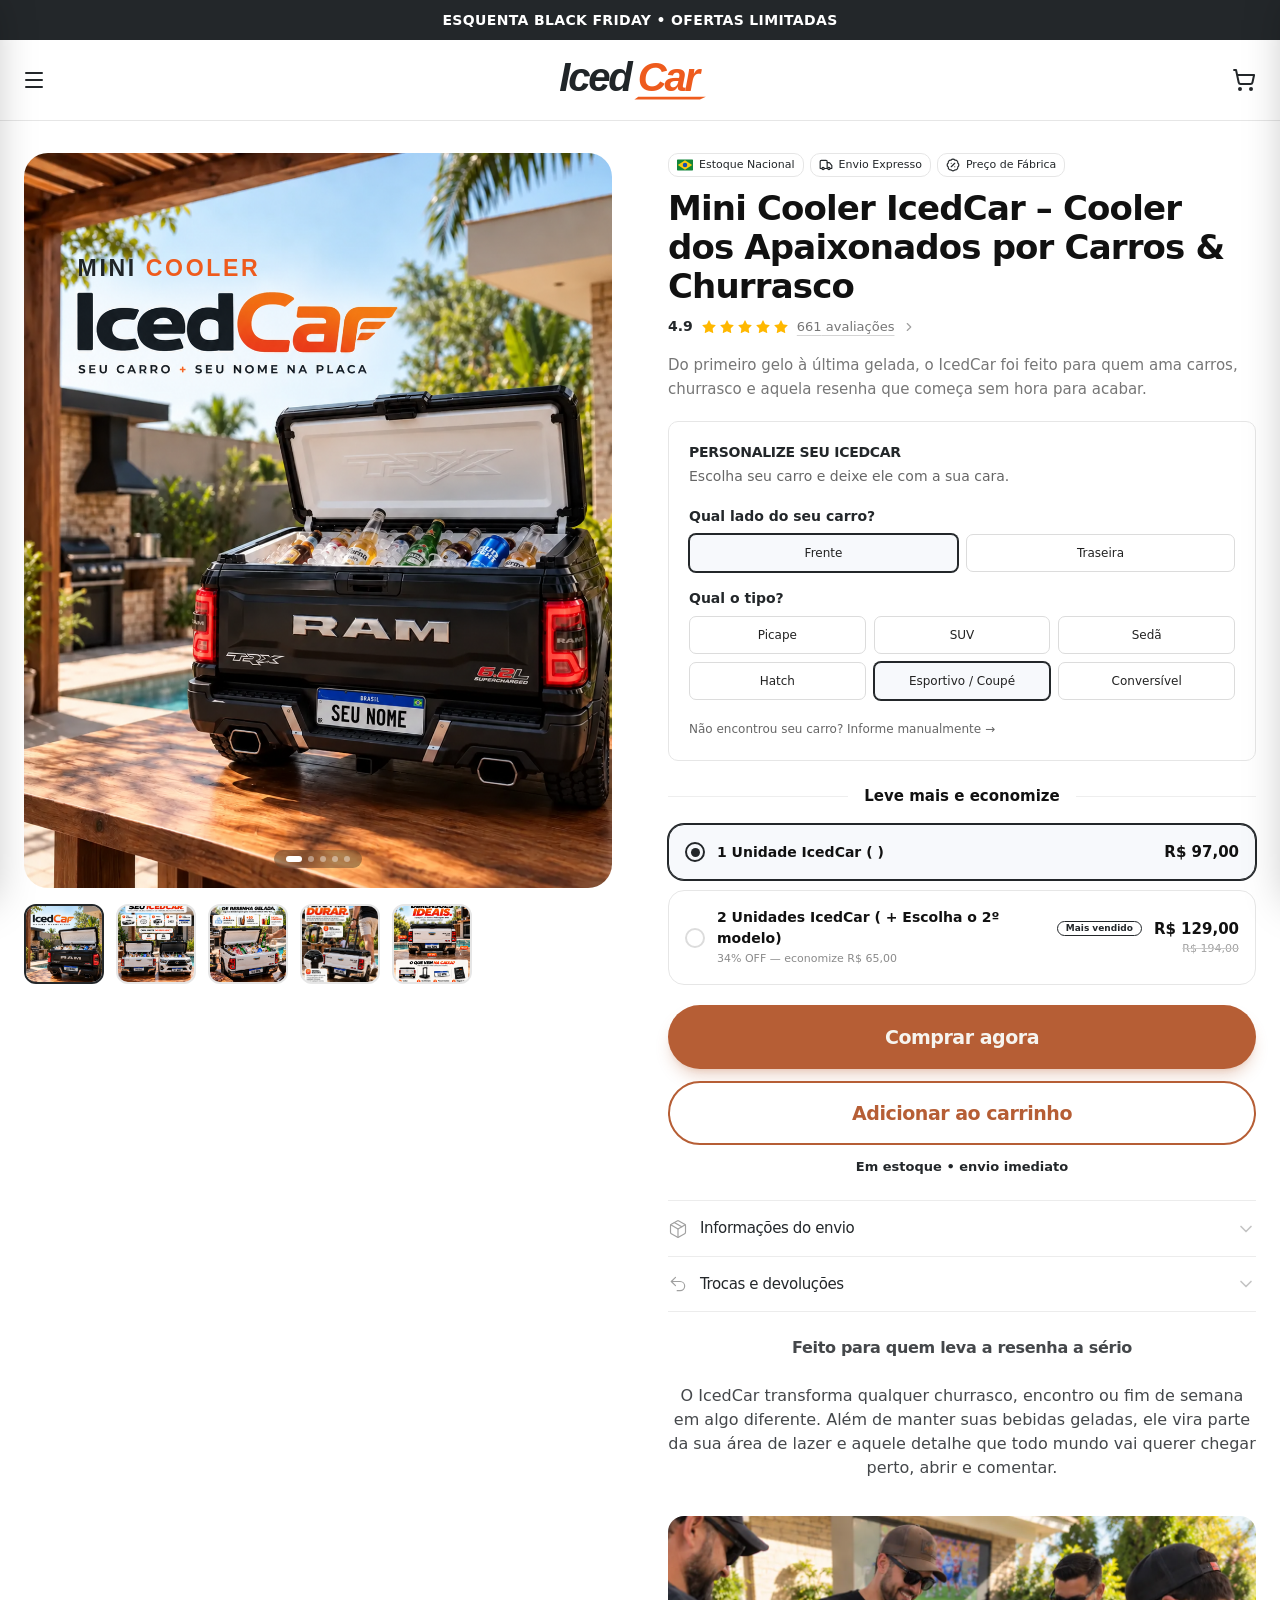
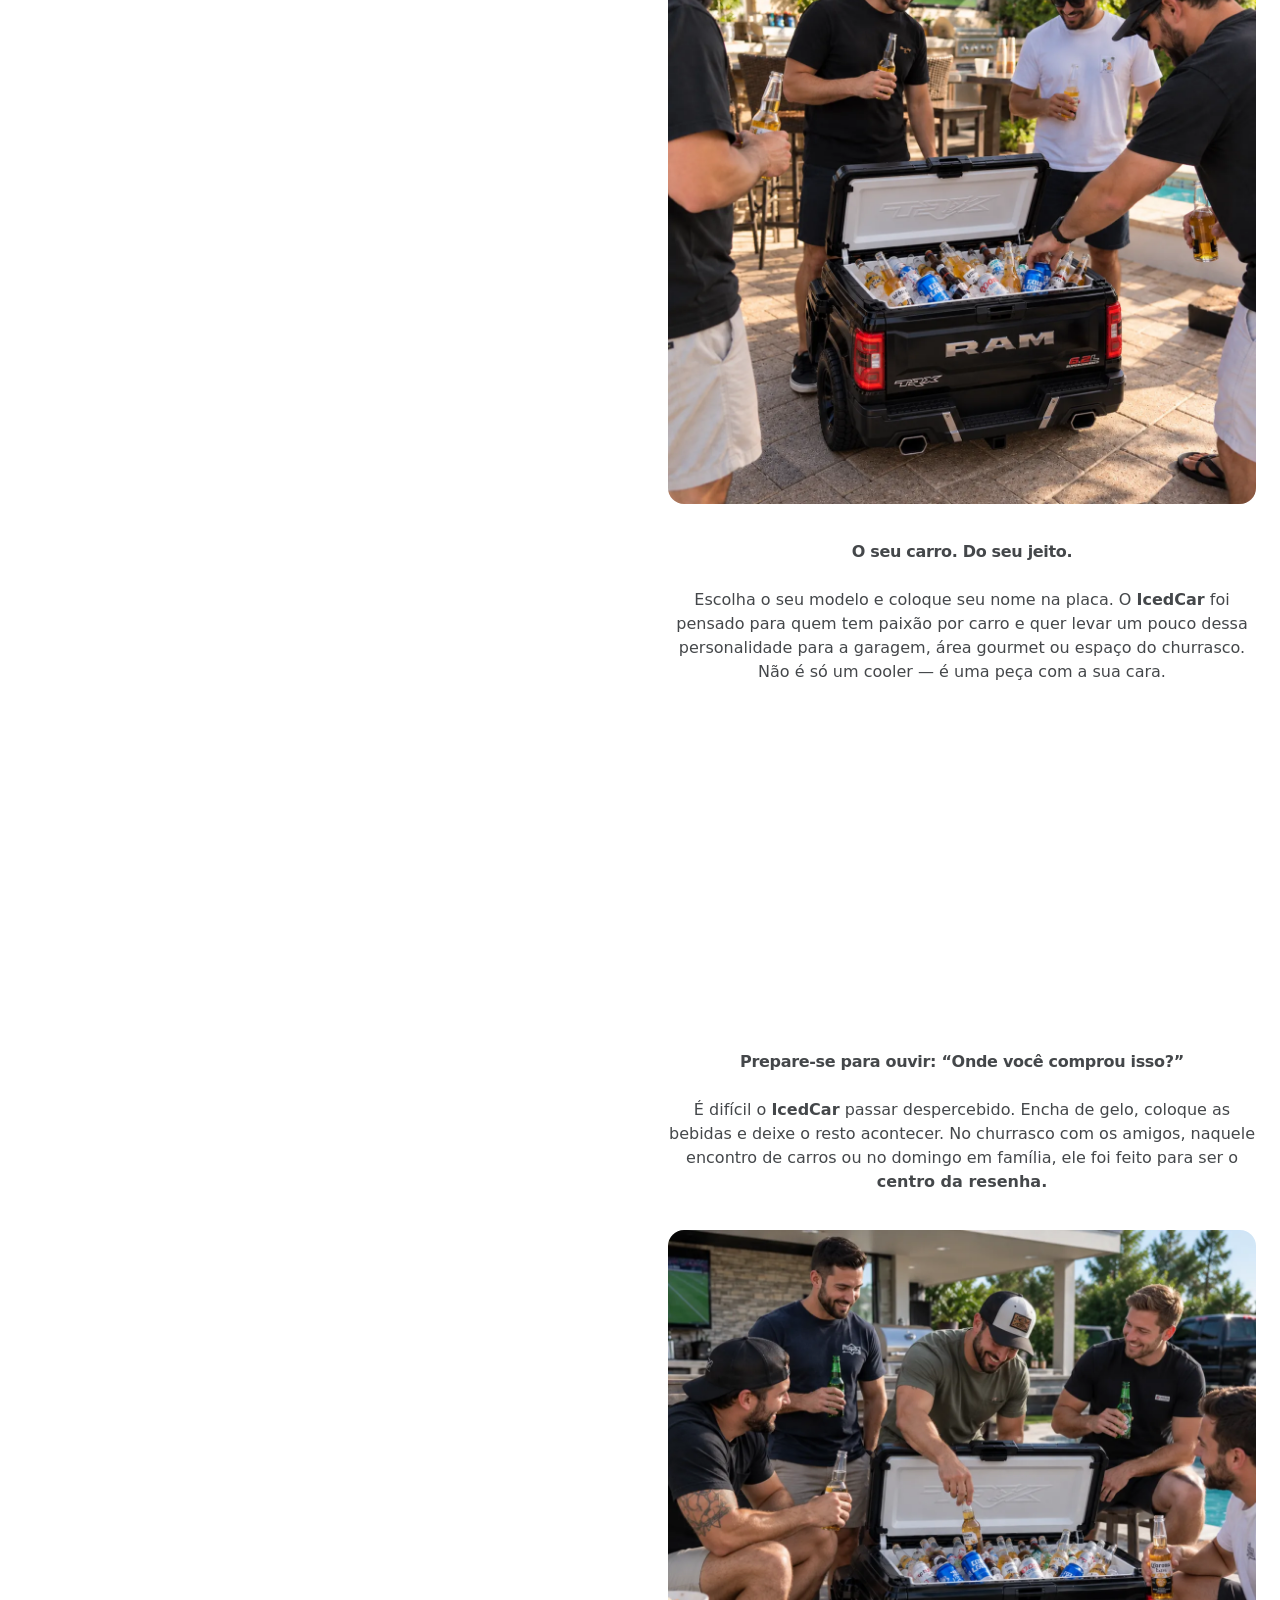
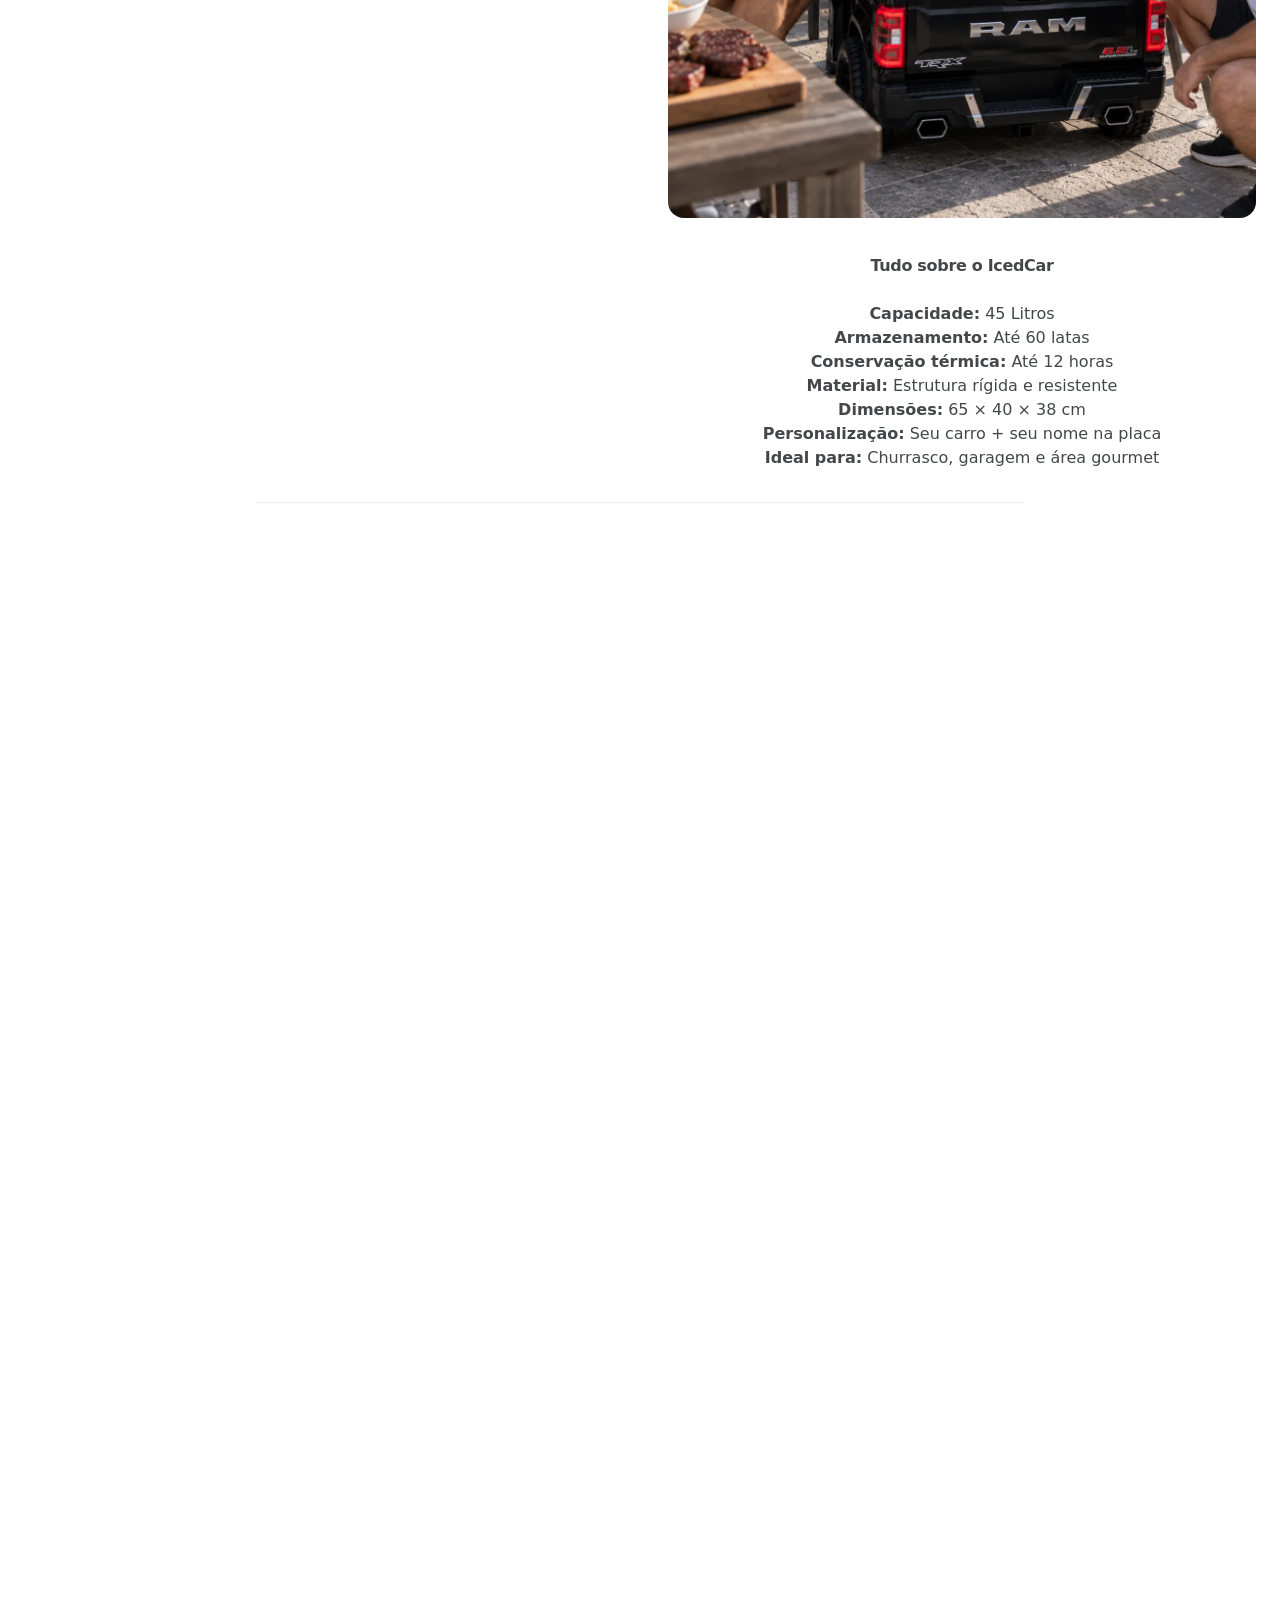
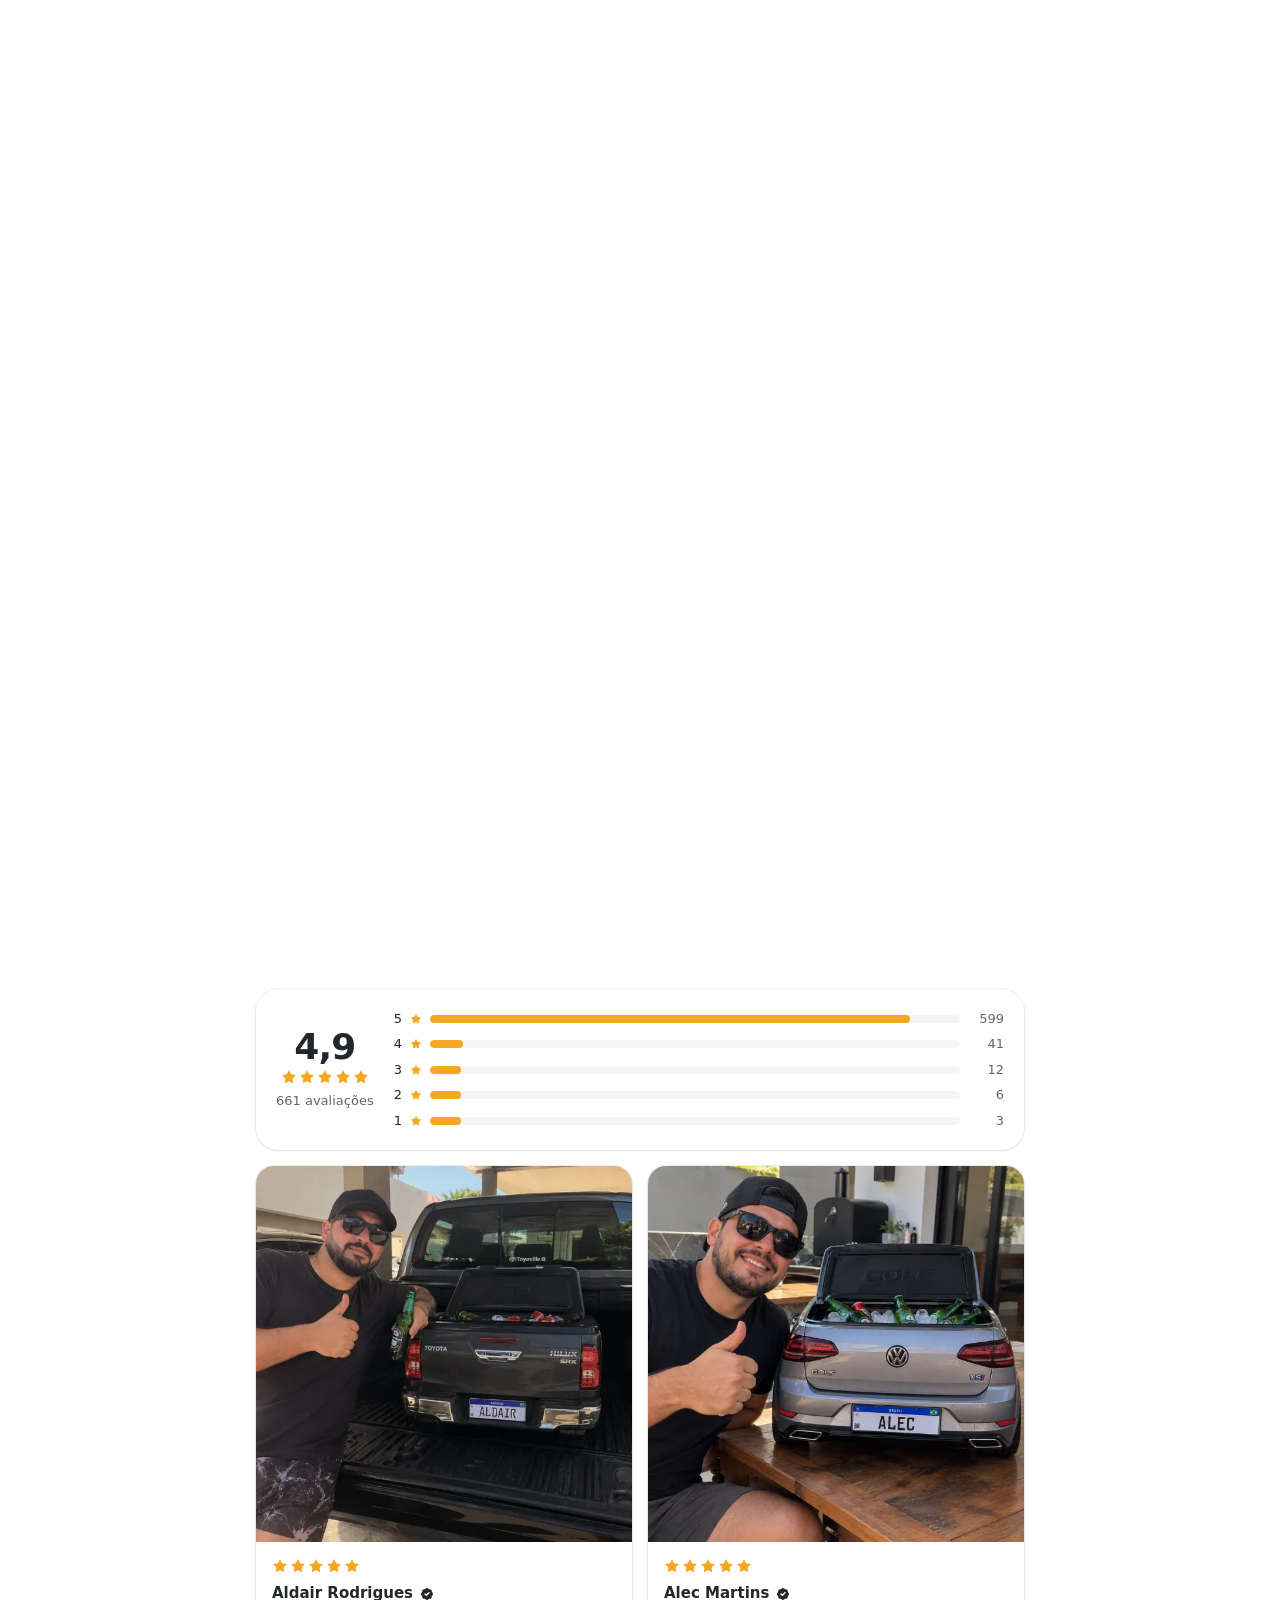
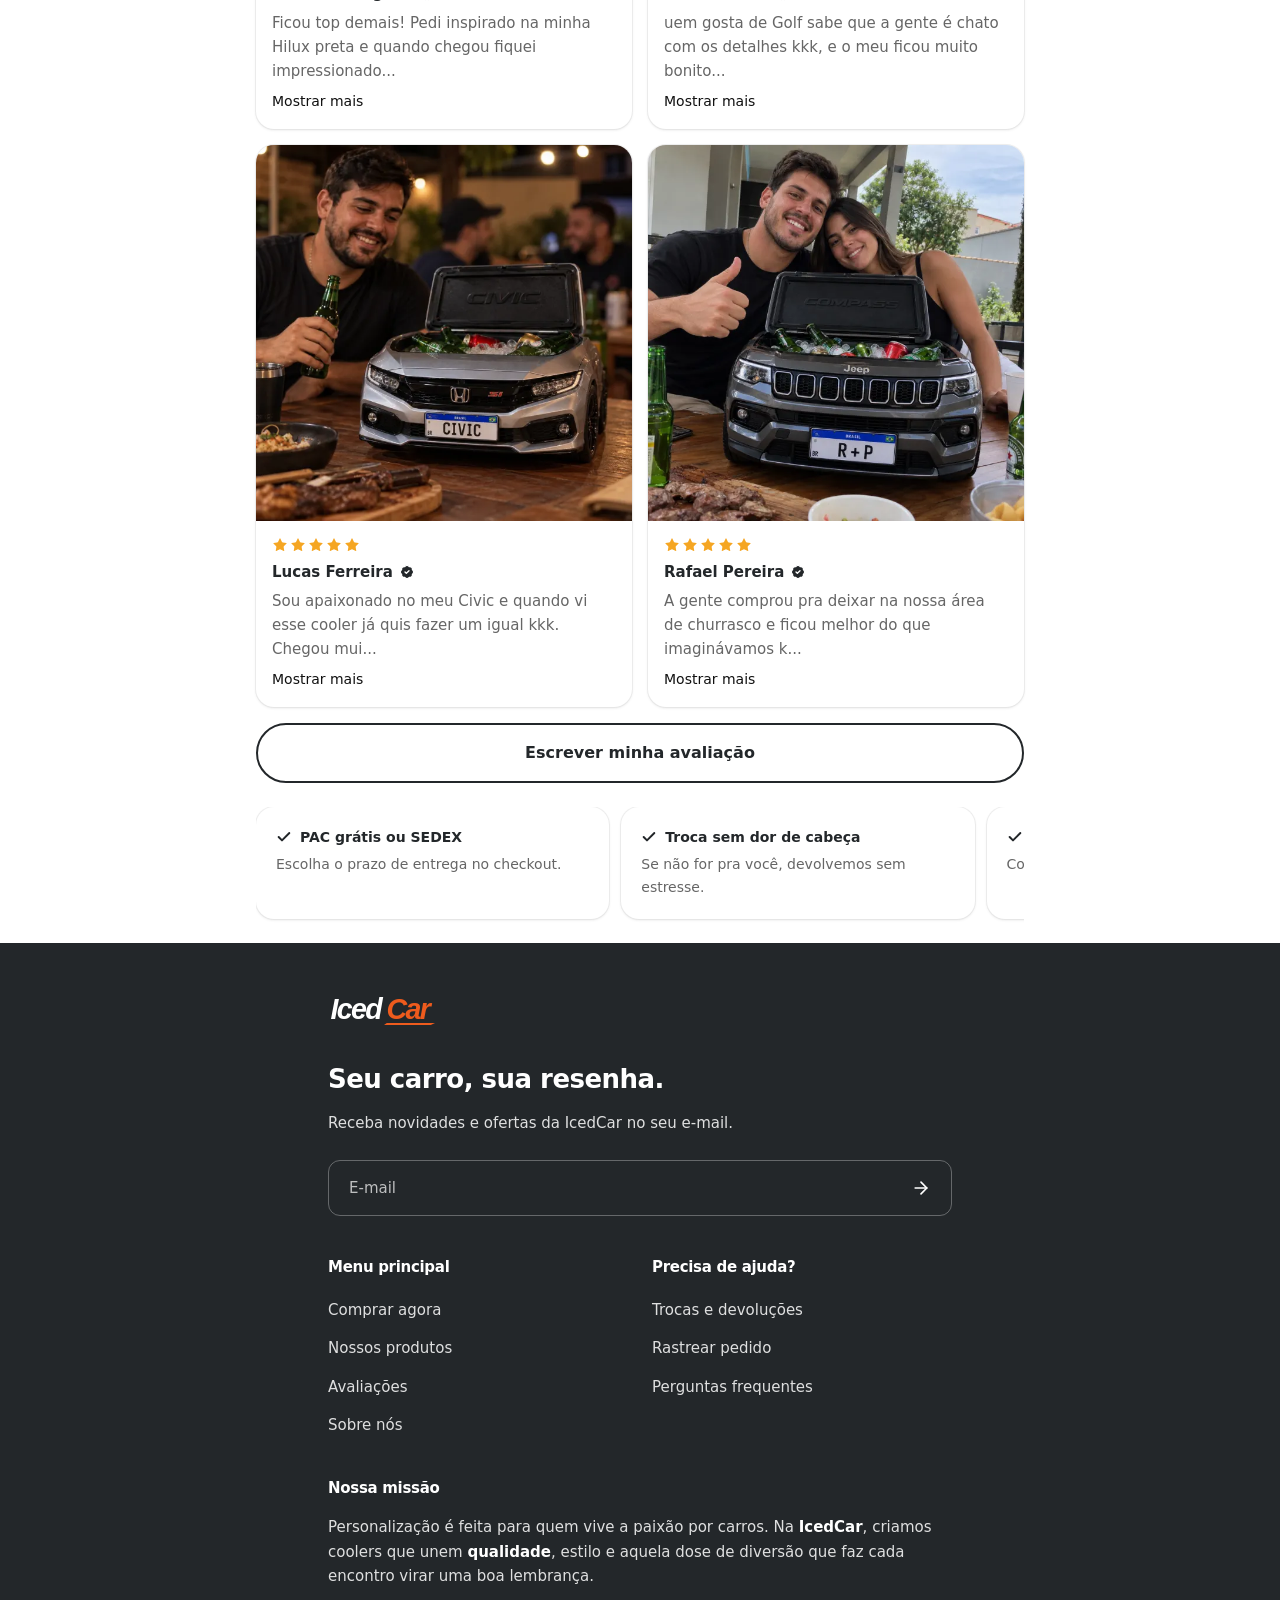
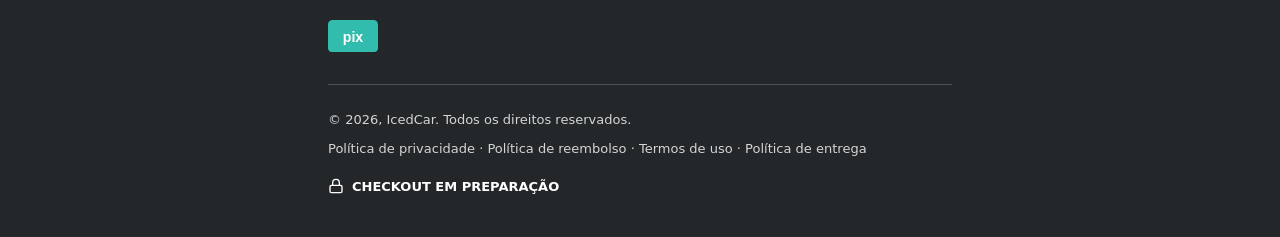
==== commit fb6a9c4f: "Update print statement from 'Hello' to 'Goodbye'" ====
--- a/index.html
+++ b/index.html
@@ -79,6 +79,142 @@
   .price-option .price-right{flex:0 0 66px!important}
 }
 </style>
+
+<style id="iced-dropdown-fix-css">
+  .iced-personalizacao { position: relative; z-index: 30; }
+  .iced-dependent-choices[hidden] { display: none !important; }
+
+  .iced-dependent-choices {
+    position: relative;
+    z-index: 60;
+  }
+
+  .iced-select {
+    position: relative;
+    z-index: 61;
+  }
+
+  .iced-select-trigger {
+    position: relative;
+    z-index: 2;
+  }
+
+  .iced-select-popover {
+    position: relative !important;
+    left: auto !important;
+    right: auto !important;
+    top: auto !important;
+    margin-top: 3px !important;
+    width: 100% !important;
+    z-index: 10080 !important;
+    box-shadow: 0 8px 20px rgba(0,0,0,.16);
+  }
+
+  .iced-select-popover[hidden] { display: none !important; }
+
+  .iced-select-options {
+    max-height: 250px;
+    overflow-y: auto;
+    -webkit-overflow-scrolling: touch;
+  }
+
+  .iced-search-wrap {
+    position: sticky;
+    top: 0;
+    z-index: 3;
+  }
+
+  @media (max-width: 576px) {
+    .iced-select-popover {
+      max-height: 292px;
+    }
+
+    .iced-select-options {
+      max-height: 245px;
+    }
+
+    .iced-option {
+      min-height: 34px;
+      padding: 8px 9px;
+    }
+
+    .iced-search-wrap {
+      padding: 6px;
+    }
+
+    .iced-select-search {
+      height: 33px;
+      font-size: 12px;
+    }
+
+    .price-option {
+      display: block !important;
+      width: 100% !important;
+      overflow: hidden !important;
+    }
+
+    .price-option > div:first-child {
+      display: grid !important;
+      grid-template-columns: 20px minmax(0,1fr) auto !important;
+      align-items: center !important;
+      gap: 8px !important;
+      width: 100% !important;
+    }
+
+    .price-option .price-details {
+      min-width: 0 !important;
+      overflow: hidden !important;
+    }
+
+    .price-option .price-title {
+      display: block !important;
+      max-width: 100% !important;
+      overflow: hidden !important;
+      text-overflow: ellipsis !important;
+      white-space: nowrap !important;
+      font-size: 11px !important;
+      line-height: 1.2 !important;
+    }
+
+    .price-option .price-discount {
+      display: block !important;
+      margin-top: 3px !important;
+      font-size: 9px !important;
+      line-height: 1.2 !important;
+      white-space: nowrap !important;
+    }
+
+    .price-option .price-right {
+      min-width: 72px !important;
+      width: 72px !important;
+      flex: none !important;
+      text-align: right !important;
+    }
+
+    .price-option .price-value {
+      display: block !important;
+      white-space: nowrap !important;
+      font-size: 13px !important;
+      line-height: 1.1 !important;
+    }
+
+    .price-option .price-old {
+      display: block !important;
+      white-space: nowrap !important;
+      font-size: 8.5px !important;
+      line-height: 1.05 !important;
+      margin-top: 2px !important;
+    }
+
+    .price-option .price-badge {
+      font-size: 6.5px !important;
+      padding: 2px 4px !important;
+      margin-left: 3px !important;
+      vertical-align: middle !important;
+    }
+  }
+</style>
+
 </head><body>
 <!--$--><div class="min-h-screen overflow-x-hidden bg-background text-foreground"><div class="bg-[hsl(var(--store-blue))] py-2.5 text-center text-[12px] font-bold uppercase tracking-wide text-white sm:text-sm">Esquenta Black Friday • Ofertas Limitadas</div><header class="border-b border-border bg-background"><div class="container grid h-20 grid-cols-3 items-center"><div class="flex justify-start"><button class="inline-flex items-center justify-center gap-2 whitespace-nowrap rounded-md text-sm font-medium ring-offset-background transition-colors focus-visible:outline-none focus-visible:ring-2 focus-visible:ring-ring focus-visible:ring-offset-2 disabled:pointer-events-none disabled:opacity-50 [&amp;_svg]:pointer-events-none [&amp;_svg]:size-4 [&amp;_svg]:shrink-0 hover:bg-accent hover:text-accent-foreground h-11 w-11" aria-label="Abrir menu"><svg xmlns="http://www.w3.org/2000/svg" width="24" height="24" viewBox="0 0 24 24" fill="none" stroke="currentColor" stroke-width="2" stroke-linecap="round" stroke-linejoin="round" class="lucide lucide-menu !h-6 !w-6" aria-hidden="true"><path d="M4 5h16"></path><path d="M4 12h16"></path><path d="M4 19h16"></path></svg></button></div><a aria-label="IcedCar — Início" href="/" class="flex justify-center"><img src="images/icedcar-logo.svg" alt="IcedCar" width="600" height="200" class="h-14 w-auto max-w-[192px] object-contain md:h-16 md:max-w-[240px]" fetchpriority="high" loading="eager" decoding="async"></a><div class="flex justify-end"><button class="gap-2 whitespace-nowrap rounded-md text-sm font-medium ring-offset-background transition-colors focus-visible:outline-none focus-visible:ring-2 focus-visible:ring-ring focus-visible:ring-offset-2 disabled:pointer-events-none disabled:opacity-50 [&amp;_svg]:pointer-events-none [&amp;_svg]:size-4 [&amp;_svg]:shrink-0 hover:bg-accent hover:text-accent-foreground relative h-12 w-12 flex items-center justify-center" aria-label="Abrir carrinho"><svg xmlns="http://www.w3.org/2000/svg" width="24" height="24" viewBox="0 0 24 24" fill="none" stroke="currentColor" stroke-width="2" stroke-linecap="round" stroke-linejoin="round" class="lucide lucide-shopping-cart !h-6 !w-6" aria-hidden="true"><circle cx="8" cy="21" r="1"></circle><circle cx="19" cy="21" r="1"></circle><path d="M2.05 2.05h2l2.66 12.42a2 2 0 0 0 2 1.58h9.78a2 2 0 0 0 1.95-1.57l1.65-7.43H5.12"></path></svg><span id="siteEnhancedCartBadge" class="site-enhanced-cart-badge">0</span></button></div></div></header><main class="container py-0 px-0 md:px-6 md:py-8"><div class="pdp-fade-in grid gap-0 md:grid-cols-2 md:gap-14"><div class="relative z-0 min-w-0"><div class="relative overflow-hidden bg-white md:rounded-3xl"><div class="flex w-full snap-x snap-mandatory overflow-x-auto scrollbar-hide" style="scrollbar-width:none;-webkit-overflow-scrolling:touch"><div class="relative aspect-[4/5] w-full shrink-0 snap-center overflow-hidden bg-white"><img src="images/icedcar-main.png" alt="Mini Cooler IcedCar – Cooler dos Apaixonados por Carros &amp; Churrasco" width="1120" height="1400" sizes="(min-width: 768px) 50vw, 100vw" class="h-full w-full object-cover" draggable="false" fetchpriority="high" loading="eager" decoding="async"><svg class="pointer-events-none absolute inset-0 h-full w-full" viewBox="0 0 1120 1400" preserveAspectRatio="xMidYMid meet" aria-hidden="true" focusable="false"><text x="102" y="234" font-family="Arial Black,Arial,sans-serif" font-size="44" font-weight="900" letter-spacing="5" fill="#202528">MINI <tspan fill="#ee5b1d">COOLER</tspan></text></svg></div><div class="relative aspect-[4/5] w-full shrink-0 snap-center overflow-hidden bg-white"><img src="images/icedcar-personalizacao.png" alt="Mini Cooler IcedCar – Cooler dos Apaixonados por Carros &amp; Churrasco" width="1120" height="1400" sizes="(min-width: 768px) 50vw, 100vw" class="h-full w-full object-cover" draggable="false" fetchpriority="low" loading="lazy" decoding="async"></div><div class="relative aspect-[4/5] w-full shrink-0 snap-center overflow-hidden bg-white"><img src="images/icedcar-capacidade.png" alt="Mini Cooler IcedCar – Cooler dos Apaixonados por Carros & Churrasco" width="1120" height="1400" sizes="(min-width: 768px) 50vw, 100vw" class="h-full w-full object-cover" draggable="false" loading="lazy" decoding="async"></div><div class="relative aspect-[4/5] w-full shrink-0 snap-center overflow-hidden bg-white"><img src="images/bbf5eedb-01a4-4d16-9f6e-0eb5f99d8a8d.webp" alt="Mini Cooler IcedCar – Cooler dos Apaixonados por Carros & Churrasco" width="1120" height="1400" sizes="(min-width: 768px) 50vw, 100vw" class="h-full w-full object-cover" draggable="false" loading="lazy" decoding="async"></div><div class="relative aspect-[4/5] w-full shrink-0 snap-center overflow-hidden bg-white"><img src="images/icedcar-dimensoes.png" alt="Mini Cooler IcedCar – Cooler dos Apaixonados por Carros & Churrasco" width="1120" height="1400" sizes="(min-width: 768px) 50vw, 100vw" class="h-full w-full object-cover" draggable="false" loading="lazy" decoding="async"></div></div><div class="absolute bottom-[48px] left-1/2 -translate-x-1/2 flex items-center justify-center gap-1.5 px-3 py-1.5 rounded-full bg-black/30 backdrop-blur-sm pointer-events-none md:bottom-5"><div class="h-1.5 rounded-full transition-all duration-300 bg-white w-4"></div><div class="h-1.5 rounded-full transition-all duration-300 bg-white/40 w-1.5"></div><div class="h-1.5 rounded-full transition-all duration-300 bg-white/40 w-1.5"></div><div class="h-1.5 rounded-full transition-all duration-300 bg-white/40 w-1.5"></div><div class="h-1.5 rounded-full transition-all duration-300 bg-white/40 w-1.5"></div></div></div><div class="mt-4 hidden w-full max-w-full overflow-hidden md:block"><div class="flex max-w-full gap-3 overflow-x-auto pb-1 scrollbar-hide snap-x snap-mandatory"><button class="h-20 w-20 shrink-0 snap-start overflow-hidden rounded-xl border-2 bg-secondary transition-all border-foreground"><img src="images/icedcar-main.png" alt="Mini Cooler IcedCar – Cooler dos Apaixonados por Carros &amp; Churrasco" width="80" height="80" class="h-full w-full object-cover" loading="lazy" decoding="async"></button><button class="h-20 w-20 shrink-0 snap-start overflow-hidden rounded-xl border-2 bg-secondary transition-all border-border hover:border-foreground/50"><img src="images/icedcar-personalizacao.png" alt="Mini Cooler IcedCar – Cooler dos Apaixonados por Carros &amp; Churrasco" width="80" height="80" class="h-full w-full object-cover" loading="lazy" decoding="async"></button><button class="h-20 w-20 shrink-0 snap-start overflow-hidden rounded-xl border-2 bg-secondary transition-all border-border hover:border-foreground/50"><img src="images/icedcar-capacidade.png" alt="Mini Cooler IcedCar – Cooler dos Apaixonados por Carros &amp; Churrasco" width="80" height="80" class="h-full w-full object-cover" loading="lazy" decoding="async"></button><button class="h-20 w-20 shrink-0 snap-start overflow-hidden rounded-xl border-2 bg-secondary transition-all border-border hover:border-foreground/50"><img src="images/bbf5eedb-01a4-4d16-9f6e-0eb5f99d8a8d.webp" alt="Mini Cooler IcedCar – Cooler dos Apaixonados por Carros &amp; Churrasco" width="80" height="80" class="h-full w-full object-cover" loading="lazy" decoding="async"></button><button class="h-20 w-20 shrink-0 snap-start overflow-hidden rounded-xl border-2 bg-secondary transition-all border-border hover:border-foreground/50"><img src="images/icedcar-dimensoes.png" alt="Mini Cooler IcedCar – Cooler dos Apaixonados por Carros &amp; Churrasco" width="80" height="80" class="h-full w-full object-cover" loading="lazy" decoding="async"></button></div></div></div><div class="relative z-20 -mt-6 flex min-w-0 flex-col rounded-t-[28px] bg-background px-6 pt-7 md:mt-0 md:rounded-none md:px-0 md:pt-0 pb-6 md:pb-0"><div class="mb-3 grid grid-cols-3 items-stretch gap-1 md:flex md:gap-1.5" aria-label="Vantagens da loja"><span class="inline-flex min-w-0 items-center justify-center gap-0.5 rounded-md border border-border bg-background px-1 py-1 text-center text-[9px] font-medium leading-tight text-foreground md:gap-1.5 md:px-2 md:text-[11px]"><svg aria-hidden="true" viewBox="0 0 20 14" class="h-2.5 w-3 shrink-0 rounded-[1px] md:h-3 md:w-4"><path d="M0 0h20v14H0z" class="fill-[hsl(var(--brazil-flag-green))]"></path><path d="m10 1 9 6-9 6-9-6z" class="fill-[hsl(var(--brazil-flag-yellow))]"></path><circle cx="10" cy="7" r="2.8" class="fill-[hsl(var(--brazil-flag-blue))]"></circle></svg>Estoque Nacional</span><span class="inline-flex min-w-0 items-center justify-center gap-0.5 rounded-md border border-border bg-background px-1 py-1 text-center text-[9px] font-medium leading-tight text-foreground md:gap-1.5 md:px-2 md:text-[11px]"><svg xmlns="http://www.w3.org/2000/svg" width="24" height="24" viewBox="0 0 24 24" fill="none" stroke="currentColor" stroke-width="2" stroke-linecap="round" stroke-linejoin="round" class="lucide lucide-truck h-3 w-3 shrink-0 md:h-3.5 md:w-3.5" aria-hidden="true"><path d="M14 18V6a2 2 0 0 0-2-2H4a2 2 0 0 0-2 2v11a1 1 0 0 0 1 1h2"></path><path d="M15 18H9"></path><path d="M19 18h2a1 1 0 0 0 1-1v-3.65a1 1 0 0 0-.22-.624l-3.48-4.35A1 1 0 0 0 17.52 8H14"></path><circle cx="17" cy="18" r="2"></circle><circle cx="7" cy="18" r="2"></circle></svg>Envio Expresso</span><span class="inline-flex min-w-0 items-center justify-center gap-0.5 rounded-md border border-border bg-background px-1 py-1 text-center text-[9px] font-medium leading-tight text-foreground md:gap-1.5 md:px-2 md:text-[11px]"><svg xmlns="http://www.w3.org/2000/svg" width="24" height="24" viewBox="0 0 24 24" fill="none" stroke="currentColor" stroke-width="2" stroke-linecap="round" stroke-linejoin="round" class="lucide lucide-badge-percent h-3 w-3 shrink-0 md:h-3.5 md:w-3.5" aria-hidden="true"><path d="M3.85 8.62a4 4 0 0 1 4.78-4.77 4 4 0 0 1 6.74 0 4 4 0 0 1 4.78 4.78 4 4 0 0 1 0 6.74 4 4 0 0 1-4.77 4.78 4 4 0 0 1-6.75 0 4 4 0 0 1-4.78-4.77 4 4 0 0 1 0-6.76Z"></path><path d="m15 9-6 6"></path><path d="M9 9h.01"></path><path d="M15 15h.01"></path></svg>Preço de Fábrica</span></div><h1 class="text-[26px] md:text-[34px] font-extrabold leading-[1.15] tracking-tight text-[#111111]">Mini Cooler IcedCar – Cooler dos Apaixonados por Carros &amp; Churrasco</h1><div class="mt-2.5 flex items-center gap-2"><span class="text-[14px] font-bold text-foreground">4.9</span><div class="flex items-center gap-0.5"><svg xmlns="http://www.w3.org/2000/svg" width="24" height="24" viewBox="0 0 24 24" fill="none" stroke="currentColor" stroke-width="0" stroke-linecap="round" stroke-linejoin="round" class="lucide lucide-star h-4 w-4 fill-[#FFB800]" aria-hidden="true"><path d="M11.525 2.295a.53.53 0 0 1 .95 0l2.31 4.679a2.123 2.123 0 0 0 1.595 1.16l5.166.756a.53.53 0 0 1 .294.904l-3.736 3.638a2.123 2.123 0 0 0-.611 1.878l.882 5.14a.53.53 0 0 1-.771.56l-4.618-2.428a2.122 2.122 0 0 0-1.973 0L6.396 21.01a.53.53 0 0 1-.77-.56l.881-5.139a2.122 2.122 0 0 0-.611-1.879L2.16 9.795a.53.53 0 0 1 .294-.906l5.165-.755a2.122 2.122 0 0 0 1.597-1.16z"></path></svg><svg xmlns="http://www.w3.org/2000/svg" width="24" height="24" viewBox="0 0 24 24" fill="none" stroke="currentColor" stroke-width="0" stroke-linecap="round" stroke-linejoin="round" class="lucide lucide-star h-4 w-4 fill-[#FFB800]" aria-hidden="true"><path d="M11.525 2.295a.53.53 0 0 1 .95 0l2.31 4.679a2.123 2.123 0 0 0 1.595 1.16l5.166.756a.53.53 0 0 1 .294.904l-3.736 3.638a2.123 2.123 0 0 0-.611 1.878l.882 5.14a.53.53 0 0 1-.771.56l-4.618-2.428a2.122 2.122 0 0 0-1.973 0L6.396 21.01a.53.53 0 0 1-.77-.56l.881-5.139a2.122 2.122 0 0 0-.611-1.879L2.16 9.795a.53.53 0 0 1 .294-.906l5.165-.755a2.122 2.122 0 0 0 1.597-1.16z"></path></svg><svg xmlns="http://www.w3.org/2000/svg" width="24" height="24" viewBox="0 0 24 24" fill="none" stroke="currentColor" stroke-width="0" stroke-linecap="round" stroke-linejoin="round" class="lucide lucide-star h-4 w-4 fill-[#FFB800]" aria-hidden="true"><path d="M11.525 2.295a.53.53 0 0 1 .95 0l2.31 4.679a2.123 2.123 0 0 0 1.595 1.16l5.166.756a.53.53 0 0 1 .294.904l-3.736 3.638a2.123 2.123 0 0 0-.611 1.878l.882 5.14a.53.53 0 0 1-.771.56l-4.618-2.428a2.122 2.122 0 0 0-1.973 0L6.396 21.01a.53.53 0 0 1-.77-.56l.881-5.139a2.122 2.122 0 0 0-.611-1.879L2.16 9.795a.53.53 0 0 1 .294-.906l5.165-.755a2.122 2.122 0 0 0 1.597-1.16z"></path></svg><svg xmlns="http://www.w3.org/2000/svg" width="24" height="24" viewBox="0 0 24 24" fill="none" stroke="currentColor" stroke-width="0" stroke-linecap="round" stroke-linejoin="round" class="lucide lucide-star h-4 w-4 fill-[#FFB800]" aria-hidden="true"><path d="M11.525 2.295a.53.53 0 0 1 .95 0l2.31 4.679a2.123 2.123 0 0 0 1.595 1.16l5.166.756a.53.53 0 0 1 .294.904l-3.736 3.638a2.123 2.123 0 0 0-.611 1.878l.882 5.14a.53.53 0 0 1-.771.56l-4.618-2.428a2.122 2.122 0 0 0-1.973 0L6.396 21.01a.53.53 0 0 1-.77-.56l.881-5.139a2.122 2.122 0 0 0-.611-1.879L2.16 9.795a.53.53 0 0 1 .294-.906l5.165-.755a2.122 2.122 0 0 0 1.597-1.16z"></path></svg><svg xmlns="http://www.w3.org/2000/svg" width="24" height="24" viewBox="0 0 24 24" fill="none" stroke="currentColor" stroke-width="0" stroke-linecap="round" stroke-linejoin="round" class="lucide lucide-star h-4 w-4 fill-[#FFB800]" aria-hidden="true"><path d="M11.525 2.295a.53.53 0 0 1 .95 0l2.31 4.679a2.123 2.123 0 0 0 1.595 1.16l5.166.756a.53.53 0 0 1 .294.904l-3.736 3.638a2.123 2.123 0 0 0-.611 1.878l.882 5.14a.53.53 0 0 1-.771.56l-4.618-2.428a2.122 2.122 0 0 0-1.973 0L6.396 21.01a.53.53 0 0 1-.77-.56l.881-5.139a2.122 2.122 0 0 0-.611-1.879L2.16 9.795a.53.53 0 0 1 .294-.906l5.165-.755a2.122 2.122 0 0 0 1.597-1.16z"></path></svg></div><button class="text-[13px] font-medium text-[#767676] underline underline-offset-4 decoration-[#d4d4d4]">661<!-- --> avaliações</button><svg xmlns="http://www.w3.org/2000/svg" width="24" height="24" viewBox="0 0 24 24" fill="none" stroke="currentColor" stroke-width="2" stroke-linecap="round" stroke-linejoin="round" class="lucide lucide-chevron-right h-3.5 w-3.5 text-[#a0a0a0]" aria-hidden="true"><path d="m9 18 6-6-6-6"></path></svg></div><div class="mt-4 space-y-2.5"><p class="text-[15px] leading-[1.6] text-[#767676]">Do primeiro gelo à última gelada, o IcedCar foi feito para quem ama carros, churrasco e aquela resenha que começa sem hora para acabar.</p></div><section aria-label="Personalize seu IcedCar" class="mt-5 scroll-mt-20 rounded-md border bg-background p-4 transition-colors md:p-5 border-border iced-personalizacao">
   <h2 class="text-sm font-bold uppercase text-foreground">Personalize seu IcedCar</h2>
@@ -105,6 +241,7 @@
       </div>
     </div>
 
+    <div id="icedDependentChoices" class="iced-dependent-choices" hidden>
     <div class="iced-select" data-select="brand">
       <label class="iced-field-label">Marca</label>
       <button type="button" class="iced-select-trigger" aria-haspopup="listbox" aria-expanded="false">
@@ -166,9 +303,10 @@
       </div>
     </div>
 
+    </div>
     <button class="inline-flex items-center justify-center gap-2 whitespace-nowrap rounded-md ring-offset-background transition-colors focus-visible:outline-none focus-visible:ring-2 focus-visible:ring-ring focus-visible:ring-offset-2 disabled:pointer-events-none disabled:opacity-50 underline-offset-4 hover:underline mt-0 h-auto p-0 text-left text-xs font-medium text-muted-foreground hover:text-accent" type="button">Não encontrou seu carro? Informe manualmente →</button>
   </div>
-</section><div class="mt-6"><div class="flex items-center gap-4 pb-1"><div class="h-[1px] flex-1 bg-[#eeeeee]"></div><span class="text-[15px] font-bold text-[#111111]">Leve mais e economize</span><div class="h-[1px] flex-1 bg-[#eeeeee]"></div></div><div class="mt-3 space-y-2.5"><button class="price-option" class="relative w-full overflow-hidden rounded-[16px] border px-4 py-4 text-left transition-all border-[hsl(var(--store-blue))] shadow-[0_0_0_1px_hsl(var(--store-blue))] bg-[#f7f9fc]"><div class="flex items-center gap-3"><div class="flex h-[20px] w-[20px] shrink-0 items-center justify-center rounded-full border-2 transition-colors border-[hsl(var(--store-blue))]"><div class="h-[9px] w-[9px] rounded-full bg-[hsl(var(--store-blue))]"></div></div><div class="price-details min-w-0 flex-1"><div class="flex items-center gap-1.5"><span class="price-title text-[14px] font-bold text-[#111111]">1 Unidade IcedCar (Escolha o modelo)</span></div></div><div class="price-right shrink-0 text-right"><div class="price-value text-[15px] font-bold text-[#111111]">R$&nbsp;97,00</div></div></div></button><button class="price-option" class="relative w-full overflow-hidden rounded-[16px] border px-4 py-4 text-left transition-all border-[#e6e6e6] bg-white"><div class="flex items-center gap-3"><div class="flex h-[20px] w-[20px] shrink-0 items-center justify-center rounded-full border-2 transition-colors border-[#dcdcdc]"></div><div class="price-details min-w-0 flex-1"><div class="flex items-center gap-1.5"><span class="price-title text-[14px] font-bold text-[#111111]">2 Unidades IcedCar (Escolha os modelos)</span><span class="price-badge shrink-0 whitespace-nowrap rounded-full border border-[hsl(var(--store-blue))] px-2 py-[2px] text-[9px] font-semibold leading-none text-[hsl(var(--store-blue))]">Mais vendido</span></div><div class="mt-0.5 price-discount whitespace-nowrap text-[11px] font-medium text-[#8a8a8a]">34<!-- -->% OFF — economize <!-- -->R$&nbsp;65,00</div></div><div class="price-right shrink-0 text-right"><div class="price-value text-[15px] font-bold text-[#111111]">R$&nbsp;129,00</div><div class="price-old whitespace-nowrap text-[11px] font-medium text-[#a0a0a0] line-through decoration-[#c9c9c9]">R$&nbsp;194,00</div></div></div></button></div></div><button class="inline-flex items-center justify-center gap-2 whitespace-nowrap ring-offset-background focus-visible:outline-none focus-visible:ring-2 focus-visible:ring-ring focus-visible:ring-offset-2 disabled:pointer-events-none disabled:opacity-50 [&amp;_svg]:pointer-events-none [&amp;_svg]:size-4 [&amp;_svg]:shrink-0 px-4 py-2 mt-5 h-[64px] w-full rounded-full text-[19px] font-bold tracking-tight transition-all active:scale-[0.99] bg-accent text-accent-foreground hover:bg-accent/90 shadow-lg shadow-accent/25">Comprar agora</button><button class="inline-flex items-center justify-center gap-2 whitespace-nowrap ring-offset-background focus-visible:outline-none focus-visible:ring-2 focus-visible:ring-ring focus-visible:ring-offset-2 disabled:pointer-events-none disabled:opacity-50 [&amp;_svg]:pointer-events-none [&amp;_svg]:size-4 [&amp;_svg]:shrink-0 hover:text-accent-foreground px-4 py-2 mt-3 h-[64px] w-full rounded-full text-[19px] font-bold tracking-tight transition-all active:scale-[0.99] border-2 border-accent bg-background text-accent hover:bg-accent/5">Adicionar ao carrinho</button><div class="mt-3 text-center" hidden=""><p class="text-[13px] font-medium text-[#8a8a8a]">Você economiza R$ 65,00 nesta compra</p></div><p class="mt-3 text-center text-[13px] font-semibold text-foreground">Em estoque <span aria-hidden="true">•</span> envio imediato</p><div class="mt-6 border-t border-[#ececec]" data-orientation="vertical"><div data-state="closed" data-orientation="vertical" class="border-b border-[#ececec]"><h3 data-orientation="vertical" data-state="closed" class="flex"><button type="button" aria-expanded="false" data-state="closed" data-orientation="vertical" id="radix-_R_1fijaq_" class="flex flex-1 items-center justify-between transition-all [&amp;[data-state=open]>svg]:rotate-180 py-4 text-[15px] font-medium tracking-tight hover:no-underline [&amp;>svg]:h-5 [&amp;>svg]:w-5 [&amp;>svg]:text-[#c4c4c4]" data-radix-collection-item=""><span class="flex items-center gap-3"><svg xmlns="http://www.w3.org/2000/svg" width="24" height="24" viewBox="0 0 24 24" fill="none" stroke="currentColor" stroke-width="1.4" stroke-linecap="round" stroke-linejoin="round" class="lucide lucide-package h-5 w-5 text-[#a0a0a0]" aria-hidden="true"><path d="M11 21.73a2 2 0 0 0 2 0l7-4A2 2 0 0 0 21 16V8a2 2 0 0 0-1-1.73l-7-4a2 2 0 0 0-2 0l-7 4A2 2 0 0 0 3 8v8a2 2 0 0 0 1 1.73z"></path><path d="M12 22V12"></path><polyline points="3.29 7 12 12 20.71 7"></polyline><path d="m7.5 4.27 9 5.15"></path></svg>Informações do envio</span><svg xmlns="http://www.w3.org/2000/svg" width="24" height="24" viewBox="0 0 24 24" fill="none" stroke="currentColor" stroke-width="2" stroke-linecap="round" stroke-linejoin="round" class="lucide lucide-chevron-down h-4 w-4 shrink-0 transition-transform duration-200" aria-hidden="true"><path d="m6 9 6 6 6-6"></path></svg></button></h3><div data-state="closed" id="radix-_R_5fijaq_" hidden="" role="region" aria-labelledby="radix-_R_1fijaq_" data-orientation="vertical" class="overflow-hidden text-sm transition-all data-[state=closed]:animate-accordion-up data-[state=open]:animate-accordion-down" style="--radix-accordion-content-height:var(--radix-collapsible-content-height);--radix-accordion-content-width:var(--radix-collapsible-content-width)"></div></div><div data-state="closed" data-orientation="vertical" class="border-b border-[#ececec]"><h3 data-orientation="vertical" data-state="closed" class="flex"><button type="button" aria-expanded="false" data-state="closed" data-orientation="vertical" id="radix-_R_2fijaq_" class="flex flex-1 items-center justify-between transition-all [&amp;[data-state=open]>svg]:rotate-180 py-4 text-[15px] font-medium tracking-tight hover:no-underline [&amp;>svg]:h-5 [&amp;>svg]:w-5 [&amp;>svg]:text-[#c4c4c4]" data-radix-collection-item=""><span class="flex items-center gap-3"><svg xmlns="http://www.w3.org/2000/svg" width="24" height="24" viewBox="0 0 24 24" fill="none" stroke="currentColor" stroke-width="1.4" stroke-linecap="round" stroke-linejoin="round" class="lucide lucide-undo2 lucide-undo-2 h-5 w-5 text-[#a0a0a0]" aria-hidden="true"><path d="M9 14 4 9l5-5"></path><path d="M4 9h10.5a5.5 5.5 0 0 1 5.5 5.5a5.5 5.5 0 0 1-5.5 5.5H11"></path></svg>Trocas e devoluções</span><svg xmlns="http://www.w3.org/2000/svg" width="24" height="24" viewBox="0 0 24 24" fill="none" stroke="currentColor" stroke-width="2" stroke-linecap="round" stroke-linejoin="round" class="lucide lucide-chevron-down h-4 w-4 shrink-0 transition-transform duration-200" aria-hidden="true"><path d="m6 9 6 6 6-6"></path></svg></button></h3><div data-state="closed" id="radix-_R_6fijaq_" hidden="" role="region" aria-labelledby="radix-_R_2fijaq_" data-orientation="vertical" class="overflow-hidden text-sm transition-all data-[state=closed]:animate-accordion-up data-[state=open]:animate-accordion-down" style="--radix-accordion-content-height:var(--radix-collapsible-content-height);--radix-accordion-content-width:var(--radix-collapsible-content-width)"></div></div></div><div class="mt-6"><div class="prose prose-sm md:prose-base max-w-none text-foreground/85 [&amp;_a]:text-accent [&amp;_a]:underline [&amp;_img]:rounded-2xl [&amp;_img]:my-3 [&amp;_img]:w-full [&amp;_video]:pointer-events-none [&amp;_video]:select-none [&amp;_video]:rounded-2xl [&amp;_video]:my-3 [&amp;_video]:w-full"><h2 style="text-align: center;">Feito para quem leva a resenha a sério</h2><div><br></div><div style="text-align: center;">O IcedCar transforma qualquer churrasco, encontro ou fim de semana em algo diferente. Além de manter suas bebidas geladas, ele vira parte da sua área de lazer e aquele detalhe que todo mundo vai querer chegar perto, abrir e comentar.</div><div style="text-align: center;"><br></div><div style="text-align: center;"><p><img loading="lazy" decoding="async" src="images/99f14358-90d0-4699-b697-419cdfd5d67b.webp" alt=""></p></div><div style="text-align: center;"><br></div><h2 style="text-align: center;">O seu carro. Do seu jeito.</h2><div><br></div><div style="text-align: center;">Escolha o seu modelo e coloque seu nome na placa. O <b>IcedCar</b> foi pensado para quem tem paixão por carro e quer levar um pouco dessa personalidade para a garagem, área gourmet ou espaço do churrasco. Não é só um cooler — é uma peça com a sua cara.</div><div style="text-align: center;"><br></div><div style="text-align: center;"><p><video data-src="/media/f671f7a4-6cfb-401f-a9f9-86ad4c342659.mp4" playsinline="" webkit-playsinline="" muted="" autoplay="" loop="" preload="none" controlslist="nodownload noplaybackrate nofullscreen" disablepictureinpicture="" tabindex="-1" aria-hidden="true"></video></p></div><div style="text-align: center;"><br></div><h2 style="text-align: center;">Prepare-se para ouvir: “Onde você comprou isso?”</h2><div><br></div><div style="text-align: center;">É difícil o <b>IcedCar</b> passar despercebido. Encha de gelo, coloque as bebidas e deixe o resto acontecer. No churrasco com os amigos, naquele encontro de carros ou no domingo em família, ele foi feito para ser o <b>centro da resenha.</b></div><div style="text-align: center;"><b><br></b></div><div style="text-align: center;"><p><img loading="lazy" decoding="async" src="images/4e4785a5-d1e9-4474-88cc-da2e5ef7a655.webp" alt=""></p></div><div style="text-align: center;"><b><br></b></div><h2 style="text-align: center;"><b>Tudo sobre o IcedCar</b></h2><div><b><br></b></div><div style="text-align: center;"><b>Capacidade:</b> 45 Litros</div><div style="text-align: center;"><b>Armazenamento:</b> Até 60 latas</div><div style="text-align: center;"><b>Conservação térmica:</b> Até 12 horas</div><div style="text-align: center;"><b>Material:</b> Estrutura rígida e resistente</div><div style="text-align: center;"><b>Dimensões:</b> 65 × 40 × 38 cm</div><div style="text-align: center;"><b>Personalização:</b> Seu carro + seu nome na placa</div><div style="text-align: center;"><b>Ideal para:</b> Churrasco, garagem e área gourmet</div></div></div></div></div></main><div class="max-w-3xl mx-auto px-4 md:px-0"><div class="h-px bg-border/70"></div></div><!--$--><div class="[content-visibility:auto] [contain-intrinsic-size:auto_900px]"><section class="bg-[hsl(var(--comparison-background))] py-8 md:py-12"><div class="container max-w-2xl px-6"><h2 class="text-center text-[24px] font-extrabold leading-tight tracking-tight text-foreground md:text-[30px]">Porque escolher o <span class="text-primary">IcedCar</span>?</h2><p class="mx-auto mt-2.5 max-w-md text-center text-[15px] leading-[1.6] text-muted-foreground">A gente entrega <strong class="text-foreground">qualidade, segurança e duas opções de frete</strong> — sem enrolação. Por isso milhares de clientes confiam na gente.</p><div class="mt-6"><div class="relative z-10 grid grid-cols-[1fr_110px_90px] items-end"><span></span><div class="-mb-px flex h-11 items-center justify-center rounded-t-xl bg-primary px-2"><img src="images/icedcar-logo-white.svg" alt="IcedCar" width="600" height="200" loading="lazy" decoding="async" class="h-7 w-auto object-contain"></div><span class="flex h-11 items-center justify-center text-center text-[15px] font-bold text-foreground">Outros</span></div><div class="relative overflow-hidden rounded-2xl bg-[hsl(var(--comparison-background))] shadow-sm ring-1 ring-border"><div class="grid grid-cols-[1fr_110px_90px] items-stretch "><div class="px-4 py-4 text-center text-[15px] font-semibold text-foreground">Qualidade</div><div class="flex items-center justify-center bg-primary"><svg xmlns="http://www.w3.org/2000/svg" width="24" height="24" viewBox="0 0 24 24" fill="none" stroke="currentColor" stroke-width="3" stroke-linecap="round" stroke-linejoin="round" class="lucide lucide-check h-6 w-6 text-primary-foreground" aria-hidden="true"><path d="M20 6 9 17l-5-5"></path></svg></div><div class="flex items-center justify-center"><svg xmlns="http://www.w3.org/2000/svg" width="24" height="24" viewBox="0 0 24 24" fill="none" stroke="currentColor" stroke-width="3" stroke-linecap="round" stroke-linejoin="round" class="lucide lucide-x h-6 w-6 text-foreground" aria-hidden="true"><path d="M18 6 6 18"></path><path d="m6 6 12 12"></path></svg></div></div><div class="grid grid-cols-[1fr_110px_90px] items-stretch border-t border-border"><div class="px-4 py-4 text-center text-[15px] font-semibold text-foreground">Garantia</div><div class="flex items-center justify-center bg-primary"><svg xmlns="http://www.w3.org/2000/svg" width="24" height="24" viewBox="0 0 24 24" fill="none" stroke="currentColor" stroke-width="3" stroke-linecap="round" stroke-linejoin="round" class="lucide lucide-check h-6 w-6 text-primary-foreground" aria-hidden="true"><path d="M20 6 9 17l-5-5"></path></svg></div><div class="flex items-center justify-center"><svg xmlns="http://www.w3.org/2000/svg" width="24" height="24" viewBox="0 0 24 24" fill="none" stroke="currentColor" stroke-width="3" stroke-linecap="round" stroke-linejoin="round" class="lucide lucide-x h-6 w-6 text-foreground" aria-hidden="true"><path d="M18 6 6 18"></path><path d="m6 6 12 12"></path></svg></div></div><div class="grid grid-cols-[1fr_110px_90px] items-stretch border-t border-border"><div class="px-4 py-4 text-center text-[15px] font-semibold text-foreground">Entrega</div><div class="flex items-center justify-center bg-primary"><svg xmlns="http://www.w3.org/2000/svg" width="24" height="24" viewBox="0 0 24 24" fill="none" stroke="currentColor" stroke-width="3" stroke-linecap="round" stroke-linejoin="round" class="lucide lucide-check h-6 w-6 text-primary-foreground" aria-hidden="true"><path d="M20 6 9 17l-5-5"></path></svg></div><div class="flex items-center justify-center"><svg xmlns="http://www.w3.org/2000/svg" width="24" height="24" viewBox="0 0 24 24" fill="none" stroke="currentColor" stroke-width="3" stroke-linecap="round" stroke-linejoin="round" class="lucide lucide-x h-6 w-6 text-foreground" aria-hidden="true"><path d="M18 6 6 18"></path><path d="m6 6 12 12"></path></svg></div></div><div class="grid grid-cols-[1fr_110px_90px] items-stretch border-t border-border"><div class="px-4 py-4 text-center text-[15px] font-semibold text-foreground">Segurança</div><div class="flex items-center justify-center bg-primary"><svg xmlns="http://www.w3.org/2000/svg" width="24" height="24" viewBox="0 0 24 24" fill="none" stroke="currentColor" stroke-width="3" stroke-linecap="round" stroke-linejoin="round" class="lucide lucide-check h-6 w-6 text-primary-foreground" aria-hidden="true"><path d="M20 6 9 17l-5-5"></path></svg></div><div class="flex items-center justify-center"><svg xmlns="http://www.w3.org/2000/svg" width="24" height="24" viewBox="0 0 24 24" fill="none" stroke="currentColor" stroke-width="3" stroke-linecap="round" stroke-linejoin="round" class="lucide lucide-x h-6 w-6 text-foreground" aria-hidden="true"><path d="M18 6 6 18"></path><path d="m6 6 12 12"></path></svg></div></div><div class="grid grid-cols-[1fr_110px_90px] items-stretch border-t border-border"><div class="px-4 py-4 text-center text-[15px] font-semibold text-foreground">Suporte</div><div class="flex items-center justify-center bg-primary"><svg xmlns="http://www.w3.org/2000/svg" width="24" height="24" viewBox="0 0 24 24" fill="none" stroke="currentColor" stroke-width="3" stroke-linecap="round" stroke-linejoin="round" class="lucide lucide-check h-6 w-6 text-primary-foreground" aria-hidden="true"><path d="M20 6 9 17l-5-5"></path></svg></div><div class="flex items-center justify-center"><svg xmlns="http://www.w3.org/2000/svg" width="24" height="24" viewBox="0 0 24 24" fill="none" stroke="currentColor" stroke-width="3" stroke-linecap="round" stroke-linejoin="round" class="lucide lucide-x h-6 w-6 text-foreground" aria-hidden="true"><path d="M18 6 6 18"></path><path d="m6 6 12 12"></path></svg></div></div></div></div></div></section><section class="bg-background py-5 md:py-7"><div class="container max-w-3xl px-6 text-center"><h2 class="text-[24px] font-extrabold leading-tight tracking-tight text-foreground md:text-[30px]">Tem um presente esperando por você!</h2><p class="mx-auto mt-2 max-w-md text-[15px] leading-[1.6] text-muted-foreground">Assista ao recado que preparamos para você e aproveite uma condição especial na <!-- -->IcedCar<!-- -->.</p><div class="relative mx-auto mt-4 overflow-hidden rounded-[28px] bg-secondary shadow-[0_18px_40px_-18px_rgba(0,0,0,0.35)] ring-1 ring-black/5"><button class="inline-flex items-center justify-center gap-2 whitespace-nowrap text-sm font-medium ring-offset-background transition-colors focus-visible:outline-none focus-visible:ring-2 focus-visible:ring-ring focus-visible:ring-offset-2 disabled:pointer-events-none disabled:opacity-50 [&amp;_svg]:pointer-events-none [&amp;_svg]:size-4 [&amp;_svg]:shrink-0 hover:text-accent-foreground group absolute inset-0 z-10 h-full w-full rounded-none p-0 hover:bg-transparent" type="button" aria-label="Reproduzir vídeo"><span class="flex h-16 w-16 items-center justify-center rounded-full bg-primary text-primary-foreground shadow-lg shadow-primary/40 transition-transform duration-200 group-hover:scale-110 group-active:scale-95"><svg xmlns="http://www.w3.org/2000/svg" width="24" height="24" viewBox="0 0 24 24" fill="none" stroke="currentColor" stroke-width="0" stroke-linecap="round" stroke-linejoin="round" class="lucide lucide-play h-7 w-7 translate-x-0.5 fill-current" aria-hidden="true"><path d="M5 5a2 2 0 0 1 3.008-1.728l11.997 6.998a2 2 0 0 1 .003 3.458l-12 7A2 2 0 0 1 5 19z"></path></svg></span></button><video poster="images/gift-section-thumbnail.webp" playsinline="" preload="none" class="aspect-video w-full object-cover"></video></div></div></section><section id="faq" class="py-8 md:py-12" style="content-visibility:auto;contain-intrinsic-size:1px 900px"><div class="container max-w-2xl px-6 text-center"><h2 class="text-[22px] md:text-[26px] font-extrabold leading-tight tracking-tight text-foreground">Ficou alguma dúvida<br>sobre a loja?</h2><p class="mx-auto mt-2.5 max-w-md text-[15px] leading-[1.6] text-muted-foreground">Reunimos as principais perguntas para você escolher seu IcedCar com tranquilidade e tirar suas dúvidas!</p></div><div class="mt-6"><div class="container max-w-2xl px-4"><div class="rounded-[28px] px-5 pb-7 pt-7 text-white shadow-xl" style="background-color:hsl(var(--store-blue))"><h3 class="text-center text-[20px] md:text-[22px] font-extrabold leading-tight">Perguntas frequentes<br>sobre a loja</h3><div class="mt-5" data-orientation="vertical"><div data-state="closed" data-orientation="vertical" class="border-b border-white/25"><h3 data-orientation="vertical" data-state="closed" class="flex"><button type="button" aria-expanded="false" data-state="closed" data-orientation="vertical" id="radix-_R_qn3aq_" class="flex flex-1 items-center justify-between transition-all [&amp;[data-state=open]>svg]:rotate-180 gap-4 py-4 text-left text-[15px] font-semibold hover:no-underline [&amp;>svg]:hidden" data-radix-collection-item=""><span class="flex-1">Qual o prazo de entrega dos pedidos?</span><span aria-hidden="true" class="grid h-7 w-7 shrink-0 place-items-center rounded-full bg-white/20 text-base font-bold leading-none">+</span><svg xmlns="http://www.w3.org/2000/svg" width="24" height="24" viewBox="0 0 24 24" fill="none" stroke="currentColor" stroke-width="2" stroke-linecap="round" stroke-linejoin="round" class="lucide lucide-chevron-down h-4 w-4 shrink-0 transition-transform duration-200" aria-hidden="true"><path d="m6 9 6 6 6-6"></path></svg></button></h3><div data-state="closed" id="radix-_R_8qn3aq_" hidden="" role="region" aria-labelledby="radix-_R_qn3aq_" data-orientation="vertical" class="overflow-hidden text-sm transition-all data-[state=closed]:animate-accordion-up data-[state=open]:animate-accordion-down" style="--radix-accordion-content-height:var(--radix-collapsible-content-height);--radix-accordion-content-width:var(--radix-collapsible-content-width)"></div></div><div data-state="closed" data-orientation="vertical" class="border-b border-white/25"><h3 data-orientation="vertical" data-state="closed" class="flex"><button type="button" aria-expanded="false" data-state="closed" data-orientation="vertical" id="radix-_R_1an3aq_" class="flex flex-1 items-center justify-between transition-all [&amp;[data-state=open]>svg]:rotate-180 gap-4 py-4 text-left text-[15px] font-semibold hover:no-underline [&amp;>svg]:hidden" data-radix-collection-item=""><span class="flex-1">Vocês entregam em todo o Brasil?</span><span aria-hidden="true" class="grid h-7 w-7 shrink-0 place-items-center rounded-full bg-white/20 text-base font-bold leading-none">+</span><svg xmlns="http://www.w3.org/2000/svg" width="24" height="24" viewBox="0 0 24 24" fill="none" stroke="currentColor" stroke-width="2" stroke-linecap="round" stroke-linejoin="round" class="lucide lucide-chevron-down h-4 w-4 shrink-0 transition-transform duration-200" aria-hidden="true"><path d="m6 9 6 6 6-6"></path></svg></button></h3><div data-state="closed" id="radix-_R_9an3aq_" hidden="" role="region" aria-labelledby="radix-_R_1an3aq_" data-orientation="vertical" class="overflow-hidden text-sm transition-all data-[state=closed]:animate-accordion-up data-[state=open]:animate-accordion-down" style="--radix-accordion-content-height:var(--radix-collapsible-content-height);--radix-accordion-content-width:var(--radix-collapsible-content-width)"></div></div><div data-state="closed" data-orientation="vertical" class="border-b border-white/25"><h3 data-orientation="vertical" data-state="closed" class="flex"><button type="button" aria-expanded="false" data-state="closed" data-orientation="vertical" id="radix-_R_1qn3aq_" class="flex flex-1 items-center justify-between transition-all [&amp;[data-state=open]>svg]:rotate-180 gap-4 py-4 text-left text-[15px] font-semibold hover:no-underline [&amp;>svg]:hidden" data-radix-collection-item=""><span class="flex-1">Como acompanho meu pedido?</span><span aria-hidden="true" class="grid h-7 w-7 shrink-0 place-items-center rounded-full bg-white/20 text-base font-bold leading-none">+</span><svg xmlns="http://www.w3.org/2000/svg" width="24" height="24" viewBox="0 0 24 24" fill="none" stroke="currentColor" stroke-width="2" stroke-linecap="round" stroke-linejoin="round" class="lucide lucide-chevron-down h-4 w-4 shrink-0 transition-transform duration-200" aria-hidden="true"><path d="m6 9 6 6 6-6"></path></svg></button></h3><div data-state="closed" id="radix-_R_9qn3aq_" hidden="" role="region" aria-labelledby="radix-_R_1qn3aq_" data-orientation="vertical" class="overflow-hidden text-sm transition-all data-[state=closed]:animate-accordion-up data-[state=open]:animate-accordion-down" style="--radix-accordion-content-height:var(--radix-collapsible-content-height);--radix-accordion-content-width:var(--radix-collapsible-content-width)"></div></div><div data-state="closed" data-orientation="vertical" class="border-b border-white/25"><h3 data-orientation="vertical" data-state="closed" class="flex"><button type="button" aria-expanded="false" data-state="closed" data-orientation="vertical" id="radix-_R_2an3aq_" class="flex flex-1 items-center justify-between transition-all [&amp;[data-state=open]>svg]:rotate-180 gap-4 py-4 text-left text-[15px] font-semibold hover:no-underline [&amp;>svg]:hidden" data-radix-collection-item=""><span class="flex-1">Quais formas de pagamento são aceitas?</span><span aria-hidden="true" class="grid h-7 w-7 shrink-0 place-items-center rounded-full bg-white/20 text-base font-bold leading-none">+</span><svg xmlns="http://www.w3.org/2000/svg" width="24" height="24" viewBox="0 0 24 24" fill="none" stroke="currentColor" stroke-width="2" stroke-linecap="round" stroke-linejoin="round" class="lucide lucide-chevron-down h-4 w-4 shrink-0 transition-transform duration-200" aria-hidden="true"><path d="m6 9 6 6 6-6"></path></svg></button></h3><div data-state="closed" id="radix-_R_aan3aq_" hidden="" role="region" aria-labelledby="radix-_R_2an3aq_" data-orientation="vertical" class="overflow-hidden text-sm transition-all data-[state=closed]:animate-accordion-up data-[state=open]:animate-accordion-down" style="--radix-accordion-content-height:var(--radix-collapsible-content-height);--radix-accordion-content-width:var(--radix-collapsible-content-width)"></div></div><div data-state="closed" data-orientation="vertical" class="border-b border-white/25"><h3 data-orientation="vertical" data-state="closed" class="flex"><button type="button" aria-expanded="false" data-state="closed" data-orientation="vertical" id="radix-_R_2qn3aq_" class="flex flex-1 items-center justify-between transition-all [&amp;[data-state=open]>svg]:rotate-180 gap-4 py-4 text-left text-[15px] font-semibold hover:no-underline [&amp;>svg]:hidden" data-radix-collection-item=""><span class="flex-1">A compra é segura?</span><span aria-hidden="true" class="grid h-7 w-7 shrink-0 place-items-center rounded-full bg-white/20 text-base font-bold leading-none">+</span><svg xmlns="http://www.w3.org/2000/svg" width="24" height="24" viewBox="0 0 24 24" fill="none" stroke="currentColor" stroke-width="2" stroke-linecap="round" stroke-linejoin="round" class="lucide lucide-chevron-down h-4 w-4 shrink-0 transition-transform duration-200" aria-hidden="true"><path d="m6 9 6 6 6-6"></path></svg></button></h3><div data-state="closed" id="radix-_R_aqn3aq_" hidden="" role="region" aria-labelledby="radix-_R_2qn3aq_" data-orientation="vertical" class="overflow-hidden text-sm transition-all data-[state=closed]:animate-accordion-up data-[state=open]:animate-accordion-down" style="--radix-accordion-content-height:var(--radix-collapsible-content-height);--radix-accordion-content-width:var(--radix-collapsible-content-width)"></div></div><div data-state="closed" data-orientation="vertical" class="border-b border-white/25"><h3 data-orientation="vertical" data-state="closed" class="flex"><button type="button" aria-expanded="false" data-state="closed" data-orientation="vertical" id="radix-_R_3an3aq_" class="flex flex-1 items-center justify-between transition-all [&amp;[data-state=open]>svg]:rotate-180 gap-4 py-4 text-left text-[15px] font-semibold hover:no-underline [&amp;>svg]:hidden" data-radix-collection-item=""><span class="flex-1">Os produtos são originais e têm garantia?</span><span aria-hidden="true" class="grid h-7 w-7 shrink-0 place-items-center rounded-full bg-white/20 text-base font-bold leading-none">+</span><svg xmlns="http://www.w3.org/2000/svg" width="24" height="24" viewBox="0 0 24 24" fill="none" stroke="currentColor" stroke-width="2" stroke-linecap="round" stroke-linejoin="round" class="lucide lucide-chevron-down h-4 w-4 shrink-0 transition-transform duration-200" aria-hidden="true"><path d="m6 9 6 6 6-6"></path></svg></button></h3><div data-state="closed" id="radix-_R_ban3aq_" hidden="" role="region" aria-labelledby="radix-_R_3an3aq_" data-orientation="vertical" class="overflow-hidden text-sm transition-all data-[state=closed]:animate-accordion-up data-[state=open]:animate-accordion-down" style="--radix-accordion-content-height:var(--radix-collapsible-content-height);--radix-accordion-content-width:var(--radix-collapsible-content-width)"></div></div><div data-state="closed" data-orientation="vertical" class="border-b border-white/25"><h3 data-orientation="vertical" data-state="closed" class="flex"><button type="button" aria-expanded="false" data-state="closed" data-orientation="vertical" id="radix-_R_3qn3aq_" class="flex flex-1 items-center justify-between transition-all [&amp;[data-state=open]>svg]:rotate-180 gap-4 py-4 text-left text-[15px] font-semibold hover:no-underline [&amp;>svg]:hidden" data-radix-collection-item=""><span class="flex-1">Posso trocar ou devolver o produto?</span><span aria-hidden="true" class="grid h-7 w-7 shrink-0 place-items-center rounded-full bg-white/20 text-base font-bold leading-none">+</span><svg xmlns="http://www.w3.org/2000/svg" width="24" height="24" viewBox="0 0 24 24" fill="none" stroke="currentColor" stroke-width="2" stroke-linecap="round" stroke-linejoin="round" class="lucide lucide-chevron-down h-4 w-4 shrink-0 transition-transform duration-200" aria-hidden="true"><path d="m6 9 6 6 6-6"></path></svg></button></h3><div data-state="closed" id="radix-_R_bqn3aq_" hidden="" role="region" aria-labelledby="radix-_R_3qn3aq_" data-orientation="vertical" class="overflow-hidden text-sm transition-all data-[state=closed]:animate-accordion-up data-[state=open]:animate-accordion-down" style="--radix-accordion-content-height:var(--radix-collapsible-content-height);--radix-accordion-content-width:var(--radix-collapsible-content-width)"></div></div><div data-state="closed" data-orientation="vertical" class="border-b border-white/25"><h3 data-orientation="vertical" data-state="closed" class="flex"><button type="button" aria-expanded="false" data-state="closed" data-orientation="vertical" id="radix-_R_4an3aq_" class="flex flex-1 items-center justify-between transition-all [&amp;[data-state=open]>svg]:rotate-180 gap-4 py-4 text-left text-[15px] font-semibold hover:no-underline [&amp;>svg]:hidden" data-radix-collection-item=""><span class="flex-1">Vocês oferecem cupom de desconto?</span><span aria-hidden="true" class="grid h-7 w-7 shrink-0 place-items-center rounded-full bg-white/20 text-base font-bold leading-none">+</span><svg xmlns="http://www.w3.org/2000/svg" width="24" height="24" viewBox="0 0 24 24" fill="none" stroke="currentColor" stroke-width="2" stroke-linecap="round" stroke-linejoin="round" class="lucide lucide-chevron-down h-4 w-4 shrink-0 transition-transform duration-200" aria-hidden="true"><path d="m6 9 6 6 6-6"></path></svg></button></h3><div data-state="closed" id="radix-_R_can3aq_" hidden="" role="region" aria-labelledby="radix-_R_4an3aq_" data-orientation="vertical" class="overflow-hidden text-sm transition-all data-[state=closed]:animate-accordion-up data-[state=open]:animate-accordion-down" style="--radix-accordion-content-height:var(--radix-collapsible-content-height);--radix-accordion-content-width:var(--radix-collapsible-content-width)"></div></div><div data-state="closed" data-orientation="vertical" class="border-b border-white/25"><h3 data-orientation="vertical" data-state="closed" class="flex"><button type="button" aria-expanded="false" data-state="closed" data-orientation="vertical" id="radix-_R_4qn3aq_" class="flex flex-1 items-center justify-between transition-all [&amp;[data-state=open]>svg]:rotate-180 gap-4 py-4 text-left text-[15px] font-semibold hover:no-underline [&amp;>svg]:hidden" data-radix-collection-item=""><span class="flex-1">Como falo com o atendimento?</span><span aria-hidden="true" class="grid h-7 w-7 shrink-0 place-items-center rounded-full bg-white/20 text-base font-bold leading-none">+</span><svg xmlns="http://www.w3.org/2000/svg" width="24" height="24" viewBox="0 0 24 24" fill="none" stroke="currentColor" stroke-width="2" stroke-linecap="round" stroke-linejoin="round" class="lucide lucide-chevron-down h-4 w-4 shrink-0 transition-transform duration-200" aria-hidden="true"><path d="m6 9 6 6 6-6"></path></svg></button></h3><div data-state="closed" id="radix-_R_cqn3aq_" hidden="" role="region" aria-labelledby="radix-_R_4qn3aq_" data-orientation="vertical" class="overflow-hidden text-sm transition-all data-[state=closed]:animate-accordion-up data-[state=open]:animate-accordion-down" style="--radix-accordion-content-height:var(--radix-collapsible-content-height);--radix-accordion-content-width:var(--radix-collapsible-content-width)"></div></div></div></div></div></div></section></div><!--/$--><div class="pb-4"><section class="mt-8 max-w-3xl mx-auto px-4 md:px-0"><div class="rounded-[22px] bg-card p-5 shadow-sm ring-1 ring-border/60"><div class="flex items-center gap-5"><div class="shrink-0 text-center"><div class="text-[36px] font-extrabold leading-none tracking-tight text-foreground">4,9</div><div class="mt-1 flex items-center justify-center gap-0.5"><svg xmlns="http://www.w3.org/2000/svg" width="24" height="24" viewBox="0 0 24 24" fill="none" stroke="currentColor" stroke-width="0" stroke-linecap="round" stroke-linejoin="round" class="lucide lucide-star h-4 w-4 fill-[#F5A623] text-[#F5A623]" aria-hidden="true"><path d="M11.525 2.295a.53.53 0 0 1 .95 0l2.31 4.679a2.123 2.123 0 0 0 1.595 1.16l5.166.756a.53.53 0 0 1 .294.904l-3.736 3.638a2.123 2.123 0 0 0-.611 1.878l.882 5.14a.53.53 0 0 1-.771.56l-4.618-2.428a2.122 2.122 0 0 0-1.973 0L6.396 21.01a.53.53 0 0 1-.77-.56l.881-5.139a2.122 2.122 0 0 0-.611-1.879L2.16 9.795a.53.53 0 0 1 .294-.906l5.165-.755a2.122 2.122 0 0 0 1.597-1.16z"></path></svg><svg xmlns="http://www.w3.org/2000/svg" width="24" height="24" viewBox="0 0 24 24" fill="none" stroke="currentColor" stroke-width="0" stroke-linecap="round" stroke-linejoin="round" class="lucide lucide-star h-4 w-4 fill-[#F5A623] text-[#F5A623]" aria-hidden="true"><path d="M11.525 2.295a.53.53 0 0 1 .95 0l2.31 4.679a2.123 2.123 0 0 0 1.595 1.16l5.166.756a.53.53 0 0 1 .294.904l-3.736 3.638a2.123 2.123 0 0 0-.611 1.878l.882 5.14a.53.53 0 0 1-.771.56l-4.618-2.428a2.122 2.122 0 0 0-1.973 0L6.396 21.01a.53.53 0 0 1-.77-.56l.881-5.139a2.122 2.122 0 0 0-.611-1.879L2.16 9.795a.53.53 0 0 1 .294-.906l5.165-.755a2.122 2.122 0 0 0 1.597-1.16z"></path></svg><svg xmlns="http://www.w3.org/2000/svg" width="24" height="24" viewBox="0 0 24 24" fill="none" stroke="currentColor" stroke-width="0" stroke-linecap="round" stroke-linejoin="round" class="lucide lucide-star h-4 w-4 fill-[#F5A623] text-[#F5A623]" aria-hidden="true"><path d="M11.525 2.295a.53.53 0 0 1 .95 0l2.31 4.679a2.123 2.123 0 0 0 1.595 1.16l5.166.756a.53.53 0 0 1 .294.904l-3.736 3.638a2.123 2.123 0 0 0-.611 1.878l.882 5.14a.53.53 0 0 1-.771.56l-4.618-2.428a2.122 2.122 0 0 0-1.973 0L6.396 21.01a.53.53 0 0 1-.77-.56l.881-5.139a2.122 2.122 0 0 0-.611-1.879L2.16 9.795a.53.53 0 0 1 .294-.906l5.165-.755a2.122 2.122 0 0 0 1.597-1.16z"></path></svg><svg xmlns="http://www.w3.org/2000/svg" width="24" height="24" viewBox="0 0 24 24" fill="none" stroke="currentColor" stroke-width="0" stroke-linecap="round" stroke-linejoin="round" class="lucide lucide-star h-4 w-4 fill-[#F5A623] text-[#F5A623]" aria-hidden="true"><path d="M11.525 2.295a.53.53 0 0 1 .95 0l2.31 4.679a2.123 2.123 0 0 0 1.595 1.16l5.166.756a.53.53 0 0 1 .294.904l-3.736 3.638a2.123 2.123 0 0 0-.611 1.878l.882 5.14a.53.53 0 0 1-.771.56l-4.618-2.428a2.122 2.122 0 0 0-1.973 0L6.396 21.01a.53.53 0 0 1-.77-.56l.881-5.139a2.122 2.122 0 0 0-.611-1.879L2.16 9.795a.53.53 0 0 1 .294-.906l5.165-.755a2.122 2.122 0 0 0 1.597-1.16z"></path></svg><svg xmlns="http://www.w3.org/2000/svg" width="24" height="24" viewBox="0 0 24 24" fill="none" stroke="currentColor" stroke-width="0" stroke-linecap="round" stroke-linejoin="round" class="lucide lucide-star h-4 w-4 fill-[#F5A623] text-[#F5A623]" aria-hidden="true"><path d="M11.525 2.295a.53.53 0 0 1 .95 0l2.31 4.679a2.123 2.123 0 0 0 1.595 1.16l5.166.756a.53.53 0 0 1 .294.904l-3.736 3.638a2.123 2.123 0 0 0-.611 1.878l.882 5.14a.53.53 0 0 1-.771.56l-4.618-2.428a2.122 2.122 0 0 0-1.973 0L6.396 21.01a.53.53 0 0 1-.77-.56l.881-5.139a2.122 2.122 0 0 0-.611-1.879L2.16 9.795a.53.53 0 0 1 .294-.906l5.165-.755a2.122 2.122 0 0 0 1.597-1.16z"></path></svg></div><p class="mt-1.5 text-[13px] text-muted-foreground">661<!-- --> avaliações</p></div><div class="flex-1 space-y-1.5"><div class="flex items-center gap-2 text-[13px] text-muted-foreground"><span class="w-2 font-medium text-foreground">5</span><svg xmlns="http://www.w3.org/2000/svg" width="24" height="24" viewBox="0 0 24 24" fill="none" stroke="currentColor" stroke-width="0" stroke-linecap="round" stroke-linejoin="round" class="lucide lucide-star h-3 w-3 fill-[#F5A623] text-[#F5A623]" aria-hidden="true"><path d="M11.525 2.295a.53.53 0 0 1 .95 0l2.31 4.679a2.123 2.123 0 0 0 1.595 1.16l5.166.756a.53.53 0 0 1 .294.904l-3.736 3.638a2.123 2.123 0 0 0-.611 1.878l.882 5.14a.53.53 0 0 1-.771.56l-4.618-2.428a2.122 2.122 0 0 0-1.973 0L6.396 21.01a.53.53 0 0 1-.77-.56l.881-5.139a2.122 2.122 0 0 0-.611-1.879L2.16 9.795a.53.53 0 0 1 .294-.906l5.165-.755a2.122 2.122 0 0 0 1.597-1.16z"></path></svg><div class="h-2 flex-1 overflow-hidden rounded-full bg-secondary"><div class="h-full rounded-full bg-[#F5A623]" style="width:90.60000000000001%"></div></div><span class="w-9 text-right tabular-nums">599</span></div><div class="flex items-center gap-2 text-[13px] text-muted-foreground"><span class="w-2 font-medium text-foreground">4</span><svg xmlns="http://www.w3.org/2000/svg" width="24" height="24" viewBox="0 0 24 24" fill="none" stroke="currentColor" stroke-width="0" stroke-linecap="round" stroke-linejoin="round" class="lucide lucide-star h-3 w-3 fill-[#F5A623] text-[#F5A623]" aria-hidden="true"><path d="M11.525 2.295a.53.53 0 0 1 .95 0l2.31 4.679a2.123 2.123 0 0 0 1.595 1.16l5.166.756a.53.53 0 0 1 .294.904l-3.736 3.638a2.123 2.123 0 0 0-.611 1.878l.882 5.14a.53.53 0 0 1-.771.56l-4.618-2.428a2.122 2.122 0 0 0-1.973 0L6.396 21.01a.53.53 0 0 1-.77-.56l.881-5.139a2.122 2.122 0 0 0-.611-1.879L2.16 9.795a.53.53 0 0 1 .294-.906l5.165-.755a2.122 2.122 0 0 0 1.597-1.16z"></path></svg><div class="h-2 flex-1 overflow-hidden rounded-full bg-secondary"><div class="h-full rounded-full bg-[#F5A623]" style="width:6.2%"></div></div><span class="w-9 text-right tabular-nums">41</span></div><div class="flex items-center gap-2 text-[13px] text-muted-foreground"><span class="w-2 font-medium text-foreground">3</span><svg xmlns="http://www.w3.org/2000/svg" width="24" height="24" viewBox="0 0 24 24" fill="none" stroke="currentColor" stroke-width="0" stroke-linecap="round" stroke-linejoin="round" class="lucide lucide-star h-3 w-3 fill-[#F5A623] text-[#F5A623]" aria-hidden="true"><path d="M11.525 2.295a.53.53 0 0 1 .95 0l2.31 4.679a2.123 2.123 0 0 0 1.595 1.16l5.166.756a.53.53 0 0 1 .294.904l-3.736 3.638a2.123 2.123 0 0 0-.611 1.878l.882 5.14a.53.53 0 0 1-.771.56l-4.618-2.428a2.122 2.122 0 0 0-1.973 0L6.396 21.01a.53.53 0 0 1-.77-.56l.881-5.139a2.122 2.122 0 0 0-.611-1.879L2.16 9.795a.53.53 0 0 1 .294-.906l5.165-.755a2.122 2.122 0 0 0 1.597-1.16z"></path></svg><div class="h-2 flex-1 overflow-hidden rounded-full bg-secondary"><div class="h-full rounded-full bg-[#F5A623]" style="width:6%"></div></div><span class="w-9 text-right tabular-nums">12</span></div><div class="flex items-center gap-2 text-[13px] text-muted-foreground"><span class="w-2 font-medium text-foreground">2</span><svg xmlns="http://www.w3.org/2000/svg" width="24" height="24" viewBox="0 0 24 24" fill="none" stroke="currentColor" stroke-width="0" stroke-linecap="round" stroke-linejoin="round" class="lucide lucide-star h-3 w-3 fill-[#F5A623] text-[#F5A623]" aria-hidden="true"><path d="M11.525 2.295a.53.53 0 0 1 .95 0l2.31 4.679a2.123 2.123 0 0 0 1.595 1.16l5.166.756a.53.53 0 0 1 .294.904l-3.736 3.638a2.123 2.123 0 0 0-.611 1.878l.882 5.14a.53.53 0 0 1-.771.56l-4.618-2.428a2.122 2.122 0 0 0-1.973 0L6.396 21.01a.53.53 0 0 1-.77-.56l.881-5.139a2.122 2.122 0 0 0-.611-1.879L2.16 9.795a.53.53 0 0 1 .294-.906l5.165-.755a2.122 2.122 0 0 0 1.597-1.16z"></path></svg><div class="h-2 flex-1 overflow-hidden rounded-full bg-secondary"><div class="h-full rounded-full bg-[#F5A623]" style="width:6%"></div></div><span class="w-9 text-right tabular-nums">6</span></div><div class="flex items-center gap-2 text-[13px] text-muted-foreground"><span class="w-2 font-medium text-foreground">1</span><svg xmlns="http://www.w3.org/2000/svg" width="24" height="24" viewBox="0 0 24 24" fill="none" stroke="currentColor" stroke-width="0" stroke-linecap="round" stroke-linejoin="round" class="lucide lucide-star h-3 w-3 fill-[#F5A623] text-[#F5A623]" aria-hidden="true"><path d="M11.525 2.295a.53.53 0 0 1 .95 0l2.31 4.679a2.123 2.123 0 0 0 1.595 1.16l5.166.756a.53.53 0 0 1 .294.904l-3.736 3.638a2.123 2.123 0 0 0-.611 1.878l.882 5.14a.53.53 0 0 1-.771.56l-4.618-2.428a2.122 2.122 0 0 0-1.973 0L6.396 21.01a.53.53 0 0 1-.77-.56l.881-5.139a2.122 2.122 0 0 0-.611-1.879L2.16 9.795a.53.53 0 0 1 .294-.906l5.165-.755a2.122 2.122 0 0 0 1.597-1.16z"></path></svg><div class="h-2 flex-1 overflow-hidden rounded-full bg-secondary"><div class="h-full rounded-full bg-[#F5A623]" style="width:6%"></div></div><span class="w-9 text-right tabular-nums">3</span></div></div></div></div></section><section id="avaliacoes" class="mt-4 max-w-3xl mx-auto px-4 md:px-0"><div class="grid grid-cols-2 gap-3 sm:gap-4"><article class="overflow-hidden rounded-[18px] bg-card shadow-sm ring-1 ring-border/60"><img src="images/c8748634-591f-406c-a8e9-1c579d5fd17a.webp" alt="" width="640" height="640" class="w-full aspect-square object-cover" loading="lazy" decoding="async"><div class="p-4"><div class="flex items-center gap-0.5"><svg xmlns="http://www.w3.org/2000/svg" width="24" height="24" viewBox="0 0 24 24" fill="none" stroke="currentColor" stroke-width="0" stroke-linecap="round" stroke-linejoin="round" class="lucide lucide-star h-4 w-4 fill-[#F5A623] text-[#F5A623]" aria-hidden="true"><path d="M11.525 2.295a.53.53 0 0 1 .95 0l2.31 4.679a2.123 2.123 0 0 0 1.595 1.16l5.166.756a.53.53 0 0 1 .294.904l-3.736 3.638a2.123 2.123 0 0 0-.611 1.878l.882 5.14a.53.53 0 0 1-.771.56l-4.618-2.428a2.122 2.122 0 0 0-1.973 0L6.396 21.01a.53.53 0 0 1-.77-.56l.881-5.139a2.122 2.122 0 0 0-.611-1.879L2.16 9.795a.53.53 0 0 1 .294-.906l5.165-.755a2.122 2.122 0 0 0 1.597-1.16z"></path></svg><svg xmlns="http://www.w3.org/2000/svg" width="24" height="24" viewBox="0 0 24 24" fill="none" stroke="currentColor" stroke-width="0" stroke-linecap="round" stroke-linejoin="round" class="lucide lucide-star h-4 w-4 fill-[#F5A623] text-[#F5A623]" aria-hidden="true"><path d="M11.525 2.295a.53.53 0 0 1 .95 0l2.31 4.679a2.123 2.123 0 0 0 1.595 1.16l5.166.756a.53.53 0 0 1 .294.904l-3.736 3.638a2.123 2.123 0 0 0-.611 1.878l.882 5.14a.53.53 0 0 1-.771.56l-4.618-2.428a2.122 2.122 0 0 0-1.973 0L6.396 21.01a.53.53 0 0 1-.77-.56l.881-5.139a2.122 2.122 0 0 0-.611-1.879L2.16 9.795a.53.53 0 0 1 .294-.906l5.165-.755a2.122 2.122 0 0 0 1.597-1.16z"></path></svg><svg xmlns="http://www.w3.org/2000/svg" width="24" height="24" viewBox="0 0 24 24" fill="none" stroke="currentColor" stroke-width="0" stroke-linecap="round" stroke-linejoin="round" class="lucide lucide-star h-4 w-4 fill-[#F5A623] text-[#F5A623]" aria-hidden="true"><path d="M11.525 2.295a.53.53 0 0 1 .95 0l2.31 4.679a2.123 2.123 0 0 0 1.595 1.16l5.166.756a.53.53 0 0 1 .294.904l-3.736 3.638a2.123 2.123 0 0 0-.611 1.878l.882 5.14a.53.53 0 0 1-.771.56l-4.618-2.428a2.122 2.122 0 0 0-1.973 0L6.396 21.01a.53.53 0 0 1-.77-.56l.881-5.139a2.122 2.122 0 0 0-.611-1.879L2.16 9.795a.53.53 0 0 1 .294-.906l5.165-.755a2.122 2.122 0 0 0 1.597-1.16z"></path></svg><svg xmlns="http://www.w3.org/2000/svg" width="24" height="24" viewBox="0 0 24 24" fill="none" stroke="currentColor" stroke-width="0" stroke-linecap="round" stroke-linejoin="round" class="lucide lucide-star h-4 w-4 fill-[#F5A623] text-[#F5A623]" aria-hidden="true"><path d="M11.525 2.295a.53.53 0 0 1 .95 0l2.31 4.679a2.123 2.123 0 0 0 1.595 1.16l5.166.756a.53.53 0 0 1 .294.904l-3.736 3.638a2.123 2.123 0 0 0-.611 1.878l.882 5.14a.53.53 0 0 1-.771.56l-4.618-2.428a2.122 2.122 0 0 0-1.973 0L6.396 21.01a.53.53 0 0 1-.77-.56l.881-5.139a2.122 2.122 0 0 0-.611-1.879L2.16 9.795a.53.53 0 0 1 .294-.906l5.165-.755a2.122 2.122 0 0 0 1.597-1.16z"></path></svg><svg xmlns="http://www.w3.org/2000/svg" width="24" height="24" viewBox="0 0 24 24" fill="none" stroke="currentColor" stroke-width="0" stroke-linecap="round" stroke-linejoin="round" class="lucide lucide-star h-4 w-4 fill-[#F5A623] text-[#F5A623]" aria-hidden="true"><path d="M11.525 2.295a.53.53 0 0 1 .95 0l2.31 4.679a2.123 2.123 0 0 0 1.595 1.16l5.166.756a.53.53 0 0 1 .294.904l-3.736 3.638a2.123 2.123 0 0 0-.611 1.878l.882 5.14a.53.53 0 0 1-.771.56l-4.618-2.428a2.122 2.122 0 0 0-1.973 0L6.396 21.01a.53.53 0 0 1-.77-.56l.881-5.139a2.122 2.122 0 0 0-.611-1.879L2.16 9.795a.53.53 0 0 1 .294-.906l5.165-.755a2.122 2.122 0 0 0 1.597-1.16z"></path></svg></div><div class="mt-2 flex items-center gap-1.5"><span class="text-[15px] font-bold text-foreground">Aldair Rodrigues</span><svg xmlns="http://www.w3.org/2000/svg" width="24" height="24" viewBox="0 0 24 24" fill="none" stroke="currentColor" stroke-width="2" stroke-linecap="round" stroke-linejoin="round" class="lucide lucide-badge-check h-4 w-4 fill-[hsl(var(--store-blue))] text-background" aria-hidden="true"><path d="M3.85 8.62a4 4 0 0 1 4.78-4.77 4 4 0 0 1 6.74 0 4 4 0 0 1 4.78 4.78 4 4 0 0 1 0 6.74 4 4 0 0 1-4.77 4.78 4 4 0 0 1-6.75 0 4 4 0 0 1-4.78-4.77 4 4 0 0 1 0-6.76Z"></path><path d="m9 12 2 2 4-4"></path></svg></div><p class="mt-1.5 text-[15px] leading-[1.6] text-muted-foreground">Ficou top demais! Pedi inspirado na minha Hilux preta e quando chegou fiquei impressionado...</p><button class="mt-2 text-[14px] font-medium text-[#111111] hover:underline">Mostrar mais</button></div></article><article class="overflow-hidden rounded-[18px] bg-card shadow-sm ring-1 ring-border/60"><img src="images/cf344acf-c8a9-4b41-86e5-75303626c6e9.webp" alt="" width="640" height="640" class="w-full aspect-square object-cover" loading="lazy" decoding="async"><div class="p-4"><div class="flex items-center gap-0.5"><svg xmlns="http://www.w3.org/2000/svg" width="24" height="24" viewBox="0 0 24 24" fill="none" stroke="currentColor" stroke-width="0" stroke-linecap="round" stroke-linejoin="round" class="lucide lucide-star h-4 w-4 fill-[#F5A623] text-[#F5A623]" aria-hidden="true"><path d="M11.525 2.295a.53.53 0 0 1 .95 0l2.31 4.679a2.123 2.123 0 0 0 1.595 1.16l5.166.756a.53.53 0 0 1 .294.904l-3.736 3.638a2.123 2.123 0 0 0-.611 1.878l.882 5.14a.53.53 0 0 1-.771.56l-4.618-2.428a2.122 2.122 0 0 0-1.973 0L6.396 21.01a.53.53 0 0 1-.77-.56l.881-5.139a2.122 2.122 0 0 0-.611-1.879L2.16 9.795a.53.53 0 0 1 .294-.906l5.165-.755a2.122 2.122 0 0 0 1.597-1.16z"></path></svg><svg xmlns="http://www.w3.org/2000/svg" width="24" height="24" viewBox="0 0 24 24" fill="none" stroke="currentColor" stroke-width="0" stroke-linecap="round" stroke-linejoin="round" class="lucide lucide-star h-4 w-4 fill-[#F5A623] text-[#F5A623]" aria-hidden="true"><path d="M11.525 2.295a.53.53 0 0 1 .95 0l2.31 4.679a2.123 2.123 0 0 0 1.595 1.16l5.166.756a.53.53 0 0 1 .294.904l-3.736 3.638a2.123 2.123 0 0 0-.611 1.878l.882 5.14a.53.53 0 0 1-.771.56l-4.618-2.428a2.122 2.122 0 0 0-1.973 0L6.396 21.01a.53.53 0 0 1-.77-.56l.881-5.139a2.122 2.122 0 0 0-.611-1.879L2.16 9.795a.53.53 0 0 1 .294-.906l5.165-.755a2.122 2.122 0 0 0 1.597-1.16z"></path></svg><svg xmlns="http://www.w3.org/2000/svg" width="24" height="24" viewBox="0 0 24 24" fill="none" stroke="currentColor" stroke-width="0" stroke-linecap="round" stroke-linejoin="round" class="lucide lucide-star h-4 w-4 fill-[#F5A623] text-[#F5A623]" aria-hidden="true"><path d="M11.525 2.295a.53.53 0 0 1 .95 0l2.31 4.679a2.123 2.123 0 0 0 1.595 1.16l5.166.756a.53.53 0 0 1 .294.904l-3.736 3.638a2.123 2.123 0 0 0-.611 1.878l.882 5.14a.53.53 0 0 1-.771.56l-4.618-2.428a2.122 2.122 0 0 0-1.973 0L6.396 21.01a.53.53 0 0 1-.77-.56l.881-5.139a2.122 2.122 0 0 0-.611-1.879L2.16 9.795a.53.53 0 0 1 .294-.906l5.165-.755a2.122 2.122 0 0 0 1.597-1.16z"></path></svg><svg xmlns="http://www.w3.org/2000/svg" width="24" height="24" viewBox="0 0 24 24" fill="none" stroke="currentColor" stroke-width="0" stroke-linecap="round" stroke-linejoin="round" class="lucide lucide-star h-4 w-4 fill-[#F5A623] text-[#F5A623]" aria-hidden="true"><path d="M11.525 2.295a.53.53 0 0 1 .95 0l2.31 4.679a2.123 2.123 0 0 0 1.595 1.16l5.166.756a.53.53 0 0 1 .294.904l-3.736 3.638a2.123 2.123 0 0 0-.611 1.878l.882 5.14a.53.53 0 0 1-.771.56l-4.618-2.428a2.122 2.122 0 0 0-1.973 0L6.396 21.01a.53.53 0 0 1-.77-.56l.881-5.139a2.122 2.122 0 0 0-.611-1.879L2.16 9.795a.53.53 0 0 1 .294-.906l5.165-.755a2.122 2.122 0 0 0 1.597-1.16z"></path></svg><svg xmlns="http://www.w3.org/2000/svg" width="24" height="24" viewBox="0 0 24 24" fill="none" stroke="currentColor" stroke-width="0" stroke-linecap="round" stroke-linejoin="round" class="lucide lucide-star h-4 w-4 fill-[#F5A623] text-[#F5A623]" aria-hidden="true"><path d="M11.525 2.295a.53.53 0 0 1 .95 0l2.31 4.679a2.123 2.123 0 0 0 1.595 1.16l5.166.756a.53.53 0 0 1 .294.904l-3.736 3.638a2.123 2.123 0 0 0-.611 1.878l.882 5.14a.53.53 0 0 1-.771.56l-4.618-2.428a2.122 2.122 0 0 0-1.973 0L6.396 21.01a.53.53 0 0 1-.77-.56l.881-5.139a2.122 2.122 0 0 0-.611-1.879L2.16 9.795a.53.53 0 0 1 .294-.906l5.165-.755a2.122 2.122 0 0 0 1.597-1.16z"></path></svg></div><div class="mt-2 flex items-center gap-1.5"><span class="text-[15px] font-bold text-foreground">Alec Martins</span><svg xmlns="http://www.w3.org/2000/svg" width="24" height="24" viewBox="0 0 24 24" fill="none" stroke="currentColor" stroke-width="2" stroke-linecap="round" stroke-linejoin="round" class="lucide lucide-badge-check h-4 w-4 fill-[hsl(var(--store-blue))] text-background" aria-hidden="true"><path d="M3.85 8.62a4 4 0 0 1 4.78-4.77 4 4 0 0 1 6.74 0 4 4 0 0 1 4.78 4.78 4 4 0 0 1 0 6.74 4 4 0 0 1-4.77 4.78 4 4 0 0 1-6.75 0 4 4 0 0 1-4.78-4.77 4 4 0 0 1 0-6.76Z"></path><path d="m9 12 2 2 4-4"></path></svg></div><p class="mt-1.5 text-[15px] leading-[1.6] text-muted-foreground">uem gosta de Golf sabe que a gente é chato com os detalhes kkk, e o meu ficou muito bonito...</p><button class="mt-2 text-[14px] font-medium text-[#111111] hover:underline">Mostrar mais</button></div></article><article class="overflow-hidden rounded-[18px] bg-card shadow-sm ring-1 ring-border/60"><img src="images/2a3cdf57-cbe1-4ede-9f7e-a1a8c267e367.webp" alt="" width="640" height="640" class="w-full aspect-square object-cover" loading="lazy" decoding="async"><div class="p-4"><div class="flex items-center gap-0.5"><svg xmlns="http://www.w3.org/2000/svg" width="24" height="24" viewBox="0 0 24 24" fill="none" stroke="currentColor" stroke-width="0" stroke-linecap="round" stroke-linejoin="round" class="lucide lucide-star h-4 w-4 fill-[#F5A623] text-[#F5A623]" aria-hidden="true"><path d="M11.525 2.295a.53.53 0 0 1 .95 0l2.31 4.679a2.123 2.123 0 0 0 1.595 1.16l5.166.756a.53.53 0 0 1 .294.904l-3.736 3.638a2.123 2.123 0 0 0-.611 1.878l.882 5.14a.53.53 0 0 1-.771.56l-4.618-2.428a2.122 2.122 0 0 0-1.973 0L6.396 21.01a.53.53 0 0 1-.77-.56l.881-5.139a2.122 2.122 0 0 0-.611-1.879L2.16 9.795a.53.53 0 0 1 .294-.906l5.165-.755a2.122 2.122 0 0 0 1.597-1.16z"></path></svg><svg xmlns="http://www.w3.org/2000/svg" width="24" height="24" viewBox="0 0 24 24" fill="none" stroke="currentColor" stroke-width="0" stroke-linecap="round" stroke-linejoin="round" class="lucide lucide-star h-4 w-4 fill-[#F5A623] text-[#F5A623]" aria-hidden="true"><path d="M11.525 2.295a.53.53 0 0 1 .95 0l2.31 4.679a2.123 2.123 0 0 0 1.595 1.16l5.166.756a.53.53 0 0 1 .294.904l-3.736 3.638a2.123 2.123 0 0 0-.611 1.878l.882 5.14a.53.53 0 0 1-.771.56l-4.618-2.428a2.122 2.122 0 0 0-1.973 0L6.396 21.01a.53.53 0 0 1-.77-.56l.881-5.139a2.122 2.122 0 0 0-.611-1.879L2.16 9.795a.53.53 0 0 1 .294-.906l5.165-.755a2.122 2.122 0 0 0 1.597-1.16z"></path></svg><svg xmlns="http://www.w3.org/2000/svg" width="24" height="24" viewBox="0 0 24 24" fill="none" stroke="currentColor" stroke-width="0" stroke-linecap="round" stroke-linejoin="round" class="lucide lucide-star h-4 w-4 fill-[#F5A623] text-[#F5A623]" aria-hidden="true"><path d="M11.525 2.295a.53.53 0 0 1 .95 0l2.31 4.679a2.123 2.123 0 0 0 1.595 1.16l5.166.756a.53.53 0 0 1 .294.904l-3.736 3.638a2.123 2.123 0 0 0-.611 1.878l.882 5.14a.53.53 0 0 1-.771.56l-4.618-2.428a2.122 2.122 0 0 0-1.973 0L6.396 21.01a.53.53 0 0 1-.77-.56l.881-5.139a2.122 2.122 0 0 0-.611-1.879L2.16 9.795a.53.53 0 0 1 .294-.906l5.165-.755a2.122 2.122 0 0 0 1.597-1.16z"></path></svg><svg xmlns="http://www.w3.org/2000/svg" width="24" height="24" viewBox="0 0 24 24" fill="none" stroke="currentColor" stroke-width="0" stroke-linecap="round" stroke-linejoin="round" class="lucide lucide-star h-4 w-4 fill-[#F5A623] text-[#F5A623]" aria-hidden="true"><path d="M11.525 2.295a.53.53 0 0 1 .95 0l2.31 4.679a2.123 2.123 0 0 0 1.595 1.16l5.166.756a.53.53 0 0 1 .294.904l-3.736 3.638a2.123 2.123 0 0 0-.611 1.878l.882 5.14a.53.53 0 0 1-.771.56l-4.618-2.428a2.122 2.122 0 0 0-1.973 0L6.396 21.01a.53.53 0 0 1-.77-.56l.881-5.139a2.122 2.122 0 0 0-.611-1.879L2.16 9.795a.53.53 0 0 1 .294-.906l5.165-.755a2.122 2.122 0 0 0 1.597-1.16z"></path></svg><svg xmlns="http://www.w3.org/2000/svg" width="24" height="24" viewBox="0 0 24 24" fill="none" stroke="currentColor" stroke-width="0" stroke-linecap="round" stroke-linejoin="round" class="lucide lucide-star h-4 w-4 fill-[#F5A623] text-[#F5A623]" aria-hidden="true"><path d="M11.525 2.295a.53.53 0 0 1 .95 0l2.31 4.679a2.123 2.123 0 0 0 1.595 1.16l5.166.756a.53.53 0 0 1 .294.904l-3.736 3.638a2.123 2.123 0 0 0-.611 1.878l.882 5.14a.53.53 0 0 1-.771.56l-4.618-2.428a2.122 2.122 0 0 0-1.973 0L6.396 21.01a.53.53 0 0 1-.77-.56l.881-5.139a2.122 2.122 0 0 0-.611-1.879L2.16 9.795a.53.53 0 0 1 .294-.906l5.165-.755a2.122 2.122 0 0 0 1.597-1.16z"></path></svg></div><div class="mt-2 flex items-center gap-1.5"><span class="text-[15px] font-bold text-foreground">Lucas Ferreira</span><svg xmlns="http://www.w3.org/2000/svg" width="24" height="24" viewBox="0 0 24 24" fill="none" stroke="currentColor" stroke-width="2" stroke-linecap="round" stroke-linejoin="round" class="lucide lucide-badge-check h-4 w-4 fill-[hsl(var(--store-blue))] text-background" aria-hidden="true"><path d="M3.85 8.62a4 4 0 0 1 4.78-4.77 4 4 0 0 1 6.74 0 4 4 0 0 1 4.78 4.78 4 4 0 0 1 0 6.74 4 4 0 0 1-4.77 4.78 4 4 0 0 1-6.75 0 4 4 0 0 1-4.78-4.77 4 4 0 0 1 0-6.76Z"></path><path d="m9 12 2 2 4-4"></path></svg></div><p class="mt-1.5 text-[15px] leading-[1.6] text-muted-foreground">Sou apaixonado no meu Civic e quando vi esse cooler já quis fazer um igual kkk. Chegou mui...</p><button class="mt-2 text-[14px] font-medium text-[#111111] hover:underline">Mostrar mais</button></div></article><article class="overflow-hidden rounded-[18px] bg-card shadow-sm ring-1 ring-border/60"><img src="images/eecd29bf-1ceb-4dfc-87ae-82681000cc9c.webp" alt="" width="640" height="640" class="w-full aspect-square object-cover" loading="lazy" decoding="async"><div class="p-4"><div class="flex items-center gap-0.5"><svg xmlns="http://www.w3.org/2000/svg" width="24" height="24" viewBox="0 0 24 24" fill="none" stroke="currentColor" stroke-width="0" stroke-linecap="round" stroke-linejoin="round" class="lucide lucide-star h-4 w-4 fill-[#F5A623] text-[#F5A623]" aria-hidden="true"><path d="M11.525 2.295a.53.53 0 0 1 .95 0l2.31 4.679a2.123 2.123 0 0 0 1.595 1.16l5.166.756a.53.53 0 0 1 .294.904l-3.736 3.638a2.123 2.123 0 0 0-.611 1.878l.882 5.14a.53.53 0 0 1-.771.56l-4.618-2.428a2.122 2.122 0 0 0-1.973 0L6.396 21.01a.53.53 0 0 1-.77-.56l.881-5.139a2.122 2.122 0 0 0-.611-1.879L2.16 9.795a.53.53 0 0 1 .294-.906l5.165-.755a2.122 2.122 0 0 0 1.597-1.16z"></path></svg><svg xmlns="http://www.w3.org/2000/svg" width="24" height="24" viewBox="0 0 24 24" fill="none" stroke="currentColor" stroke-width="0" stroke-linecap="round" stroke-linejoin="round" class="lucide lucide-star h-4 w-4 fill-[#F5A623] text-[#F5A623]" aria-hidden="true"><path d="M11.525 2.295a.53.53 0 0 1 .95 0l2.31 4.679a2.123 2.123 0 0 0 1.595 1.16l5.166.756a.53.53 0 0 1 .294.904l-3.736 3.638a2.123 2.123 0 0 0-.611 1.878l.882 5.14a.53.53 0 0 1-.771.56l-4.618-2.428a2.122 2.122 0 0 0-1.973 0L6.396 21.01a.53.53 0 0 1-.77-.56l.881-5.139a2.122 2.122 0 0 0-.611-1.879L2.16 9.795a.53.53 0 0 1 .294-.906l5.165-.755a2.122 2.122 0 0 0 1.597-1.16z"></path></svg><svg xmlns="http://www.w3.org/2000/svg" width="24" height="24" viewBox="0 0 24 24" fill="none" stroke="currentColor" stroke-width="0" stroke-linecap="round" stroke-linejoin="round" class="lucide lucide-star h-4 w-4 fill-[#F5A623] text-[#F5A623]" aria-hidden="true"><path d="M11.525 2.295a.53.53 0 0 1 .95 0l2.31 4.679a2.123 2.123 0 0 0 1.595 1.16l5.166.756a.53.53 0 0 1 .294.904l-3.736 3.638a2.123 2.123 0 0 0-.611 1.878l.882 5.14a.53.53 0 0 1-.771.56l-4.618-2.428a2.122 2.122 0 0 0-1.973 0L6.396 21.01a.53.53 0 0 1-.77-.56l.881-5.139a2.122 2.122 0 0 0-.611-1.879L2.16 9.795a.53.53 0 0 1 .294-.906l5.165-.755a2.122 2.122 0 0 0 1.597-1.16z"></path></svg><svg xmlns="http://www.w3.org/2000/svg" width="24" height="24" viewBox="0 0 24 24" fill="none" stroke="currentColor" stroke-width="0" stroke-linecap="round" stroke-linejoin="round" class="lucide lucide-star h-4 w-4 fill-[#F5A623] text-[#F5A623]" aria-hidden="true"><path d="M11.525 2.295a.53.53 0 0 1 .95 0l2.31 4.679a2.123 2.123 0 0 0 1.595 1.16l5.166.756a.53.53 0 0 1 .294.904l-3.736 3.638a2.123 2.123 0 0 0-.611 1.878l.882 5.14a.53.53 0 0 1-.771.56l-4.618-2.428a2.122 2.122 0 0 0-1.973 0L6.396 21.01a.53.53 0 0 1-.77-.56l.881-5.139a2.122 2.122 0 0 0-.611-1.879L2.16 9.795a.53.53 0 0 1 .294-.906l5.165-.755a2.122 2.122 0 0 0 1.597-1.16z"></path></svg><svg xmlns="http://www.w3.org/2000/svg" width="24" height="24" viewBox="0 0 24 24" fill="none" stroke="currentColor" stroke-width="0" stroke-linecap="round" stroke-linejoin="round" class="lucide lucide-star h-4 w-4 fill-[#F5A623] text-[#F5A623]" aria-hidden="true"><path d="M11.525 2.295a.53.53 0 0 1 .95 0l2.31 4.679a2.123 2.123 0 0 0 1.595 1.16l5.166.756a.53.53 0 0 1 .294.904l-3.736 3.638a2.123 2.123 0 0 0-.611 1.878l.882 5.14a.53.53 0 0 1-.771.56l-4.618-2.428a2.122 2.122 0 0 0-1.973 0L6.396 21.01a.53.53 0 0 1-.77-.56l.881-5.139a2.122 2.122 0 0 0-.611-1.879L2.16 9.795a.53.53 0 0 1 .294-.906l5.165-.755a2.122 2.122 0 0 0 1.597-1.16z"></path></svg></div><div class="mt-2 flex items-center gap-1.5"><span class="text-[15px] font-bold text-foreground">Rafael Pereira</span><svg xmlns="http://www.w3.org/2000/svg" width="24" height="24" viewBox="0 0 24 24" fill="none" stroke="currentColor" stroke-width="2" stroke-linecap="round" stroke-linejoin="round" class="lucide lucide-badge-check h-4 w-4 fill-[hsl(var(--store-blue))] text-background" aria-hidden="true"><path d="M3.85 8.62a4 4 0 0 1 4.78-4.77 4 4 0 0 1 6.74 0 4 4 0 0 1 4.78 4.78 4 4 0 0 1 0 6.74 4 4 0 0 1-4.77 4.78 4 4 0 0 1-6.75 0 4 4 0 0 1-4.78-4.77 4 4 0 0 1 0-6.76Z"></path><path d="m9 12 2 2 4-4"></path></svg></div><p class="mt-1.5 text-[15px] leading-[1.6] text-muted-foreground">A gente comprou pra deixar na nossa área de churrasco e ficou melhor do que imaginávamos k...</p><button class="mt-2 text-[14px] font-medium text-[#111111] hover:underline">Mostrar mais</button></div></article></div><div class="mt-4 space-y-3"><button type="button" class="w-full rounded-full border-2 border-[hsl(var(--store-blue))] bg-background py-4 text-base font-bold text-[hsl(var(--store-blue))] transition-colors hover:bg-[hsl(var(--store-blue))]/5">Escrever minha avaliação</button></div><div class="-mx-4 mt-6 flex snap-x snap-mandatory gap-3 overflow-x-auto scroll-pl-4 px-4 pb-2 [scrollbar-width:none] [&amp;::-webkit-scrollbar]:hidden md:mx-0 md:scroll-pl-0 md:px-0"><div class="w-[72%] shrink-0 snap-start rounded-[18px] bg-card p-5 shadow-sm ring-1 ring-border/60 sm:w-[46%]"><div class="flex items-center gap-2"><svg xmlns="http://www.w3.org/2000/svg" width="24" height="24" viewBox="0 0 24 24" fill="none" stroke="currentColor" stroke-width="3" stroke-linecap="round" stroke-linejoin="round" class="lucide lucide-check h-4 w-4 rounded-full text-[hsl(var(--store-blue))]" aria-hidden="true"><path d="M20 6 9 17l-5-5"></path></svg><span class="text-sm font-bold text-foreground">PAC grátis ou SEDEX</span></div><p class="mt-1.5 text-sm leading-relaxed text-muted-foreground">Escolha o prazo de entrega no checkout.</p></div><div class="w-[72%] shrink-0 snap-start rounded-[18px] bg-card p-5 shadow-sm ring-1 ring-border/60 sm:w-[46%]"><div class="flex items-center gap-2"><svg xmlns="http://www.w3.org/2000/svg" width="24" height="24" viewBox="0 0 24 24" fill="none" stroke="currentColor" stroke-width="3" stroke-linecap="round" stroke-linejoin="round" class="lucide lucide-check h-4 w-4 rounded-full text-[hsl(var(--store-blue))]" aria-hidden="true"><path d="M20 6 9 17l-5-5"></path></svg><span class="text-sm font-bold text-foreground">Troca sem dor de cabeça</span></div><p class="mt-1.5 text-sm leading-relaxed text-muted-foreground">Se não for pra você, devolvemos sem estresse.</p></div><div class="w-[72%] shrink-0 snap-start rounded-[18px] bg-card p-5 shadow-sm ring-1 ring-border/60 sm:w-[46%]"><div class="flex items-center gap-2"><svg xmlns="http://www.w3.org/2000/svg" width="24" height="24" viewBox="0 0 24 24" fill="none" stroke="currentColor" stroke-width="3" stroke-linecap="round" stroke-linejoin="round" class="lucide lucide-check h-4 w-4 rounded-full text-[hsl(var(--store-blue))]" aria-hidden="true"><path d="M20 6 9 17l-5-5"></path></svg><span class="text-sm font-bold text-foreground">Garantia de 2 anos</span></div><p class="mt-1.5 text-sm leading-relaxed text-muted-foreground">Confiado por milhares de famílias.</p></div><div class="w-[72%] shrink-0 snap-start rounded-[18px] bg-card p-5 shadow-sm ring-1 ring-border/60 sm:w-[46%]"><div class="flex items-center gap-2"><svg xmlns="http://www.w3.org/2000/svg" width="24" height="24" viewBox="0 0 24 24" fill="none" stroke="currentColor" stroke-width="3" stroke-linecap="round" stroke-linejoin="round" class="lucide lucide-check h-4 w-4 rounded-full text-[hsl(var(--store-blue))]" aria-hidden="true"><path d="M20 6 9 17l-5-5"></path></svg><span class="text-sm font-bold text-foreground">Checkout em preparação</span></div><p class="mt-1.5 text-sm leading-relaxed text-muted-foreground">Pagamento ainda não disponível.</p></div></div></section></div><footer class="bg-[hsl(var(--store-blue))] text-white"><div class="container max-w-2xl px-6 pt-12 pb-10"><img src="images/icedcar-logo-white.svg" alt="IcedCar" width="600" height="200" loading="lazy" decoding="async" class="h-10 w-auto object-contain"><h2 class="mt-8 text-[26px] font-extrabold leading-tight text-white">Seu carro, sua resenha.</h2><p class="mt-4 text-[15px] leading-relaxed text-white/85">Receba novidades e ofertas da IcedCar no seu e-mail.</p><form class="mt-6 flex items-center gap-2 rounded-xl border border-white/30 px-5 py-4"><input type="email" placeholder="E-mail" class="flex-1 bg-transparent text-[15px] text-white placeholder:text-white/70 focus:outline-none"><button type="submit" aria-label="Enviar" class="text-white"><svg xmlns="http://www.w3.org/2000/svg" width="24" height="24" viewBox="0 0 24 24" fill="none" stroke="currentColor" stroke-width="2" stroke-linecap="round" stroke-linejoin="round" class="lucide lucide-arrow-right h-5 w-5" aria-hidden="true"><path d="M5 12h14"></path><path d="m12 5 7 7-7 7"></path></svg></button></form><div class="mt-10 grid grid-cols-2 gap-x-6 gap-y-8"><div><h3 class="text-[15px] font-bold text-white">Menu principal</h3><ul class="mt-5 space-y-4 text-[15px] text-white/85"><li><a href="/" class="hover:text-white">Comprar agora</a></li><li><a href="/produtos" class="hover:text-white">Nossos produtos</a></li><li><a href="#avaliacoes" class="hover:text-white">Avaliações</a></li><li><a href="#faq" class="hover:text-white">Sobre nós</a></li></ul></div><div><h3 class="text-[15px] font-bold text-white">Precisa de ajuda?</h3><ul class="mt-5 space-y-4 text-[15px] text-white/85"><li><a href="/politicas" class="hover:text-white">Trocas e devoluções</a></li><li><a href="/rastreio" class="hover:text-white">Rastrear pedido</a></li><li><a href="#faq" class="hover:text-white">Perguntas frequentes</a></li></ul></div></div><div class="mt-10"><h3 class="text-[15px] font-bold text-white">Nossa missão</h3><p class="mt-4 text-[15px] leading-relaxed text-white/85">Personalização é feita para quem vive a paixão por carros. Na <strong class="font-bold text-white">IcedCar</strong>, criamos coolers que unem <strong class="font-bold text-white">qualidade</strong>, estilo e aquela dose de diversão que faz cada encontro virar uma boa lembrança.</p></div><div class="mt-8 flex flex-wrap items-center gap-2"><img src="[data-uri]" alt="Pix" width="50" height="32" loading="lazy" decoding="async" class="block h-8 w-[50px] rounded-[4px] object-cover"></div><div class="mt-8 border-t border-white/20 pt-6 text-[13px] leading-relaxed text-white/80"><p>© <!-- -->2026<!-- -->, <!-- -->IcedCar<!-- -->. Todos os direitos reservados.</p><p class="mt-2"><a href="/politicas#privacidade" class="hover:text-white">Política de privacidade</a> ·<!-- --> <a href="/politicas#reembolso" class="hover:text-white">Política de reembolso</a> ·<!-- --> <a href="/politicas#termos" class="hover:text-white">Termos de uso</a> ·<!-- --> <a href="/politicas#envio" class="hover:text-white">Política de entrega</a></p><p class="mt-4 flex items-center gap-2 font-semibold text-white"><svg xmlns="http://www.w3.org/2000/svg" width="24" height="24" viewBox="0 0 24 24" fill="none" stroke="currentColor" stroke-width="2" stroke-linecap="round" stroke-linejoin="round" class="lucide lucide-lock h-4 w-4" aria-hidden="true"><rect width="18" height="11" x="3" y="11" rx="2" ry="2"></rect><path d="M7 11V7a5 5 0 0 1 10 0v4"></path></svg>CHECKOUT EM PREPARAÇÃO</p></div></div></footer></div><!--/$--><!--$--><!--/$--><script type="module" src="js/app.js"></script><noscript><img height="1" width="1" style="display:none" src="https://www.facebook.com/tr?id=969483765461099&ev=PageView&noscript=1" alt=""></noscript></div></div><div id="siteFixBackdrop" class="site-fix-backdrop" aria-hidden="true"></div>
+</section><div class="mt-6"><div class="flex items-center gap-4 pb-1"><div class="h-[1px] flex-1 bg-[#eeeeee]"></div><span class="text-[15px] font-bold text-[#111111]">Leve mais e economize</span><div class="h-[1px] flex-1 bg-[#eeeeee]"></div></div><div class="mt-3 space-y-2.5"><button class="price-option relative w-full overflow-hidden rounded-[16px] border px-4 py-4 text-left transition-all border-[hsl(var(--store-blue))] shadow-[0_0_0_1px_hsl(var(--store-blue))] bg-[#f7f9fc]"><div class="flex items-center gap-3"><div class="flex h-[20px] w-[20px] shrink-0 items-center justify-center rounded-full border-2 transition-colors border-[hsl(var(--store-blue))]"><div class="h-[9px] w-[9px] rounded-full bg-[hsl(var(--store-blue))]"></div></div><div class="price-details min-w-0 flex-1"><div class="flex items-center gap-1.5"><span class="price-title text-[14px] font-bold text-[#111111]">1 Unidade IcedCar (Escolha o modelo)</span></div></div><div class="price-right shrink-0 text-right"><div class="price-value text-[15px] font-bold text-[#111111]">R$&nbsp;97,00</div></div></div></button><button class="price-option relative w-full overflow-hidden rounded-[16px] border px-4 py-4 text-left transition-all border-[#e6e6e6] bg-white"><div class="flex items-center gap-3"><div class="flex h-[20px] w-[20px] shrink-0 items-center justify-center rounded-full border-2 transition-colors border-[#dcdcdc]"></div><div class="price-details min-w-0 flex-1"><div class="flex items-center gap-1.5"><span class="price-title text-[14px] font-bold text-[#111111]">2 Unidades IcedCar (Escolha os modelos)</span><span class="price-badge shrink-0 whitespace-nowrap rounded-full border border-[hsl(var(--store-blue))] px-2 py-[2px] text-[9px] font-semibold leading-none text-[hsl(var(--store-blue))]">Mais vendido</span></div><div class="mt-0.5 price-discount whitespace-nowrap text-[11px] font-medium text-[#8a8a8a]">34<!-- -->% OFF — economize <!-- -->R$&nbsp;65,00</div></div><div class="price-right shrink-0 text-right"><div class="price-value text-[15px] font-bold text-[#111111]">R$&nbsp;129,00</div><div class="price-old whitespace-nowrap text-[11px] font-medium text-[#a0a0a0] line-through decoration-[#c9c9c9]">R$&nbsp;194,00</div></div></div></button></div></div><button class="inline-flex items-center justify-center gap-2 whitespace-nowrap ring-offset-background focus-visible:outline-none focus-visible:ring-2 focus-visible:ring-ring focus-visible:ring-offset-2 disabled:pointer-events-none disabled:opacity-50 [&amp;_svg]:pointer-events-none [&amp;_svg]:size-4 [&amp;_svg]:shrink-0 px-4 py-2 mt-5 h-[64px] w-full rounded-full text-[19px] font-bold tracking-tight transition-all active:scale-[0.99] bg-accent text-accent-foreground hover:bg-accent/90 shadow-lg shadow-accent/25">Comprar agora</button><button class="inline-flex items-center justify-center gap-2 whitespace-nowrap ring-offset-background focus-visible:outline-none focus-visible:ring-2 focus-visible:ring-ring focus-visible:ring-offset-2 disabled:pointer-events-none disabled:opacity-50 [&amp;_svg]:pointer-events-none [&amp;_svg]:size-4 [&amp;_svg]:shrink-0 hover:text-accent-foreground px-4 py-2 mt-3 h-[64px] w-full rounded-full text-[19px] font-bold tracking-tight transition-all active:scale-[0.99] border-2 border-accent bg-background text-accent hover:bg-accent/5">Adicionar ao carrinho</button><div class="mt-3 text-center" hidden=""><p class="text-[13px] font-medium text-[#8a8a8a]">Você economiza R$ 65,00 nesta compra</p></div><p class="mt-3 text-center text-[13px] font-semibold text-foreground">Em estoque <span aria-hidden="true">•</span> envio imediato</p><div class="mt-6 border-t border-[#ececec]" data-orientation="vertical"><div data-state="closed" data-orientation="vertical" class="border-b border-[#ececec]"><h3 data-orientation="vertical" data-state="closed" class="flex"><button type="button" aria-expanded="false" data-state="closed" data-orientation="vertical" id="radix-_R_1fijaq_" class="flex flex-1 items-center justify-between transition-all [&amp;[data-state=open]>svg]:rotate-180 py-4 text-[15px] font-medium tracking-tight hover:no-underline [&amp;>svg]:h-5 [&amp;>svg]:w-5 [&amp;>svg]:text-[#c4c4c4]" data-radix-collection-item=""><span class="flex items-center gap-3"><svg xmlns="http://www.w3.org/2000/svg" width="24" height="24" viewBox="0 0 24 24" fill="none" stroke="currentColor" stroke-width="1.4" stroke-linecap="round" stroke-linejoin="round" class="lucide lucide-package h-5 w-5 text-[#a0a0a0]" aria-hidden="true"><path d="M11 21.73a2 2 0 0 0 2 0l7-4A2 2 0 0 0 21 16V8a2 2 0 0 0-1-1.73l-7-4a2 2 0 0 0-2 0l-7 4A2 2 0 0 0 3 8v8a2 2 0 0 0 1 1.73z"></path><path d="M12 22V12"></path><polyline points="3.29 7 12 12 20.71 7"></polyline><path d="m7.5 4.27 9 5.15"></path></svg>Informações do envio</span><svg xmlns="http://www.w3.org/2000/svg" width="24" height="24" viewBox="0 0 24 24" fill="none" stroke="currentColor" stroke-width="2" stroke-linecap="round" stroke-linejoin="round" class="lucide lucide-chevron-down h-4 w-4 shrink-0 transition-transform duration-200" aria-hidden="true"><path d="m6 9 6 6 6-6"></path></svg></button></h3><div data-state="closed" id="radix-_R_5fijaq_" hidden="" role="region" aria-labelledby="radix-_R_1fijaq_" data-orientation="vertical" class="overflow-hidden text-sm transition-all data-[state=closed]:animate-accordion-up data-[state=open]:animate-accordion-down" style="--radix-accordion-content-height:var(--radix-collapsible-content-height);--radix-accordion-content-width:var(--radix-collapsible-content-width)"></div></div><div data-state="closed" data-orientation="vertical" class="border-b border-[#ececec]"><h3 data-orientation="vertical" data-state="closed" class="flex"><button type="button" aria-expanded="false" data-state="closed" data-orientation="vertical" id="radix-_R_2fijaq_" class="flex flex-1 items-center justify-between transition-all [&amp;[data-state=open]>svg]:rotate-180 py-4 text-[15px] font-medium tracking-tight hover:no-underline [&amp;>svg]:h-5 [&amp;>svg]:w-5 [&amp;>svg]:text-[#c4c4c4]" data-radix-collection-item=""><span class="flex items-center gap-3"><svg xmlns="http://www.w3.org/2000/svg" width="24" height="24" viewBox="0 0 24 24" fill="none" stroke="currentColor" stroke-width="1.4" stroke-linecap="round" stroke-linejoin="round" class="lucide lucide-undo2 lucide-undo-2 h-5 w-5 text-[#a0a0a0]" aria-hidden="true"><path d="M9 14 4 9l5-5"></path><path d="M4 9h10.5a5.5 5.5 0 0 1 5.5 5.5a5.5 5.5 0 0 1-5.5 5.5H11"></path></svg>Trocas e devoluções</span><svg xmlns="http://www.w3.org/2000/svg" width="24" height="24" viewBox="0 0 24 24" fill="none" stroke="currentColor" stroke-width="2" stroke-linecap="round" stroke-linejoin="round" class="lucide lucide-chevron-down h-4 w-4 shrink-0 transition-transform duration-200" aria-hidden="true"><path d="m6 9 6 6 6-6"></path></svg></button></h3><div data-state="closed" id="radix-_R_6fijaq_" hidden="" role="region" aria-labelledby="radix-_R_2fijaq_" data-orientation="vertical" class="overflow-hidden text-sm transition-all data-[state=closed]:animate-accordion-up data-[state=open]:animate-accordion-down" style="--radix-accordion-content-height:var(--radix-collapsible-content-height);--radix-accordion-content-width:var(--radix-collapsible-content-width)"></div></div></div><div class="mt-6"><div class="prose prose-sm md:prose-base max-w-none text-foreground/85 [&amp;_a]:text-accent [&amp;_a]:underline [&amp;_img]:rounded-2xl [&amp;_img]:my-3 [&amp;_img]:w-full [&amp;_video]:pointer-events-none [&amp;_video]:select-none [&amp;_video]:rounded-2xl [&amp;_video]:my-3 [&amp;_video]:w-full"><h2 style="text-align: center;">Feito para quem leva a resenha a sério</h2><div><br></div><div style="text-align: center;">O IcedCar transforma qualquer churrasco, encontro ou fim de semana em algo diferente. Além de manter suas bebidas geladas, ele vira parte da sua área de lazer e aquele detalhe que todo mundo vai querer chegar perto, abrir e comentar.</div><div style="text-align: center;"><br></div><div style="text-align: center;"><p><img loading="lazy" decoding="async" src="images/99f14358-90d0-4699-b697-419cdfd5d67b.webp" alt=""></p></div><div style="text-align: center;"><br></div><h2 style="text-align: center;">O seu carro. Do seu jeito.</h2><div><br></div><div style="text-align: center;">Escolha o seu modelo e coloque seu nome na placa. O <b>IcedCar</b> foi pensado para quem tem paixão por carro e quer levar um pouco dessa personalidade para a garagem, área gourmet ou espaço do churrasco. Não é só um cooler — é uma peça com a sua cara.</div><div style="text-align: center;"><br></div><div style="text-align: center;"><p><video data-src="/media/f671f7a4-6cfb-401f-a9f9-86ad4c342659.mp4" playsinline="" webkit-playsinline="" muted="" autoplay="" loop="" preload="none" controlslist="nodownload noplaybackrate nofullscreen" disablepictureinpicture="" tabindex="-1" aria-hidden="true"></video></p></div><div style="text-align: center;"><br></div><h2 style="text-align: center;">Prepare-se para ouvir: “Onde você comprou isso?”</h2><div><br></div><div style="text-align: center;">É difícil o <b>IcedCar</b> passar despercebido. Encha de gelo, coloque as bebidas e deixe o resto acontecer. No churrasco com os amigos, naquele encontro de carros ou no domingo em família, ele foi feito para ser o <b>centro da resenha.</b></div><div style="text-align: center;"><b><br></b></div><div style="text-align: center;"><p><img loading="lazy" decoding="async" src="images/4e4785a5-d1e9-4474-88cc-da2e5ef7a655.webp" alt=""></p></div><div style="text-align: center;"><b><br></b></div><h2 style="text-align: center;"><b>Tudo sobre o IcedCar</b></h2><div><b><br></b></div><div style="text-align: center;"><b>Capacidade:</b> 45 Litros</div><div style="text-align: center;"><b>Armazenamento:</b> Até 60 latas</div><div style="text-align: center;"><b>Conservação térmica:</b> Até 12 horas</div><div style="text-align: center;"><b>Material:</b> Estrutura rígida e resistente</div><div style="text-align: center;"><b>Dimensões:</b> 65 × 40 × 38 cm</div><div style="text-align: center;"><b>Personalização:</b> Seu carro + seu nome na placa</div><div style="text-align: center;"><b>Ideal para:</b> Churrasco, garagem e área gourmet</div></div></div></div></div></main><div class="max-w-3xl mx-auto px-4 md:px-0"><div class="h-px bg-border/70"></div></div><!--$--><div class="[content-visibility:auto] [contain-intrinsic-size:auto_900px]"><section class="bg-[hsl(var(--comparison-background))] py-8 md:py-12"><div class="container max-w-2xl px-6"><h2 class="text-center text-[24px] font-extrabold leading-tight tracking-tight text-foreground md:text-[30px]">Porque escolher o <span class="text-primary">IcedCar</span>?</h2><p class="mx-auto mt-2.5 max-w-md text-center text-[15px] leading-[1.6] text-muted-foreground">A gente entrega <strong class="text-foreground">qualidade, segurança e duas opções de frete</strong> — sem enrolação. Por isso milhares de clientes confiam na gente.</p><div class="mt-6"><div class="relative z-10 grid grid-cols-[1fr_110px_90px] items-end"><span></span><div class="-mb-px flex h-11 items-center justify-center rounded-t-xl bg-primary px-2"><img src="images/icedcar-logo-white.svg" alt="IcedCar" width="600" height="200" loading="lazy" decoding="async" class="h-7 w-auto object-contain"></div><span class="flex h-11 items-center justify-center text-center text-[15px] font-bold text-foreground">Outros</span></div><div class="relative overflow-hidden rounded-2xl bg-[hsl(var(--comparison-background))] shadow-sm ring-1 ring-border"><div class="grid grid-cols-[1fr_110px_90px] items-stretch "><div class="px-4 py-4 text-center text-[15px] font-semibold text-foreground">Qualidade</div><div class="flex items-center justify-center bg-primary"><svg xmlns="http://www.w3.org/2000/svg" width="24" height="24" viewBox="0 0 24 24" fill="none" stroke="currentColor" stroke-width="3" stroke-linecap="round" stroke-linejoin="round" class="lucide lucide-check h-6 w-6 text-primary-foreground" aria-hidden="true"><path d="M20 6 9 17l-5-5"></path></svg></div><div class="flex items-center justify-center"><svg xmlns="http://www.w3.org/2000/svg" width="24" height="24" viewBox="0 0 24 24" fill="none" stroke="currentColor" stroke-width="3" stroke-linecap="round" stroke-linejoin="round" class="lucide lucide-x h-6 w-6 text-foreground" aria-hidden="true"><path d="M18 6 6 18"></path><path d="m6 6 12 12"></path></svg></div></div><div class="grid grid-cols-[1fr_110px_90px] items-stretch border-t border-border"><div class="px-4 py-4 text-center text-[15px] font-semibold text-foreground">Garantia</div><div class="flex items-center justify-center bg-primary"><svg xmlns="http://www.w3.org/2000/svg" width="24" height="24" viewBox="0 0 24 24" fill="none" stroke="currentColor" stroke-width="3" stroke-linecap="round" stroke-linejoin="round" class="lucide lucide-check h-6 w-6 text-primary-foreground" aria-hidden="true"><path d="M20 6 9 17l-5-5"></path></svg></div><div class="flex items-center justify-center"><svg xmlns="http://www.w3.org/2000/svg" width="24" height="24" viewBox="0 0 24 24" fill="none" stroke="currentColor" stroke-width="3" stroke-linecap="round" stroke-linejoin="round" class="lucide lucide-x h-6 w-6 text-foreground" aria-hidden="true"><path d="M18 6 6 18"></path><path d="m6 6 12 12"></path></svg></div></div><div class="grid grid-cols-[1fr_110px_90px] items-stretch border-t border-border"><div class="px-4 py-4 text-center text-[15px] font-semibold text-foreground">Entrega</div><div class="flex items-center justify-center bg-primary"><svg xmlns="http://www.w3.org/2000/svg" width="24" height="24" viewBox="0 0 24 24" fill="none" stroke="currentColor" stroke-width="3" stroke-linecap="round" stroke-linejoin="round" class="lucide lucide-check h-6 w-6 text-primary-foreground" aria-hidden="true"><path d="M20 6 9 17l-5-5"></path></svg></div><div class="flex items-center justify-center"><svg xmlns="http://www.w3.org/2000/svg" width="24" height="24" viewBox="0 0 24 24" fill="none" stroke="currentColor" stroke-width="3" stroke-linecap="round" stroke-linejoin="round" class="lucide lucide-x h-6 w-6 text-foreground" aria-hidden="true"><path d="M18 6 6 18"></path><path d="m6 6 12 12"></path></svg></div></div><div class="grid grid-cols-[1fr_110px_90px] items-stretch border-t border-border"><div class="px-4 py-4 text-center text-[15px] font-semibold text-foreground">Segurança</div><div class="flex items-center justify-center bg-primary"><svg xmlns="http://www.w3.org/2000/svg" width="24" height="24" viewBox="0 0 24 24" fill="none" stroke="currentColor" stroke-width="3" stroke-linecap="round" stroke-linejoin="round" class="lucide lucide-check h-6 w-6 text-primary-foreground" aria-hidden="true"><path d="M20 6 9 17l-5-5"></path></svg></div><div class="flex items-center justify-center"><svg xmlns="http://www.w3.org/2000/svg" width="24" height="24" viewBox="0 0 24 24" fill="none" stroke="currentColor" stroke-width="3" stroke-linecap="round" stroke-linejoin="round" class="lucide lucide-x h-6 w-6 text-foreground" aria-hidden="true"><path d="M18 6 6 18"></path><path d="m6 6 12 12"></path></svg></div></div><div class="grid grid-cols-[1fr_110px_90px] items-stretch border-t border-border"><div class="px-4 py-4 text-center text-[15px] font-semibold text-foreground">Suporte</div><div class="flex items-center justify-center bg-primary"><svg xmlns="http://www.w3.org/2000/svg" width="24" height="24" viewBox="0 0 24 24" fill="none" stroke="currentColor" stroke-width="3" stroke-linecap="round" stroke-linejoin="round" class="lucide lucide-check h-6 w-6 text-primary-foreground" aria-hidden="true"><path d="M20 6 9 17l-5-5"></path></svg></div><div class="flex items-center justify-center"><svg xmlns="http://www.w3.org/2000/svg" width="24" height="24" viewBox="0 0 24 24" fill="none" stroke="currentColor" stroke-width="3" stroke-linecap="round" stroke-linejoin="round" class="lucide lucide-x h-6 w-6 text-foreground" aria-hidden="true"><path d="M18 6 6 18"></path><path d="m6 6 12 12"></path></svg></div></div></div></div></div></section><section class="bg-background py-5 md:py-7"><div class="container max-w-3xl px-6 text-center"><h2 class="text-[24px] font-extrabold leading-tight tracking-tight text-foreground md:text-[30px]">Tem um presente esperando por você!</h2><p class="mx-auto mt-2 max-w-md text-[15px] leading-[1.6] text-muted-foreground">Assista ao recado que preparamos para você e aproveite uma condição especial na <!-- -->IcedCar<!-- -->.</p><div class="relative mx-auto mt-4 overflow-hidden rounded-[28px] bg-secondary shadow-[0_18px_40px_-18px_rgba(0,0,0,0.35)] ring-1 ring-black/5"><button class="inline-flex items-center justify-center gap-2 whitespace-nowrap text-sm font-medium ring-offset-background transition-colors focus-visible:outline-none focus-visible:ring-2 focus-visible:ring-ring focus-visible:ring-offset-2 disabled:pointer-events-none disabled:opacity-50 [&amp;_svg]:pointer-events-none [&amp;_svg]:size-4 [&amp;_svg]:shrink-0 hover:text-accent-foreground group absolute inset-0 z-10 h-full w-full rounded-none p-0 hover:bg-transparent" type="button" aria-label="Reproduzir vídeo"><span class="flex h-16 w-16 items-center justify-center rounded-full bg-primary text-primary-foreground shadow-lg shadow-primary/40 transition-transform duration-200 group-hover:scale-110 group-active:scale-95"><svg xmlns="http://www.w3.org/2000/svg" width="24" height="24" viewBox="0 0 24 24" fill="none" stroke="currentColor" stroke-width="0" stroke-linecap="round" stroke-linejoin="round" class="lucide lucide-play h-7 w-7 translate-x-0.5 fill-current" aria-hidden="true"><path d="M5 5a2 2 0 0 1 3.008-1.728l11.997 6.998a2 2 0 0 1 .003 3.458l-12 7A2 2 0 0 1 5 19z"></path></svg></span></button><video poster="images/gift-section-thumbnail.webp" playsinline="" preload="none" class="aspect-video w-full object-cover"></video></div></div></section><section id="faq" class="py-8 md:py-12" style="content-visibility:auto;contain-intrinsic-size:1px 900px"><div class="container max-w-2xl px-6 text-center"><h2 class="text-[22px] md:text-[26px] font-extrabold leading-tight tracking-tight text-foreground">Ficou alguma dúvida<br>sobre a loja?</h2><p class="mx-auto mt-2.5 max-w-md text-[15px] leading-[1.6] text-muted-foreground">Reunimos as principais perguntas para você escolher seu IcedCar com tranquilidade e tirar suas dúvidas!</p></div><div class="mt-6"><div class="container max-w-2xl px-4"><div class="rounded-[28px] px-5 pb-7 pt-7 text-white shadow-xl" style="background-color:hsl(var(--store-blue))"><h3 class="text-center text-[20px] md:text-[22px] font-extrabold leading-tight">Perguntas frequentes<br>sobre a loja</h3><div class="mt-5" data-orientation="vertical"><div data-state="closed" data-orientation="vertical" class="border-b border-white/25"><h3 data-orientation="vertical" data-state="closed" class="flex"><button type="button" aria-expanded="false" data-state="closed" data-orientation="vertical" id="radix-_R_qn3aq_" class="flex flex-1 items-center justify-between transition-all [&amp;[data-state=open]>svg]:rotate-180 gap-4 py-4 text-left text-[15px] font-semibold hover:no-underline [&amp;>svg]:hidden" data-radix-collection-item=""><span class="flex-1">Qual o prazo de entrega dos pedidos?</span><span aria-hidden="true" class="grid h-7 w-7 shrink-0 place-items-center rounded-full bg-white/20 text-base font-bold leading-none">+</span><svg xmlns="http://www.w3.org/2000/svg" width="24" height="24" viewBox="0 0 24 24" fill="none" stroke="currentColor" stroke-width="2" stroke-linecap="round" stroke-linejoin="round" class="lucide lucide-chevron-down h-4 w-4 shrink-0 transition-transform duration-200" aria-hidden="true"><path d="m6 9 6 6 6-6"></path></svg></button></h3><div data-state="closed" id="radix-_R_8qn3aq_" hidden="" role="region" aria-labelledby="radix-_R_qn3aq_" data-orientation="vertical" class="overflow-hidden text-sm transition-all data-[state=closed]:animate-accordion-up data-[state=open]:animate-accordion-down" style="--radix-accordion-content-height:var(--radix-collapsible-content-height);--radix-accordion-content-width:var(--radix-collapsible-content-width)"></div></div><div data-state="closed" data-orientation="vertical" class="border-b border-white/25"><h3 data-orientation="vertical" data-state="closed" class="flex"><button type="button" aria-expanded="false" data-state="closed" data-orientation="vertical" id="radix-_R_1an3aq_" class="flex flex-1 items-center justify-between transition-all [&amp;[data-state=open]>svg]:rotate-180 gap-4 py-4 text-left text-[15px] font-semibold hover:no-underline [&amp;>svg]:hidden" data-radix-collection-item=""><span class="flex-1">Vocês entregam em todo o Brasil?</span><span aria-hidden="true" class="grid h-7 w-7 shrink-0 place-items-center rounded-full bg-white/20 text-base font-bold leading-none">+</span><svg xmlns="http://www.w3.org/2000/svg" width="24" height="24" viewBox="0 0 24 24" fill="none" stroke="currentColor" stroke-width="2" stroke-linecap="round" stroke-linejoin="round" class="lucide lucide-chevron-down h-4 w-4 shrink-0 transition-transform duration-200" aria-hidden="true"><path d="m6 9 6 6 6-6"></path></svg></button></h3><div data-state="closed" id="radix-_R_9an3aq_" hidden="" role="region" aria-labelledby="radix-_R_1an3aq_" data-orientation="vertical" class="overflow-hidden text-sm transition-all data-[state=closed]:animate-accordion-up data-[state=open]:animate-accordion-down" style="--radix-accordion-content-height:var(--radix-collapsible-content-height);--radix-accordion-content-width:var(--radix-collapsible-content-width)"></div></div><div data-state="closed" data-orientation="vertical" class="border-b border-white/25"><h3 data-orientation="vertical" data-state="closed" class="flex"><button type="button" aria-expanded="false" data-state="closed" data-orientation="vertical" id="radix-_R_1qn3aq_" class="flex flex-1 items-center justify-between transition-all [&amp;[data-state=open]>svg]:rotate-180 gap-4 py-4 text-left text-[15px] font-semibold hover:no-underline [&amp;>svg]:hidden" data-radix-collection-item=""><span class="flex-1">Como acompanho meu pedido?</span><span aria-hidden="true" class="grid h-7 w-7 shrink-0 place-items-center rounded-full bg-white/20 text-base font-bold leading-none">+</span><svg xmlns="http://www.w3.org/2000/svg" width="24" height="24" viewBox="0 0 24 24" fill="none" stroke="currentColor" stroke-width="2" stroke-linecap="round" stroke-linejoin="round" class="lucide lucide-chevron-down h-4 w-4 shrink-0 transition-transform duration-200" aria-hidden="true"><path d="m6 9 6 6 6-6"></path></svg></button></h3><div data-state="closed" id="radix-_R_9qn3aq_" hidden="" role="region" aria-labelledby="radix-_R_1qn3aq_" data-orientation="vertical" class="overflow-hidden text-sm transition-all data-[state=closed]:animate-accordion-up data-[state=open]:animate-accordion-down" style="--radix-accordion-content-height:var(--radix-collapsible-content-height);--radix-accordion-content-width:var(--radix-collapsible-content-width)"></div></div><div data-state="closed" data-orientation="vertical" class="border-b border-white/25"><h3 data-orientation="vertical" data-state="closed" class="flex"><button type="button" aria-expanded="false" data-state="closed" data-orientation="vertical" id="radix-_R_2an3aq_" class="flex flex-1 items-center justify-between transition-all [&amp;[data-state=open]>svg]:rotate-180 gap-4 py-4 text-left text-[15px] font-semibold hover:no-underline [&amp;>svg]:hidden" data-radix-collection-item=""><span class="flex-1">Quais formas de pagamento são aceitas?</span><span aria-hidden="true" class="grid h-7 w-7 shrink-0 place-items-center rounded-full bg-white/20 text-base font-bold leading-none">+</span><svg xmlns="http://www.w3.org/2000/svg" width="24" height="24" viewBox="0 0 24 24" fill="none" stroke="currentColor" stroke-width="2" stroke-linecap="round" stroke-linejoin="round" class="lucide lucide-chevron-down h-4 w-4 shrink-0 transition-transform duration-200" aria-hidden="true"><path d="m6 9 6 6 6-6"></path></svg></button></h3><div data-state="closed" id="radix-_R_aan3aq_" hidden="" role="region" aria-labelledby="radix-_R_2an3aq_" data-orientation="vertical" class="overflow-hidden text-sm transition-all data-[state=closed]:animate-accordion-up data-[state=open]:animate-accordion-down" style="--radix-accordion-content-height:var(--radix-collapsible-content-height);--radix-accordion-content-width:var(--radix-collapsible-content-width)"></div></div><div data-state="closed" data-orientation="vertical" class="border-b border-white/25"><h3 data-orientation="vertical" data-state="closed" class="flex"><button type="button" aria-expanded="false" data-state="closed" data-orientation="vertical" id="radix-_R_2qn3aq_" class="flex flex-1 items-center justify-between transition-all [&amp;[data-state=open]>svg]:rotate-180 gap-4 py-4 text-left text-[15px] font-semibold hover:no-underline [&amp;>svg]:hidden" data-radix-collection-item=""><span class="flex-1">A compra é segura?</span><span aria-hidden="true" class="grid h-7 w-7 shrink-0 place-items-center rounded-full bg-white/20 text-base font-bold leading-none">+</span><svg xmlns="http://www.w3.org/2000/svg" width="24" height="24" viewBox="0 0 24 24" fill="none" stroke="currentColor" stroke-width="2" stroke-linecap="round" stroke-linejoin="round" class="lucide lucide-chevron-down h-4 w-4 shrink-0 transition-transform duration-200" aria-hidden="true"><path d="m6 9 6 6 6-6"></path></svg></button></h3><div data-state="closed" id="radix-_R_aqn3aq_" hidden="" role="region" aria-labelledby="radix-_R_2qn3aq_" data-orientation="vertical" class="overflow-hidden text-sm transition-all data-[state=closed]:animate-accordion-up data-[state=open]:animate-accordion-down" style="--radix-accordion-content-height:var(--radix-collapsible-content-height);--radix-accordion-content-width:var(--radix-collapsible-content-width)"></div></div><div data-state="closed" data-orientation="vertical" class="border-b border-white/25"><h3 data-orientation="vertical" data-state="closed" class="flex"><button type="button" aria-expanded="false" data-state="closed" data-orientation="vertical" id="radix-_R_3an3aq_" class="flex flex-1 items-center justify-between transition-all [&amp;[data-state=open]>svg]:rotate-180 gap-4 py-4 text-left text-[15px] font-semibold hover:no-underline [&amp;>svg]:hidden" data-radix-collection-item=""><span class="flex-1">Os produtos são originais e têm garantia?</span><span aria-hidden="true" class="grid h-7 w-7 shrink-0 place-items-center rounded-full bg-white/20 text-base font-bold leading-none">+</span><svg xmlns="http://www.w3.org/2000/svg" width="24" height="24" viewBox="0 0 24 24" fill="none" stroke="currentColor" stroke-width="2" stroke-linecap="round" stroke-linejoin="round" class="lucide lucide-chevron-down h-4 w-4 shrink-0 transition-transform duration-200" aria-hidden="true"><path d="m6 9 6 6 6-6"></path></svg></button></h3><div data-state="closed" id="radix-_R_ban3aq_" hidden="" role="region" aria-labelledby="radix-_R_3an3aq_" data-orientation="vertical" class="overflow-hidden text-sm transition-all data-[state=closed]:animate-accordion-up data-[state=open]:animate-accordion-down" style="--radix-accordion-content-height:var(--radix-collapsible-content-height);--radix-accordion-content-width:var(--radix-collapsible-content-width)"></div></div><div data-state="closed" data-orientation="vertical" class="border-b border-white/25"><h3 data-orientation="vertical" data-state="closed" class="flex"><button type="button" aria-expanded="false" data-state="closed" data-orientation="vertical" id="radix-_R_3qn3aq_" class="flex flex-1 items-center justify-between transition-all [&amp;[data-state=open]>svg]:rotate-180 gap-4 py-4 text-left text-[15px] font-semibold hover:no-underline [&amp;>svg]:hidden" data-radix-collection-item=""><span class="flex-1">Posso trocar ou devolver o produto?</span><span aria-hidden="true" class="grid h-7 w-7 shrink-0 place-items-center rounded-full bg-white/20 text-base font-bold leading-none">+</span><svg xmlns="http://www.w3.org/2000/svg" width="24" height="24" viewBox="0 0 24 24" fill="none" stroke="currentColor" stroke-width="2" stroke-linecap="round" stroke-linejoin="round" class="lucide lucide-chevron-down h-4 w-4 shrink-0 transition-transform duration-200" aria-hidden="true"><path d="m6 9 6 6 6-6"></path></svg></button></h3><div data-state="closed" id="radix-_R_bqn3aq_" hidden="" role="region" aria-labelledby="radix-_R_3qn3aq_" data-orientation="vertical" class="overflow-hidden text-sm transition-all data-[state=closed]:animate-accordion-up data-[state=open]:animate-accordion-down" style="--radix-accordion-content-height:var(--radix-collapsible-content-height);--radix-accordion-content-width:var(--radix-collapsible-content-width)"></div></div><div data-state="closed" data-orientation="vertical" class="border-b border-white/25"><h3 data-orientation="vertical" data-state="closed" class="flex"><button type="button" aria-expanded="false" data-state="closed" data-orientation="vertical" id="radix-_R_4an3aq_" class="flex flex-1 items-center justify-between transition-all [&amp;[data-state=open]>svg]:rotate-180 gap-4 py-4 text-left text-[15px] font-semibold hover:no-underline [&amp;>svg]:hidden" data-radix-collection-item=""><span class="flex-1">Vocês oferecem cupom de desconto?</span><span aria-hidden="true" class="grid h-7 w-7 shrink-0 place-items-center rounded-full bg-white/20 text-base font-bold leading-none">+</span><svg xmlns="http://www.w3.org/2000/svg" width="24" height="24" viewBox="0 0 24 24" fill="none" stroke="currentColor" stroke-width="2" stroke-linecap="round" stroke-linejoin="round" class="lucide lucide-chevron-down h-4 w-4 shrink-0 transition-transform duration-200" aria-hidden="true"><path d="m6 9 6 6 6-6"></path></svg></button></h3><div data-state="closed" id="radix-_R_can3aq_" hidden="" role="region" aria-labelledby="radix-_R_4an3aq_" data-orientation="vertical" class="overflow-hidden text-sm transition-all data-[state=closed]:animate-accordion-up data-[state=open]:animate-accordion-down" style="--radix-accordion-content-height:var(--radix-collapsible-content-height);--radix-accordion-content-width:var(--radix-collapsible-content-width)"></div></div><div data-state="closed" data-orientation="vertical" class="border-b border-white/25"><h3 data-orientation="vertical" data-state="closed" class="flex"><button type="button" aria-expanded="false" data-state="closed" data-orientation="vertical" id="radix-_R_4qn3aq_" class="flex flex-1 items-center justify-between transition-all [&amp;[data-state=open]>svg]:rotate-180 gap-4 py-4 text-left text-[15px] font-semibold hover:no-underline [&amp;>svg]:hidden" data-radix-collection-item=""><span class="flex-1">Como falo com o atendimento?</span><span aria-hidden="true" class="grid h-7 w-7 shrink-0 place-items-center rounded-full bg-white/20 text-base font-bold leading-none">+</span><svg xmlns="http://www.w3.org/2000/svg" width="24" height="24" viewBox="0 0 24 24" fill="none" stroke="currentColor" stroke-width="2" stroke-linecap="round" stroke-linejoin="round" class="lucide lucide-chevron-down h-4 w-4 shrink-0 transition-transform duration-200" aria-hidden="true"><path d="m6 9 6 6 6-6"></path></svg></button></h3><div data-state="closed" id="radix-_R_cqn3aq_" hidden="" role="region" aria-labelledby="radix-_R_4qn3aq_" data-orientation="vertical" class="overflow-hidden text-sm transition-all data-[state=closed]:animate-accordion-up data-[state=open]:animate-accordion-down" style="--radix-accordion-content-height:var(--radix-collapsible-content-height);--radix-accordion-content-width:var(--radix-collapsible-content-width)"></div></div></div></div></div></div></section></div><!--/$--><div class="pb-4"><section class="mt-8 max-w-3xl mx-auto px-4 md:px-0"><div class="rounded-[22px] bg-card p-5 shadow-sm ring-1 ring-border/60"><div class="flex items-center gap-5"><div class="shrink-0 text-center"><div class="text-[36px] font-extrabold leading-none tracking-tight text-foreground">4,9</div><div class="mt-1 flex items-center justify-center gap-0.5"><svg xmlns="http://www.w3.org/2000/svg" width="24" height="24" viewBox="0 0 24 24" fill="none" stroke="currentColor" stroke-width="0" stroke-linecap="round" stroke-linejoin="round" class="lucide lucide-star h-4 w-4 fill-[#F5A623] text-[#F5A623]" aria-hidden="true"><path d="M11.525 2.295a.53.53 0 0 1 .95 0l2.31 4.679a2.123 2.123 0 0 0 1.595 1.16l5.166.756a.53.53 0 0 1 .294.904l-3.736 3.638a2.123 2.123 0 0 0-.611 1.878l.882 5.14a.53.53 0 0 1-.771.56l-4.618-2.428a2.122 2.122 0 0 0-1.973 0L6.396 21.01a.53.53 0 0 1-.77-.56l.881-5.139a2.122 2.122 0 0 0-.611-1.879L2.16 9.795a.53.53 0 0 1 .294-.906l5.165-.755a2.122 2.122 0 0 0 1.597-1.16z"></path></svg><svg xmlns="http://www.w3.org/2000/svg" width="24" height="24" viewBox="0 0 24 24" fill="none" stroke="currentColor" stroke-width="0" stroke-linecap="round" stroke-linejoin="round" class="lucide lucide-star h-4 w-4 fill-[#F5A623] text-[#F5A623]" aria-hidden="true"><path d="M11.525 2.295a.53.53 0 0 1 .95 0l2.31 4.679a2.123 2.123 0 0 0 1.595 1.16l5.166.756a.53.53 0 0 1 .294.904l-3.736 3.638a2.123 2.123 0 0 0-.611 1.878l.882 5.14a.53.53 0 0 1-.771.56l-4.618-2.428a2.122 2.122 0 0 0-1.973 0L6.396 21.01a.53.53 0 0 1-.77-.56l.881-5.139a2.122 2.122 0 0 0-.611-1.879L2.16 9.795a.53.53 0 0 1 .294-.906l5.165-.755a2.122 2.122 0 0 0 1.597-1.16z"></path></svg><svg xmlns="http://www.w3.org/2000/svg" width="24" height="24" viewBox="0 0 24 24" fill="none" stroke="currentColor" stroke-width="0" stroke-linecap="round" stroke-linejoin="round" class="lucide lucide-star h-4 w-4 fill-[#F5A623] text-[#F5A623]" aria-hidden="true"><path d="M11.525 2.295a.53.53 0 0 1 .95 0l2.31 4.679a2.123 2.123 0 0 0 1.595 1.16l5.166.756a.53.53 0 0 1 .294.904l-3.736 3.638a2.123 2.123 0 0 0-.611 1.878l.882 5.14a.53.53 0 0 1-.771.56l-4.618-2.428a2.122 2.122 0 0 0-1.973 0L6.396 21.01a.53.53 0 0 1-.77-.56l.881-5.139a2.122 2.122 0 0 0-.611-1.879L2.16 9.795a.53.53 0 0 1 .294-.906l5.165-.755a2.122 2.122 0 0 0 1.597-1.16z"></path></svg><svg xmlns="http://www.w3.org/2000/svg" width="24" height="24" viewBox="0 0 24 24" fill="none" stroke="currentColor" stroke-width="0" stroke-linecap="round" stroke-linejoin="round" class="lucide lucide-star h-4 w-4 fill-[#F5A623] text-[#F5A623]" aria-hidden="true"><path d="M11.525 2.295a.53.53 0 0 1 .95 0l2.31 4.679a2.123 2.123 0 0 0 1.595 1.16l5.166.756a.53.53 0 0 1 .294.904l-3.736 3.638a2.123 2.123 0 0 0-.611 1.878l.882 5.14a.53.53 0 0 1-.771.56l-4.618-2.428a2.122 2.122 0 0 0-1.973 0L6.396 21.01a.53.53 0 0 1-.77-.56l.881-5.139a2.122 2.122 0 0 0-.611-1.879L2.16 9.795a.53.53 0 0 1 .294-.906l5.165-.755a2.122 2.122 0 0 0 1.597-1.16z"></path></svg><svg xmlns="http://www.w3.org/2000/svg" width="24" height="24" viewBox="0 0 24 24" fill="none" stroke="currentColor" stroke-width="0" stroke-linecap="round" stroke-linejoin="round" class="lucide lucide-star h-4 w-4 fill-[#F5A623] text-[#F5A623]" aria-hidden="true"><path d="M11.525 2.295a.53.53 0 0 1 .95 0l2.31 4.679a2.123 2.123 0 0 0 1.595 1.16l5.166.756a.53.53 0 0 1 .294.904l-3.736 3.638a2.123 2.123 0 0 0-.611 1.878l.882 5.14a.53.53 0 0 1-.771.56l-4.618-2.428a2.122 2.122 0 0 0-1.973 0L6.396 21.01a.53.53 0 0 1-.77-.56l.881-5.139a2.122 2.122 0 0 0-.611-1.879L2.16 9.795a.53.53 0 0 1 .294-.906l5.165-.755a2.122 2.122 0 0 0 1.597-1.16z"></path></svg></div><p class="mt-1.5 text-[13px] text-muted-foreground">661<!-- --> avaliações</p></div><div class="flex-1 space-y-1.5"><div class="flex items-center gap-2 text-[13px] text-muted-foreground"><span class="w-2 font-medium text-foreground">5</span><svg xmlns="http://www.w3.org/2000/svg" width="24" height="24" viewBox="0 0 24 24" fill="none" stroke="currentColor" stroke-width="0" stroke-linecap="round" stroke-linejoin="round" class="lucide lucide-star h-3 w-3 fill-[#F5A623] text-[#F5A623]" aria-hidden="true"><path d="M11.525 2.295a.53.53 0 0 1 .95 0l2.31 4.679a2.123 2.123 0 0 0 1.595 1.16l5.166.756a.53.53 0 0 1 .294.904l-3.736 3.638a2.123 2.123 0 0 0-.611 1.878l.882 5.14a.53.53 0 0 1-.771.56l-4.618-2.428a2.122 2.122 0 0 0-1.973 0L6.396 21.01a.53.53 0 0 1-.77-.56l.881-5.139a2.122 2.122 0 0 0-.611-1.879L2.16 9.795a.53.53 0 0 1 .294-.906l5.165-.755a2.122 2.122 0 0 0 1.597-1.16z"></path></svg><div class="h-2 flex-1 overflow-hidden rounded-full bg-secondary"><div class="h-full rounded-full bg-[#F5A623]" style="width:90.60000000000001%"></div></div><span class="w-9 text-right tabular-nums">599</span></div><div class="flex items-center gap-2 text-[13px] text-muted-foreground"><span class="w-2 font-medium text-foreground">4</span><svg xmlns="http://www.w3.org/2000/svg" width="24" height="24" viewBox="0 0 24 24" fill="none" stroke="currentColor" stroke-width="0" stroke-linecap="round" stroke-linejoin="round" class="lucide lucide-star h-3 w-3 fill-[#F5A623] text-[#F5A623]" aria-hidden="true"><path d="M11.525 2.295a.53.53 0 0 1 .95 0l2.31 4.679a2.123 2.123 0 0 0 1.595 1.16l5.166.756a.53.53 0 0 1 .294.904l-3.736 3.638a2.123 2.123 0 0 0-.611 1.878l.882 5.14a.53.53 0 0 1-.771.56l-4.618-2.428a2.122 2.122 0 0 0-1.973 0L6.396 21.01a.53.53 0 0 1-.77-.56l.881-5.139a2.122 2.122 0 0 0-.611-1.879L2.16 9.795a.53.53 0 0 1 .294-.906l5.165-.755a2.122 2.122 0 0 0 1.597-1.16z"></path></svg><div class="h-2 flex-1 overflow-hidden rounded-full bg-secondary"><div class="h-full rounded-full bg-[#F5A623]" style="width:6.2%"></div></div><span class="w-9 text-right tabular-nums">41</span></div><div class="flex items-center gap-2 text-[13px] text-muted-foreground"><span class="w-2 font-medium text-foreground">3</span><svg xmlns="http://www.w3.org/2000/svg" width="24" height="24" viewBox="0 0 24 24" fill="none" stroke="currentColor" stroke-width="0" stroke-linecap="round" stroke-linejoin="round" class="lucide lucide-star h-3 w-3 fill-[#F5A623] text-[#F5A623]" aria-hidden="true"><path d="M11.525 2.295a.53.53 0 0 1 .95 0l2.31 4.679a2.123 2.123 0 0 0 1.595 1.16l5.166.756a.53.53 0 0 1 .294.904l-3.736 3.638a2.123 2.123 0 0 0-.611 1.878l.882 5.14a.53.53 0 0 1-.771.56l-4.618-2.428a2.122 2.122 0 0 0-1.973 0L6.396 21.01a.53.53 0 0 1-.77-.56l.881-5.139a2.122 2.122 0 0 0-.611-1.879L2.16 9.795a.53.53 0 0 1 .294-.906l5.165-.755a2.122 2.122 0 0 0 1.597-1.16z"></path></svg><div class="h-2 flex-1 overflow-hidden rounded-full bg-secondary"><div class="h-full rounded-full bg-[#F5A623]" style="width:6%"></div></div><span class="w-9 text-right tabular-nums">12</span></div><div class="flex items-center gap-2 text-[13px] text-muted-foreground"><span class="w-2 font-medium text-foreground">2</span><svg xmlns="http://www.w3.org/2000/svg" width="24" height="24" viewBox="0 0 24 24" fill="none" stroke="currentColor" stroke-width="0" stroke-linecap="round" stroke-linejoin="round" class="lucide lucide-star h-3 w-3 fill-[#F5A623] text-[#F5A623]" aria-hidden="true"><path d="M11.525 2.295a.53.53 0 0 1 .95 0l2.31 4.679a2.123 2.123 0 0 0 1.595 1.16l5.166.756a.53.53 0 0 1 .294.904l-3.736 3.638a2.123 2.123 0 0 0-.611 1.878l.882 5.14a.53.53 0 0 1-.771.56l-4.618-2.428a2.122 2.122 0 0 0-1.973 0L6.396 21.01a.53.53 0 0 1-.77-.56l.881-5.139a2.122 2.122 0 0 0-.611-1.879L2.16 9.795a.53.53 0 0 1 .294-.906l5.165-.755a2.122 2.122 0 0 0 1.597-1.16z"></path></svg><div class="h-2 flex-1 overflow-hidden rounded-full bg-secondary"><div class="h-full rounded-full bg-[#F5A623]" style="width:6%"></div></div><span class="w-9 text-right tabular-nums">6</span></div><div class="flex items-center gap-2 text-[13px] text-muted-foreground"><span class="w-2 font-medium text-foreground">1</span><svg xmlns="http://www.w3.org/2000/svg" width="24" height="24" viewBox="0 0 24 24" fill="none" stroke="currentColor" stroke-width="0" stroke-linecap="round" stroke-linejoin="round" class="lucide lucide-star h-3 w-3 fill-[#F5A623] text-[#F5A623]" aria-hidden="true"><path d="M11.525 2.295a.53.53 0 0 1 .95 0l2.31 4.679a2.123 2.123 0 0 0 1.595 1.16l5.166.756a.53.53 0 0 1 .294.904l-3.736 3.638a2.123 2.123 0 0 0-.611 1.878l.882 5.14a.53.53 0 0 1-.771.56l-4.618-2.428a2.122 2.122 0 0 0-1.973 0L6.396 21.01a.53.53 0 0 1-.77-.56l.881-5.139a2.122 2.122 0 0 0-.611-1.879L2.16 9.795a.53.53 0 0 1 .294-.906l5.165-.755a2.122 2.122 0 0 0 1.597-1.16z"></path></svg><div class="h-2 flex-1 overflow-hidden rounded-full bg-secondary"><div class="h-full rounded-full bg-[#F5A623]" style="width:6%"></div></div><span class="w-9 text-right tabular-nums">3</span></div></div></div></div></section><section id="avaliacoes" class="mt-4 max-w-3xl mx-auto px-4 md:px-0"><div class="grid grid-cols-2 gap-3 sm:gap-4"><article class="overflow-hidden rounded-[18px] bg-card shadow-sm ring-1 ring-border/60"><img src="images/c8748634-591f-406c-a8e9-1c579d5fd17a.webp" alt="" width="640" height="640" class="w-full aspect-square object-cover" loading="lazy" decoding="async"><div class="p-4"><div class="flex items-center gap-0.5"><svg xmlns="http://www.w3.org/2000/svg" width="24" height="24" viewBox="0 0 24 24" fill="none" stroke="currentColor" stroke-width="0" stroke-linecap="round" stroke-linejoin="round" class="lucide lucide-star h-4 w-4 fill-[#F5A623] text-[#F5A623]" aria-hidden="true"><path d="M11.525 2.295a.53.53 0 0 1 .95 0l2.31 4.679a2.123 2.123 0 0 0 1.595 1.16l5.166.756a.53.53 0 0 1 .294.904l-3.736 3.638a2.123 2.123 0 0 0-.611 1.878l.882 5.14a.53.53 0 0 1-.771.56l-4.618-2.428a2.122 2.122 0 0 0-1.973 0L6.396 21.01a.53.53 0 0 1-.77-.56l.881-5.139a2.122 2.122 0 0 0-.611-1.879L2.16 9.795a.53.53 0 0 1 .294-.906l5.165-.755a2.122 2.122 0 0 0 1.597-1.16z"></path></svg><svg xmlns="http://www.w3.org/2000/svg" width="24" height="24" viewBox="0 0 24 24" fill="none" stroke="currentColor" stroke-width="0" stroke-linecap="round" stroke-linejoin="round" class="lucide lucide-star h-4 w-4 fill-[#F5A623] text-[#F5A623]" aria-hidden="true"><path d="M11.525 2.295a.53.53 0 0 1 .95 0l2.31 4.679a2.123 2.123 0 0 0 1.595 1.16l5.166.756a.53.53 0 0 1 .294.904l-3.736 3.638a2.123 2.123 0 0 0-.611 1.878l.882 5.14a.53.53 0 0 1-.771.56l-4.618-2.428a2.122 2.122 0 0 0-1.973 0L6.396 21.01a.53.53 0 0 1-.77-.56l.881-5.139a2.122 2.122 0 0 0-.611-1.879L2.16 9.795a.53.53 0 0 1 .294-.906l5.165-.755a2.122 2.122 0 0 0 1.597-1.16z"></path></svg><svg xmlns="http://www.w3.org/2000/svg" width="24" height="24" viewBox="0 0 24 24" fill="none" stroke="currentColor" stroke-width="0" stroke-linecap="round" stroke-linejoin="round" class="lucide lucide-star h-4 w-4 fill-[#F5A623] text-[#F5A623]" aria-hidden="true"><path d="M11.525 2.295a.53.53 0 0 1 .95 0l2.31 4.679a2.123 2.123 0 0 0 1.595 1.16l5.166.756a.53.53 0 0 1 .294.904l-3.736 3.638a2.123 2.123 0 0 0-.611 1.878l.882 5.14a.53.53 0 0 1-.771.56l-4.618-2.428a2.122 2.122 0 0 0-1.973 0L6.396 21.01a.53.53 0 0 1-.77-.56l.881-5.139a2.122 2.122 0 0 0-.611-1.879L2.16 9.795a.53.53 0 0 1 .294-.906l5.165-.755a2.122 2.122 0 0 0 1.597-1.16z"></path></svg><svg xmlns="http://www.w3.org/2000/svg" width="24" height="24" viewBox="0 0 24 24" fill="none" stroke="currentColor" stroke-width="0" stroke-linecap="round" stroke-linejoin="round" class="lucide lucide-star h-4 w-4 fill-[#F5A623] text-[#F5A623]" aria-hidden="true"><path d="M11.525 2.295a.53.53 0 0 1 .95 0l2.31 4.679a2.123 2.123 0 0 0 1.595 1.16l5.166.756a.53.53 0 0 1 .294.904l-3.736 3.638a2.123 2.123 0 0 0-.611 1.878l.882 5.14a.53.53 0 0 1-.771.56l-4.618-2.428a2.122 2.122 0 0 0-1.973 0L6.396 21.01a.53.53 0 0 1-.77-.56l.881-5.139a2.122 2.122 0 0 0-.611-1.879L2.16 9.795a.53.53 0 0 1 .294-.906l5.165-.755a2.122 2.122 0 0 0 1.597-1.16z"></path></svg><svg xmlns="http://www.w3.org/2000/svg" width="24" height="24" viewBox="0 0 24 24" fill="none" stroke="currentColor" stroke-width="0" stroke-linecap="round" stroke-linejoin="round" class="lucide lucide-star h-4 w-4 fill-[#F5A623] text-[#F5A623]" aria-hidden="true"><path d="M11.525 2.295a.53.53 0 0 1 .95 0l2.31 4.679a2.123 2.123 0 0 0 1.595 1.16l5.166.756a.53.53 0 0 1 .294.904l-3.736 3.638a2.123 2.123 0 0 0-.611 1.878l.882 5.14a.53.53 0 0 1-.771.56l-4.618-2.428a2.122 2.122 0 0 0-1.973 0L6.396 21.01a.53.53 0 0 1-.77-.56l.881-5.139a2.122 2.122 0 0 0-.611-1.879L2.16 9.795a.53.53 0 0 1 .294-.906l5.165-.755a2.122 2.122 0 0 0 1.597-1.16z"></path></svg></div><div class="mt-2 flex items-center gap-1.5"><span class="text-[15px] font-bold text-foreground">Aldair Rodrigues</span><svg xmlns="http://www.w3.org/2000/svg" width="24" height="24" viewBox="0 0 24 24" fill="none" stroke="currentColor" stroke-width="2" stroke-linecap="round" stroke-linejoin="round" class="lucide lucide-badge-check h-4 w-4 fill-[hsl(var(--store-blue))] text-background" aria-hidden="true"><path d="M3.85 8.62a4 4 0 0 1 4.78-4.77 4 4 0 0 1 6.74 0 4 4 0 0 1 4.78 4.78 4 4 0 0 1 0 6.74 4 4 0 0 1-4.77 4.78 4 4 0 0 1-6.75 0 4 4 0 0 1-4.78-4.77 4 4 0 0 1 0-6.76Z"></path><path d="m9 12 2 2 4-4"></path></svg></div><p class="mt-1.5 text-[15px] leading-[1.6] text-muted-foreground">Ficou top demais! Pedi inspirado na minha Hilux preta e quando chegou fiquei impressionado...</p><button class="mt-2 text-[14px] font-medium text-[#111111] hover:underline">Mostrar mais</button></div></article><article class="overflow-hidden rounded-[18px] bg-card shadow-sm ring-1 ring-border/60"><img src="images/cf344acf-c8a9-4b41-86e5-75303626c6e9.webp" alt="" width="640" height="640" class="w-full aspect-square object-cover" loading="lazy" decoding="async"><div class="p-4"><div class="flex items-center gap-0.5"><svg xmlns="http://www.w3.org/2000/svg" width="24" height="24" viewBox="0 0 24 24" fill="none" stroke="currentColor" stroke-width="0" stroke-linecap="round" stroke-linejoin="round" class="lucide lucide-star h-4 w-4 fill-[#F5A623] text-[#F5A623]" aria-hidden="true"><path d="M11.525 2.295a.53.53 0 0 1 .95 0l2.31 4.679a2.123 2.123 0 0 0 1.595 1.16l5.166.756a.53.53 0 0 1 .294.904l-3.736 3.638a2.123 2.123 0 0 0-.611 1.878l.882 5.14a.53.53 0 0 1-.771.56l-4.618-2.428a2.122 2.122 0 0 0-1.973 0L6.396 21.01a.53.53 0 0 1-.77-.56l.881-5.139a2.122 2.122 0 0 0-.611-1.879L2.16 9.795a.53.53 0 0 1 .294-.906l5.165-.755a2.122 2.122 0 0 0 1.597-1.16z"></path></svg><svg xmlns="http://www.w3.org/2000/svg" width="24" height="24" viewBox="0 0 24 24" fill="none" stroke="currentColor" stroke-width="0" stroke-linecap="round" stroke-linejoin="round" class="lucide lucide-star h-4 w-4 fill-[#F5A623] text-[#F5A623]" aria-hidden="true"><path d="M11.525 2.295a.53.53 0 0 1 .95 0l2.31 4.679a2.123 2.123 0 0 0 1.595 1.16l5.166.756a.53.53 0 0 1 .294.904l-3.736 3.638a2.123 2.123 0 0 0-.611 1.878l.882 5.14a.53.53 0 0 1-.771.56l-4.618-2.428a2.122 2.122 0 0 0-1.973 0L6.396 21.01a.53.53 0 0 1-.77-.56l.881-5.139a2.122 2.122 0 0 0-.611-1.879L2.16 9.795a.53.53 0 0 1 .294-.906l5.165-.755a2.122 2.122 0 0 0 1.597-1.16z"></path></svg><svg xmlns="http://www.w3.org/2000/svg" width="24" height="24" viewBox="0 0 24 24" fill="none" stroke="currentColor" stroke-width="0" stroke-linecap="round" stroke-linejoin="round" class="lucide lucide-star h-4 w-4 fill-[#F5A623] text-[#F5A623]" aria-hidden="true"><path d="M11.525 2.295a.53.53 0 0 1 .95 0l2.31 4.679a2.123 2.123 0 0 0 1.595 1.16l5.166.756a.53.53 0 0 1 .294.904l-3.736 3.638a2.123 2.123 0 0 0-.611 1.878l.882 5.14a.53.53 0 0 1-.771.56l-4.618-2.428a2.122 2.122 0 0 0-1.973 0L6.396 21.01a.53.53 0 0 1-.77-.56l.881-5.139a2.122 2.122 0 0 0-.611-1.879L2.16 9.795a.53.53 0 0 1 .294-.906l5.165-.755a2.122 2.122 0 0 0 1.597-1.16z"></path></svg><svg xmlns="http://www.w3.org/2000/svg" width="24" height="24" viewBox="0 0 24 24" fill="none" stroke="currentColor" stroke-width="0" stroke-linecap="round" stroke-linejoin="round" class="lucide lucide-star h-4 w-4 fill-[#F5A623] text-[#F5A623]" aria-hidden="true"><path d="M11.525 2.295a.53.53 0 0 1 .95 0l2.31 4.679a2.123 2.123 0 0 0 1.595 1.16l5.166.756a.53.53 0 0 1 .294.904l-3.736 3.638a2.123 2.123 0 0 0-.611 1.878l.882 5.14a.53.53 0 0 1-.771.56l-4.618-2.428a2.122 2.122 0 0 0-1.973 0L6.396 21.01a.53.53 0 0 1-.77-.56l.881-5.139a2.122 2.122 0 0 0-.611-1.879L2.16 9.795a.53.53 0 0 1 .294-.906l5.165-.755a2.122 2.122 0 0 0 1.597-1.16z"></path></svg><svg xmlns="http://www.w3.org/2000/svg" width="24" height="24" viewBox="0 0 24 24" fill="none" stroke="currentColor" stroke-width="0" stroke-linecap="round" stroke-linejoin="round" class="lucide lucide-star h-4 w-4 fill-[#F5A623] text-[#F5A623]" aria-hidden="true"><path d="M11.525 2.295a.53.53 0 0 1 .95 0l2.31 4.679a2.123 2.123 0 0 0 1.595 1.16l5.166.756a.53.53 0 0 1 .294.904l-3.736 3.638a2.123 2.123 0 0 0-.611 1.878l.882 5.14a.53.53 0 0 1-.771.56l-4.618-2.428a2.122 2.122 0 0 0-1.973 0L6.396 21.01a.53.53 0 0 1-.77-.56l.881-5.139a2.122 2.122 0 0 0-.611-1.879L2.16 9.795a.53.53 0 0 1 .294-.906l5.165-.755a2.122 2.122 0 0 0 1.597-1.16z"></path></svg></div><div class="mt-2 flex items-center gap-1.5"><span class="text-[15px] font-bold text-foreground">Alec Martins</span><svg xmlns="http://www.w3.org/2000/svg" width="24" height="24" viewBox="0 0 24 24" fill="none" stroke="currentColor" stroke-width="2" stroke-linecap="round" stroke-linejoin="round" class="lucide lucide-badge-check h-4 w-4 fill-[hsl(var(--store-blue))] text-background" aria-hidden="true"><path d="M3.85 8.62a4 4 0 0 1 4.78-4.77 4 4 0 0 1 6.74 0 4 4 0 0 1 4.78 4.78 4 4 0 0 1 0 6.74 4 4 0 0 1-4.77 4.78 4 4 0 0 1-6.75 0 4 4 0 0 1-4.78-4.77 4 4 0 0 1 0-6.76Z"></path><path d="m9 12 2 2 4-4"></path></svg></div><p class="mt-1.5 text-[15px] leading-[1.6] text-muted-foreground">uem gosta de Golf sabe que a gente é chato com os detalhes kkk, e o meu ficou muito bonito...</p><button class="mt-2 text-[14px] font-medium text-[#111111] hover:underline">Mostrar mais</button></div></article><article class="overflow-hidden rounded-[18px] bg-card shadow-sm ring-1 ring-border/60"><img src="images/2a3cdf57-cbe1-4ede-9f7e-a1a8c267e367.webp" alt="" width="640" height="640" class="w-full aspect-square object-cover" loading="lazy" decoding="async"><div class="p-4"><div class="flex items-center gap-0.5"><svg xmlns="http://www.w3.org/2000/svg" width="24" height="24" viewBox="0 0 24 24" fill="none" stroke="currentColor" stroke-width="0" stroke-linecap="round" stroke-linejoin="round" class="lucide lucide-star h-4 w-4 fill-[#F5A623] text-[#F5A623]" aria-hidden="true"><path d="M11.525 2.295a.53.53 0 0 1 .95 0l2.31 4.679a2.123 2.123 0 0 0 1.595 1.16l5.166.756a.53.53 0 0 1 .294.904l-3.736 3.638a2.123 2.123 0 0 0-.611 1.878l.882 5.14a.53.53 0 0 1-.771.56l-4.618-2.428a2.122 2.122 0 0 0-1.973 0L6.396 21.01a.53.53 0 0 1-.77-.56l.881-5.139a2.122 2.122 0 0 0-.611-1.879L2.16 9.795a.53.53 0 0 1 .294-.906l5.165-.755a2.122 2.122 0 0 0 1.597-1.16z"></path></svg><svg xmlns="http://www.w3.org/2000/svg" width="24" height="24" viewBox="0 0 24 24" fill="none" stroke="currentColor" stroke-width="0" stroke-linecap="round" stroke-linejoin="round" class="lucide lucide-star h-4 w-4 fill-[#F5A623] text-[#F5A623]" aria-hidden="true"><path d="M11.525 2.295a.53.53 0 0 1 .95 0l2.31 4.679a2.123 2.123 0 0 0 1.595 1.16l5.166.756a.53.53 0 0 1 .294.904l-3.736 3.638a2.123 2.123 0 0 0-.611 1.878l.882 5.14a.53.53 0 0 1-.771.56l-4.618-2.428a2.122 2.122 0 0 0-1.973 0L6.396 21.01a.53.53 0 0 1-.77-.56l.881-5.139a2.122 2.122 0 0 0-.611-1.879L2.16 9.795a.53.53 0 0 1 .294-.906l5.165-.755a2.122 2.122 0 0 0 1.597-1.16z"></path></svg><svg xmlns="http://www.w3.org/2000/svg" width="24" height="24" viewBox="0 0 24 24" fill="none" stroke="currentColor" stroke-width="0" stroke-linecap="round" stroke-linejoin="round" class="lucide lucide-star h-4 w-4 fill-[#F5A623] text-[#F5A623]" aria-hidden="true"><path d="M11.525 2.295a.53.53 0 0 1 .95 0l2.31 4.679a2.123 2.123 0 0 0 1.595 1.16l5.166.756a.53.53 0 0 1 .294.904l-3.736 3.638a2.123 2.123 0 0 0-.611 1.878l.882 5.14a.53.53 0 0 1-.771.56l-4.618-2.428a2.122 2.122 0 0 0-1.973 0L6.396 21.01a.53.53 0 0 1-.77-.56l.881-5.139a2.122 2.122 0 0 0-.611-1.879L2.16 9.795a.53.53 0 0 1 .294-.906l5.165-.755a2.122 2.122 0 0 0 1.597-1.16z"></path></svg><svg xmlns="http://www.w3.org/2000/svg" width="24" height="24" viewBox="0 0 24 24" fill="none" stroke="currentColor" stroke-width="0" stroke-linecap="round" stroke-linejoin="round" class="lucide lucide-star h-4 w-4 fill-[#F5A623] text-[#F5A623]" aria-hidden="true"><path d="M11.525 2.295a.53.53 0 0 1 .95 0l2.31 4.679a2.123 2.123 0 0 0 1.595 1.16l5.166.756a.53.53 0 0 1 .294.904l-3.736 3.638a2.123 2.123 0 0 0-.611 1.878l.882 5.14a.53.53 0 0 1-.771.56l-4.618-2.428a2.122 2.122 0 0 0-1.973 0L6.396 21.01a.53.53 0 0 1-.77-.56l.881-5.139a2.122 2.122 0 0 0-.611-1.879L2.16 9.795a.53.53 0 0 1 .294-.906l5.165-.755a2.122 2.122 0 0 0 1.597-1.16z"></path></svg><svg xmlns="http://www.w3.org/2000/svg" width="24" height="24" viewBox="0 0 24 24" fill="none" stroke="currentColor" stroke-width="0" stroke-linecap="round" stroke-linejoin="round" class="lucide lucide-star h-4 w-4 fill-[#F5A623] text-[#F5A623]" aria-hidden="true"><path d="M11.525 2.295a.53.53 0 0 1 .95 0l2.31 4.679a2.123 2.123 0 0 0 1.595 1.16l5.166.756a.53.53 0 0 1 .294.904l-3.736 3.638a2.123 2.123 0 0 0-.611 1.878l.882 5.14a.53.53 0 0 1-.771.56l-4.618-2.428a2.122 2.122 0 0 0-1.973 0L6.396 21.01a.53.53 0 0 1-.77-.56l.881-5.139a2.122 2.122 0 0 0-.611-1.879L2.16 9.795a.53.53 0 0 1 .294-.906l5.165-.755a2.122 2.122 0 0 0 1.597-1.16z"></path></svg></div><div class="mt-2 flex items-center gap-1.5"><span class="text-[15px] font-bold text-foreground">Lucas Ferreira</span><svg xmlns="http://www.w3.org/2000/svg" width="24" height="24" viewBox="0 0 24 24" fill="none" stroke="currentColor" stroke-width="2" stroke-linecap="round" stroke-linejoin="round" class="lucide lucide-badge-check h-4 w-4 fill-[hsl(var(--store-blue))] text-background" aria-hidden="true"><path d="M3.85 8.62a4 4 0 0 1 4.78-4.77 4 4 0 0 1 6.74 0 4 4 0 0 1 4.78 4.78 4 4 0 0 1 0 6.74 4 4 0 0 1-4.77 4.78 4 4 0 0 1-6.75 0 4 4 0 0 1-4.78-4.77 4 4 0 0 1 0-6.76Z"></path><path d="m9 12 2 2 4-4"></path></svg></div><p class="mt-1.5 text-[15px] leading-[1.6] text-muted-foreground">Sou apaixonado no meu Civic e quando vi esse cooler já quis fazer um igual kkk. Chegou mui...</p><button class="mt-2 text-[14px] font-medium text-[#111111] hover:underline">Mostrar mais</button></div></article><article class="overflow-hidden rounded-[18px] bg-card shadow-sm ring-1 ring-border/60"><img src="images/eecd29bf-1ceb-4dfc-87ae-82681000cc9c.webp" alt="" width="640" height="640" class="w-full aspect-square object-cover" loading="lazy" decoding="async"><div class="p-4"><div class="flex items-center gap-0.5"><svg xmlns="http://www.w3.org/2000/svg" width="24" height="24" viewBox="0 0 24 24" fill="none" stroke="currentColor" stroke-width="0" stroke-linecap="round" stroke-linejoin="round" class="lucide lucide-star h-4 w-4 fill-[#F5A623] text-[#F5A623]" aria-hidden="true"><path d="M11.525 2.295a.53.53 0 0 1 .95 0l2.31 4.679a2.123 2.123 0 0 0 1.595 1.16l5.166.756a.53.53 0 0 1 .294.904l-3.736 3.638a2.123 2.123 0 0 0-.611 1.878l.882 5.14a.53.53 0 0 1-.771.56l-4.618-2.428a2.122 2.122 0 0 0-1.973 0L6.396 21.01a.53.53 0 0 1-.77-.56l.881-5.139a2.122 2.122 0 0 0-.611-1.879L2.16 9.795a.53.53 0 0 1 .294-.906l5.165-.755a2.122 2.122 0 0 0 1.597-1.16z"></path></svg><svg xmlns="http://www.w3.org/2000/svg" width="24" height="24" viewBox="0 0 24 24" fill="none" stroke="currentColor" stroke-width="0" stroke-linecap="round" stroke-linejoin="round" class="lucide lucide-star h-4 w-4 fill-[#F5A623] text-[#F5A623]" aria-hidden="true"><path d="M11.525 2.295a.53.53 0 0 1 .95 0l2.31 4.679a2.123 2.123 0 0 0 1.595 1.16l5.166.756a.53.53 0 0 1 .294.904l-3.736 3.638a2.123 2.123 0 0 0-.611 1.878l.882 5.14a.53.53 0 0 1-.771.56l-4.618-2.428a2.122 2.122 0 0 0-1.973 0L6.396 21.01a.53.53 0 0 1-.77-.56l.881-5.139a2.122 2.122 0 0 0-.611-1.879L2.16 9.795a.53.53 0 0 1 .294-.906l5.165-.755a2.122 2.122 0 0 0 1.597-1.16z"></path></svg><svg xmlns="http://www.w3.org/2000/svg" width="24" height="24" viewBox="0 0 24 24" fill="none" stroke="currentColor" stroke-width="0" stroke-linecap="round" stroke-linejoin="round" class="lucide lucide-star h-4 w-4 fill-[#F5A623] text-[#F5A623]" aria-hidden="true"><path d="M11.525 2.295a.53.53 0 0 1 .95 0l2.31 4.679a2.123 2.123 0 0 0 1.595 1.16l5.166.756a.53.53 0 0 1 .294.904l-3.736 3.638a2.123 2.123 0 0 0-.611 1.878l.882 5.14a.53.53 0 0 1-.771.56l-4.618-2.428a2.122 2.122 0 0 0-1.973 0L6.396 21.01a.53.53 0 0 1-.77-.56l.881-5.139a2.122 2.122 0 0 0-.611-1.879L2.16 9.795a.53.53 0 0 1 .294-.906l5.165-.755a2.122 2.122 0 0 0 1.597-1.16z"></path></svg><svg xmlns="http://www.w3.org/2000/svg" width="24" height="24" viewBox="0 0 24 24" fill="none" stroke="currentColor" stroke-width="0" stroke-linecap="round" stroke-linejoin="round" class="lucide lucide-star h-4 w-4 fill-[#F5A623] text-[#F5A623]" aria-hidden="true"><path d="M11.525 2.295a.53.53 0 0 1 .95 0l2.31 4.679a2.123 2.123 0 0 0 1.595 1.16l5.166.756a.53.53 0 0 1 .294.904l-3.736 3.638a2.123 2.123 0 0 0-.611 1.878l.882 5.14a.53.53 0 0 1-.771.56l-4.618-2.428a2.122 2.122 0 0 0-1.973 0L6.396 21.01a.53.53 0 0 1-.77-.56l.881-5.139a2.122 2.122 0 0 0-.611-1.879L2.16 9.795a.53.53 0 0 1 .294-.906l5.165-.755a2.122 2.122 0 0 0 1.597-1.16z"></path></svg><svg xmlns="http://www.w3.org/2000/svg" width="24" height="24" viewBox="0 0 24 24" fill="none" stroke="currentColor" stroke-width="0" stroke-linecap="round" stroke-linejoin="round" class="lucide lucide-star h-4 w-4 fill-[#F5A623] text-[#F5A623]" aria-hidden="true"><path d="M11.525 2.295a.53.53 0 0 1 .95 0l2.31 4.679a2.123 2.123 0 0 0 1.595 1.16l5.166.756a.53.53 0 0 1 .294.904l-3.736 3.638a2.123 2.123 0 0 0-.611 1.878l.882 5.14a.53.53 0 0 1-.771.56l-4.618-2.428a2.122 2.122 0 0 0-1.973 0L6.396 21.01a.53.53 0 0 1-.77-.56l.881-5.139a2.122 2.122 0 0 0-.611-1.879L2.16 9.795a.53.53 0 0 1 .294-.906l5.165-.755a2.122 2.122 0 0 0 1.597-1.16z"></path></svg></div><div class="mt-2 flex items-center gap-1.5"><span class="text-[15px] font-bold text-foreground">Rafael Pereira</span><svg xmlns="http://www.w3.org/2000/svg" width="24" height="24" viewBox="0 0 24 24" fill="none" stroke="currentColor" stroke-width="2" stroke-linecap="round" stroke-linejoin="round" class="lucide lucide-badge-check h-4 w-4 fill-[hsl(var(--store-blue))] text-background" aria-hidden="true"><path d="M3.85 8.62a4 4 0 0 1 4.78-4.77 4 4 0 0 1 6.74 0 4 4 0 0 1 4.78 4.78 4 4 0 0 1 0 6.74 4 4 0 0 1-4.77 4.78 4 4 0 0 1-6.75 0 4 4 0 0 1-4.78-4.77 4 4 0 0 1 0-6.76Z"></path><path d="m9 12 2 2 4-4"></path></svg></div><p class="mt-1.5 text-[15px] leading-[1.6] text-muted-foreground">A gente comprou pra deixar na nossa área de churrasco e ficou melhor do que imaginávamos k...</p><button class="mt-2 text-[14px] font-medium text-[#111111] hover:underline">Mostrar mais</button></div></article></div><div class="mt-4 space-y-3"><button type="button" class="w-full rounded-full border-2 border-[hsl(var(--store-blue))] bg-background py-4 text-base font-bold text-[hsl(var(--store-blue))] transition-colors hover:bg-[hsl(var(--store-blue))]/5">Escrever minha avaliação</button></div><div class="-mx-4 mt-6 flex snap-x snap-mandatory gap-3 overflow-x-auto scroll-pl-4 px-4 pb-2 [scrollbar-width:none] [&amp;::-webkit-scrollbar]:hidden md:mx-0 md:scroll-pl-0 md:px-0"><div class="w-[72%] shrink-0 snap-start rounded-[18px] bg-card p-5 shadow-sm ring-1 ring-border/60 sm:w-[46%]"><div class="flex items-center gap-2"><svg xmlns="http://www.w3.org/2000/svg" width="24" height="24" viewBox="0 0 24 24" fill="none" stroke="currentColor" stroke-width="3" stroke-linecap="round" stroke-linejoin="round" class="lucide lucide-check h-4 w-4 rounded-full text-[hsl(var(--store-blue))]" aria-hidden="true"><path d="M20 6 9 17l-5-5"></path></svg><span class="text-sm font-bold text-foreground">PAC grátis ou SEDEX</span></div><p class="mt-1.5 text-sm leading-relaxed text-muted-foreground">Escolha o prazo de entrega no checkout.</p></div><div class="w-[72%] shrink-0 snap-start rounded-[18px] bg-card p-5 shadow-sm ring-1 ring-border/60 sm:w-[46%]"><div class="flex items-center gap-2"><svg xmlns="http://www.w3.org/2000/svg" width="24" height="24" viewBox="0 0 24 24" fill="none" stroke="currentColor" stroke-width="3" stroke-linecap="round" stroke-linejoin="round" class="lucide lucide-check h-4 w-4 rounded-full text-[hsl(var(--store-blue))]" aria-hidden="true"><path d="M20 6 9 17l-5-5"></path></svg><span class="text-sm font-bold text-foreground">Troca sem dor de cabeça</span></div><p class="mt-1.5 text-sm leading-relaxed text-muted-foreground">Se não for pra você, devolvemos sem estresse.</p></div><div class="w-[72%] shrink-0 snap-start rounded-[18px] bg-card p-5 shadow-sm ring-1 ring-border/60 sm:w-[46%]"><div class="flex items-center gap-2"><svg xmlns="http://www.w3.org/2000/svg" width="24" height="24" viewBox="0 0 24 24" fill="none" stroke="currentColor" stroke-width="3" stroke-linecap="round" stroke-linejoin="round" class="lucide lucide-check h-4 w-4 rounded-full text-[hsl(var(--store-blue))]" aria-hidden="true"><path d="M20 6 9 17l-5-5"></path></svg><span class="text-sm font-bold text-foreground">Garantia de 2 anos</span></div><p class="mt-1.5 text-sm leading-relaxed text-muted-foreground">Confiado por milhares de famílias.</p></div><div class="w-[72%] shrink-0 snap-start rounded-[18px] bg-card p-5 shadow-sm ring-1 ring-border/60 sm:w-[46%]"><div class="flex items-center gap-2"><svg xmlns="http://www.w3.org/2000/svg" width="24" height="24" viewBox="0 0 24 24" fill="none" stroke="currentColor" stroke-width="3" stroke-linecap="round" stroke-linejoin="round" class="lucide lucide-check h-4 w-4 rounded-full text-[hsl(var(--store-blue))]" aria-hidden="true"><path d="M20 6 9 17l-5-5"></path></svg><span class="text-sm font-bold text-foreground">Checkout em preparação</span></div><p class="mt-1.5 text-sm leading-relaxed text-muted-foreground">Pagamento ainda não disponível.</p></div></div></section></div><footer class="bg-[hsl(var(--store-blue))] text-white"><div class="container max-w-2xl px-6 pt-12 pb-10"><img src="images/icedcar-logo-white.svg" alt="IcedCar" width="600" height="200" loading="lazy" decoding="async" class="h-10 w-auto object-contain"><h2 class="mt-8 text-[26px] font-extrabold leading-tight text-white">Seu carro, sua resenha.</h2><p class="mt-4 text-[15px] leading-relaxed text-white/85">Receba novidades e ofertas da IcedCar no seu e-mail.</p><form class="mt-6 flex items-center gap-2 rounded-xl border border-white/30 px-5 py-4"><input type="email" placeholder="E-mail" class="flex-1 bg-transparent text-[15px] text-white placeholder:text-white/70 focus:outline-none"><button type="submit" aria-label="Enviar" class="text-white"><svg xmlns="http://www.w3.org/2000/svg" width="24" height="24" viewBox="0 0 24 24" fill="none" stroke="currentColor" stroke-width="2" stroke-linecap="round" stroke-linejoin="round" class="lucide lucide-arrow-right h-5 w-5" aria-hidden="true"><path d="M5 12h14"></path><path d="m12 5 7 7-7 7"></path></svg></button></form><div class="mt-10 grid grid-cols-2 gap-x-6 gap-y-8"><div><h3 class="text-[15px] font-bold text-white">Menu principal</h3><ul class="mt-5 space-y-4 text-[15px] text-white/85"><li><a href="/" class="hover:text-white">Comprar agora</a></li><li><a href="/produtos" class="hover:text-white">Nossos produtos</a></li><li><a href="#avaliacoes" class="hover:text-white">Avaliações</a></li><li><a href="#faq" class="hover:text-white">Sobre nós</a></li></ul></div><div><h3 class="text-[15px] font-bold text-white">Precisa de ajuda?</h3><ul class="mt-5 space-y-4 text-[15px] text-white/85"><li><a href="/politicas" class="hover:text-white">Trocas e devoluções</a></li><li><a href="/rastreio" class="hover:text-white">Rastrear pedido</a></li><li><a href="#faq" class="hover:text-white">Perguntas frequentes</a></li></ul></div></div><div class="mt-10"><h3 class="text-[15px] font-bold text-white">Nossa missão</h3><p class="mt-4 text-[15px] leading-relaxed text-white/85">Personalização é feita para quem vive a paixão por carros. Na <strong class="font-bold text-white">IcedCar</strong>, criamos coolers que unem <strong class="font-bold text-white">qualidade</strong>, estilo e aquela dose de diversão que faz cada encontro virar uma boa lembrança.</p></div><div class="mt-8 flex flex-wrap items-center gap-2"><img src="[data-uri]" alt="Pix" width="50" height="32" loading="lazy" decoding="async" class="block h-8 w-[50px] rounded-[4px] object-cover"></div><div class="mt-8 border-t border-white/20 pt-6 text-[13px] leading-relaxed text-white/80"><p>© <!-- -->2026<!-- -->, <!-- -->IcedCar<!-- -->. Todos os direitos reservados.</p><p class="mt-2"><a href="/politicas#privacidade" class="hover:text-white">Política de privacidade</a> ·<!-- --> <a href="/politicas#reembolso" class="hover:text-white">Política de reembolso</a> ·<!-- --> <a href="/politicas#termos" class="hover:text-white">Termos de uso</a> ·<!-- --> <a href="/politicas#envio" class="hover:text-white">Política de entrega</a></p><p class="mt-4 flex items-center gap-2 font-semibold text-white"><svg xmlns="http://www.w3.org/2000/svg" width="24" height="24" viewBox="0 0 24 24" fill="none" stroke="currentColor" stroke-width="2" stroke-linecap="round" stroke-linejoin="round" class="lucide lucide-lock h-4 w-4" aria-hidden="true"><rect width="18" height="11" x="3" y="11" rx="2" ry="2"></rect><path d="M7 11V7a5 5 0 0 1 10 0v4"></path></svg>CHECKOUT EM PREPARAÇÃO</p></div></div></footer></div><!--/$--><!--$--><!--/$--><script type="module" src="js/app.js"></script><noscript><img height="1" width="1" style="display:none" src="https://www.facebook.com/tr?id=969483765461099&ev=PageView&noscript=1" alt=""></noscript></div></div><div id="siteFixBackdrop" class="site-fix-backdrop" aria-hidden="true"></div>
 <aside id="siteFixMenu" class="site-fix-drawer site-fix-menu" aria-hidden="true"><div class="site-fix-drawer-head"><span>Menu</span><button class="site-fix-close" type="button" data-fix-close="menu" aria-label="Fechar menu">×</button></div><nav class="site-fix-links"><a href="#topo" data-fix-nav="topo">Início</a><a href="#faq" data-fix-nav="faq">Perguntas frequentes</a><a href="#comparacao" data-fix-nav="comparacao">Por que escolher o IcedCar?</a><a href="#presente" data-fix-nav="presente">Vídeo / Presente</a><a href="/politicas">Trocas e devoluções</a></nav></aside>
 <aside id="siteFixCart" class="site-fix-drawer site-fix-cart" aria-hidden="true"><div class="site-fix-drawer-head"><span>Seu carrinho</span><button class="site-fix-close" type="button" data-fix-close="cart" aria-label="Fechar carrinho">×</button></div><div id="siteFixCartBody" class="site-fix-cart-body"><div class="site-fix-cart-empty">Seu carrinho está vazio.</div></div><div class="site-fix-cart-footer"><div class="site-fix-cart-total"><span>Total</span><span id="siteFixCartTotal">R$ 0,00</span></div><button id="siteFixCartClose" type="button" class="w-full rounded-full bg-[hsl(var(--accent))] px-4 py-3 text-white font-bold">Fechar carrinho</button><div class="site-fix-buy-note">O checkout de pagamento ainda está em preparação nesta versão da página.</div></div></aside>
 <div id="siteFixToast" class="site-fix-toast" role="status" aria-live="polite"></div>
@@ -754,6 +892,18 @@
       btn.classList.toggle('site-fix-selected',active);
       btn.setAttribute('aria-pressed',active?'true':'false');
     });
+
+    var dependent=document.getElementById('icedDependentChoices');
+    if(dependent && state.side && state.type){
+      if(!state.brand) state.brand='Alfa Romeo';
+      if(!state.model) state.model=(data.models[state.brand]||['Modelo não cadastrado'])[0];
+      if(!state.year) state.year='2026';
+      if(!state.color) state.color='Verde';
+      dependent.hidden=false;
+      updateSelectValues();
+    }
+
+    toggleDependentChoices();
     updateSummary();
   }
 
@@ -833,23 +983,39 @@
 
   document.addEventListener('click',function(e){
     if(!e.target.closest('.iced-select')) closeSelects();
-  });
-
-  // Mantém lado/tipo visuais após o script anterior manipular outras opções (ex.: quantidade).
+  }, true);
+
+  // Não seleciona nada automaticamente no primeiro acesso.
   function restoreChoiceState(){
-    setChoice('side',state.side||'Frente');
-    setChoice('type',state.type||'Esportivo / Coupé');
-  }
-
-  // Valor inicial idêntico ao exemplo mostrado nas referências.
-  state.brand=state.brand||'Alfa Romeo';
-  state.model=state.model||'Brera';
-  state.year=state.year||'2026';
-  state.color=state.color||'Verde';
-  state.side=state.side||'Frente';
-  state.type=state.type||'Esportivo / Coupé';
+    if(state.side) setChoice('side',state.side);
+    if(state.type) setChoice('type',state.type);
+    toggleDependentChoices();
+  }
+
+  function toggleDependentChoices(){
+    var dependent=document.getElementById('icedDependentChoices');
+    if(!dependent) return;
+    var ready=!!state.side && !!state.type;
+    dependent.hidden=!ready;
+    if(!ready){
+      closeSelects();
+      var searchInputs=dependent.querySelectorAll('.iced-select-search');
+      searchInputs.forEach(function(input){ input.value=''; });
+    }
+  }
+
+  // No primeiro acesso, somente "Qual lado" e "Qual o tipo" ficam visíveis.
+  // O restante aparece após ambas as escolhas.
+  state.brand='';
+  state.model='';
+  state.year='';
+  state.color='';
+  state.name=state.name||'';
+  state.side='';
+  state.type='';
+
+  toggleDependentChoices();
   updateSelectValues();
-  restoreChoiceState();
   updateSummary();
 })();
 </script>
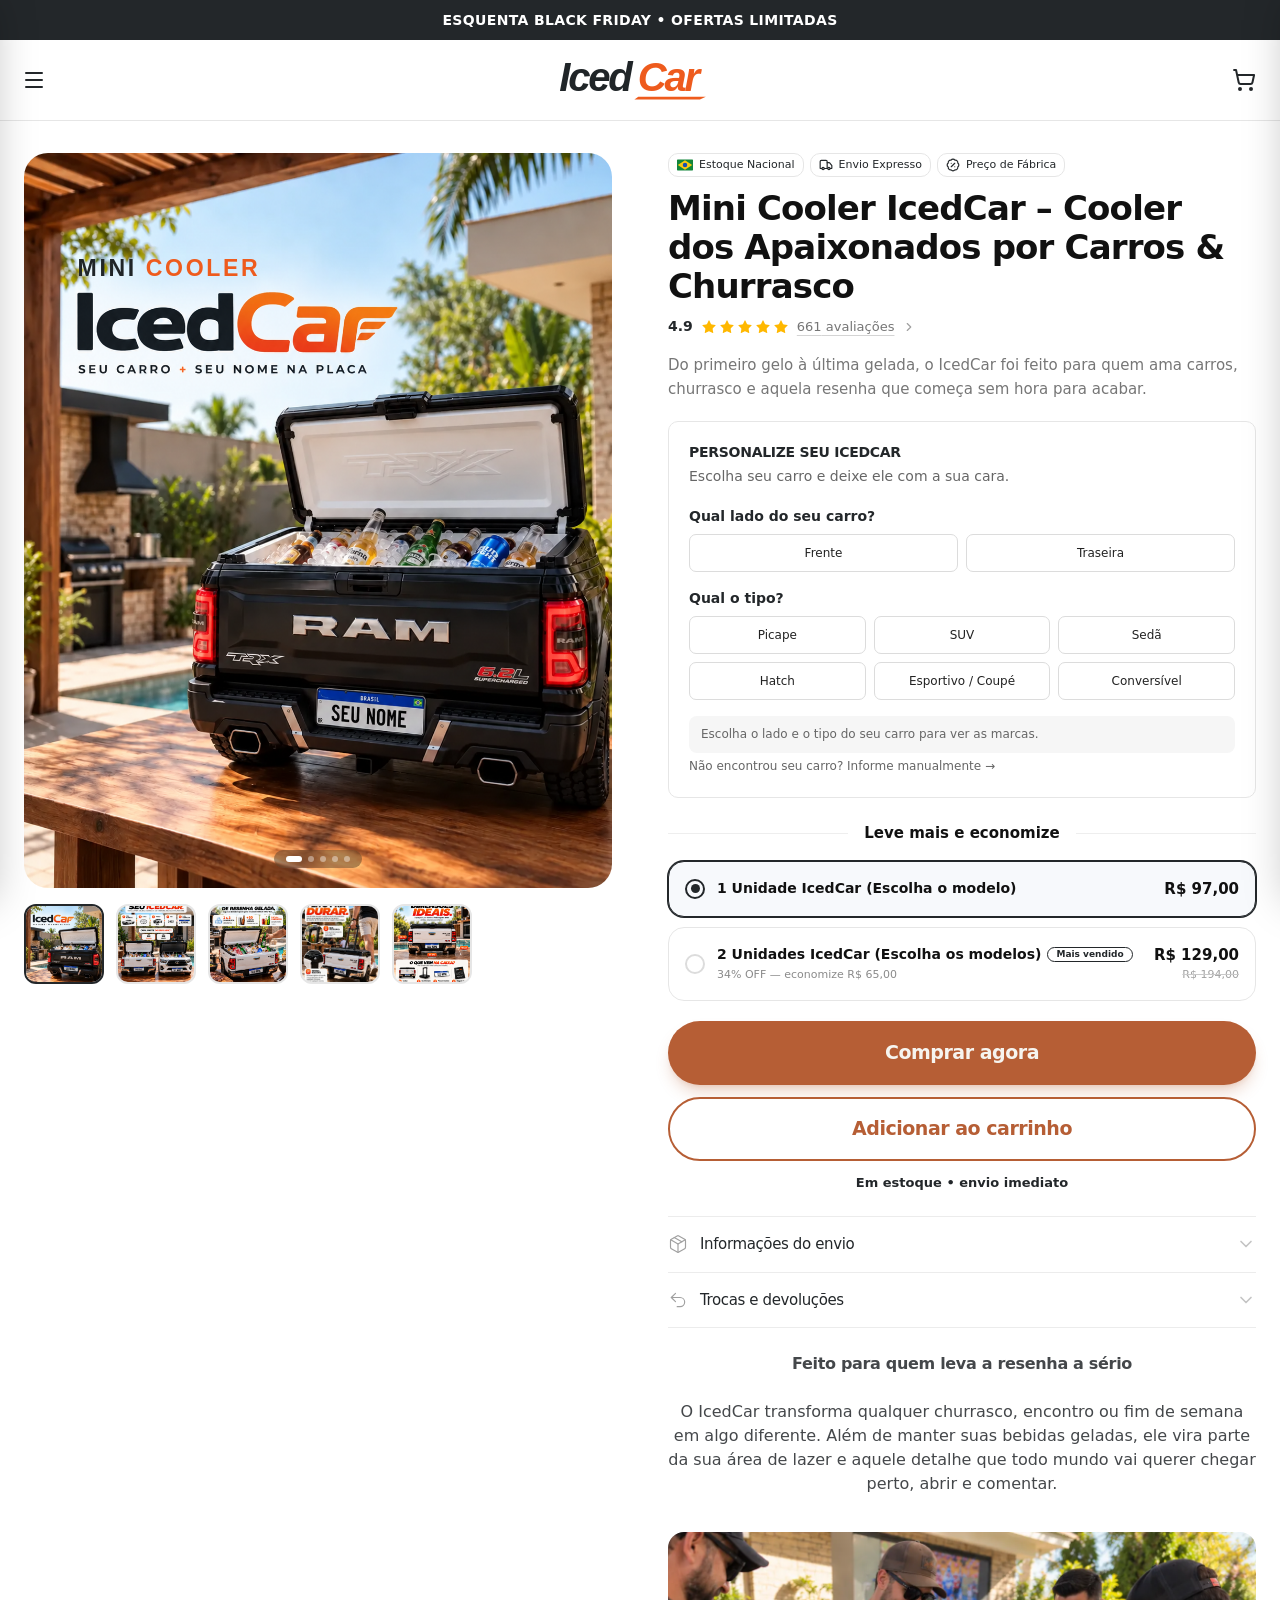
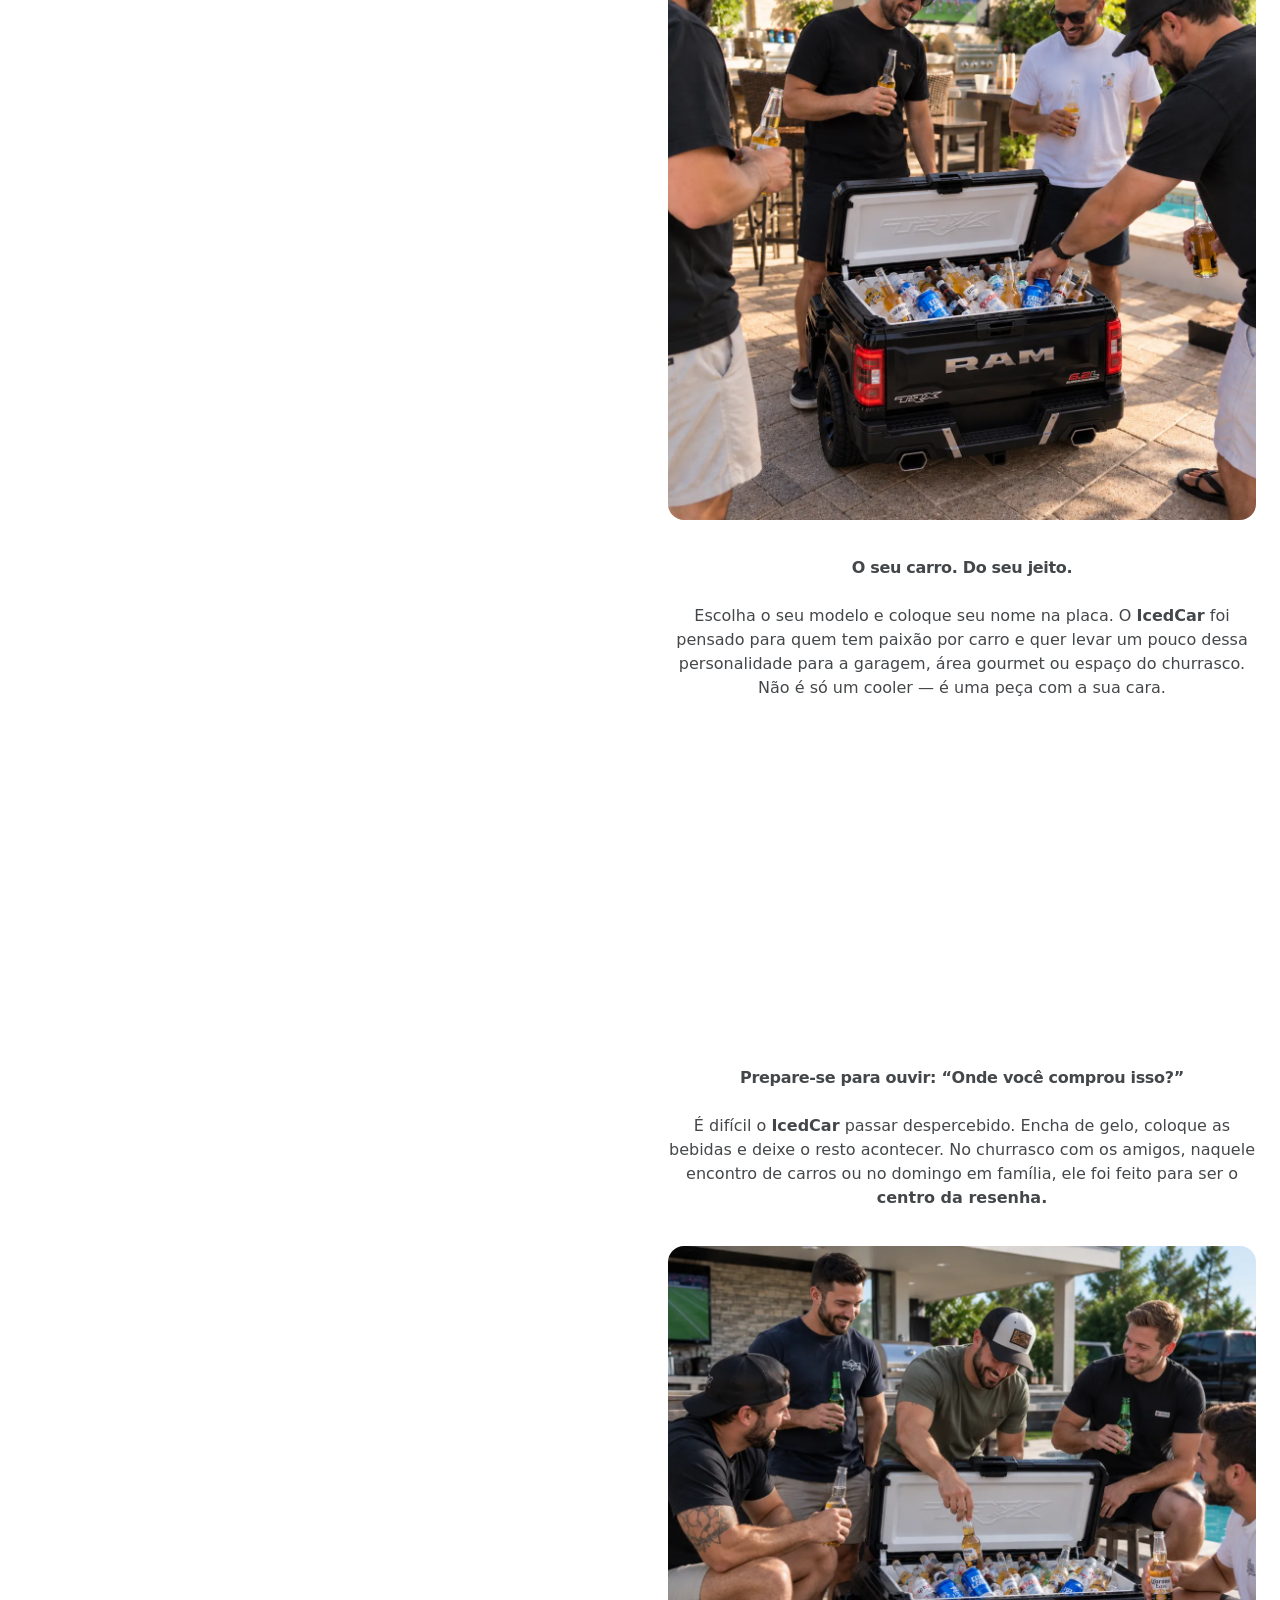
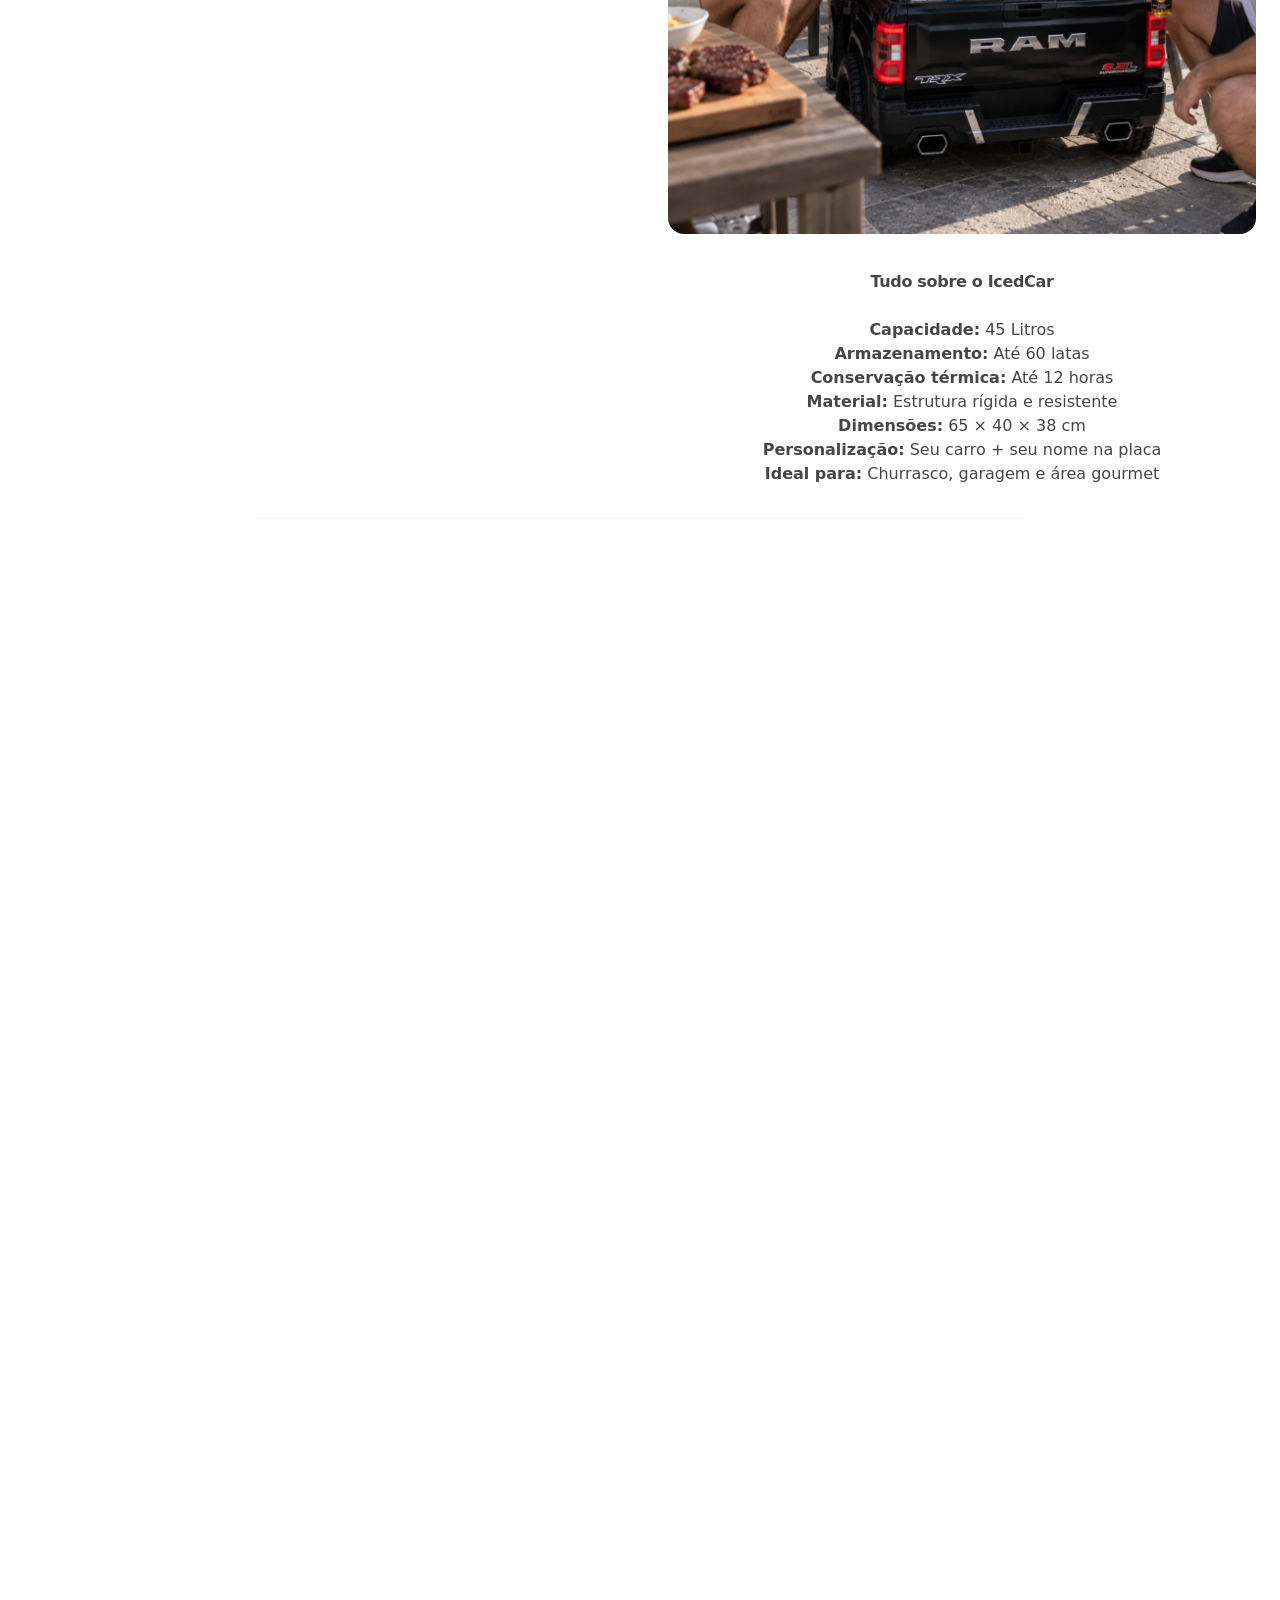
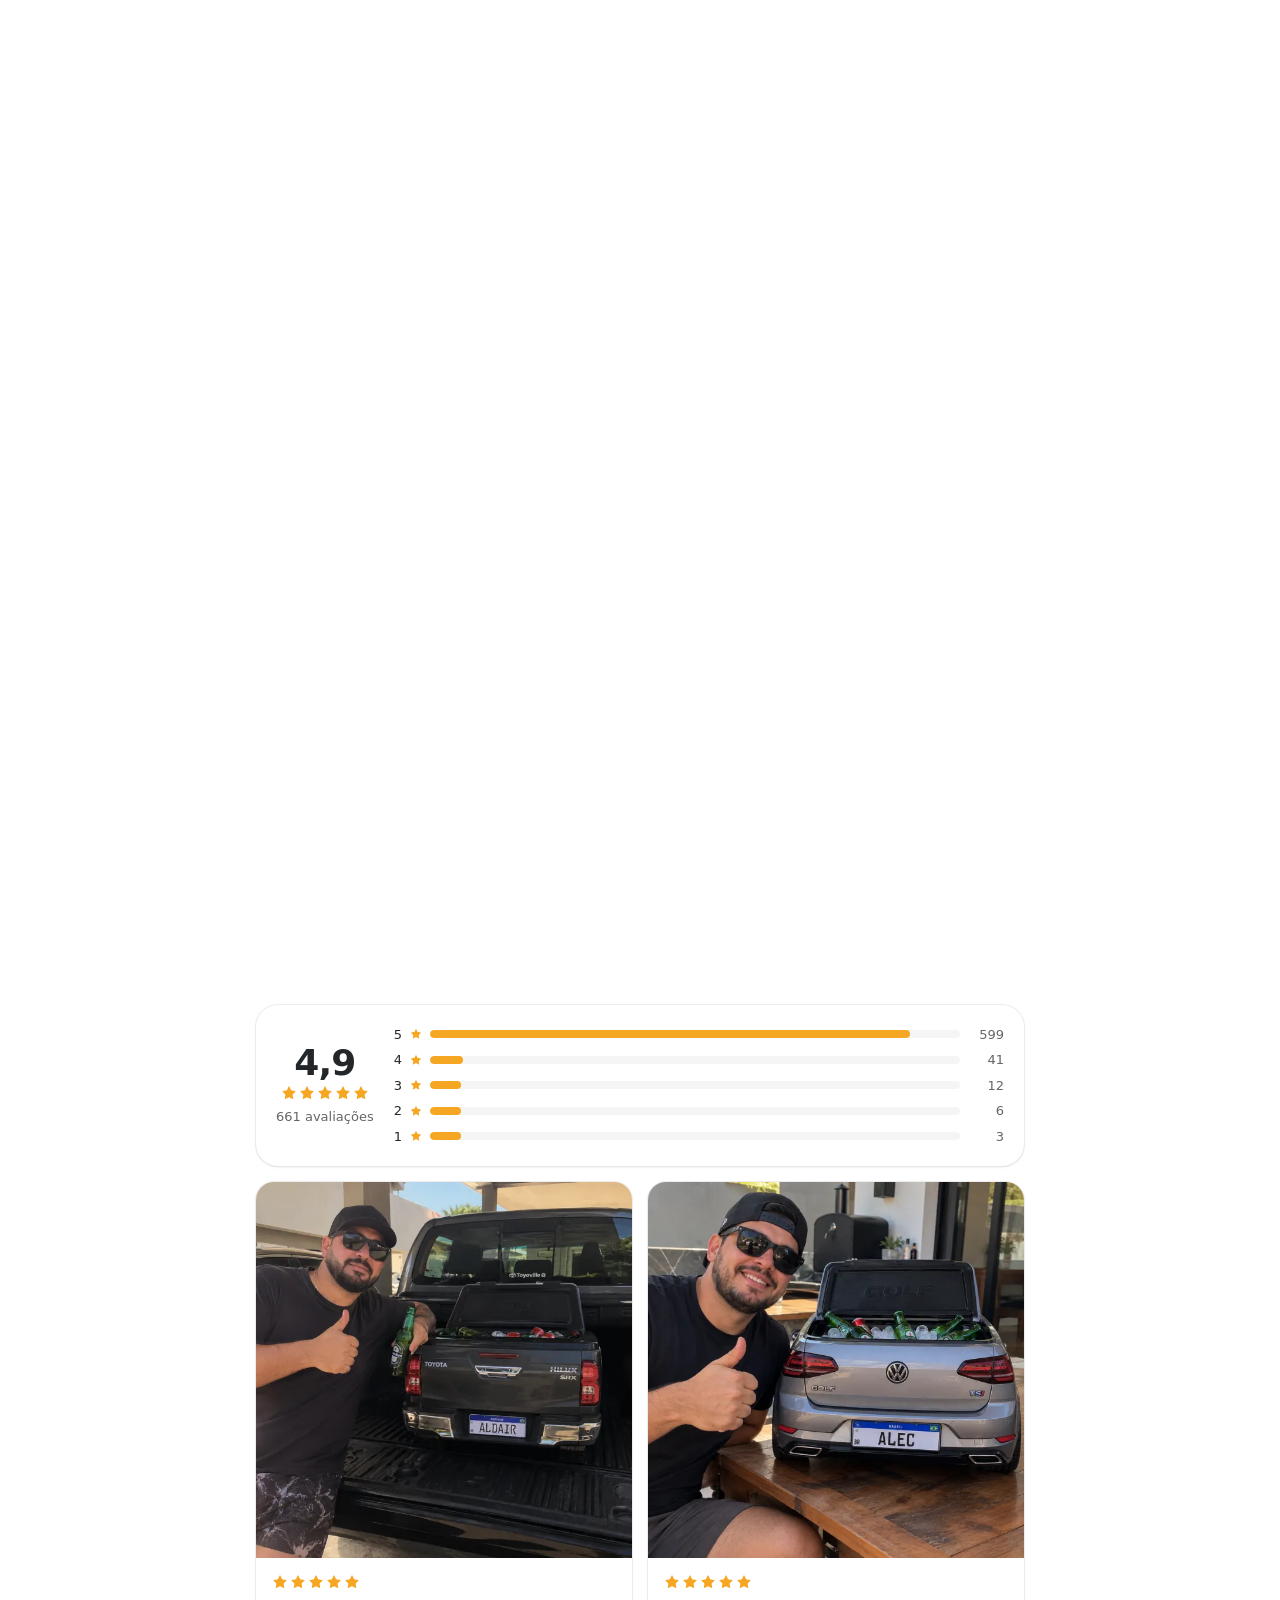
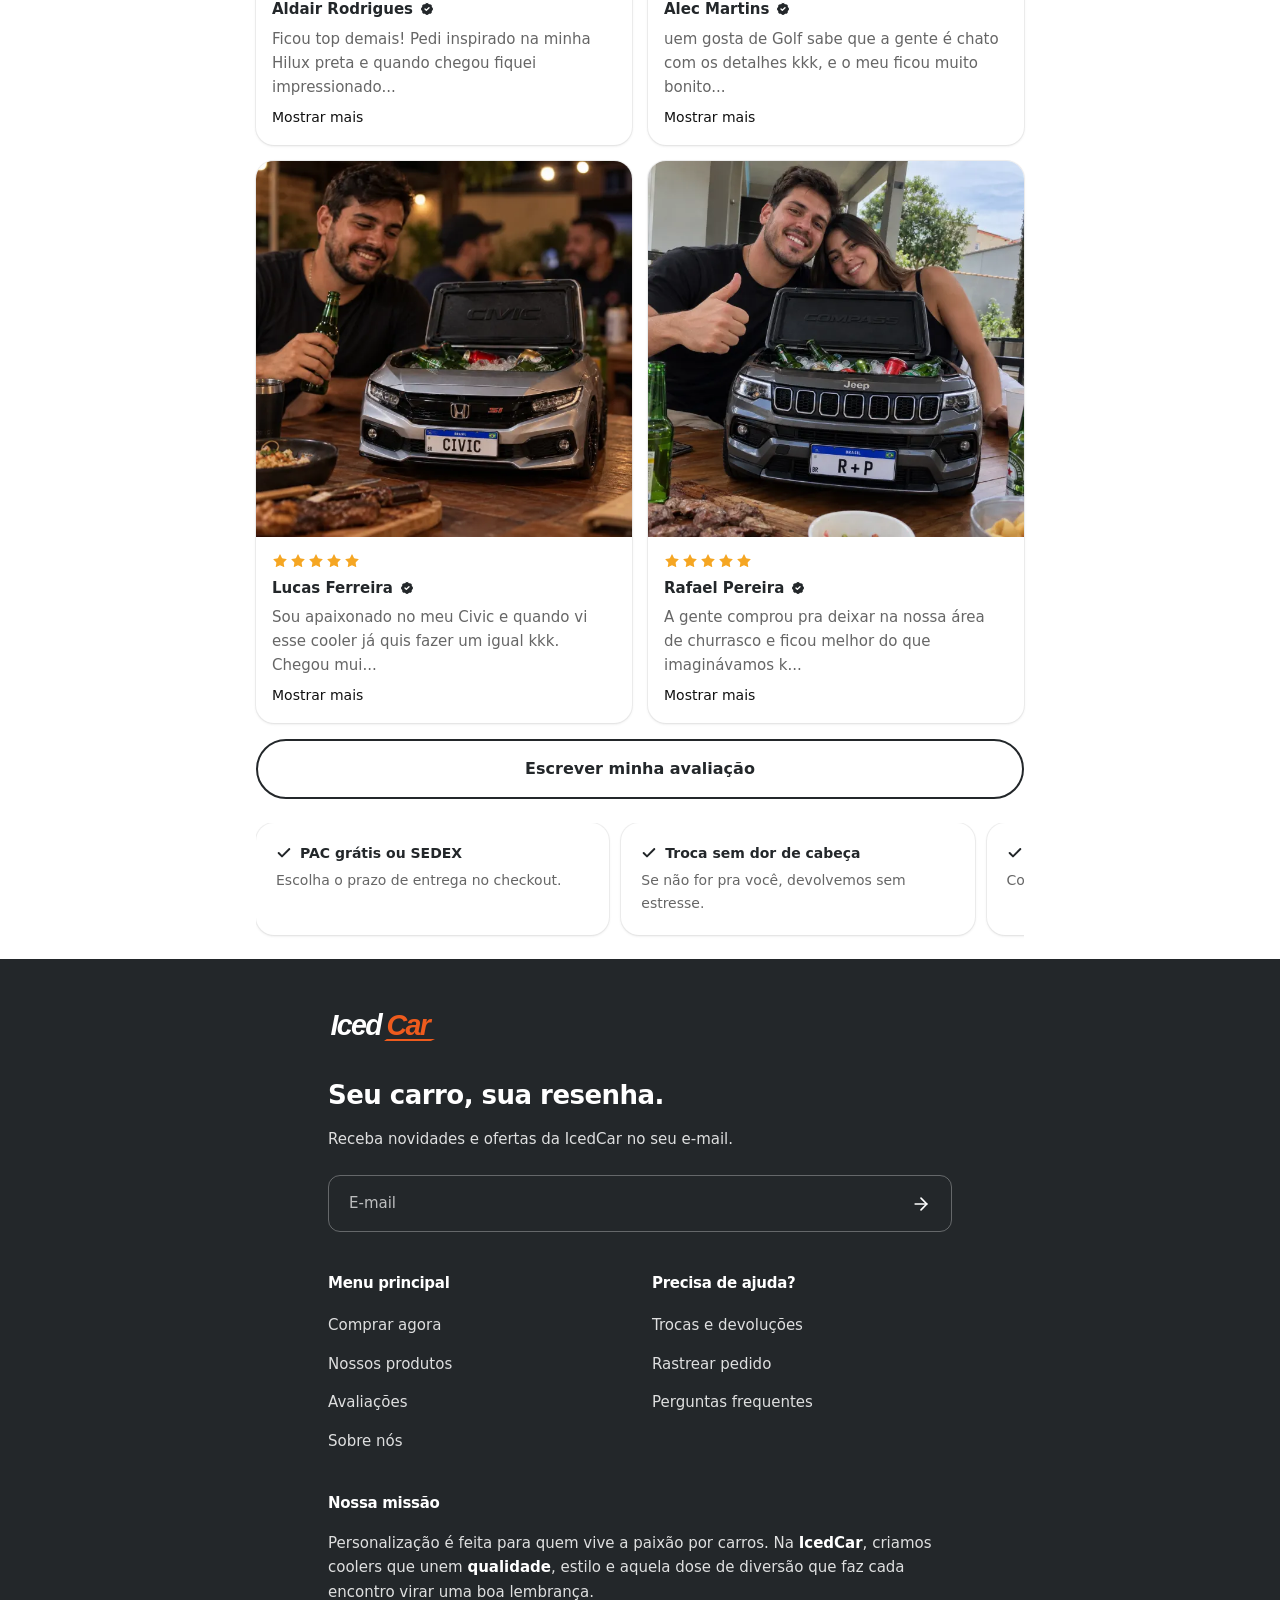
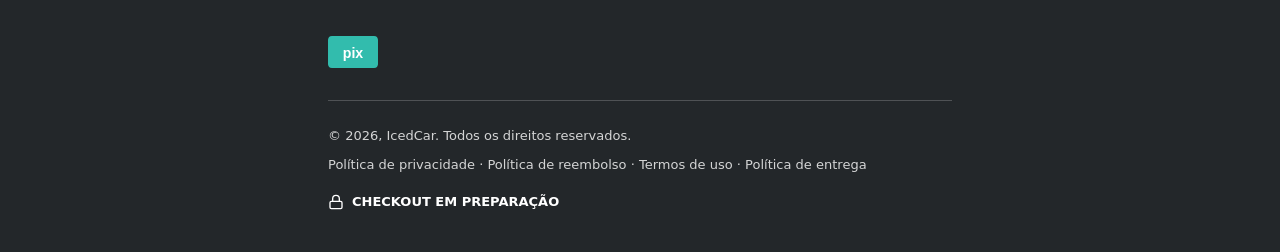
==== commit de378caa: "Update print statement from 'Hello' to 'Goodbye'" ====
--- a/index.html
+++ b/index.html
@@ -215,6 +215,18 @@
   }
 </style>
 
+<style id="iced-clean-select-css">
+.iced-hint{margin:0;padding:10px 12px;border-radius:8px;background:#f6f6f6;color:#666;font-size:12px;line-height:1.4}
+.iced-hint[hidden]{display:none!important}
+.iced-row2{display:grid;grid-template-columns:minmax(0,1.5fr) minmax(0,1fr);gap:8px;align-items:start}
+.iced-select-trigger:disabled{background:#f5f5f5;color:#aaa;cursor:not-allowed}
+.iced-select-value.is-placeholder{color:#8a8a8a}
+.iced-colors .iced-color-btn{width:30px;height:30px;padding:0;border-radius:50%;justify-content:center;gap:0}
+.iced-colors .iced-color-btn i{width:20px;height:20px}
+.iced-color-label{font-weight:400;color:#777}
+.iced-summary{text-transform:none;font-size:12px;padding:9px 11px;border-radius:8px;background:#f6f6f6;color:#333}
+.iced-summary[hidden]{display:none!important}
+</style>
 </head><body>
 <!--$--><div class="min-h-screen overflow-x-hidden bg-background text-foreground"><div class="bg-[hsl(var(--store-blue))] py-2.5 text-center text-[12px] font-bold uppercase tracking-wide text-white sm:text-sm">Esquenta Black Friday • Ofertas Limitadas</div><header class="border-b border-border bg-background"><div class="container grid h-20 grid-cols-3 items-center"><div class="flex justify-start"><button class="inline-flex items-center justify-center gap-2 whitespace-nowrap rounded-md text-sm font-medium ring-offset-background transition-colors focus-visible:outline-none focus-visible:ring-2 focus-visible:ring-ring focus-visible:ring-offset-2 disabled:pointer-events-none disabled:opacity-50 [&amp;_svg]:pointer-events-none [&amp;_svg]:size-4 [&amp;_svg]:shrink-0 hover:bg-accent hover:text-accent-foreground h-11 w-11" aria-label="Abrir menu"><svg xmlns="http://www.w3.org/2000/svg" width="24" height="24" viewBox="0 0 24 24" fill="none" stroke="currentColor" stroke-width="2" stroke-linecap="round" stroke-linejoin="round" class="lucide lucide-menu !h-6 !w-6" aria-hidden="true"><path d="M4 5h16"></path><path d="M4 12h16"></path><path d="M4 19h16"></path></svg></button></div><a aria-label="IcedCar — Início" href="/" class="flex justify-center"><img src="images/icedcar-logo.svg" alt="IcedCar" width="600" height="200" class="h-14 w-auto max-w-[192px] object-contain md:h-16 md:max-w-[240px]" fetchpriority="high" loading="eager" decoding="async"></a><div class="flex justify-end"><button class="gap-2 whitespace-nowrap rounded-md text-sm font-medium ring-offset-background transition-colors focus-visible:outline-none focus-visible:ring-2 focus-visible:ring-ring focus-visible:ring-offset-2 disabled:pointer-events-none disabled:opacity-50 [&amp;_svg]:pointer-events-none [&amp;_svg]:size-4 [&amp;_svg]:shrink-0 hover:bg-accent hover:text-accent-foreground relative h-12 w-12 flex items-center justify-center" aria-label="Abrir carrinho"><svg xmlns="http://www.w3.org/2000/svg" width="24" height="24" viewBox="0 0 24 24" fill="none" stroke="currentColor" stroke-width="2" stroke-linecap="round" stroke-linejoin="round" class="lucide lucide-shopping-cart !h-6 !w-6" aria-hidden="true"><circle cx="8" cy="21" r="1"></circle><circle cx="19" cy="21" r="1"></circle><path d="M2.05 2.05h2l2.66 12.42a2 2 0 0 0 2 1.58h9.78a2 2 0 0 0 1.95-1.57l1.65-7.43H5.12"></path></svg><span id="siteEnhancedCartBadge" class="site-enhanced-cart-badge">0</span></button></div></div></header><main class="container py-0 px-0 md:px-6 md:py-8"><div class="pdp-fade-in grid gap-0 md:grid-cols-2 md:gap-14"><div class="relative z-0 min-w-0"><div class="relative overflow-hidden bg-white md:rounded-3xl"><div class="flex w-full snap-x snap-mandatory overflow-x-auto scrollbar-hide" style="scrollbar-width:none;-webkit-overflow-scrolling:touch"><div class="relative aspect-[4/5] w-full shrink-0 snap-center overflow-hidden bg-white"><img src="images/icedcar-main.png" alt="Mini Cooler IcedCar – Cooler dos Apaixonados por Carros &amp; Churrasco" width="1120" height="1400" sizes="(min-width: 768px) 50vw, 100vw" class="h-full w-full object-cover" draggable="false" fetchpriority="high" loading="eager" decoding="async"><svg class="pointer-events-none absolute inset-0 h-full w-full" viewBox="0 0 1120 1400" preserveAspectRatio="xMidYMid meet" aria-hidden="true" focusable="false"><text x="102" y="234" font-family="Arial Black,Arial,sans-serif" font-size="44" font-weight="900" letter-spacing="5" fill="#202528">MINI <tspan fill="#ee5b1d">COOLER</tspan></text></svg></div><div class="relative aspect-[4/5] w-full shrink-0 snap-center overflow-hidden bg-white"><img src="images/icedcar-personalizacao.png" alt="Mini Cooler IcedCar – Cooler dos Apaixonados por Carros &amp; Churrasco" width="1120" height="1400" sizes="(min-width: 768px) 50vw, 100vw" class="h-full w-full object-cover" draggable="false" fetchpriority="low" loading="lazy" decoding="async"></div><div class="relative aspect-[4/5] w-full shrink-0 snap-center overflow-hidden bg-white"><img src="images/icedcar-capacidade.png" alt="Mini Cooler IcedCar – Cooler dos Apaixonados por Carros & Churrasco" width="1120" height="1400" sizes="(min-width: 768px) 50vw, 100vw" class="h-full w-full object-cover" draggable="false" loading="lazy" decoding="async"></div><div class="relative aspect-[4/5] w-full shrink-0 snap-center overflow-hidden bg-white"><img src="images/bbf5eedb-01a4-4d16-9f6e-0eb5f99d8a8d.webp" alt="Mini Cooler IcedCar – Cooler dos Apaixonados por Carros & Churrasco" width="1120" height="1400" sizes="(min-width: 768px) 50vw, 100vw" class="h-full w-full object-cover" draggable="false" loading="lazy" decoding="async"></div><div class="relative aspect-[4/5] w-full shrink-0 snap-center overflow-hidden bg-white"><img src="images/icedcar-dimensoes.png" alt="Mini Cooler IcedCar – Cooler dos Apaixonados por Carros & Churrasco" width="1120" height="1400" sizes="(min-width: 768px) 50vw, 100vw" class="h-full w-full object-cover" draggable="false" loading="lazy" decoding="async"></div></div><div class="absolute bottom-[48px] left-1/2 -translate-x-1/2 flex items-center justify-center gap-1.5 px-3 py-1.5 rounded-full bg-black/30 backdrop-blur-sm pointer-events-none md:bottom-5"><div class="h-1.5 rounded-full transition-all duration-300 bg-white w-4"></div><div class="h-1.5 rounded-full transition-all duration-300 bg-white/40 w-1.5"></div><div class="h-1.5 rounded-full transition-all duration-300 bg-white/40 w-1.5"></div><div class="h-1.5 rounded-full transition-all duration-300 bg-white/40 w-1.5"></div><div class="h-1.5 rounded-full transition-all duration-300 bg-white/40 w-1.5"></div></div></div><div class="mt-4 hidden w-full max-w-full overflow-hidden md:block"><div class="flex max-w-full gap-3 overflow-x-auto pb-1 scrollbar-hide snap-x snap-mandatory"><button class="h-20 w-20 shrink-0 snap-start overflow-hidden rounded-xl border-2 bg-secondary transition-all border-foreground"><img src="images/icedcar-main.png" alt="Mini Cooler IcedCar – Cooler dos Apaixonados por Carros &amp; Churrasco" width="80" height="80" class="h-full w-full object-cover" loading="lazy" decoding="async"></button><button class="h-20 w-20 shrink-0 snap-start overflow-hidden rounded-xl border-2 bg-secondary transition-all border-border hover:border-foreground/50"><img src="images/icedcar-personalizacao.png" alt="Mini Cooler IcedCar – Cooler dos Apaixonados por Carros &amp; Churrasco" width="80" height="80" class="h-full w-full object-cover" loading="lazy" decoding="async"></button><button class="h-20 w-20 shrink-0 snap-start overflow-hidden rounded-xl border-2 bg-secondary transition-all border-border hover:border-foreground/50"><img src="images/icedcar-capacidade.png" alt="Mini Cooler IcedCar – Cooler dos Apaixonados por Carros &amp; Churrasco" width="80" height="80" class="h-full w-full object-cover" loading="lazy" decoding="async"></button><button class="h-20 w-20 shrink-0 snap-start overflow-hidden rounded-xl border-2 bg-secondary transition-all border-border hover:border-foreground/50"><img src="images/bbf5eedb-01a4-4d16-9f6e-0eb5f99d8a8d.webp" alt="Mini Cooler IcedCar – Cooler dos Apaixonados por Carros &amp; Churrasco" width="80" height="80" class="h-full w-full object-cover" loading="lazy" decoding="async"></button><button class="h-20 w-20 shrink-0 snap-start overflow-hidden rounded-xl border-2 bg-secondary transition-all border-border hover:border-foreground/50"><img src="images/icedcar-dimensoes.png" alt="Mini Cooler IcedCar – Cooler dos Apaixonados por Carros &amp; Churrasco" width="80" height="80" class="h-full w-full object-cover" loading="lazy" decoding="async"></button></div></div></div><div class="relative z-20 -mt-6 flex min-w-0 flex-col rounded-t-[28px] bg-background px-6 pt-7 md:mt-0 md:rounded-none md:px-0 md:pt-0 pb-6 md:pb-0"><div class="mb-3 grid grid-cols-3 items-stretch gap-1 md:flex md:gap-1.5" aria-label="Vantagens da loja"><span class="inline-flex min-w-0 items-center justify-center gap-0.5 rounded-md border border-border bg-background px-1 py-1 text-center text-[9px] font-medium leading-tight text-foreground md:gap-1.5 md:px-2 md:text-[11px]"><svg aria-hidden="true" viewBox="0 0 20 14" class="h-2.5 w-3 shrink-0 rounded-[1px] md:h-3 md:w-4"><path d="M0 0h20v14H0z" class="fill-[hsl(var(--brazil-flag-green))]"></path><path d="m10 1 9 6-9 6-9-6z" class="fill-[hsl(var(--brazil-flag-yellow))]"></path><circle cx="10" cy="7" r="2.8" class="fill-[hsl(var(--brazil-flag-blue))]"></circle></svg>Estoque Nacional</span><span class="inline-flex min-w-0 items-center justify-center gap-0.5 rounded-md border border-border bg-background px-1 py-1 text-center text-[9px] font-medium leading-tight text-foreground md:gap-1.5 md:px-2 md:text-[11px]"><svg xmlns="http://www.w3.org/2000/svg" width="24" height="24" viewBox="0 0 24 24" fill="none" stroke="currentColor" stroke-width="2" stroke-linecap="round" stroke-linejoin="round" class="lucide lucide-truck h-3 w-3 shrink-0 md:h-3.5 md:w-3.5" aria-hidden="true"><path d="M14 18V6a2 2 0 0 0-2-2H4a2 2 0 0 0-2 2v11a1 1 0 0 0 1 1h2"></path><path d="M15 18H9"></path><path d="M19 18h2a1 1 0 0 0 1-1v-3.65a1 1 0 0 0-.22-.624l-3.48-4.35A1 1 0 0 0 17.52 8H14"></path><circle cx="17" cy="18" r="2"></circle><circle cx="7" cy="18" r="2"></circle></svg>Envio Expresso</span><span class="inline-flex min-w-0 items-center justify-center gap-0.5 rounded-md border border-border bg-background px-1 py-1 text-center text-[9px] font-medium leading-tight text-foreground md:gap-1.5 md:px-2 md:text-[11px]"><svg xmlns="http://www.w3.org/2000/svg" width="24" height="24" viewBox="0 0 24 24" fill="none" stroke="currentColor" stroke-width="2" stroke-linecap="round" stroke-linejoin="round" class="lucide lucide-badge-percent h-3 w-3 shrink-0 md:h-3.5 md:w-3.5" aria-hidden="true"><path d="M3.85 8.62a4 4 0 0 1 4.78-4.77 4 4 0 0 1 6.74 0 4 4 0 0 1 4.78 4.78 4 4 0 0 1 0 6.74 4 4 0 0 1-4.77 4.78 4 4 0 0 1-6.75 0 4 4 0 0 1-4.78-4.77 4 4 0 0 1 0-6.76Z"></path><path d="m15 9-6 6"></path><path d="M9 9h.01"></path><path d="M15 15h.01"></path></svg>Preço de Fábrica</span></div><h1 class="text-[26px] md:text-[34px] font-extrabold leading-[1.15] tracking-tight text-[#111111]">Mini Cooler IcedCar – Cooler dos Apaixonados por Carros &amp; Churrasco</h1><div class="mt-2.5 flex items-center gap-2"><span class="text-[14px] font-bold text-foreground">4.9</span><div class="flex items-center gap-0.5"><svg xmlns="http://www.w3.org/2000/svg" width="24" height="24" viewBox="0 0 24 24" fill="none" stroke="currentColor" stroke-width="0" stroke-linecap="round" stroke-linejoin="round" class="lucide lucide-star h-4 w-4 fill-[#FFB800]" aria-hidden="true"><path d="M11.525 2.295a.53.53 0 0 1 .95 0l2.31 4.679a2.123 2.123 0 0 0 1.595 1.16l5.166.756a.53.53 0 0 1 .294.904l-3.736 3.638a2.123 2.123 0 0 0-.611 1.878l.882 5.14a.53.53 0 0 1-.771.56l-4.618-2.428a2.122 2.122 0 0 0-1.973 0L6.396 21.01a.53.53 0 0 1-.77-.56l.881-5.139a2.122 2.122 0 0 0-.611-1.879L2.16 9.795a.53.53 0 0 1 .294-.906l5.165-.755a2.122 2.122 0 0 0 1.597-1.16z"></path></svg><svg xmlns="http://www.w3.org/2000/svg" width="24" height="24" viewBox="0 0 24 24" fill="none" stroke="currentColor" stroke-width="0" stroke-linecap="round" stroke-linejoin="round" class="lucide lucide-star h-4 w-4 fill-[#FFB800]" aria-hidden="true"><path d="M11.525 2.295a.53.53 0 0 1 .95 0l2.31 4.679a2.123 2.123 0 0 0 1.595 1.16l5.166.756a.53.53 0 0 1 .294.904l-3.736 3.638a2.123 2.123 0 0 0-.611 1.878l.882 5.14a.53.53 0 0 1-.771.56l-4.618-2.428a2.122 2.122 0 0 0-1.973 0L6.396 21.01a.53.53 0 0 1-.77-.56l.881-5.139a2.122 2.122 0 0 0-.611-1.879L2.16 9.795a.53.53 0 0 1 .294-.906l5.165-.755a2.122 2.122 0 0 0 1.597-1.16z"></path></svg><svg xmlns="http://www.w3.org/2000/svg" width="24" height="24" viewBox="0 0 24 24" fill="none" stroke="currentColor" stroke-width="0" stroke-linecap="round" stroke-linejoin="round" class="lucide lucide-star h-4 w-4 fill-[#FFB800]" aria-hidden="true"><path d="M11.525 2.295a.53.53 0 0 1 .95 0l2.31 4.679a2.123 2.123 0 0 0 1.595 1.16l5.166.756a.53.53 0 0 1 .294.904l-3.736 3.638a2.123 2.123 0 0 0-.611 1.878l.882 5.14a.53.53 0 0 1-.771.56l-4.618-2.428a2.122 2.122 0 0 0-1.973 0L6.396 21.01a.53.53 0 0 1-.77-.56l.881-5.139a2.122 2.122 0 0 0-.611-1.879L2.16 9.795a.53.53 0 0 1 .294-.906l5.165-.755a2.122 2.122 0 0 0 1.597-1.16z"></path></svg><svg xmlns="http://www.w3.org/2000/svg" width="24" height="24" viewBox="0 0 24 24" fill="none" stroke="currentColor" stroke-width="0" stroke-linecap="round" stroke-linejoin="round" class="lucide lucide-star h-4 w-4 fill-[#FFB800]" aria-hidden="true"><path d="M11.525 2.295a.53.53 0 0 1 .95 0l2.31 4.679a2.123 2.123 0 0 0 1.595 1.16l5.166.756a.53.53 0 0 1 .294.904l-3.736 3.638a2.123 2.123 0 0 0-.611 1.878l.882 5.14a.53.53 0 0 1-.771.56l-4.618-2.428a2.122 2.122 0 0 0-1.973 0L6.396 21.01a.53.53 0 0 1-.77-.56l.881-5.139a2.122 2.122 0 0 0-.611-1.879L2.16 9.795a.53.53 0 0 1 .294-.906l5.165-.755a2.122 2.122 0 0 0 1.597-1.16z"></path></svg><svg xmlns="http://www.w3.org/2000/svg" width="24" height="24" viewBox="0 0 24 24" fill="none" stroke="currentColor" stroke-width="0" stroke-linecap="round" stroke-linejoin="round" class="lucide lucide-star h-4 w-4 fill-[#FFB800]" aria-hidden="true"><path d="M11.525 2.295a.53.53 0 0 1 .95 0l2.31 4.679a2.123 2.123 0 0 0 1.595 1.16l5.166.756a.53.53 0 0 1 .294.904l-3.736 3.638a2.123 2.123 0 0 0-.611 1.878l.882 5.14a.53.53 0 0 1-.771.56l-4.618-2.428a2.122 2.122 0 0 0-1.973 0L6.396 21.01a.53.53 0 0 1-.77-.56l.881-5.139a2.122 2.122 0 0 0-.611-1.879L2.16 9.795a.53.53 0 0 1 .294-.906l5.165-.755a2.122 2.122 0 0 0 1.597-1.16z"></path></svg></div><button class="text-[13px] font-medium text-[#767676] underline underline-offset-4 decoration-[#d4d4d4]">661<!-- --> avaliações</button><svg xmlns="http://www.w3.org/2000/svg" width="24" height="24" viewBox="0 0 24 24" fill="none" stroke="currentColor" stroke-width="2" stroke-linecap="round" stroke-linejoin="round" class="lucide lucide-chevron-right h-3.5 w-3.5 text-[#a0a0a0]" aria-hidden="true"><path d="m9 18 6-6-6-6"></path></svg></div><div class="mt-4 space-y-2.5"><p class="text-[15px] leading-[1.6] text-[#767676]">Do primeiro gelo à última gelada, o IcedCar foi feito para quem ama carros, churrasco e aquela resenha que começa sem hora para acabar.</p></div><section aria-label="Personalize seu IcedCar" class="mt-5 scroll-mt-20 rounded-md border bg-background p-4 transition-colors md:p-5 border-border iced-personalizacao">
   <h2 class="text-sm font-bold uppercase text-foreground">Personalize seu IcedCar</h2>
@@ -224,7 +236,7 @@
     <div>
       <p class="mb-2 text-sm font-semibold text-foreground">Qual lado do seu carro?</p>
       <div class="grid grid-cols-2 gap-2">
-        <button type="button" class="iced-choice-btn site-fix-selected" data-side="Frente" aria-pressed="true">Frente</button>
+        <button type="button" class="iced-choice-btn" data-side="Frente" aria-pressed="false">Frente</button>
         <button type="button" class="iced-choice-btn" data-side="Traseira" aria-pressed="false">Traseira</button>
       </div>
     </div>
@@ -236,73 +248,74 @@
         <button type="button" class="iced-choice-btn" data-type="SUV" aria-pressed="false">SUV</button>
         <button type="button" class="iced-choice-btn" data-type="Sedã" aria-pressed="false">Sedã</button>
         <button type="button" class="iced-choice-btn" data-type="Hatch" aria-pressed="false">Hatch</button>
-        <button type="button" class="iced-choice-btn site-fix-selected" data-type="Esportivo / Coupé" aria-pressed="true">Esportivo / Coupé</button>
+        <button type="button" class="iced-choice-btn" data-type="Esportivo / Coupé" aria-pressed="false">Esportivo / Coupé</button>
         <button type="button" class="iced-choice-btn" data-type="Conversível" aria-pressed="false">Conversível</button>
       </div>
     </div>
 
-    <div id="icedDependentChoices" class="iced-dependent-choices" hidden>
-    <div class="iced-select" data-select="brand">
-      <label class="iced-field-label">Marca</label>
-      <button type="button" class="iced-select-trigger" aria-haspopup="listbox" aria-expanded="false">
-        <span class="iced-select-value">Alfa Romeo</span><span class="iced-select-chevron">⌄</span>
-      </button>
-      <div class="iced-select-popover" hidden>
-        <div class="iced-search-wrap"><input class="iced-select-search" type="search" placeholder="Selecione ou busque sua marca" autocomplete="off"></div>
-        <div class="iced-select-options" role="listbox"></div>
+    <p id="icedHint" class="iced-hint">Escolha o lado e o tipo do seu carro para ver as marcas.</p>
+
+    <div id="icedDependentChoices" class="iced-dependent-choices space-y-4" hidden>
+      <div class="iced-select" data-select="brand">
+        <label class="iced-field-label">Marca</label>
+        <button type="button" class="iced-select-trigger" aria-haspopup="listbox" aria-expanded="false">
+          <span class="iced-select-value is-placeholder">Selecione a marca</span><span class="iced-select-chevron">⌄</span>
+        </button>
+        <div class="iced-select-popover" hidden>
+          <div class="iced-search-wrap"><input class="iced-select-search" type="search" placeholder="Busque sua marca" autocomplete="off"></div>
+          <div class="iced-select-options" role="listbox"></div>
+        </div>
       </div>
-    </div>
-
-    <div class="iced-select" data-select="model">
-      <label class="iced-field-label">Modelo</label>
-      <button type="button" class="iced-select-trigger" aria-haspopup="listbox" aria-expanded="false">
-        <span class="iced-select-value">Brera</span><span class="iced-select-chevron">⌄</span>
-      </button>
-      <div class="iced-select-popover" hidden>
-        <div class="iced-search-wrap"><input class="iced-select-search" type="search" placeholder="Selecione ou busque seu modelo" autocomplete="off"></div>
-        <div class="iced-select-options" role="listbox"></div>
+
+      <div class="iced-row2">
+        <div class="iced-select" data-select="model">
+          <label class="iced-field-label">Modelo</label>
+          <button type="button" class="iced-select-trigger" aria-haspopup="listbox" aria-expanded="false" disabled>
+            <span class="iced-select-value is-placeholder">Selecione o modelo</span><span class="iced-select-chevron">⌄</span>
+          </button>
+          <div class="iced-select-popover" hidden>
+            <div class="iced-search-wrap"><input class="iced-select-search" type="search" placeholder="Busque seu modelo" autocomplete="off"></div>
+            <div class="iced-select-options" role="listbox"></div>
+          </div>
+        </div>
+        <div class="iced-select" data-select="year">
+          <label class="iced-field-label">Ano</label>
+          <button type="button" class="iced-select-trigger" aria-haspopup="listbox" aria-expanded="false">
+            <span class="iced-select-value is-placeholder">Ano</span><span class="iced-select-chevron">⌄</span>
+          </button>
+          <div class="iced-select-popover iced-year-popover" hidden>
+            <div class="iced-select-options" role="listbox"></div>
+          </div>
+        </div>
       </div>
-    </div>
-
-    <div class="iced-select" data-select="year">
-      <label class="iced-field-label">Ano</label>
-      <button type="button" class="iced-select-trigger" aria-haspopup="listbox" aria-expanded="false">
-        <span class="iced-select-value">2026</span><span class="iced-select-chevron">⌄</span>
-      </button>
-      <div class="iced-select-popover iced-year-popover" hidden>
-        <div class="iced-select-options" role="listbox"></div>
+
+      <div>
+        <p class="mb-2 text-sm font-semibold text-foreground">Cor do carro <span id="icedColorName" class="iced-color-label"></span></p>
+        <div class="iced-colors">
+          <button type="button" class="iced-color-btn" data-color="Branco" aria-label="Branco" title="Branco"><i></i></button>
+          <button type="button" class="iced-color-btn" data-color="Preto" aria-label="Preto" title="Preto"><i></i></button>
+          <button type="button" class="iced-color-btn" data-color="Prata" aria-label="Prata" title="Prata"><i></i></button>
+          <button type="button" class="iced-color-btn" data-color="Cinza" aria-label="Cinza" title="Cinza"><i></i></button>
+          <button type="button" class="iced-color-btn" data-color="Azul" aria-label="Azul" title="Azul"><i></i></button>
+          <button type="button" class="iced-color-btn" data-color="Vermelho" aria-label="Vermelho" title="Vermelho"><i></i></button>
+          <button type="button" class="iced-color-btn" data-color="Verde" aria-label="Verde" title="Verde"><i></i></button>
+          <button type="button" class="iced-color-btn" data-color="Bege" aria-label="Bege" title="Bege"><i></i></button>
+          <button type="button" class="iced-color-btn" data-color="Marrom" aria-label="Marrom" title="Marrom"><i></i></button>
+        </div>
       </div>
-    </div>
-
-    <div>
-      <p class="mb-2 text-sm font-semibold text-foreground">Qual a cor do seu carro?</p>
-      <div class="iced-colors">
-        <button type="button" class="iced-color-btn" data-color="Branco"><i></i>Branco</button>
-        <button type="button" class="iced-color-btn" data-color="Preto"><i></i>Preto</button>
-        <button type="button" class="iced-color-btn" data-color="Prata"><i></i>Prata</button>
-        <button type="button" class="iced-color-btn" data-color="Cinza"><i></i>Cinza</button>
-        <button type="button" class="iced-color-btn" data-color="Azul"><i></i>Azul</button>
-        <button type="button" class="iced-color-btn" data-color="Vermelho"><i></i>Vermelho</button>
-        <button type="button" class="iced-color-btn iced-active" data-color="Verde"><i></i>Verde</button>
-        <button type="button" class="iced-color-btn" data-color="Bege"><i></i>Bege</button>
-        <button type="button" class="iced-color-btn" data-color="Marrom"><i></i>Marrom</button>
+
+      <div class="iced-plate-customize">
+        <label class="iced-field-label" for="icedPlateName">Nome na placa</label>
+        <input id="icedPlateName" class="iced-plate-input" type="text" maxlength="18" placeholder="Digite o nome que você quer na placa" autocomplete="off">
+        <div class="iced-plate-preview-wrap">
+          <div class="iced-plate-preview">
+            <div class="iced-plate-top">ICEDCAR</div>
+            <div id="icedPlatePreviewText" class="iced-plate-text">SEU NOME</div>
+          </div>
+        </div>
       </div>
-    </div>
-
-    <div class="iced-summary" aria-live="polite">SEU ICEDCAR ALFA ROMEO Brera · 2026 · Verde Frente</div>
-
-    <div class="iced-plate-customize">
-      <label class="iced-field-label" for="icedPlateName">Personalize sua placa</label>
-      <input id="icedPlateName" class="iced-plate-input" type="text" maxlength="18" placeholder="Digite o nome que você quer na placa." autocomplete="off">
-      <div class="iced-plate-preview-wrap">
-        <div class="iced-plate-preview">
-          <div class="iced-plate-top">ICEDCAR</div>
-          <div id="icedPlatePreviewText" class="iced-plate-text">SEU NOME</div>
-        </div>
-        <div class="iced-plate-hint">Prévia da sua personalização • o nome aparece enquanto você digita.</div>
-      </div>
-    </div>
-
+
+      <div class="iced-summary" aria-live="polite" hidden></div>
     </div>
     <button class="inline-flex items-center justify-center gap-2 whitespace-nowrap rounded-md ring-offset-background transition-colors focus-visible:outline-none focus-visible:ring-2 focus-visible:ring-ring focus-visible:ring-offset-2 disabled:pointer-events-none disabled:opacity-50 underline-offset-4 hover:underline mt-0 h-auto p-0 text-left text-xs font-medium text-muted-foreground hover:text-accent" type="button">Não encontrou seu carro? Informe manualmente →</button>
   </div>
@@ -423,6 +436,11 @@
   function qtyPrice(q){ return q === 2 ? 129 : 97; }
 
   function addCurrentToCart(){
+    if(window.icedReady && !window.icedReady()){
+      showToast('Escolha o lado, o tipo e o carro (marca, modelo e ano) antes de continuar.');
+      scrollToId('.iced-personalizacao');
+      return null;
+    }
     var item = {
       id: Date.now() + Math.random(),
       name: selected.qty === 2 ? '2 Unidades IcedCar' : '1 Unidade IcedCar',
@@ -430,7 +448,7 @@
       qty: 1,
       side: selected.side || 'Não informado',
       type: selected.type || 'Não informado',
-      model: selected.model || 'Não informado',
+      model: (window.icedLabel ? window.icedLabel() : selected.model) || 'Não informado',
       nameOnPlate: selected.name || 'Não informado'
     };
     cartItems.push(item);
@@ -532,6 +550,7 @@
   document.addEventListener('click', function(e){
     var button = e.target.closest ? e.target.closest('button, a') : null;
     if(!button) return;
+    if(button.closest('.iced-select') || button.classList.contains('iced-choice-btn') || button.classList.contains('iced-color-btn')) return;
 
     var label = (button.textContent || '').trim();
 
@@ -594,7 +613,7 @@
     if(/^(?:1 Unidade IcedCar)/i.test(label)){
       e.preventDefault();
       selected.qty = 1;
-      setSelected(button, 'button');
+      setSelected(button, '.price-option');
       var saveLine = document.querySelector('.mt-3.text-center[hidden]');
       if(saveLine) saveLine.hidden = true;
       showToast('1 unidade selecionada.');
@@ -604,7 +623,7 @@
     if(/^(?:2 Unidades IcedCar)/i.test(label)){
       e.preventDefault();
       selected.qty = 2;
-      setSelected(button, 'button');
+      setSelected(button, '.price-option');
       var economy = document.querySelector('.mt-3.text-center[hidden]');
       if(economy){
         economy.hidden = false;
@@ -658,7 +677,7 @@
     // Comprar / Carrinho
     if(label === 'Adicionar ao carrinho'){
       e.preventDefault();
-      addCurrentToCart();
+      if(!addCurrentToCart()) return;
       openPanel('cart');
       showToast('Produto adicionado ao carrinho.');
       return;
@@ -666,7 +685,7 @@
 
     if(label === 'Comprar agora'){
       e.preventDefault();
-      addCurrentToCart();
+      if(!addCurrentToCart()) return;
       openPanel('cart');
       showToast('Produto selecionado. Revise o carrinho para continuar.');
       return;
@@ -736,8 +755,9 @@
         showToast('Preencha o modelo e o nome da placa.');
         return;
       }
-      selected.model = model.trim();
+      selected.manual = model.trim();
       selected.name = name.trim();
+      if(window.icedRefresh) window.icedRefresh();
       closeModal();
       showToast('Personalização salva.');
       return;
@@ -798,225 +818,213 @@
 <script id="iced-reference-select-js">
 (function(){
   'use strict';
-  var state = window.icedCarSelection || (window.icedCarSelection = {side:'Frente',type:'Esportivo / Coupé',qty:1,model:'Brera',name:'',brand:'Alfa Romeo',year:'2026',color:'Verde'});
-  var data = {
-    brands: ['Alfa Romeo','Aston Martin','Audi','BMW','Chevrolet','Citroën','Dodge','Ferrari','Fiat','Ford','Honda','Hyundai','Jaguar','Lamborghini','Lexus','Lotus','Maserati','Mercedes-Benz','Mitsubishi','Nissan','Peugeot','Porsche','Renault','Subaru','Toyota','Volkswagen','Volvo'],
-    models: {
-      'Alfa Romeo':['4C','Brera','GTV','Giulia','Giulietta','Stelvio','Tonale'],
-      'Aston Martin':['DB9','DB11','DBS','Vantage','Vanquish'],
-      'Audi':['A3','A4','A5','A6','A7','A8','Q3','Q5','Q7','Q8','TT'],
-      'BMW':['Série 1','Série 2','Série 3','Série 4','Série 5','Série 7','X1','X3','X5','X6'],
-      'Chevrolet':['Agile','Celta','Cruze','Onix','S10','Spin','Tracker','Trailblazer'],
-      'Citroën':['C3','C4','C4 Cactus','C5 Aircross'],
-      'Dodge':['Charger','Challenger','Durango','Journey','Ram'],
-      'Ferrari':['488','812','F8','Roma','SF90'],
-      'Fiat':['Argo','Cronos','Fastback','Mobi','Pulse','Strada','Toro'],
-      'Ford':['Bronco','EcoSport','Edge','Explorer','Fiesta','Focus','Fusion','Mustang','Ranger','Territory'],
-      'Honda':['City','Civic','CR-V','HR-V','ZR-V'],
-      'Hyundai':['Creta','HB20','Santa Fe','Tucson','ix35'],
-      'Jaguar':['E-Pace','F-Pace','F-Type','XE','XF'],
-      'Lamborghini':['Aventador','Huracán','Revuelto','Urus'],
-      'Lexus':['ES','IS','NX','RX','UX'],
-      'Lotus':['Elise','Emira','Evora','Exige'],
-      'Maserati':['Ghibli','GranTurismo','Grecale','Levante','Quattroporte'],
-      'Mercedes-Benz':['Classe A','Classe C','Classe E','Classe G','GLA','GLC','GLE'],
-      'Mitsubishi':['ASX','Eclipse Cross','L200','Outlander','Pajero'],
-      'Nissan':['Frontier','Kicks','Leaf','Sentra','Versa'],
-      'Peugeot':['208','2008','3008','5008'],
-      'Porsche':['911','Cayenne','Macan','Panamera','Taycan'],
-      'Renault':['Captur','Duster','Kwid','Logan','Oroch','Sandero'],
-      'Subaru':['Forester','Impreza','Outback','WRX'],
-      'Toyota':['Camry','Corolla','Corolla Cross','Hilux','RAV4','SW4','Yaris'],
-      'Volkswagen':['Amarok','Golf','Jetta','Nivus','Polo','T-Cross','Taos','Tiguan','Virtus'],
-      'Volvo':['C40','EC40','EX30','EX90','FH 540','XC40','XC60','XC90']
-    },
-    years: Array.from({length:37}, function(_,i){ return String(2026-i); }),
-    colors: ['Branco','Preto','Prata','Cinza','Azul','Vermelho','Verde','Bege','Marrom']
+  var FILTER_BY_TYPE = true; // false = lista todos os modelos da marca, sem filtrar pelo tipo escolhido
+  var TYPES = {P:'Picape',S:'SUV',D:'Sedã',H:'Hatch',E:'Esportivo / Coupé',C:'Conversível'};
+  // Formato: "Modelo LETRAS" — letras = tipos em que o modelo aparece (P S D H E C)
+  var RAW = {
+    'Alfa Romeo':'4C E,Brera E,Giulia D,Giulietta H,GTV E,MiTo H,Stelvio S,Tonale S',
+    'Aston Martin':'DB11 E,DB12 EC,DBX S,Vantage E,Vanquish E',
+    'Audi':'A1 H,A3 HD,A4 D,A5 E,A6 D,A7 D,A8 D,e-tron S,Q2 S,Q3 S,Q5 S,Q7 S,Q8 S,R8 E,RS3 D,RS6 D,TT E',
+    'BMW':'iX S,M2 E,M3 D,M4 E,Série 1 H,Série 2 E,Série 3 D,Série 4 E,Série 5 D,Série 7 D,X1 S,X2 S,X3 S,X4 S,X5 S,X6 S,X7 S,Z4 C',
+    'BYD':'Dolphin H,Dolphin Mini H,Han D,King D,Seal D,Song Plus S,Song Pro S,Tan S,Yuan Plus S',
+    'Caoa Chery':'Arrizo 6 D,iCar S,Tiggo 3X S,Tiggo 5X S,Tiggo 7 S,Tiggo 8 S',
+    'Chevrolet':'Agile H,Astra H,Blazer S,Bolt H,Camaro EC,Celta H,Classic D,Cobalt D,Corsa H,Corvette EC,Cruze D,Cruze Sport6 H,Equinox S,Joy H,Joy Plus D,Meriva S,Montana P,Onix H,Onix Plus D,Prisma D,S10 P,Silverado P,Spin S,Tracker S,Trailblazer S,Vectra D,Zafira S',
+    'Citroën':'Basalt S,C3 H,C3 Aircross S,C4 H,C4 Cactus S,C4 Lounge D,C5 Aircross S,Xsara Picasso S',
+    'Dodge':'Challenger E,Charger D,Durango S,Journey S,Ram P',
+    'Ferrari':'296 E,488 EC,812 E,F8 E,Portofino C,Purosangue S,Roma E,SF90 E',
+    'Fiat':'500 H,Argo H,Bravo H,Cronos D,Doblò S,Fastback S,Fiorino S,Freemont S,Grand Siena D,Idea S,Linea D,Mobi H,Palio H,Pulse S,Punto H,Siena D,Stilo H,Strada P,Tempra D,Titano P,Toro P,Uno H',
+    'Ford':'Bronco S,Courier P,EcoSport S,Edge S,Escape S,Escort H,Explorer S,F-150 P,Fiesta H,Fiesta Sedan D,Focus H,Focus Sedan D,Fusion D,Ka H,Ka Sedan D,Maverick P,Mustang EC,Mustang Mach-E S,Ranger P,Territory S',
+    'Honda':'Accord D,City D,City Hatchback H,Civic D,Civic Si E,Civic Type R E,CR-V S,Fit H,HR-V S,WR-V S,ZR-V S',
+    'Hyundai':'Azera D,Creta S,Elantra D,HB20 H,HB20S D,i30 H,Ioniq H,ix35 S,Kona S,Palisade S,Santa Fe S,Tucson S,Veloster E',
+    'Jaguar':'E-Pace S,F-Pace S,F-Type EC,I-Pace S,XE D,XF D,XJ D',
+    'Jeep':'Cherokee S,Commander S,Compass S,Gladiator P,Grand Cherokee S,Renegade S,Wrangler S',
+    'Kia':'Carnival S,Cerato D,EV6 S,Niro S,Picanto H,Seltos S,Sorento S,Soul S,Sportage S,Stinger D,Stonic S',
+    'Lamborghini':'Aventador EC,Gallardo EC,Huracán EC,Revuelto E,Urus S',
+    'Land Rover':'Defender S,Discovery S,Discovery Sport S,Evoque S,Freelander S,Range Rover S,Range Rover Sport S,Velar S',
+    'Lexus':'ES D,IS D,LC EC,NX S,RC E,RX S,UX S',
+    'Lotus':'Elise EC,Emira E,Evora E,Exige EC',
+    'Maserati':'Ghibli D,GranTurismo EC,Grecale S,Levante S,MC20 EC,Quattroporte D',
+    'McLaren':'570S E,720S EC,765LT E,Artura E,GT E',
+    'Mercedes-Benz':'AMG GT E,Classe A HD,Classe B H,Classe C D,Classe E D,Classe G S,Classe S D,CLA D,CLK EC,CLS D,GLA S,GLB S,GLC S,GLE S,GLS S,SL C,SLK C',
+    'Mini':'Cabrio C,Clubman S,Cooper H,Cooper S H,Countryman S,JCW H',
+    'Mitsubishi':'ASX S,Eclipse Cross S,L200 Triton P,Lancer D,Mirage H,Outlander S,Pajero Full S,Pajero Sport S,Pajero TR4 S',
+    'Nissan':'350Z E,370Z E,Frontier P,GT-R E,Kicks S,Leaf H,Livina S,March H,Sentra D,Tiida H,Versa D,X-Trail S',
+    'Peugeot':'206 H,207 H,208 H,307 H,308 H,408 D,2008 S,3008 S,5008 S',
+    'Porsche':'718 Boxster C,718 Cayman E,911 EC,Cayenne S,Macan S,Panamera D,Taycan D',
+    'Ram':'1500 P,2500 P,3500 P,Dakota P,Rampage P',
+    'Renault':'Captur S,Clio H,Duster S,Fluence D,Kardian S,Kwid H,Logan D,Megane H,Oroch P,Sandero H,Stepway H,Symbol D',
+    'Subaru':'BRZ E,Forester S,Impreza H,Impreza Sedan D,Legacy D,Outback S,WRX E,XV S',
+    'Suzuki':'Grand Vitara S,Jimny S,S-Cross S,Swift H,SX4 S,Vitara S',
+    'Tesla':'Cybertruck P,Model 3 D,Model S D,Model X S,Model Y S',
+    'Toyota':'Camry D,Corolla D,Corolla Cross S,Corolla Hatch H,Etios H,Etios Sedan D,GR86 E,Hilux P,Land Cruiser S,Prius H,RAV4 S,SW4 S,Supra E,Yaris H,Yaris Sedan D',
+    'Troller':'T4 S',
+    'Volkswagen':'Amarok P,Fox H,Fusca H,Gol H,Golf H,Golf GTI H,ID.4 S,Jetta D,Kombi S,Nivus S,Parati S,Passat D,Polo H,Polo Track H,Santana D,Saveiro P,Scirocco E,SpaceFox S,T-Cross S,Taos S,Tera S,Tiguan S,Touareg S,Up! H,Virtus D,Voyage D',
+    'Volvo':'C30 H,C40 S,EC40 S,EX30 S,EX90 S,S60 D,S90 D,V60 S,XC40 S,XC60 S,XC90 S'
   };
+  var CAT = {};
+  Object.keys(RAW).forEach(function(b){
+    CAT[b] = RAW[b].split(',').map(function(s){ var i = s.lastIndexOf(' '); return {n:s.slice(0,i), t:s.slice(i+1)}; });
+  });
+  var YEARS = Array.from({length:37}, function(_,i){ return String(2026-i); });
+  var PH = {brand:'Selecione a marca', model:'Selecione o modelo', year:'Ano'};
+
+  var state = window.icedCarSelection || (window.icedCarSelection = {qty:1});
+  ['side','type','brand','model','year','color','name','manual'].forEach(function(k){ state[k] = ''; });
 
   function esc(v){return String(v).replace(/[&<>"']/g,function(c){return {'&':'&amp;','<':'&lt;','>':'&gt;','"':'&quot;',"'":'&#39;'}[c];});}
   function norm(v){return String(v||'').toLowerCase().normalize('NFD').replace(/[\u0300-\u036f]/g,'');}
   function root(){return document.querySelector('.iced-personalizacao');}
-  function allSelects(){return Array.prototype.slice.call(document.querySelectorAll('.iced-select'));}
-  function closeSelects(except){allSelects().forEach(function(sel){if(sel!==except){var pop=sel.querySelector('.iced-select-popover'),tr=sel.querySelector('.iced-select-trigger'); if(pop) pop.hidden=true; if(tr) tr.setAttribute('aria-expanded','false');}});}
-
-  function optionsFor(name){
-    if(name==='brand') return data.brands;
-    if(name==='model') return data.models[state.brand] || ['Modelo não cadastrado'];
-    return data.years;
+  function selects(){return Array.prototype.slice.call(document.querySelectorAll('.iced-select'));}
+  function byName(n){return document.querySelector('.iced-select[data-select="'+n+'"]');}
+  function cmp(a,b){return a.localeCompare(b,'pt-BR',{numeric:true});}
+
+  function typeCode(){ for(var k in TYPES){ if(TYPES[k]===state.type) return k; } return ''; }
+  function modelsOf(b){
+    var c = typeCode();
+    return (CAT[b]||[]).filter(function(m){ return !FILTER_BY_TYPE || !c || m.t.indexOf(c)!==-1; }).map(function(m){return m.n;}).sort(cmp);
+  }
+  function brandsOf(){ return Object.keys(CAT).filter(function(b){return modelsOf(b).length;}).sort(cmp); }
+  function valuesFor(n){ return n==='brand' ? brandsOf() : n==='model' ? (state.brand ? modelsOf(state.brand) : []) : YEARS; }
+
+  function hasCar(){ return !!(state.manual || (state.brand && state.model && state.year)); }
+  function carLabel(){ return state.manual || [state.brand, state.model, state.year].filter(Boolean).join(' '); }
+  window.icedReady = function(){ return !!(state.side && state.type && hasCar()); };
+  window.icedLabel = function(){ return hasCar() ? carLabel() + (state.color ? ' · ' + state.color : '') : ''; };
+
+  function closeSelects(except){
+    selects().forEach(function(sel){
+      if(sel===except) return;
+      var pop = sel.querySelector('.iced-select-popover'), tr = sel.querySelector('.iced-select-trigger');
+      if(pop) pop.hidden = true;
+      if(tr) tr.setAttribute('aria-expanded','false');
+    });
   }
 
   function renderOptions(sel, filter){
-    var name=sel.getAttribute('data-select');
-    var holder=sel.querySelector('.iced-select-options');
+    var n = sel.getAttribute('data-select'), holder = sel.querySelector('.iced-select-options');
     if(!holder) return;
-    var values=optionsFor(name);
-    filter=norm(filter);
-    var filtered=values.filter(function(v){return !filter || norm(v).indexOf(filter)!==-1;});
-    holder.innerHTML=filtered.length ? filtered.map(function(v){
-      var active=String(v)===String(state[name]);
-      return '<button type="button" role="option" class="iced-option '+(active?'is-selected':'')+'" data-option="'+esc(v)+'">'+esc(v)+'</button>';
-    }).join('') : '<div style="padding:12px 10px;color:#888;font-size:11px">Nenhuma opção encontrada.</div>';
-  }
-
-  function updateSelectValues(){
-    allSelects().forEach(function(sel){
-      var n=sel.getAttribute('data-select');
-      var value=state[n] || '';
-      var span=sel.querySelector('.iced-select-value');
-      if(span) span.textContent=value;
+    var f = norm(filter);
+    var list = valuesFor(n).filter(function(v){ return !f || norm(v).indexOf(f)!==-1; });
+    holder.innerHTML = list.length ? list.map(function(v){
+      return '<button type="button" role="option" class="iced-option'+(String(v)===String(state[n])?' is-selected':'')+'" data-option="'+esc(v)+'">'+esc(v)+'</button>';
+    }).join('') : '<div style="padding:12px 10px;color:#888;font-size:11px;line-height:1.4">Não achou? Use “Informe manualmente” logo abaixo.</div>';
+  }
+
+  function openSelect(sel){
+    var pop = sel.querySelector('.iced-select-popover'), tr = sel.querySelector('.iced-select-trigger');
+    if(!pop || tr.disabled) return;
+    closeSelects(sel);
+    pop.hidden = false;
+    tr.setAttribute('aria-expanded','true');
+    renderOptions(sel,'');
+    var s = sel.querySelector('.iced-select-search');
+    if(s){ s.value=''; setTimeout(function(){ s.focus(); },20); }
+  }
+
+  function update(){
+    var ready = !!(state.side && state.type);
+    var dep = document.getElementById('icedDependentChoices'), hint = document.getElementById('icedHint');
+    if(dep) dep.hidden = !ready;
+    if(hint) hint.hidden = ready;
+    if(!ready) closeSelects();
+
+    document.querySelectorAll('.iced-choice-btn').forEach(function(b){
+      var v = b.getAttribute('data-side') || b.getAttribute('data-type');
+      var on = !!v && (v===state.side || v===state.type);
+      b.classList.toggle('site-fix-selected', on);
+      b.setAttribute('aria-pressed', on ? 'true' : 'false');
+    });
+
+    selects().forEach(function(sel){
+      var n = sel.getAttribute('data-select'), span = sel.querySelector('.iced-select-value'), tr = sel.querySelector('.iced-select-trigger');
+      if(span){ span.textContent = state[n] || PH[n]; span.classList.toggle('is-placeholder', !state[n]); }
+      if(n==='model') tr.disabled = !state.brand;
       renderOptions(sel,'');
     });
-  }
-
-  function updateSummary(){
-    var sum=document.querySelector('.iced-summary');
-    if(sum) sum.textContent='SEU ICEDCAR '+String(state.brand||'').toUpperCase()+' '+state.model+' · '+state.year+' · '+state.color+' '+state.side;
-    var plate=document.getElementById('icedPlateName');
-    if(plate && plate.value!==state.name) plate.value=state.name||'';
-    var preview=document.getElementById('icedPlatePreviewText');
-    if(preview) preview.textContent=(state.name||'SEU NOME').toUpperCase();
-
-    // Atualiza os textos dos planos para refletir o modelo escolhido, como na referência.
+
+    document.querySelectorAll('.iced-color-btn').forEach(function(b){ b.classList.toggle('iced-active', b.getAttribute('data-color')===state.color); });
+    var cn = document.getElementById('icedColorName'); if(cn) cn.textContent = state.color ? '· ' + state.color : '';
+
+    var sum = document.querySelector('.iced-summary');
+    if(sum){
+      sum.hidden = !(ready && hasCar());
+      sum.textContent = 'Seu IcedCar: ' + carLabel() + (state.color ? ' · ' + state.color : '') + ' · ' + state.side;
+    }
+    var plate = document.getElementById('icedPlateName');
+    if(plate && plate.value!==state.name) plate.value = state.name || '';
+    var pv = document.getElementById('icedPlatePreviewText'); if(pv) pv.textContent = (state.name || 'SEU NOME').toUpperCase();
+
     document.querySelectorAll('.price-option').forEach(function(btn,i){
-      var title=btn.querySelector('.price-title');
-      if(title) title.textContent=(i===0?'1 Unidade IcedCar ('+state.brand+' '+state.model+')':'2 Unidades IcedCar ('+state.brand+' '+state.model+' + Escolha o 2º modelo)');
+      var t = btn.querySelector('.price-title'); if(!t) return;
+      if(!t.dataset.orig) t.dataset.orig = t.textContent;
+      t.textContent = hasCar() ? (i===0 ? '1 Unidade IcedCar ('+carLabel()+')' : '2 Unidades IcedCar ('+carLabel()+' + escolha o 2º modelo)') : t.dataset.orig;
     });
   }
-
-  function setChoice(kind,value){
-    state[kind]=value;
-    var selector=kind==='side'?'[data-side]':'[data-type]';
-    document.querySelectorAll('.iced-choice-btn'+selector).forEach(function(btn){
-      var active=btn.getAttribute(kind==='side'?'data-side':'data-type')===value;
-      btn.classList.toggle('site-fix-selected',active);
-      btn.setAttribute('aria-pressed',active?'true':'false');
-    });
-
-    var dependent=document.getElementById('icedDependentChoices');
-    if(dependent && state.side && state.type){
-      if(!state.brand) state.brand='Alfa Romeo';
-      if(!state.model) state.model=(data.models[state.brand]||['Modelo não cadastrado'])[0];
-      if(!state.year) state.year='2026';
-      if(!state.color) state.color='Verde';
-      dependent.hidden=false;
-      updateSelectValues();
-    }
-
-    toggleDependentChoices();
-    updateSummary();
-  }
-
-  document.addEventListener('click',function(e){
-    var inside=root();
+  window.icedRefresh = update;
+
+  function setChoice(kind, value){
+    state[kind] = value;
+    if(kind==='type'){
+      if(state.brand && brandsOf().indexOf(state.brand)<0){ state.brand=''; state.model=''; }
+      else if(state.model && modelsOf(state.brand).indexOf(state.model)<0){ state.model=''; }
+    }
+    update();
+  }
+
+  document.addEventListener('click', function(e){
+    var inside = root();
     if(!inside) return;
-
-    var choice=e.target.closest && e.target.closest('.iced-choice-btn');
+    var t = e.target.closest ? e.target : null;
+    if(!t) return;
+
+    var choice = t.closest('.iced-choice-btn');
     if(choice && inside.contains(choice)){
       e.preventDefault();
-      if(choice.hasAttribute('data-side')) setChoice('side',choice.getAttribute('data-side'));
-      if(choice.hasAttribute('data-type')) setChoice('type',choice.getAttribute('data-type'));
-      return;
-    }
-
-    var color=e.target.closest && e.target.closest('.iced-color-btn');
+      if(choice.hasAttribute('data-side')) setChoice('side', choice.getAttribute('data-side'));
+      if(choice.hasAttribute('data-type')) setChoice('type', choice.getAttribute('data-type'));
+      return;
+    }
+    var color = t.closest('.iced-color-btn');
     if(color && inside.contains(color)){
       e.preventDefault();
-      state.color=color.getAttribute('data-color');
-      document.querySelectorAll('.iced-color-btn').forEach(function(b){b.classList.toggle('iced-active',b===color);});
-      updateSummary();
-      return;
-    }
-
-    var trigger=e.target.closest && e.target.closest('.iced-select-trigger');
+      state.color = color.getAttribute('data-color');
+      update();
+      return;
+    }
+    var trigger = t.closest('.iced-select-trigger');
     if(trigger && inside.contains(trigger)){
       e.preventDefault();
-      var sel=trigger.closest('.iced-select');
-      var pop=sel.querySelector('.iced-select-popover');
-      var open=!pop.hidden;
-      closeSelects(sel);
-      if(!open){
-        pop.hidden=false;
-        trigger.setAttribute('aria-expanded','true');
-        renderOptions(sel,'');
-        var search=sel.querySelector('.iced-select-search');
-        if(search){search.value=''; setTimeout(function(){search.focus();},20);}
-      }
-      return;
-    }
-
-    var opt=e.target.closest && e.target.closest('.iced-option');
+      var sel = trigger.closest('.iced-select');
+      if(sel.querySelector('.iced-select-popover').hidden) openSelect(sel); else closeSelects();
+      return;
+    }
+    var opt = t.closest('.iced-option');
     if(opt && inside.contains(opt)){
       e.preventDefault();
-      var osel=opt.closest('.iced-select');
-      var key=osel.getAttribute('data-select');
-      state[key]=opt.getAttribute('data-option');
-      if(key==='brand'){
-        var first=(data.models[state.brand]||['Modelo não cadastrado'])[0];
-        state.model=first;
-      }
+      var key = opt.closest('.iced-select').getAttribute('data-select');
+      state[key] = opt.getAttribute('data-option');
+      state.manual = '';
+      if(key==='brand') state.model = '';
       closeSelects();
-      updateSelectValues();
-      updateSummary();
-      return;
-    }
-  },true);
-
-  document.addEventListener('input',function(e){
-    var search=e.target.closest && e.target.closest('.iced-select-search');
-    if(search){
-      var sel=search.closest('.iced-select');
-      renderOptions(sel,search.value);
-      return;
-    }
+      update();
+      if(key==='brand') openSelect(byName('model'));
+      return;
+    }
+    if(!t.closest('.iced-select')) closeSelects();
+  }, true);
+
+  document.addEventListener('input', function(e){
+    var s = e.target.closest && e.target.closest('.iced-select-search');
+    if(s){ renderOptions(s.closest('.iced-select'), s.value); return; }
     if(e.target.id==='icedPlateName'){
-      state.name=e.target.value.slice(0,18);
-      var preview=document.getElementById('icedPlatePreviewText');
-      if(preview) preview.textContent=(state.name||'SEU NOME').toUpperCase();
-      updateSummary();
-    }
-  },true);
-
-  document.addEventListener('keydown',function(e){
-    if(e.key==='Escape') closeSelects();
-  });
-
-  document.addEventListener('click',function(e){
-    if(!e.target.closest('.iced-select')) closeSelects();
+      state.name = e.target.value.slice(0,18);
+      var pv = document.getElementById('icedPlatePreviewText'); if(pv) pv.textContent = (state.name || 'SEU NOME').toUpperCase();
+    }
   }, true);
 
-  // Não seleciona nada automaticamente no primeiro acesso.
-  function restoreChoiceState(){
-    if(state.side) setChoice('side',state.side);
-    if(state.type) setChoice('type',state.type);
-    toggleDependentChoices();
-  }
-
-  function toggleDependentChoices(){
-    var dependent=document.getElementById('icedDependentChoices');
-    if(!dependent) return;
-    var ready=!!state.side && !!state.type;
-    dependent.hidden=!ready;
-    if(!ready){
-      closeSelects();
-      var searchInputs=dependent.querySelectorAll('.iced-select-search');
-      searchInputs.forEach(function(input){ input.value=''; });
-    }
-  }
-
-  // No primeiro acesso, somente "Qual lado" e "Qual o tipo" ficam visíveis.
-  // O restante aparece após ambas as escolhas.
-  state.brand='';
-  state.model='';
-  state.year='';
-  state.color='';
-  state.name=state.name||'';
-  state.side='';
-  state.type='';
-
-  toggleDependentChoices();
-  updateSelectValues();
-  updateSummary();
+  document.addEventListener('keydown', function(e){ if(e.key==='Escape') closeSelects(); });
+
+  update();
 })();
 </script>
 </body></html>
